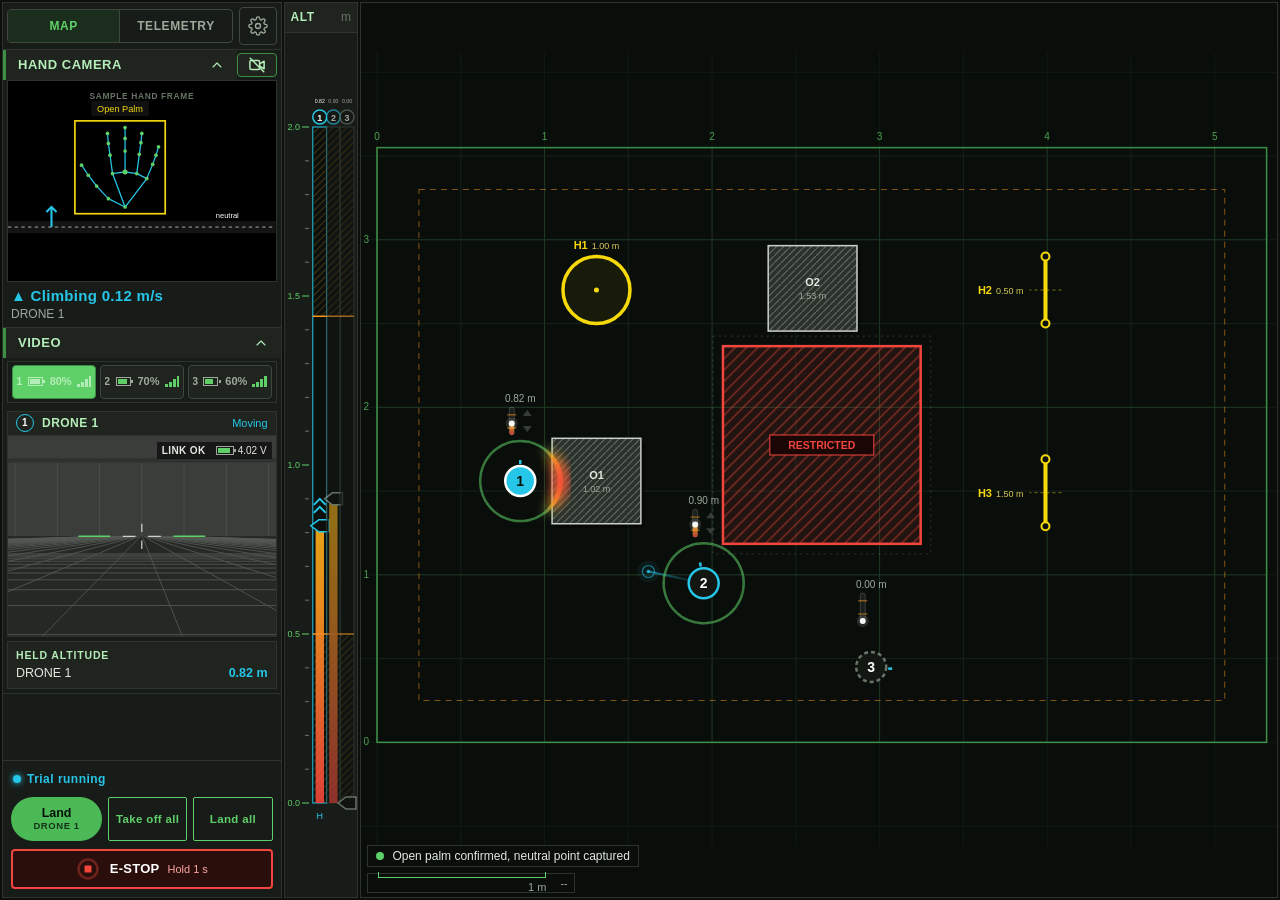
==== static/index.html @ b0f4b6fd "Add static tablet UI mockup (same page as Shujimaki/touch-vision-drone-control PR #7)" ====
<!DOCTYPE html>
<html lang="en">
<head>
<meta charset="utf-8">
<meta name="viewport" content="width=device-width, initial-scale=1, maximum-scale=1, user-scalable=no, viewport-fit=cover">
<meta name="theme-color" content="#181C18">
<link rel="icon" type="image/png" sizes="64x64" href="./icons/favicon-64.png">
<title>Tablet UI mockup</title>
  <script type="module" crossorigin src="./assets/index-DpdESSTY.js"></script>
  <link rel="stylesheet" crossorigin href="./assets/index-DXI3jChz.css">
</head>
<body>
<!-- Static mockup: one captured state of the tablet interface. Only UI controls respond: tabs, settings,
     collapsible panels, video source and the light theme. Nothing is simulated and no messages are sent. -->
<div class="stage" id="stage">
<div class="app nofeeds" id="app" data-mode="landscape" style="grid-template: &quot;side alt main&quot; minmax(0px, 1fr) / clamp(200px, 22vw, 310px) clamp(56px, 6vw, 90px) minmax(0px, 1fr);">



<!-- =============================== SIDE PANEL =============================== -->
<aside class="side" id="side">
  <section class="card" aria-label="Controls, hand camera and video">
    <div class="shead">
      <div class="vtabs" role="tablist" aria-label="Main view">
    <button role="tab" id="tabMap" aria-selected="true" aria-controls="mapbody">Map</button>
    <button role="tab" id="tabTel" aria-selected="false" aria-controls="telPane">Telemetry</button>
  </div>
      <button class="gear" id="setBtn" aria-expanded="false" aria-controls="settings" aria-label="Settings"><svg class="ico" viewBox="0 0 24 24"><circle cx="12" cy="12" r="3"></circle><path d="M19.4 15a1.7 1.7 0 0 0 .3 1.8l.1.1a2 2 0 1 1-2.8 2.8l-.1-.1a1.7 1.7 0 0 0-1.8-.3 1.7 1.7 0 0 0-1 1.5V21a2 2 0 1 1-4 0v-.1a1.7 1.7 0 0 0-1.1-1.5 1.7 1.7 0 0 0-1.8.3l-.1.1a2 2 0 1 1-2.8-2.8l.1-.1a1.7 1.7 0 0 0 .3-1.8 1.7 1.7 0 0 0-1.5-1H3a2 2 0 1 1 0-4h.1a1.7 1.7 0 0 0 1.5-1.1 1.7 1.7 0 0 0-.3-1.8l-.1-.1a2 2 0 1 1 2.8-2.8l.1.1a1.7 1.7 0 0 0 1.8.3H9a1.7 1.7 0 0 0 1-1.5V3a2 2 0 1 1 4 0v.1a1.7 1.7 0 0 0 1 1.5 1.7 1.7 0 0 0 1.8-.3l.1-.1a2 2 0 1 1 2.8 2.8l-.1.1a1.7 1.7 0 0 0-.3 1.8V9a1.7 1.7 0 0 0 1.5 1H21a2 2 0 1 1 0 4h-.1a1.7 1.7 0 0 0-1.5 1Z"></path></svg></button>
    </div>
    <div class="scroll">
      <div class="sec" id="secCam">
        <div class="camhead"><button aria-expanded="true">Hand camera<svg class="ico" viewBox="0 0 24 24" style="width:16px;height:16px"><path d="m6 15 6-6 6 6"></path></svg></button>
          <button class="camico" id="camBtn" aria-label="Turn the hand camera on" aria-pressed="false" title="Camera on/off"><svg viewBox="0 0 24 24" width="18" height="18" fill="none" stroke="currentColor" stroke-width="2" stroke-linecap="round" stroke-linejoin="round"><rect x="2.5" y="6" width="13" height="12" rx="2"></rect><path d="m15.5 10.5 6-3.5v10l-6-3.5"></path><path class="slash" d="M3 3l18 18"></path></svg></button></div>
        <div class="sbody">
          <div class="feed"><video id="camVideo" class="mirror" playsinline="" muted="" autoplay="" hidden=""></video>
            <svg id="camSvg" viewBox="0 0 320 240" preserveAspectRatio="xMidYMid slice"><g class="th-d"><rect width="320" height="240" fill="#000"></rect><text x="160" y="22" fill="#687566" font-size="10" font-weight="700" text-anchor="middle" letter-spacing=".08em">SAMPLE HAND FRAME</text><rect x="0" y="167.8" width="320" height="14.399999999999999" fill="#fff" fill-opacity=".08"></rect><line x1="0" y1="175" x2="320" y2="175" stroke="#FFFFFF" stroke-opacity=".75" stroke-dasharray="4 4"></line><text x="276" y="163.8" fill="#fff" font-size="9" text-anchor="end">neutral</text><line x1="52" y1="175" x2="52" y2="151" stroke="#25C6E8" stroke-width="2.5"></line><path d="M46 157L52 151L58 157" fill="none" stroke="#25C6E8" stroke-width="2.5"></path><g stroke="#25C6E8" stroke-width="1.5" stroke-linecap="round"><line x1="140" y1="151" x2="120" y2="141"></line><line x1="120" y1="141" x2="106" y2="126"></line><line x1="106" y1="126" x2="96" y2="113"></line><line x1="96" y1="113" x2="88" y2="101"></line><line x1="140" y1="151" x2="125" y2="111"></line><line x1="125" y1="111" x2="122" y2="89"></line><line x1="122" y1="89" x2="120" y2="75"></line><line x1="120" y1="75" x2="119" y2="63"></line><line x1="125" y1="111" x2="140" y2="109"></line><line x1="140" y1="109" x2="140" y2="84"></line><line x1="140" y1="84" x2="140" y2="69"></line><line x1="140" y1="69" x2="140" y2="56"></line><line x1="140" y1="109" x2="154" y2="111"></line><line x1="154" y1="111" x2="157" y2="88"></line><line x1="157" y1="88" x2="159" y2="74"></line><line x1="159" y1="74" x2="160" y2="63"></line><line x1="154" y1="111" x2="166" y2="117"></line><line x1="140" y1="151" x2="166" y2="117"></line><line x1="166" y1="117" x2="173" y2="100"></line><line x1="173" y1="100" x2="177" y2="89"></line><line x1="177" y1="89" x2="180" y2="79"></line></g><circle cx="140" cy="151" r="2.2" fill="#5FD068"></circle><circle cx="120" cy="141" r="2.2" fill="#5FD068"></circle><circle cx="106" cy="126" r="2.2" fill="#5FD068"></circle><circle cx="96" cy="113" r="2.2" fill="#5FD068"></circle><circle cx="88" cy="101" r="2.2" fill="#5FD068"></circle><circle cx="125" cy="111" r="2.2" fill="#5FD068"></circle><circle cx="122" cy="89" r="2.2" fill="#5FD068"></circle><circle cx="120" cy="75" r="2.2" fill="#5FD068"></circle><circle cx="119" cy="63" r="2.2" fill="#5FD068"></circle><circle cx="140" cy="109" r="3" fill="#5FD068"></circle><circle cx="140" cy="84" r="2.2" fill="#5FD068"></circle><circle cx="140" cy="69" r="2.2" fill="#5FD068"></circle><circle cx="140" cy="56" r="2.2" fill="#5FD068"></circle><circle cx="154" cy="111" r="2.2" fill="#5FD068"></circle><circle cx="157" cy="88" r="2.2" fill="#5FD068"></circle><circle cx="159" cy="74" r="2.2" fill="#5FD068"></circle><circle cx="160" cy="63" r="2.2" fill="#5FD068"></circle><circle cx="166" cy="117" r="2.2" fill="#5FD068"></circle><circle cx="173" cy="100" r="2.2" fill="#5FD068"></circle><circle cx="177" cy="89" r="2.2" fill="#5FD068"></circle><circle cx="180" cy="79" r="2.2" fill="#5FD068"></circle><rect x="80" y="48" width="108" height="111" fill="none" stroke="#F5D90A" stroke-width="2"></rect><rect x="99.65" y="24" width="68.69999999999999" height="18" fill="#111"></rect><text x="134" y="37" fill="#F5D90A" font-size="11" text-anchor="middle" font-family="Helvetica Neue,Helvetica,Arial,sans-serif">Open Palm</text></g><g class="th-l"><rect width="320" height="240" fill="#000"></rect><text x="160" y="22" fill="#687566" font-size="10" font-weight="700" text-anchor="middle" letter-spacing=".08em">SAMPLE HAND FRAME</text><rect x="0" y="167.8" width="320" height="14.399999999999999" fill="#fff" fill-opacity=".08"></rect><line x1="0" y1="175" x2="320" y2="175" stroke="#FFFFFF" stroke-opacity=".75" stroke-dasharray="4 4"></line><text x="276" y="163.8" fill="#fff" font-size="9" text-anchor="end">neutral</text><line x1="52" y1="175" x2="52" y2="151" stroke="#00A6C8" stroke-width="2.5"></line><path d="M46 157L52 151L58 157" fill="none" stroke="#00A6C8" stroke-width="2.5"></path><g stroke="#00A6C8" stroke-width="1.5" stroke-linecap="round"><line x1="140" y1="151" x2="120" y2="141"></line><line x1="120" y1="141" x2="106" y2="126"></line><line x1="106" y1="126" x2="96" y2="113"></line><line x1="96" y1="113" x2="88" y2="101"></line><line x1="140" y1="151" x2="125" y2="111"></line><line x1="125" y1="111" x2="122" y2="89"></line><line x1="122" y1="89" x2="120" y2="75"></line><line x1="120" y1="75" x2="119" y2="63"></line><line x1="125" y1="111" x2="140" y2="109"></line><line x1="140" y1="109" x2="140" y2="84"></line><line x1="140" y1="84" x2="140" y2="69"></line><line x1="140" y1="69" x2="140" y2="56"></line><line x1="140" y1="109" x2="154" y2="111"></line><line x1="154" y1="111" x2="157" y2="88"></line><line x1="157" y1="88" x2="159" y2="74"></line><line x1="159" y1="74" x2="160" y2="63"></line><line x1="154" y1="111" x2="166" y2="117"></line><line x1="140" y1="151" x2="166" y2="117"></line><line x1="166" y1="117" x2="173" y2="100"></line><line x1="173" y1="100" x2="177" y2="89"></line><line x1="177" y1="89" x2="180" y2="79"></line></g><circle cx="140" cy="151" r="2.2" fill="#0066FF"></circle><circle cx="120" cy="141" r="2.2" fill="#0066FF"></circle><circle cx="106" cy="126" r="2.2" fill="#0066FF"></circle><circle cx="96" cy="113" r="2.2" fill="#0066FF"></circle><circle cx="88" cy="101" r="2.2" fill="#0066FF"></circle><circle cx="125" cy="111" r="2.2" fill="#0066FF"></circle><circle cx="122" cy="89" r="2.2" fill="#0066FF"></circle><circle cx="120" cy="75" r="2.2" fill="#0066FF"></circle><circle cx="119" cy="63" r="2.2" fill="#0066FF"></circle><circle cx="140" cy="109" r="3" fill="#0066FF"></circle><circle cx="140" cy="84" r="2.2" fill="#0066FF"></circle><circle cx="140" cy="69" r="2.2" fill="#0066FF"></circle><circle cx="140" cy="56" r="2.2" fill="#0066FF"></circle><circle cx="154" cy="111" r="2.2" fill="#0066FF"></circle><circle cx="157" cy="88" r="2.2" fill="#0066FF"></circle><circle cx="159" cy="74" r="2.2" fill="#0066FF"></circle><circle cx="160" cy="63" r="2.2" fill="#0066FF"></circle><circle cx="166" cy="117" r="2.2" fill="#0066FF"></circle><circle cx="173" cy="100" r="2.2" fill="#0066FF"></circle><circle cx="177" cy="89" r="2.2" fill="#0066FF"></circle><circle cx="180" cy="79" r="2.2" fill="#0066FF"></circle><rect x="80" y="48" width="108" height="111" fill="none" stroke="#E0147C" stroke-width="2"></rect><rect x="99.65" y="24" width="68.69999999999999" height="18" fill="#111"></rect><text x="134" y="37" fill="#E0147C" font-size="11" text-anchor="middle" font-family="Helvetica Neue,Helvetica,Arial,sans-serif">Open Palm</text></g></svg>
            <span class="camnote" id="camNote" hidden></span></div>
          <div class="gstat" id="gstat" data-k="ok"><b id="gMain">▲ Climbing 0.12 m/s</b><span id="gSub">DRONE 1</span></div>
        </div>
      </div>
      <div class="sec" id="secVid">
        <button aria-expanded="true">Video<svg class="ico" viewBox="0 0 24 24" style="width:16px;height:16px"><path d="m6 15 6-6 6 6"></path></svg></button>
        <div class="sbody">
          <div id="fheadSlot"><div class="fhead" id="fhead" role="radiogroup" aria-label="Video feed source"><button class="cbs" data-fs="cf1" role="radio" aria-label="Show DRONE 1 video, battery and signal" aria-checked="true" title="DRONE 1 online"><span class="ds" id="ds-cf1" title="DRONE 1: pm.vbat 4.02 V, pm.batteryLevel 80%, link quality 98%. Health: Passed"><b>1</b><span class="bt "><i style="width: 10.6667px;"></i></span><span class="m v ">80%</span><span class="sg "><i class="on"></i><i class="on"></i><i class="on"></i><i class="on"></i></span></span></button><button class="cbs" data-fs="cf2" role="radio" aria-label="Show DRONE 2 video, battery and signal" aria-checked="false" title="DRONE 2 online"><span class="ds" id="ds-cf2" title="DRONE 2: pm.vbat 3.98 V, pm.batteryLevel 70%, link quality 97%. Health: Passed"><b>2</b><span class="bt "><i style="width: 9.33333px;"></i></span><span class="m v ">70%</span><span class="sg "><i class="on"></i><i class="on"></i><i class="on"></i><i class="on"></i></span></span></button><button class="cbs" data-fs="cf3" role="radio" aria-label="Show DRONE 3 video, battery and signal" aria-checked="false" title="DRONE 3 online"><span class="ds" id="ds-cf3" title="DRONE 3: pm.vbat 3.94 V, pm.batteryLevel 60%, link quality 96%. Health: Passed"><b>3</b><span class="bt "><i style="width: 8px;"></i></span><span class="m v ">60%</span><span class="sg "><i class="on"></i><i class="on"></i><i class="on"></i><i class="on"></i></span></span></button></div></div>
          <div id="sideFeed"><div class="dfeed" data-f="cf1" role="img" aria-label="DRONE 1 video">
    <span class="fh"><span class="num">1</span>DRONE 1<span class="st" id="fst-cf1" style="color: rgb(37, 198, 232);">Moving</span></span>
    <svg id="fv-cf1" viewBox="-6.671789065027497 0 253.343578130055 190" preserveAspectRatio="xMidYMid meet" style="overflow:hidden"><g class="th-d"><g transform="rotate(0 120 95)"><rect x="-900" y="-900" width="2040" height="995" fill="#3A3D3A"></rect><rect x="-900" y="95" width="2040" height="1200" fill="#262826"></rect><line x1="-880" y1="25" x2="-880" y2="95" stroke="#4A4E4A" stroke-width="1"></line><line x1="-840" y1="25" x2="-840" y2="95" stroke="#4A4E4A" stroke-width="1"></line><line x1="-800" y1="25" x2="-800" y2="95" stroke="#4A4E4A" stroke-width="1"></line><line x1="-760" y1="25" x2="-760" y2="95" stroke="#4A4E4A" stroke-width="1"></line><line x1="-720" y1="25" x2="-720" y2="95" stroke="#4A4E4A" stroke-width="1"></line><line x1="-680" y1="25" x2="-680" y2="95" stroke="#4A4E4A" stroke-width="1"></line><line x1="-640" y1="25" x2="-640" y2="95" stroke="#4A4E4A" stroke-width="1"></line><line x1="-600" y1="25" x2="-600" y2="95" stroke="#4A4E4A" stroke-width="1"></line><line x1="-560" y1="25" x2="-560" y2="95" stroke="#4A4E4A" stroke-width="1"></line><line x1="-520" y1="25" x2="-520" y2="95" stroke="#4A4E4A" stroke-width="1"></line><line x1="-480" y1="25" x2="-480" y2="95" stroke="#4A4E4A" stroke-width="1"></line><line x1="-440" y1="25" x2="-440" y2="95" stroke="#4A4E4A" stroke-width="1"></line><line x1="-400" y1="25" x2="-400" y2="95" stroke="#4A4E4A" stroke-width="1"></line><line x1="-360" y1="25" x2="-360" y2="95" stroke="#4A4E4A" stroke-width="1"></line><line x1="-320" y1="25" x2="-320" y2="95" stroke="#4A4E4A" stroke-width="1"></line><line x1="-280" y1="25" x2="-280" y2="95" stroke="#4A4E4A" stroke-width="1"></line><line x1="-240" y1="25" x2="-240" y2="95" stroke="#4A4E4A" stroke-width="1"></line><line x1="-200" y1="25" x2="-200" y2="95" stroke="#4A4E4A" stroke-width="1"></line><line x1="-160" y1="25" x2="-160" y2="95" stroke="#4A4E4A" stroke-width="1"></line><line x1="-120" y1="25" x2="-120" y2="95" stroke="#4A4E4A" stroke-width="1"></line><line x1="-80" y1="25" x2="-80" y2="95" stroke="#4A4E4A" stroke-width="1"></line><line x1="-40" y1="25" x2="-40" y2="95" stroke="#4A4E4A" stroke-width="1"></line><line x1="0" y1="25" x2="0" y2="95" stroke="#4A4E4A" stroke-width="1"></line><line x1="40" y1="25" x2="40" y2="95" stroke="#4A4E4A" stroke-width="1"></line><line x1="80" y1="25" x2="80" y2="95" stroke="#4A4E4A" stroke-width="1"></line><line x1="120" y1="25" x2="120" y2="95" stroke="#4A4E4A" stroke-width="1"></line><line x1="160" y1="25" x2="160" y2="95" stroke="#4A4E4A" stroke-width="1"></line><line x1="200" y1="25" x2="200" y2="95" stroke="#4A4E4A" stroke-width="1"></line><line x1="240" y1="25" x2="240" y2="95" stroke="#4A4E4A" stroke-width="1"></line><line x1="280" y1="25" x2="280" y2="95" stroke="#4A4E4A" stroke-width="1"></line><line x1="320" y1="25" x2="320" y2="95" stroke="#4A4E4A" stroke-width="1"></line><line x1="360" y1="25" x2="360" y2="95" stroke="#4A4E4A" stroke-width="1"></line><line x1="400" y1="25" x2="400" y2="95" stroke="#4A4E4A" stroke-width="1"></line><line x1="440" y1="25" x2="440" y2="95" stroke="#4A4E4A" stroke-width="1"></line><line x1="480" y1="25" x2="480" y2="95" stroke="#4A4E4A" stroke-width="1"></line><line x1="520" y1="25" x2="520" y2="95" stroke="#4A4E4A" stroke-width="1"></line><line x1="560" y1="25" x2="560" y2="95" stroke="#4A4E4A" stroke-width="1"></line><line x1="600" y1="25" x2="600" y2="95" stroke="#4A4E4A" stroke-width="1"></line><line x1="640" y1="25" x2="640" y2="95" stroke="#4A4E4A" stroke-width="1"></line><line x1="680" y1="25" x2="680" y2="95" stroke="#4A4E4A" stroke-width="1"></line><line x1="720" y1="25" x2="720" y2="95" stroke="#4A4E4A" stroke-width="1"></line><line x1="760" y1="25" x2="760" y2="95" stroke="#4A4E4A" stroke-width="1"></line><line x1="800" y1="25" x2="800" y2="95" stroke="#4A4E4A" stroke-width="1"></line><line x1="840" y1="25" x2="840" y2="95" stroke="#4A4E4A" stroke-width="1"></line><line x1="880" y1="25" x2="880" y2="95" stroke="#4A4E4A" stroke-width="1"></line><line x1="920" y1="25" x2="920" y2="95" stroke="#4A4E4A" stroke-width="1"></line><line x1="960" y1="25" x2="960" y2="95" stroke="#4A4E4A" stroke-width="1"></line><line x1="1000" y1="25" x2="1000" y2="95" stroke="#4A4E4A" stroke-width="1"></line><line x1="1040" y1="25" x2="1040" y2="95" stroke="#4A4E4A" stroke-width="1"></line><line x1="1080" y1="25" x2="1080" y2="95" stroke="#4A4E4A" stroke-width="1"></line><line x1="1120" y1="25" x2="1120" y2="95" stroke="#4A4E4A" stroke-width="1"></line><line x1="1160" y1="25" x2="1160" y2="95" stroke="#4A4E4A" stroke-width="1"></line><line x1="1200" y1="25" x2="1200" y2="95" stroke="#4A4E4A" stroke-width="1"></line><line x1="1240" y1="25" x2="1240" y2="95" stroke="#4A4E4A" stroke-width="1"></line><line x1="1280" y1="25" x2="1280" y2="95" stroke="#4A4E4A" stroke-width="1"></line><line x1="1320" y1="25" x2="1320" y2="95" stroke="#4A4E4A" stroke-width="1"></line><rect x="-900" y="21" width="2040" height="4" fill="#2E312E"></rect><line x1="83.8390243902439" y1="95" x2="-5304.1463414634145" y2="252.5" stroke="#555A55" stroke-width=".8"></line><line x1="85.30243902439024" y1="95" x2="-5084.634146341464" y2="252.5" stroke="#555A55" stroke-width=".8"></line><line x1="86.76585365853657" y1="95" x2="-4865.121951219513" y2="252.5" stroke="#555A55" stroke-width=".8"></line><line x1="88.22926829268292" y1="95" x2="-4645.609756097561" y2="252.5" stroke="#555A55" stroke-width=".8"></line><line x1="89.69268292682926" y1="95" x2="-4426.09756097561" y2="252.5" stroke="#555A55" stroke-width=".8"></line><line x1="91.15609756097561" y1="95" x2="-4206.585365853659" y2="252.5" stroke="#555A55" stroke-width=".8"></line><line x1="92.61951219512194" y1="95" x2="-3987.073170731708" y2="252.5" stroke="#555A55" stroke-width=".8"></line><line x1="94.08292682926829" y1="95" x2="-3767.5609756097565" y2="252.5" stroke="#555A55" stroke-width=".8"></line><line x1="95.54634146341463" y1="95" x2="-3548.048780487805" y2="252.5" stroke="#555A55" stroke-width=".8"></line><line x1="97.00975609756097" y1="95" x2="-3328.536585365854" y2="252.5" stroke="#555A55" stroke-width=".8"></line><line x1="98.47317073170731" y1="95" x2="-3109.024390243903" y2="252.5" stroke="#555A55" stroke-width=".8"></line><line x1="99.93658536585366" y1="95" x2="-2889.5121951219517" y2="252.5" stroke="#555A55" stroke-width=".8"></line><line x1="101.39999999999999" y1="95" x2="-2670.000000000001" y2="252.5" stroke="#555A55" stroke-width=".8"></line><line x1="102.86341463414634" y1="95" x2="-2450.4878048780492" y2="252.5" stroke="#555A55" stroke-width=".8"></line><line x1="104.32682926829268" y1="95" x2="-2230.975609756098" y2="252.5" stroke="#555A55" stroke-width=".8"></line><line x1="105.79024390243902" y1="95" x2="-2011.4634146341468" y2="252.5" stroke="#555A55" stroke-width=".8"></line><line x1="107.25365853658536" y1="95" x2="-1791.9512195121956" y2="252.5" stroke="#555A55" stroke-width=".8"></line><line x1="108.71707317073171" y1="95" x2="-1572.4390243902442" y2="252.5" stroke="#555A55" stroke-width=".8"></line><line x1="110.18048780487806" y1="95" x2="-1352.9268292682927" y2="252.5" stroke="#555A55" stroke-width=".8"></line><line x1="111.64390243902439" y1="95" x2="-1133.4146341463415" y2="252.5" stroke="#555A55" stroke-width=".8"></line><line x1="113.10731707317073" y1="95" x2="-913.9024390243903" y2="252.5" stroke="#555A55" stroke-width=".8"></line><line x1="114.57073170731707" y1="95" x2="-694.3902439024391" y2="252.5" stroke="#555A55" stroke-width=".8"></line><line x1="116.03414634146341" y1="95" x2="-474.8780487804879" y2="252.5" stroke="#555A55" stroke-width=".8"></line><line x1="117.49756097560976" y1="95" x2="-255.3658536585366" y2="252.5" stroke="#555A55" stroke-width=".8"></line><line x1="118.9609756097561" y1="95" x2="-35.853658536585385" y2="252.5" stroke="#555A55" stroke-width=".8"></line><line x1="120.42439024390244" y1="95" x2="183.65853658536585" y2="252.5" stroke="#555A55" stroke-width=".8"></line><line x1="121.88780487804878" y1="95" x2="403.17073170731715" y2="252.5" stroke="#555A55" stroke-width=".8"></line><line x1="123.35121951219513" y1="95" x2="622.6829268292685" y2="252.5" stroke="#555A55" stroke-width=".8"></line><line x1="124.81463414634146" y1="95" x2="842.1951219512196" y2="252.5" stroke="#555A55" stroke-width=".8"></line><line x1="126.27804878048781" y1="95" x2="1061.7073170731708" y2="252.5" stroke="#555A55" stroke-width=".8"></line><line x1="127.74146341463415" y1="95" x2="1281.2195121951222" y2="252.5" stroke="#555A55" stroke-width=".8"></line><line x1="129.2048780487805" y1="95" x2="1500.7317073170732" y2="252.5" stroke="#555A55" stroke-width=".8"></line><line x1="130.66829268292682" y1="95" x2="1720.2439024390242" y2="252.5" stroke="#555A55" stroke-width=".8"></line><line x1="132.13170731707316" y1="95" x2="1939.7560975609754" y2="252.5" stroke="#555A55" stroke-width=".8"></line><line x1="133.5951219512195" y1="95" x2="2159.2682926829266" y2="252.5" stroke="#555A55" stroke-width=".8"></line><line x1="135.05853658536586" y1="95" x2="2378.7804878048782" y2="252.5" stroke="#555A55" stroke-width=".8"></line><line x1="136.5219512195122" y1="95" x2="2598.292682926829" y2="252.5" stroke="#555A55" stroke-width=".8"></line><line x1="137.98536585365855" y1="95" x2="2817.8048780487807" y2="252.5" stroke="#555A55" stroke-width=".8"></line><line x1="139.44878048780487" y1="95" x2="3037.317073170732" y2="252.5" stroke="#555A55" stroke-width=".8"></line><line x1="140.9121951219512" y1="95" x2="3256.829268292683" y2="252.5" stroke="#555A55" stroke-width=".8"></line><line x1="142.37560975609756" y1="95" x2="3476.341463414634" y2="252.5" stroke="#555A55" stroke-width=".8"></line><line x1="143.8390243902439" y1="95" x2="3695.8536585365855" y2="252.5" stroke="#555A55" stroke-width=".8"></line><line x1="145.30243902439025" y1="95" x2="3915.365853658537" y2="252.5" stroke="#555A55" stroke-width=".8"></line><line x1="146.7658536585366" y1="95" x2="4134.878048780489" y2="252.5" stroke="#555A55" stroke-width=".8"></line><line x1="148.22926829268295" y1="95" x2="4354.39024390244" y2="252.5" stroke="#555A55" stroke-width=".8"></line><line x1="149.69268292682926" y1="95" x2="4573.902439024391" y2="252.5" stroke="#555A55" stroke-width=".8"></line><line x1="151.1560975609756" y1="95" x2="4793.414634146342" y2="252.5" stroke="#555A55" stroke-width=".8"></line><line x1="152.61951219512196" y1="95" x2="5012.926829268293" y2="252.5" stroke="#555A55" stroke-width=".8"></line><line x1="154.0829268292683" y1="95" x2="5232.439024390245" y2="252.5" stroke="#555A55" stroke-width=".8"></line><line x1="-900" y1="188.0252100840336" x2="1140" y2="188.0252100840336" stroke="#555A55" stroke-width=".8"></line><line x1="-900" y1="160.50295857988164" x2="1140" y2="160.50295857988164" stroke="#555A55" stroke-width=".8"></line><line x1="-900" y1="145.54794520547944" x2="1140" y2="145.54794520547944" stroke="#555A55" stroke-width=".8"></line><line x1="-900" y1="136.15241635687732" x2="1140" y2="136.15241635687732" stroke="#555A55" stroke-width=".8"></line><line x1="-900" y1="129.70219435736675" x2="1140" y2="129.70219435736675" stroke="#555A55" stroke-width=".8"></line><line x1="-900" y1="125" x2="1140" y2="125" stroke="#555A55" stroke-width=".8"></line><line x1="-900" y1="121.4200477326969" x2="1140" y2="121.4200477326969" stroke="#555A55" stroke-width=".8"></line><line x1="-900" y1="118.60341151385927" x2="1140" y2="118.60341151385927" stroke="#555A55" stroke-width=".8"></line><line x1="-900" y1="116.32947976878613" x2="1140" y2="116.32947976878613" stroke="#555A55" stroke-width=".8"></line><line x1="-900" y1="114.45518453427064" x2="1140" y2="114.45518453427064" stroke="#555A55" stroke-width=".8"></line><line x1="-900" y1="112.88368336025849" x2="1140" y2="112.88368336025849" stroke="#555A55" stroke-width=".8"></line><line x1="-900" y1="111.54708520179372" x2="1140" y2="111.54708520179372" stroke="#555A55" stroke-width=".8"></line></g><g stroke="#E1E8DF" stroke-width="1.2" fill="none" opacity=".85"><path d="M102 95H114M126 95H138M120 83V91M120 99V107"></path></g><g stroke="#5FD068" stroke-width="1.4" fill="none" transform="rotate(0 120 95)"><path d="M60 95H90M150 95H180"></path></g></g><g class="th-l"><g transform="rotate(0 120 95)"><rect x="-900" y="-900" width="2040" height="995" fill="#3A3D3A"></rect><rect x="-900" y="95" width="2040" height="1200" fill="#262826"></rect><line x1="-880" y1="25" x2="-880" y2="95" stroke="#4A4E4A" stroke-width="1"></line><line x1="-840" y1="25" x2="-840" y2="95" stroke="#4A4E4A" stroke-width="1"></line><line x1="-800" y1="25" x2="-800" y2="95" stroke="#4A4E4A" stroke-width="1"></line><line x1="-760" y1="25" x2="-760" y2="95" stroke="#4A4E4A" stroke-width="1"></line><line x1="-720" y1="25" x2="-720" y2="95" stroke="#4A4E4A" stroke-width="1"></line><line x1="-680" y1="25" x2="-680" y2="95" stroke="#4A4E4A" stroke-width="1"></line><line x1="-640" y1="25" x2="-640" y2="95" stroke="#4A4E4A" stroke-width="1"></line><line x1="-600" y1="25" x2="-600" y2="95" stroke="#4A4E4A" stroke-width="1"></line><line x1="-560" y1="25" x2="-560" y2="95" stroke="#4A4E4A" stroke-width="1"></line><line x1="-520" y1="25" x2="-520" y2="95" stroke="#4A4E4A" stroke-width="1"></line><line x1="-480" y1="25" x2="-480" y2="95" stroke="#4A4E4A" stroke-width="1"></line><line x1="-440" y1="25" x2="-440" y2="95" stroke="#4A4E4A" stroke-width="1"></line><line x1="-400" y1="25" x2="-400" y2="95" stroke="#4A4E4A" stroke-width="1"></line><line x1="-360" y1="25" x2="-360" y2="95" stroke="#4A4E4A" stroke-width="1"></line><line x1="-320" y1="25" x2="-320" y2="95" stroke="#4A4E4A" stroke-width="1"></line><line x1="-280" y1="25" x2="-280" y2="95" stroke="#4A4E4A" stroke-width="1"></line><line x1="-240" y1="25" x2="-240" y2="95" stroke="#4A4E4A" stroke-width="1"></line><line x1="-200" y1="25" x2="-200" y2="95" stroke="#4A4E4A" stroke-width="1"></line><line x1="-160" y1="25" x2="-160" y2="95" stroke="#4A4E4A" stroke-width="1"></line><line x1="-120" y1="25" x2="-120" y2="95" stroke="#4A4E4A" stroke-width="1"></line><line x1="-80" y1="25" x2="-80" y2="95" stroke="#4A4E4A" stroke-width="1"></line><line x1="-40" y1="25" x2="-40" y2="95" stroke="#4A4E4A" stroke-width="1"></line><line x1="0" y1="25" x2="0" y2="95" stroke="#4A4E4A" stroke-width="1"></line><line x1="40" y1="25" x2="40" y2="95" stroke="#4A4E4A" stroke-width="1"></line><line x1="80" y1="25" x2="80" y2="95" stroke="#4A4E4A" stroke-width="1"></line><line x1="120" y1="25" x2="120" y2="95" stroke="#4A4E4A" stroke-width="1"></line><line x1="160" y1="25" x2="160" y2="95" stroke="#4A4E4A" stroke-width="1"></line><line x1="200" y1="25" x2="200" y2="95" stroke="#4A4E4A" stroke-width="1"></line><line x1="240" y1="25" x2="240" y2="95" stroke="#4A4E4A" stroke-width="1"></line><line x1="280" y1="25" x2="280" y2="95" stroke="#4A4E4A" stroke-width="1"></line><line x1="320" y1="25" x2="320" y2="95" stroke="#4A4E4A" stroke-width="1"></line><line x1="360" y1="25" x2="360" y2="95" stroke="#4A4E4A" stroke-width="1"></line><line x1="400" y1="25" x2="400" y2="95" stroke="#4A4E4A" stroke-width="1"></line><line x1="440" y1="25" x2="440" y2="95" stroke="#4A4E4A" stroke-width="1"></line><line x1="480" y1="25" x2="480" y2="95" stroke="#4A4E4A" stroke-width="1"></line><line x1="520" y1="25" x2="520" y2="95" stroke="#4A4E4A" stroke-width="1"></line><line x1="560" y1="25" x2="560" y2="95" stroke="#4A4E4A" stroke-width="1"></line><line x1="600" y1="25" x2="600" y2="95" stroke="#4A4E4A" stroke-width="1"></line><line x1="640" y1="25" x2="640" y2="95" stroke="#4A4E4A" stroke-width="1"></line><line x1="680" y1="25" x2="680" y2="95" stroke="#4A4E4A" stroke-width="1"></line><line x1="720" y1="25" x2="720" y2="95" stroke="#4A4E4A" stroke-width="1"></line><line x1="760" y1="25" x2="760" y2="95" stroke="#4A4E4A" stroke-width="1"></line><line x1="800" y1="25" x2="800" y2="95" stroke="#4A4E4A" stroke-width="1"></line><line x1="840" y1="25" x2="840" y2="95" stroke="#4A4E4A" stroke-width="1"></line><line x1="880" y1="25" x2="880" y2="95" stroke="#4A4E4A" stroke-width="1"></line><line x1="920" y1="25" x2="920" y2="95" stroke="#4A4E4A" stroke-width="1"></line><line x1="960" y1="25" x2="960" y2="95" stroke="#4A4E4A" stroke-width="1"></line><line x1="1000" y1="25" x2="1000" y2="95" stroke="#4A4E4A" stroke-width="1"></line><line x1="1040" y1="25" x2="1040" y2="95" stroke="#4A4E4A" stroke-width="1"></line><line x1="1080" y1="25" x2="1080" y2="95" stroke="#4A4E4A" stroke-width="1"></line><line x1="1120" y1="25" x2="1120" y2="95" stroke="#4A4E4A" stroke-width="1"></line><line x1="1160" y1="25" x2="1160" y2="95" stroke="#4A4E4A" stroke-width="1"></line><line x1="1200" y1="25" x2="1200" y2="95" stroke="#4A4E4A" stroke-width="1"></line><line x1="1240" y1="25" x2="1240" y2="95" stroke="#4A4E4A" stroke-width="1"></line><line x1="1280" y1="25" x2="1280" y2="95" stroke="#4A4E4A" stroke-width="1"></line><line x1="1320" y1="25" x2="1320" y2="95" stroke="#4A4E4A" stroke-width="1"></line><rect x="-900" y="21" width="2040" height="4" fill="#2E312E"></rect><line x1="83.8390243902439" y1="95" x2="-5304.1463414634145" y2="252.5" stroke="#555A55" stroke-width=".8"></line><line x1="85.30243902439024" y1="95" x2="-5084.634146341464" y2="252.5" stroke="#555A55" stroke-width=".8"></line><line x1="86.76585365853657" y1="95" x2="-4865.121951219513" y2="252.5" stroke="#555A55" stroke-width=".8"></line><line x1="88.22926829268292" y1="95" x2="-4645.609756097561" y2="252.5" stroke="#555A55" stroke-width=".8"></line><line x1="89.69268292682926" y1="95" x2="-4426.09756097561" y2="252.5" stroke="#555A55" stroke-width=".8"></line><line x1="91.15609756097561" y1="95" x2="-4206.585365853659" y2="252.5" stroke="#555A55" stroke-width=".8"></line><line x1="92.61951219512194" y1="95" x2="-3987.073170731708" y2="252.5" stroke="#555A55" stroke-width=".8"></line><line x1="94.08292682926829" y1="95" x2="-3767.5609756097565" y2="252.5" stroke="#555A55" stroke-width=".8"></line><line x1="95.54634146341463" y1="95" x2="-3548.048780487805" y2="252.5" stroke="#555A55" stroke-width=".8"></line><line x1="97.00975609756097" y1="95" x2="-3328.536585365854" y2="252.5" stroke="#555A55" stroke-width=".8"></line><line x1="98.47317073170731" y1="95" x2="-3109.024390243903" y2="252.5" stroke="#555A55" stroke-width=".8"></line><line x1="99.93658536585366" y1="95" x2="-2889.5121951219517" y2="252.5" stroke="#555A55" stroke-width=".8"></line><line x1="101.39999999999999" y1="95" x2="-2670.000000000001" y2="252.5" stroke="#555A55" stroke-width=".8"></line><line x1="102.86341463414634" y1="95" x2="-2450.4878048780492" y2="252.5" stroke="#555A55" stroke-width=".8"></line><line x1="104.32682926829268" y1="95" x2="-2230.975609756098" y2="252.5" stroke="#555A55" stroke-width=".8"></line><line x1="105.79024390243902" y1="95" x2="-2011.4634146341468" y2="252.5" stroke="#555A55" stroke-width=".8"></line><line x1="107.25365853658536" y1="95" x2="-1791.9512195121956" y2="252.5" stroke="#555A55" stroke-width=".8"></line><line x1="108.71707317073171" y1="95" x2="-1572.4390243902442" y2="252.5" stroke="#555A55" stroke-width=".8"></line><line x1="110.18048780487806" y1="95" x2="-1352.9268292682927" y2="252.5" stroke="#555A55" stroke-width=".8"></line><line x1="111.64390243902439" y1="95" x2="-1133.4146341463415" y2="252.5" stroke="#555A55" stroke-width=".8"></line><line x1="113.10731707317073" y1="95" x2="-913.9024390243903" y2="252.5" stroke="#555A55" stroke-width=".8"></line><line x1="114.57073170731707" y1="95" x2="-694.3902439024391" y2="252.5" stroke="#555A55" stroke-width=".8"></line><line x1="116.03414634146341" y1="95" x2="-474.8780487804879" y2="252.5" stroke="#555A55" stroke-width=".8"></line><line x1="117.49756097560976" y1="95" x2="-255.3658536585366" y2="252.5" stroke="#555A55" stroke-width=".8"></line><line x1="118.9609756097561" y1="95" x2="-35.853658536585385" y2="252.5" stroke="#555A55" stroke-width=".8"></line><line x1="120.42439024390244" y1="95" x2="183.65853658536585" y2="252.5" stroke="#555A55" stroke-width=".8"></line><line x1="121.88780487804878" y1="95" x2="403.17073170731715" y2="252.5" stroke="#555A55" stroke-width=".8"></line><line x1="123.35121951219513" y1="95" x2="622.6829268292685" y2="252.5" stroke="#555A55" stroke-width=".8"></line><line x1="124.81463414634146" y1="95" x2="842.1951219512196" y2="252.5" stroke="#555A55" stroke-width=".8"></line><line x1="126.27804878048781" y1="95" x2="1061.7073170731708" y2="252.5" stroke="#555A55" stroke-width=".8"></line><line x1="127.74146341463415" y1="95" x2="1281.2195121951222" y2="252.5" stroke="#555A55" stroke-width=".8"></line><line x1="129.2048780487805" y1="95" x2="1500.7317073170732" y2="252.5" stroke="#555A55" stroke-width=".8"></line><line x1="130.66829268292682" y1="95" x2="1720.2439024390242" y2="252.5" stroke="#555A55" stroke-width=".8"></line><line x1="132.13170731707316" y1="95" x2="1939.7560975609754" y2="252.5" stroke="#555A55" stroke-width=".8"></line><line x1="133.5951219512195" y1="95" x2="2159.2682926829266" y2="252.5" stroke="#555A55" stroke-width=".8"></line><line x1="135.05853658536586" y1="95" x2="2378.7804878048782" y2="252.5" stroke="#555A55" stroke-width=".8"></line><line x1="136.5219512195122" y1="95" x2="2598.292682926829" y2="252.5" stroke="#555A55" stroke-width=".8"></line><line x1="137.98536585365855" y1="95" x2="2817.8048780487807" y2="252.5" stroke="#555A55" stroke-width=".8"></line><line x1="139.44878048780487" y1="95" x2="3037.317073170732" y2="252.5" stroke="#555A55" stroke-width=".8"></line><line x1="140.9121951219512" y1="95" x2="3256.829268292683" y2="252.5" stroke="#555A55" stroke-width=".8"></line><line x1="142.37560975609756" y1="95" x2="3476.341463414634" y2="252.5" stroke="#555A55" stroke-width=".8"></line><line x1="143.8390243902439" y1="95" x2="3695.8536585365855" y2="252.5" stroke="#555A55" stroke-width=".8"></line><line x1="145.30243902439025" y1="95" x2="3915.365853658537" y2="252.5" stroke="#555A55" stroke-width=".8"></line><line x1="146.7658536585366" y1="95" x2="4134.878048780489" y2="252.5" stroke="#555A55" stroke-width=".8"></line><line x1="148.22926829268295" y1="95" x2="4354.39024390244" y2="252.5" stroke="#555A55" stroke-width=".8"></line><line x1="149.69268292682926" y1="95" x2="4573.902439024391" y2="252.5" stroke="#555A55" stroke-width=".8"></line><line x1="151.1560975609756" y1="95" x2="4793.414634146342" y2="252.5" stroke="#555A55" stroke-width=".8"></line><line x1="152.61951219512196" y1="95" x2="5012.926829268293" y2="252.5" stroke="#555A55" stroke-width=".8"></line><line x1="154.0829268292683" y1="95" x2="5232.439024390245" y2="252.5" stroke="#555A55" stroke-width=".8"></line><line x1="-900" y1="188.0252100840336" x2="1140" y2="188.0252100840336" stroke="#555A55" stroke-width=".8"></line><line x1="-900" y1="160.50295857988164" x2="1140" y2="160.50295857988164" stroke="#555A55" stroke-width=".8"></line><line x1="-900" y1="145.54794520547944" x2="1140" y2="145.54794520547944" stroke="#555A55" stroke-width=".8"></line><line x1="-900" y1="136.15241635687732" x2="1140" y2="136.15241635687732" stroke="#555A55" stroke-width=".8"></line><line x1="-900" y1="129.70219435736675" x2="1140" y2="129.70219435736675" stroke="#555A55" stroke-width=".8"></line><line x1="-900" y1="125" x2="1140" y2="125" stroke="#555A55" stroke-width=".8"></line><line x1="-900" y1="121.4200477326969" x2="1140" y2="121.4200477326969" stroke="#555A55" stroke-width=".8"></line><line x1="-900" y1="118.60341151385927" x2="1140" y2="118.60341151385927" stroke="#555A55" stroke-width=".8"></line><line x1="-900" y1="116.32947976878613" x2="1140" y2="116.32947976878613" stroke="#555A55" stroke-width=".8"></line><line x1="-900" y1="114.45518453427064" x2="1140" y2="114.45518453427064" stroke="#555A55" stroke-width=".8"></line><line x1="-900" y1="112.88368336025849" x2="1140" y2="112.88368336025849" stroke="#555A55" stroke-width=".8"></line><line x1="-900" y1="111.54708520179372" x2="1140" y2="111.54708520179372" stroke="#555A55" stroke-width=".8"></line></g><g stroke="#E1E8DF" stroke-width="1.2" fill="none" opacity=".85"><path d="M102 95H114M126 95H138M120 83V91M120 99V107"></path></g><g stroke="#0066FF" stroke-width="1.4" fill="none" transform="rotate(0 120 95)"><path d="M60 95H90M150 95H180"></path></g></g></svg>
    <span class="fstat"><span class="lnk " id="flk-cf1">LINK OK</span>
      <span class="bat " id="fbat-cf1" title="Battery"><i style="width: 12.4444px;"></i></span><span class="m " id="fbatv-cf1">4.02 V</span></span></div></div>
          <div class="heldalt" id="heldAlt"><span class="t">HELD ALTITUDE</span><div><span>DRONE 1</span><b class="m">0.82 m</b></div></div>
        </div>
      </div>
    </div>
    <div class="foot">
      <div class="trl" id="trl" aria-live="polite">
        <button class="trbtn" id="trGo" hidden=""><svg viewBox="0 0 24 24" width="12" height="12" aria-hidden="true"><path d="M7 4v16l13-8z" fill="currentColor"></path></svg><span>Start trial</span><small id="trNext">S1-T1</small></button>
        <div class="trrun" id="trRun"><span class="trdot"></span><span class="trlab">Trial running</span></div>
      </div>
      <!-- one row: the selected drone's next action (rounded, names the drone), then all drones (square) -->
      <div class="crow">
        <button class="pair to" id="btnTakeoffSel" hidden="" disabled=""><span>Take off</span><small>DRONE 1</small></button>
        <button class="pair ld" id="btnLandSel"><span>Land</span><small>DRONE 1</small></button>
        <button class="gbtn" id="btnTakeoff">Take off all</button>
        <button class="gbtn" id="btnLand">Land all</button>
      </div>
      <button class="estop" id="estop" aria-label="Emergency stop. Press and hold for one second.">
      <svg width="38" height="38" viewBox="0 0 38 38" aria-hidden="true"><circle class="rbg" cx="19" cy="19" r="15" fill="none" stroke-width="4"></circle><circle class="rfg" id="estopRing" cx="19" cy="19" r="15" fill="none" stroke-width="4" stroke-dasharray="94.25" stroke-dashoffset="94.25" transform="rotate(-90 19 19)"></circle><rect x="13.5" y="13.5" width="11" height="11" rx="1" fill="#F2453D"></rect></svg>
      <span><strong id="estopTitle">E-STOP</strong><small id="estopSub">Hold 1 s</small></span>
        </button>
    </div>
  </section>
</aside>

<!-- altitude readout, beside the cameras in the left panel (§1.7.3.5) -->
<aside class="altcol" aria-label="Altitude">
  <div class="alt"><div class="h">ALT<span class="m dim" style="font-weight:400">m</span></div><svg id="tapeSvg" viewBox="0 0 72.796875 764" preserveAspectRatio="xMidYMid meet"><g class="th-d"><defs><linearGradient id="heatT" gradientUnits="userSpaceOnUse" x1="0" y1="720" x2="0" y2="44"><stop offset="0" stop-color="#F2453D"></stop><stop offset=".3" stop-color="#FF9A1F"></stop><stop offset=".6" stop-color="#F5D90A"></stop><stop offset="1" stop-color="#5FD068"></stop></linearGradient></defs><defs><pattern id="hx" width="5" height="5" patternUnits="userSpaceOnUse" patternTransform="rotate(45)"><line x1="0" y1="0" x2="0" y2="5" stroke="#FF9A1F" stroke-opacity=".35" stroke-width="1.4"></line></pattern></defs><line x1="17" y1="720" x2="24" y2="720" stroke="#5FD068"></line><text x="15" y="723" fill="#5FD068" font-size="9" text-anchor="end">0.0</text><line x1="20" y1="686.2" x2="24" y2="686.2" stroke="#687566"></line><line x1="20" y1="652.4" x2="24" y2="652.4" stroke="#687566"></line><line x1="20" y1="618.6" x2="24" y2="618.6" stroke="#687566"></line><line x1="20" y1="584.8" x2="24" y2="584.8" stroke="#687566"></line><line x1="17" y1="551" x2="24" y2="551" stroke="#5FD068"></line><text x="15" y="554" fill="#5FD068" font-size="9" text-anchor="end">0.5</text><line x1="20" y1="517.2" x2="24" y2="517.2" stroke="#687566"></line><line x1="20" y1="483.4" x2="24" y2="483.4" stroke="#687566"></line><line x1="20" y1="449.59999999999997" x2="24" y2="449.59999999999997" stroke="#687566"></line><line x1="20" y1="415.8" x2="24" y2="415.8" stroke="#687566"></line><line x1="17" y1="382" x2="24" y2="382" stroke="#5FD068"></line><text x="15" y="385" fill="#5FD068" font-size="9" text-anchor="end">1.0</text><line x1="20" y1="348.2" x2="24" y2="348.2" stroke="#687566"></line><line x1="20" y1="314.40000000000003" x2="24" y2="314.40000000000003" stroke="#687566"></line><line x1="20" y1="280.59999999999997" x2="24" y2="280.59999999999997" stroke="#687566"></line><line x1="20" y1="246.8" x2="24" y2="246.8" stroke="#687566"></line><line x1="17" y1="213" x2="24" y2="213" stroke="#5FD068"></line><text x="15" y="216" fill="#5FD068" font-size="9" text-anchor="end">1.5</text><line x1="20" y1="179.19999999999993" x2="24" y2="179.19999999999993" stroke="#687566"></line><line x1="20" y1="145.39999999999998" x2="24" y2="145.39999999999998" stroke="#687566"></line><line x1="20" y1="111.60000000000002" x2="24" y2="111.60000000000002" stroke="#687566"></line><line x1="20" y1="77.80000000000007" x2="24" y2="77.80000000000007" stroke="#687566"></line><line x1="17" y1="44" x2="24" y2="44" stroke="#5FD068"></line><text x="15" y="47" fill="#5FD068" font-size="9" text-anchor="end">2.0</text><g opacity="1"><rect x="27.799479166666668" y="44" width="14" height="676" fill="#0B100C" stroke="#25C6E8"></rect><rect x="28.799479166666668" y="45" width="12" height="188.28000000000003" fill="url(#hx)"></rect><rect x="28.799479166666668" y="551" width="12" height="168" fill="url(#hx)"></rect><line x1="27.799479166666668" y1="233.28000000000003" x2="41.79947916666667" y2="233.28000000000003" stroke="#FF9A1F" stroke-width="1.5"></line><line x1="27.799479166666668" y1="551" x2="41.79947916666667" y2="551" stroke="#FF9A1F" stroke-width="1.5"></line><rect x="30.59947916666667" y="442.84000000000003" width="8.4" height="277.15999999999997" fill="url(#heatT)" opacity=".9"></rect><path d="M25.799479166666668 442.84000000000003L33.79947916666667 436.84000000000003H43.79947916666667V448.84000000000003H33.79947916666667Z" fill="#0B100C" stroke="#25C6E8" stroke-width="1.5"></path><path d="M28.79947916666667 429.84000000000003L34.79947916666667 423.84000000000003L40.79947916666667 429.84000000000003" fill="none" stroke="#25C6E8" stroke-width="2"></path><path d="M28.79947916666667 421.84000000000003L34.79947916666667 415.84000000000003L40.79947916666667 421.84000000000003" fill="none" stroke="#25C6E8" stroke-width="2"></path><text x="34.79947916666667" y="20" fill="#FFFFFF" font-size="5.2" text-anchor="middle">0.82</text><circle cx="34.79947916666667" cy="34" r="7" fill="#121712" stroke="#25C6E8" stroke-width="1.5"></circle><text x="34.79947916666667" y="37.5" fill="#FFFFFF" font-size="9" font-weight="700" text-anchor="middle" font-family="Helvetica Neue,Helvetica,Arial,sans-serif">1</text><text x="34.79947916666667" y="736" fill="#25C6E8" font-size="9" text-anchor="middle" font-family="Helvetica Neue,Helvetica,Arial,sans-serif">H</text></g><g opacity="0.6"><rect x="41.3984375" y="44" width="14" height="676" fill="#0B100C" stroke="#3E483D"></rect><rect x="42.3984375" y="45" width="12" height="188.28000000000003" fill="url(#hx)"></rect><rect x="42.3984375" y="551" width="12" height="168" fill="url(#hx)"></rect><line x1="41.3984375" y1="233.28000000000003" x2="55.3984375" y2="233.28000000000003" stroke="#FF9A1F" stroke-width="1.5"></line><line x1="41.3984375" y1="551" x2="55.3984375" y2="551" stroke="#FF9A1F" stroke-width="1.5"></line><rect x="44.1984375" y="415.8" width="8.4" height="304.2" fill="url(#heatT)" opacity=".9"></rect><path d="M39.3984375 415.8L47.3984375 409.8H57.3984375V421.8H47.3984375Z" fill="#0B100C" stroke="#9DAA9B" stroke-width="1.5"></path><text x="48.3984375" y="20" fill="#FFFFFF" font-size="5.2" text-anchor="middle">0.90</text><circle cx="48.3984375" cy="34" r="7" fill="#121712" stroke="#25C6E8" stroke-width="1.5"></circle><text x="48.3984375" y="37.5" fill="#FFFFFF" font-size="9" font-weight="700" text-anchor="middle" font-family="Helvetica Neue,Helvetica,Arial,sans-serif">2</text><text x="48.3984375" y="736" fill="#687566" font-size="9" text-anchor="middle" font-family="Helvetica Neue,Helvetica,Arial,sans-serif"></text></g><g opacity="0.6"><rect x="54.997395833333336" y="44" width="14" height="676" fill="#0B100C" stroke="#3E483D"></rect><rect x="55.997395833333336" y="45" width="12" height="188.28000000000003" fill="url(#hx)"></rect><rect x="55.997395833333336" y="551" width="12" height="168" fill="url(#hx)"></rect><line x1="54.997395833333336" y1="233.28000000000003" x2="68.99739583333334" y2="233.28000000000003" stroke="#FF9A1F" stroke-width="1.5"></line><line x1="54.997395833333336" y1="551" x2="68.99739583333334" y2="551" stroke="#FF9A1F" stroke-width="1.5"></line><rect x="57.79739583333333" y="720" width="8.4" height="0" fill="url(#heatT)" opacity=".9"></rect><path d="M52.997395833333336 720L60.997395833333336 714H70.99739583333334V726H60.997395833333336Z" fill="#0B100C" stroke="#9DAA9B" stroke-width="1.5"></path><text x="61.997395833333336" y="20" fill="#FFFFFF" font-size="5.2" text-anchor="middle">0.00</text><circle cx="61.997395833333336" cy="34" r="7" fill="#121712" stroke="#687566" stroke-width="1.5"></circle><text x="61.997395833333336" y="37.5" fill="#FFFFFF" font-size="9" font-weight="700" text-anchor="middle" font-family="Helvetica Neue,Helvetica,Arial,sans-serif">3</text><text x="61.997395833333336" y="736" fill="#687566" font-size="9" text-anchor="middle" font-family="Helvetica Neue,Helvetica,Arial,sans-serif"></text></g></g><g class="th-l"><defs><linearGradient id="heatT-l" gradientUnits="userSpaceOnUse" x1="0" y1="720" x2="0" y2="44"><stop offset="0" stop-color="#F2453D"></stop><stop offset=".3" stop-color="#FF9A1F"></stop><stop offset=".6" stop-color="#F5D90A"></stop><stop offset="1" stop-color="#5FD068"></stop></linearGradient></defs><defs><pattern id="hx-l" width="5" height="5" patternUnits="userSpaceOnUse" patternTransform="rotate(45)"><line x1="0" y1="0" x2="0" y2="5" stroke="#EA7300" stroke-opacity=".35" stroke-width="1.4"></line></pattern></defs><line x1="17" y1="720" x2="24" y2="720" stroke="#0066FF"></line><text x="15" y="723" fill="#0066FF" font-size="9" text-anchor="end">0.0</text><line x1="20" y1="686.2" x2="24" y2="686.2" stroke="#7486A3"></line><line x1="20" y1="652.4" x2="24" y2="652.4" stroke="#7486A3"></line><line x1="20" y1="618.6" x2="24" y2="618.6" stroke="#7486A3"></line><line x1="20" y1="584.8" x2="24" y2="584.8" stroke="#7486A3"></line><line x1="17" y1="551" x2="24" y2="551" stroke="#0066FF"></line><text x="15" y="554" fill="#0066FF" font-size="9" text-anchor="end">0.5</text><line x1="20" y1="517.2" x2="24" y2="517.2" stroke="#7486A3"></line><line x1="20" y1="483.4" x2="24" y2="483.4" stroke="#7486A3"></line><line x1="20" y1="449.59999999999997" x2="24" y2="449.59999999999997" stroke="#7486A3"></line><line x1="20" y1="415.8" x2="24" y2="415.8" stroke="#7486A3"></line><line x1="17" y1="382" x2="24" y2="382" stroke="#0066FF"></line><text x="15" y="385" fill="#0066FF" font-size="9" text-anchor="end">1.0</text><line x1="20" y1="348.2" x2="24" y2="348.2" stroke="#7486A3"></line><line x1="20" y1="314.40000000000003" x2="24" y2="314.40000000000003" stroke="#7486A3"></line><line x1="20" y1="280.59999999999997" x2="24" y2="280.59999999999997" stroke="#7486A3"></line><line x1="20" y1="246.8" x2="24" y2="246.8" stroke="#7486A3"></line><line x1="17" y1="213" x2="24" y2="213" stroke="#0066FF"></line><text x="15" y="216" fill="#0066FF" font-size="9" text-anchor="end">1.5</text><line x1="20" y1="179.19999999999993" x2="24" y2="179.19999999999993" stroke="#7486A3"></line><line x1="20" y1="145.39999999999998" x2="24" y2="145.39999999999998" stroke="#7486A3"></line><line x1="20" y1="111.60000000000002" x2="24" y2="111.60000000000002" stroke="#7486A3"></line><line x1="20" y1="77.80000000000007" x2="24" y2="77.80000000000007" stroke="#7486A3"></line><line x1="17" y1="44" x2="24" y2="44" stroke="#0066FF"></line><text x="15" y="47" fill="#0066FF" font-size="9" text-anchor="end">2.0</text><g opacity="1"><rect x="27.799479166666668" y="44" width="14" height="676" fill="#FFFFFF" stroke="#00A6C8"></rect><rect x="28.799479166666668" y="45" width="12" height="188.28000000000003" fill="url(#hx-l)"></rect><rect x="28.799479166666668" y="551" width="12" height="168" fill="url(#hx-l)"></rect><line x1="27.799479166666668" y1="233.28000000000003" x2="41.79947916666667" y2="233.28000000000003" stroke="#EA7300" stroke-width="1.5"></line><line x1="27.799479166666668" y1="551" x2="41.79947916666667" y2="551" stroke="#EA7300" stroke-width="1.5"></line><rect x="30.59947916666667" y="442.84000000000003" width="8.4" height="277.15999999999997" fill="url(#heatT-l)" opacity=".9"></rect><path d="M25.799479166666668 442.84000000000003L33.79947916666667 436.84000000000003H43.79947916666667V448.84000000000003H33.79947916666667Z" fill="#FFFFFF" stroke="#00A6C8" stroke-width="1.5"></path><path d="M28.79947916666667 429.84000000000003L34.79947916666667 423.84000000000003L40.79947916666667 429.84000000000003" fill="none" stroke="#00A6C8" stroke-width="2"></path><path d="M28.79947916666667 421.84000000000003L34.79947916666667 415.84000000000003L40.79947916666667 421.84000000000003" fill="none" stroke="#00A6C8" stroke-width="2"></path><text x="34.79947916666667" y="20" fill="#07132A" font-size="5.2" text-anchor="middle">0.82</text><circle cx="34.79947916666667" cy="34" r="7" fill="#FFFFFF" stroke="#00A6C8" stroke-width="1.5"></circle><text x="34.79947916666667" y="37.5" fill="#07132A" font-size="9" font-weight="700" text-anchor="middle" font-family="Helvetica Neue,Helvetica,Arial,sans-serif">1</text><text x="34.79947916666667" y="736" fill="#00A6C8" font-size="9" text-anchor="middle" font-family="Helvetica Neue,Helvetica,Arial,sans-serif">H</text></g><g opacity="0.6"><rect x="41.3984375" y="44" width="14" height="676" fill="#FFFFFF" stroke="#A9BCD9"></rect><rect x="42.3984375" y="45" width="12" height="188.28000000000003" fill="url(#hx-l)"></rect><rect x="42.3984375" y="551" width="12" height="168" fill="url(#hx-l)"></rect><line x1="41.3984375" y1="233.28000000000003" x2="55.3984375" y2="233.28000000000003" stroke="#EA7300" stroke-width="1.5"></line><line x1="41.3984375" y1="551" x2="55.3984375" y2="551" stroke="#EA7300" stroke-width="1.5"></line><rect x="44.1984375" y="415.8" width="8.4" height="304.2" fill="url(#heatT-l)" opacity=".9"></rect><path d="M39.3984375 415.8L47.3984375 409.8H57.3984375V421.8H47.3984375Z" fill="#FFFFFF" stroke="#3C4E6B" stroke-width="1.5"></path><text x="48.3984375" y="20" fill="#07132A" font-size="5.2" text-anchor="middle">0.90</text><circle cx="48.3984375" cy="34" r="7" fill="#FFFFFF" stroke="#00A6C8" stroke-width="1.5"></circle><text x="48.3984375" y="37.5" fill="#07132A" font-size="9" font-weight="700" text-anchor="middle" font-family="Helvetica Neue,Helvetica,Arial,sans-serif">2</text><text x="48.3984375" y="736" fill="#7486A3" font-size="9" text-anchor="middle" font-family="Helvetica Neue,Helvetica,Arial,sans-serif"></text></g><g opacity="0.6"><rect x="54.997395833333336" y="44" width="14" height="676" fill="#FFFFFF" stroke="#A9BCD9"></rect><rect x="55.997395833333336" y="45" width="12" height="188.28000000000003" fill="url(#hx-l)"></rect><rect x="55.997395833333336" y="551" width="12" height="168" fill="url(#hx-l)"></rect><line x1="54.997395833333336" y1="233.28000000000003" x2="68.99739583333334" y2="233.28000000000003" stroke="#EA7300" stroke-width="1.5"></line><line x1="54.997395833333336" y1="551" x2="68.99739583333334" y2="551" stroke="#EA7300" stroke-width="1.5"></line><rect x="57.79739583333333" y="720" width="8.4" height="0" fill="url(#heatT-l)" opacity=".9"></rect><path d="M52.997395833333336 720L60.997395833333336 714H70.99739583333334V726H60.997395833333336Z" fill="#FFFFFF" stroke="#3C4E6B" stroke-width="1.5"></path><text x="61.997395833333336" y="20" fill="#07132A" font-size="5.2" text-anchor="middle">0.00</text><circle cx="61.997395833333336" cy="34" r="7" fill="#FFFFFF" stroke="#7486A3" stroke-width="1.5"></circle><text x="61.997395833333336" y="37.5" fill="#07132A" font-size="9" font-weight="700" text-anchor="middle" font-family="Helvetica Neue,Helvetica,Arial,sans-serif">3</text><text x="61.997395833333336" y="736" fill="#7486A3" font-size="9" text-anchor="middle" font-family="Helvetica Neue,Helvetica,Arial,sans-serif"></text></g></g></svg></div>
</aside>



<!-- =============================== MAP =============================== -->
<main class="main">
  <section class="mapcard" aria-label="Arena map and telemetry">
    <div class="mapbody" id="mapbody" role="tabpanel" aria-labelledby="tabMap">
      <button class="ticker" id="logToggle" aria-label="Latest event. Open the event log."><span class="dot" id="lastDot" data-k="ok"></span><span class="ln" id="logLatest">Open palm confirmed, neutral point captured</span></button>
      <div class="alertbar" id="alertBar" role="alert" hidden=""><span id="alertTxt"></span><button id="alertOk">Dismiss</button></div>
      <div class="mapchip"><span class="scale"><i id="scaleBar" style="width: 168px;"></i><span class="m">1 m</span></span><span class="m" id="cursor">--</span></div>
      <svg id="mapSvg" viewBox="0 0 915.609375 794" preserveAspectRatio="xMidYMid meet" role="application" aria-label="Tap a unit to select, hold and drag to set target"><g class="th-d"><g id="mapStatic"><rect x="0" y="0" width="915.609375" height="794" fill="#0A0E0B"></rect><line x1="-67.76736111111111" y1="0" x2="-67.76736111111111" y2="794" stroke="#101A12"></line><line x1="16" y1="0" x2="16" y2="794" stroke="#101A12"></line><line x1="99.76736111111111" y1="0" x2="99.76736111111111" y2="794" stroke="#101A12"></line><line x1="183.53472222222223" y1="0" x2="183.53472222222223" y2="794" stroke="#101A12"></line><line x1="267.30208333333337" y1="0" x2="267.30208333333337" y2="794" stroke="#101A12"></line><line x1="351.06944444444446" y1="0" x2="351.06944444444446" y2="794" stroke="#101A12"></line><line x1="434.83680555555554" y1="0" x2="434.83680555555554" y2="794" stroke="#101A12"></line><line x1="518.6041666666667" y1="0" x2="518.6041666666667" y2="794" stroke="#101A12"></line><line x1="602.3715277777778" y1="0" x2="602.3715277777778" y2="794" stroke="#101A12"></line><line x1="686.1388888888889" y1="0" x2="686.1388888888889" y2="794" stroke="#101A12"></line><line x1="769.90625" y1="0" x2="769.90625" y2="794" stroke="#101A12"></line><line x1="853.6736111111111" y1="0" x2="853.6736111111111" y2="794" stroke="#101A12"></line><line x1="937.4409722222223" y1="0" x2="937.4409722222223" y2="794" stroke="#101A12"></line><line x1="0" y1="856.9088541666667" x2="915.609375" y2="856.9088541666667" stroke="#101A12"></line><line x1="0" y1="773.1414930555555" x2="915.609375" y2="773.1414930555555" stroke="#101A12"></line><line x1="0" y1="689.3741319444445" x2="915.609375" y2="689.3741319444445" stroke="#101A12"></line><line x1="0" y1="605.6067708333334" x2="915.609375" y2="605.6067708333334" stroke="#101A12"></line><line x1="0" y1="521.8394097222222" x2="915.609375" y2="521.8394097222222" stroke="#101A12"></line><line x1="0" y1="438.0720486111111" x2="915.609375" y2="438.0720486111111" stroke="#101A12"></line><line x1="0" y1="354.3046875" x2="915.609375" y2="354.3046875" stroke="#101A12"></line><line x1="0" y1="270.5373263888889" x2="915.609375" y2="270.5373263888889" stroke="#101A12"></line><line x1="0" y1="186.76996527777777" x2="915.609375" y2="186.76996527777777" stroke="#101A12"></line><line x1="0" y1="103.00260416666663" x2="915.609375" y2="103.00260416666663" stroke="#101A12"></line><line x1="0" y1="19.235243055555543" x2="915.609375" y2="19.235243055555543" stroke="#101A12"></line><line x1="0" y1="-64.53211805555554" x2="915.609375" y2="-64.53211805555554" stroke="#101A12"></line><rect x="16" y="94.62586805555554" width="889.609375" height="594.7482638888889" fill="#0A0E0B"></rect><line x1="16" y1="94.62586805555554" x2="16" y2="689.3741319444445" stroke="#1F3A24"></line><text x="16" y="86.62586805555554" fill="#5FD068" fill-opacity=".75" font-size="10" text-anchor="middle">0</text><line x1="99.76736111111111" y1="94.62586805555554" x2="99.76736111111111" y2="689.3741319444445" stroke="#14231A"></line><line x1="183.53472222222223" y1="94.62586805555554" x2="183.53472222222223" y2="689.3741319444445" stroke="#1F3A24"></line><text x="183.53472222222223" y="86.62586805555554" fill="#5FD068" fill-opacity=".75" font-size="10" text-anchor="middle">1</text><line x1="267.30208333333337" y1="94.62586805555554" x2="267.30208333333337" y2="689.3741319444445" stroke="#14231A"></line><line x1="351.06944444444446" y1="94.62586805555554" x2="351.06944444444446" y2="689.3741319444445" stroke="#1F3A24"></line><text x="351.06944444444446" y="86.62586805555554" fill="#5FD068" fill-opacity=".75" font-size="10" text-anchor="middle">2</text><line x1="434.83680555555554" y1="94.62586805555554" x2="434.83680555555554" y2="689.3741319444445" stroke="#14231A"></line><line x1="518.6041666666667" y1="94.62586805555554" x2="518.6041666666667" y2="689.3741319444445" stroke="#1F3A24"></line><text x="518.6041666666667" y="86.62586805555554" fill="#5FD068" fill-opacity=".75" font-size="10" text-anchor="middle">3</text><line x1="602.3715277777778" y1="94.62586805555554" x2="602.3715277777778" y2="689.3741319444445" stroke="#14231A"></line><line x1="686.1388888888889" y1="94.62586805555554" x2="686.1388888888889" y2="689.3741319444445" stroke="#1F3A24"></line><text x="686.1388888888889" y="86.62586805555554" fill="#5FD068" fill-opacity=".75" font-size="10" text-anchor="middle">4</text><line x1="769.90625" y1="94.62586805555554" x2="769.90625" y2="689.3741319444445" stroke="#14231A"></line><line x1="853.6736111111111" y1="94.62586805555554" x2="853.6736111111111" y2="689.3741319444445" stroke="#1F3A24"></line><text x="853.6736111111111" y="86.62586805555554" fill="#5FD068" fill-opacity=".75" font-size="10" text-anchor="middle">5</text><line x1="16" y1="689.3741319444445" x2="905.609375" y2="689.3741319444445" stroke="#1F3A24"></line><text x="8" y="692.3741319444445" fill="#5FD068" fill-opacity=".75" font-size="10" text-anchor="end">0</text><line x1="16" y1="605.6067708333334" x2="905.609375" y2="605.6067708333334" stroke="#14231A"></line><line x1="16" y1="521.8394097222222" x2="905.609375" y2="521.8394097222222" stroke="#1F3A24"></line><text x="8" y="524.8394097222222" fill="#5FD068" fill-opacity=".75" font-size="10" text-anchor="end">1</text><line x1="16" y1="438.0720486111111" x2="905.609375" y2="438.0720486111111" stroke="#14231A"></line><line x1="16" y1="354.3046875" x2="905.609375" y2="354.3046875" stroke="#1F3A24"></line><text x="8" y="357.3046875" fill="#5FD068" fill-opacity=".75" font-size="10" text-anchor="end">2</text><line x1="16" y1="270.5373263888889" x2="905.609375" y2="270.5373263888889" stroke="#14231A"></line><line x1="16" y1="186.76996527777777" x2="905.609375" y2="186.76996527777777" stroke="#1F3A24"></line><text x="8" y="189.76996527777777" fill="#5FD068" fill-opacity=".75" font-size="10" text-anchor="end">3</text><line x1="16" y1="103.00260416666663" x2="905.609375" y2="103.00260416666663" stroke="#14231A"></line><rect x="16" y="94.62586805555554" width="889.609375" height="594.7482638888889" fill="none" stroke="#3E8F46" stroke-width="1.5"></rect><rect x="57.88368055555556" y="136.5095486111111" width="805.8420138888888" height="510.98090277777777" fill="none" stroke="#FF9A1F" stroke-opacity=".5" stroke-dasharray="6 5"></rect><defs><linearGradient id="altGlass" x1="0" y1="0" x2="0" y2="1"><stop offset="0%" stop-color="#5FD068" stop-opacity=".9"></stop><stop offset="40%" stop-color="#F5D90A" stop-opacity=".82"></stop><stop offset="70%" stop-color="#FF9A1F" stop-opacity=".78"></stop><stop offset="100%" stop-color="#F2453D" stop-opacity=".75"></stop></linearGradient></defs><defs><linearGradient id="altGrad" x1="0" y1="0" x2="0" y2="1">
    <stop offset="0%" stop-color="#FF9A1F"></stop><stop offset="28.000000000000004%" stop-color="#FF9A1F"></stop>
    <stop offset="28.010000000000005%" stop-color="#C8F7CF"></stop><stop offset="51.5%" stop-color="#5FD068"></stop>
    <stop offset="75%" stop-color="#2F6B37"></stop><stop offset="75.01%" stop-color="#FF9A1F"></stop><stop offset="100%" stop-color="#FF9A1F"></stop></linearGradient>
    <filter id="proxGlow" x="-60%" y="-60%" width="220%" height="220%"><feGaussianBlur stdDeviation="4"></feGaussianBlur></filter>
    <filter id="proxSoft" x="-30%" y="-30%" width="160%" height="160%"><feGaussianBlur stdDeviation="1"></feGaussianBlur></filter>
    <pattern id="nfzHatch" width="8" height="8" patternUnits="userSpaceOnUse" patternTransform="rotate(45)"><line x1="0" y1="0" x2="0" y2="8" stroke="#F2453D" stroke-opacity=".45" stroke-width="3"></line></pattern></defs><defs><pattern id="boxHatch" width="7" height="7" patternUnits="userSpaceOnUse"><path d="M0 7L7 0" stroke="#C9D1C7" stroke-opacity=".35" stroke-width="1.2"></path></pattern></defs><rect x="195.07378472222223" y="389.29861111111114" width="88.79340277777779" height="85.44270833333334" fill="#000" opacity=".35"></rect><rect x="191.07378472222223" y="385.29861111111114" width="88.79340277777779" height="85.44270833333334" fill="#2B312B" stroke="#C9D1C7" stroke-width="1.5"></rect><rect x="191.07378472222223" y="385.29861111111114" width="88.79340277777779" height="85.44270833333334" fill="url(#boxHatch)"></rect><text x="235.47048611111111" y="426.01996527777777" fill="#E1E8DF" font-size="11" font-weight="700" text-anchor="middle" font-family="Helvetica Neue,Helvetica,Arial,sans-serif">O1</text><text x="235.47048611111111" y="439.01996527777777" fill="#9DAA9B" font-size="9" text-anchor="middle">1.02 m</text><rect x="411.1935763888889" y="196.6336805555556" width="88.79340277777779" height="85.44270833333334" fill="#000" opacity=".35"></rect><rect x="407.1935763888889" y="192.6336805555556" width="88.79340277777779" height="85.44270833333334" fill="#2B312B" stroke="#C9D1C7" stroke-width="1.5"></rect><rect x="407.1935763888889" y="192.6336805555556" width="88.79340277777779" height="85.44270833333334" fill="url(#boxHatch)"></rect><text x="451.5902777777778" y="233.35503472222223" fill="#E1E8DF" font-size="11" font-weight="700" text-anchor="middle" font-family="Helvetica Neue,Helvetica,Arial,sans-serif">O2</text><text x="451.5902777777778" y="246.35503472222223" fill="#9DAA9B" font-size="9" text-anchor="middle">1.53 m</text><circle cx="235.47048611111111" cy="237.0303819444444" r="33.50694444444445" fill="#F5D90A" fill-opacity=".06" stroke="#F5D90A" stroke-width="3.5"></circle><circle cx="235.47048611111111" cy="237.0303819444444" r="2.5" fill="#F5D90A"></circle><text x="235.47048611111111" y="195.52343749999994" fill="#F5D90A" font-size="11" font-weight="700" text-anchor="middle" font-family="Helvetica Neue,Helvetica,Arial,sans-serif">H1<tspan fill="#D9C95A" font-weight="400" font-size="9" dx="4">1.00 m</tspan></text><line x1="700.4635416666667" y1="237.0303819444444" x2="668.4635416666667" y2="237.0303819444444" stroke="#F5D90A" stroke-opacity=".5" stroke-dasharray="3 3"></line><line x1="684.4635416666667" y1="270.5373263888889" x2="684.4635416666667" y2="203.52343749999994" stroke="#F5D90A" stroke-width="4" stroke-linecap="round"></line><circle cx="684.4635416666667" cy="270.5373263888889" r="4" fill="#0B100C" stroke="#F5D90A" stroke-width="2"></circle><circle cx="684.4635416666667" cy="203.52343749999994" r="4" fill="#0B100C" stroke="#F5D90A" stroke-width="2"></circle><text x="662.4635416666667" y="241.0303819444444" fill="#F5D90A" font-size="11" font-weight="700" text-anchor="end" font-family="Helvetica Neue,Helvetica,Arial,sans-serif">H2<tspan fill="#D9C95A" font-weight="400" font-size="9" dx="4">0.50 m</tspan></text><line x1="700.4635416666667" y1="439.74739583333337" x2="668.4635416666667" y2="439.74739583333337" stroke="#F5D90A" stroke-opacity=".5" stroke-dasharray="3 3"></line><line x1="684.4635416666667" y1="473.25434027777777" x2="684.4635416666667" y2="406.2404513888889" stroke="#F5D90A" stroke-width="4" stroke-linecap="round"></line><circle cx="684.4635416666667" cy="473.25434027777777" r="4" fill="#0B100C" stroke="#F5D90A" stroke-width="2"></circle><circle cx="684.4635416666667" cy="406.2404513888889" r="4" fill="#0B100C" stroke="#F5D90A" stroke-width="2"></circle><text x="662.4635416666667" y="443.74739583333337" fill="#F5D90A" font-size="11" font-weight="700" text-anchor="end" font-family="Helvetica Neue,Helvetica,Arial,sans-serif">H3<tspan fill="#D9C95A" font-weight="400" font-size="9" dx="4">1.50 m</tspan></text><rect x="351.90711805555554" y="283.1024305555556" width="217.79513888888886" height="217.79513888888886" fill="none" stroke="#E1E8DF" stroke-opacity=".18" stroke-width="1" stroke-dasharray="2 4"></rect><rect x="361.9592013888889" y="293.1545138888889" width="197.69097222222223" height="197.69097222222223" fill="#F2453D" fill-opacity=".10"></rect><rect x="361.9592013888889" y="293.1545138888889" width="197.69097222222223" height="197.69097222222223" fill="url(#nfzHatch)" stroke="#F2453D" stroke-width="2.5"></rect><rect x="408.8046875" y="382" width="104" height="20" fill="#1A0605" stroke="#F2453D"></rect><text x="460.8046875" y="396" fill="#F2453D" font-size="10.5" font-weight="700" text-anchor="middle" font-family="Helvetica Neue,Helvetica,Arial,sans-serif">RESTRICTED</text></g><g id="mapDyn"><g data-drone="cf1" style="cursor:pointer"><circle cx="159.2421875" cy="428.01996527777777" r="30" fill="transparent"></circle><g fill="none" filter="url(#proxGlow)"><path d="M199.2 428.0A40 40 0 0 1 199.1 431.7" stroke="rgb(244,85,56)" stroke-opacity="0.80" stroke-width="18.7"></path><path d="M199.1 431.5A40 40 0 0 1 198.6 435.1" stroke="rgb(245,88,54)" stroke-opacity="0.78" stroke-width="18.5"></path><path d="M198.6 435.0A40 40 0 0 1 197.8 438.5" stroke="rgb(246,94,52)" stroke-opacity="0.76" stroke-width="17.9"></path><path d="M197.9 438.4A40 40 0 0 1 196.8 441.9" stroke="rgb(247,103,49)" stroke-opacity="0.73" stroke-width="17.2"></path><path d="M196.8 441.7A40 40 0 0 1 195.4 445.1" stroke="rgb(249,115,45)" stroke-opacity="0.69" stroke-width="16.2"></path><path d="M195.5 444.9A40 40 0 0 1 193.8 448.2" stroke="rgb(251,130,40)" stroke-opacity="0.64" stroke-width="15.0"></path><path d="M193.9 448.0A40 40 0 0 1 191.9 451.1" stroke="rgb(254,147,34)" stroke-opacity="0.58" stroke-width="13.6"></path><path d="M192.0 451.0A40 40 0 0 1 189.8 453.9" stroke="rgb(234,161,41)" stroke-opacity="0.51" stroke-width="12.1"></path><path d="M189.9 453.7A40 40 0 0 1 187.4 456.4" stroke="rgb(196,174,58)" stroke-opacity="0.44" stroke-width="10.4"></path><path d="M187.5 456.3A40 40 0 0 1 184.8 458.8" stroke="rgb(156,187,76)" stroke-opacity="0.36" stroke-width="8.7"></path><path d="M185.0 458.7A40 40 0 0 1 182.1 460.9" stroke="rgb(115,201,95)" stroke-opacity="0.29" stroke-width="6.9"></path><path d="M182.2 395.3A40 40 0 0 1 185.1 397.5" stroke="rgb(117,201,94)" stroke-opacity="0.29" stroke-width="7.0"></path><path d="M185.0 397.4A40 40 0 0 1 187.6 399.8" stroke="rgb(158,187,75)" stroke-opacity="0.37" stroke-width="8.8"></path><path d="M187.5 399.7A40 40 0 0 1 190.0 402.4" stroke="rgb(198,173,57)" stroke-opacity="0.44" stroke-width="10.5"></path><path d="M189.9 402.3A40 40 0 0 1 192.1 405.2" stroke="rgb(236,161,40)" stroke-opacity="0.51" stroke-width="12.1"></path><path d="M192.0 405.1A40 40 0 0 1 194.0 408.2" stroke="rgb(254,146,34)" stroke-opacity="0.58" stroke-width="13.7"></path><path d="M193.9 408.0A40 40 0 0 1 195.6 411.3" stroke="rgb(251,129,40)" stroke-opacity="0.64" stroke-width="15.0"></path><path d="M195.5 411.1A40 40 0 0 1 196.9 414.5" stroke="rgb(249,115,45)" stroke-opacity="0.69" stroke-width="16.2"></path><path d="M196.8 414.3A40 40 0 0 1 197.9 417.8" stroke="rgb(247,103,49)" stroke-opacity="0.73" stroke-width="17.2"></path><path d="M197.9 417.7A40 40 0 0 1 198.7 421.2" stroke="rgb(246,94,52)" stroke-opacity="0.76" stroke-width="18.0"></path><path d="M198.6 421.1A40 40 0 0 1 199.1 424.7" stroke="rgb(245,88,54)" stroke-opacity="0.78" stroke-width="18.5"></path><path d="M199.1 424.5A40 40 0 0 1 199.2 428.2" stroke="rgb(244,84,56)" stroke-opacity="0.80" stroke-width="18.7"></path></g><g fill="none"><path d="M199.2 428.0A40 40 0 0 1 199.1 431.7" stroke="rgb(244,85,56)" stroke-opacity="0.96" stroke-width="5.2"></path><path d="M199.1 431.5A40 40 0 0 1 198.6 435.1" stroke="rgb(245,88,54)" stroke-opacity="0.95" stroke-width="5.2"></path><path d="M198.6 435.0A40 40 0 0 1 197.8 438.5" stroke="rgb(246,94,52)" stroke-opacity="0.93" stroke-width="5.1"></path><path d="M197.9 438.4A40 40 0 0 1 196.8 441.9" stroke="rgb(247,103,49)" stroke-opacity="0.91" stroke-width="4.9"></path><path d="M196.8 441.7A40 40 0 0 1 195.4 445.1" stroke="rgb(249,115,45)" stroke-opacity="0.88" stroke-width="4.7"></path><path d="M195.5 444.9A40 40 0 0 1 193.8 448.2" stroke="rgb(251,130,40)" stroke-opacity="0.84" stroke-width="4.4"></path><path d="M193.9 448.0A40 40 0 0 1 191.9 451.1" stroke="rgb(254,147,34)" stroke-opacity="0.79" stroke-width="4.1"></path><path d="M192.0 451.0A40 40 0 0 1 189.8 453.9" stroke="rgb(234,161,41)" stroke-opacity="0.75" stroke-width="3.8"></path><path d="M189.9 453.7A40 40 0 0 1 187.4 456.4" stroke="rgb(196,174,58)" stroke-opacity="0.69" stroke-width="3.4"></path><path d="M187.5 456.3A40 40 0 0 1 184.8 458.8" stroke="rgb(156,187,76)" stroke-opacity="0.64" stroke-width="3.1"></path><path d="M185.0 458.7A40 40 0 0 1 182.1 460.9" stroke="rgb(115,201,95)" stroke-opacity="0.58" stroke-width="2.7"></path><path d="M182.2 460.8A40 40 0 0 1 179.1 462.7" stroke="rgb(95,208,104)" stroke-opacity="0.55" stroke-width="2.5"></path><path d="M179.2 462.7A40 40 0 0 1 176.0 464.3" stroke="rgb(95,208,104)" stroke-opacity="0.55" stroke-width="2.5"></path><path d="M176.1 464.3A40 40 0 0 1 172.8 465.7" stroke="rgb(95,208,104)" stroke-opacity="0.55" stroke-width="2.5"></path><path d="M172.9 465.6A40 40 0 0 1 169.4 466.7" stroke="rgb(95,208,104)" stroke-opacity="0.55" stroke-width="2.5"></path><path d="M169.6 466.7A40 40 0 0 1 166.0 467.4" stroke="rgb(95,208,104)" stroke-opacity="0.55" stroke-width="2.5"></path><path d="M166.2 467.4A40 40 0 0 1 162.6 467.9" stroke="rgb(95,208,104)" stroke-opacity="0.55" stroke-width="2.5"></path><path d="M162.7 467.9A40 40 0 0 1 159.1 468.0" stroke="rgb(95,208,104)" stroke-opacity="0.55" stroke-width="2.5"></path><path d="M159.2 468.0A40 40 0 0 1 155.6 467.9" stroke="rgb(95,208,104)" stroke-opacity="0.55" stroke-width="2.5"></path><path d="M155.8 467.9A40 40 0 0 1 152.1 467.4" stroke="rgb(95,208,104)" stroke-opacity="0.55" stroke-width="2.5"></path><path d="M152.3 467.4A40 40 0 0 1 148.7 466.6" stroke="rgb(95,208,104)" stroke-opacity="0.55" stroke-width="2.5"></path><path d="M148.9 466.7A40 40 0 0 1 145.4 465.6" stroke="rgb(95,208,104)" stroke-opacity="0.55" stroke-width="2.5"></path><path d="M145.6 465.6A40 40 0 0 1 142.2 464.2" stroke="rgb(95,208,104)" stroke-opacity="0.55" stroke-width="2.5"></path><path d="M142.3 464.3A40 40 0 0 1 139.1 462.6" stroke="rgb(95,208,104)" stroke-opacity="0.55" stroke-width="2.5"></path><path d="M139.2 462.7A40 40 0 0 1 136.2 460.7" stroke="rgb(95,208,104)" stroke-opacity="0.55" stroke-width="2.5"></path><path d="M136.3 460.8A40 40 0 0 1 133.4 458.6" stroke="rgb(95,208,104)" stroke-opacity="0.55" stroke-width="2.5"></path><path d="M133.5 458.7A40 40 0 0 1 130.8 456.2" stroke="rgb(95,208,104)" stroke-opacity="0.55" stroke-width="2.5"></path><path d="M131.0 456.3A40 40 0 0 1 128.5 453.6" stroke="rgb(95,208,104)" stroke-opacity="0.55" stroke-width="2.5"></path><path d="M128.6 453.7A40 40 0 0 1 126.4 450.8" stroke="rgb(95,208,104)" stroke-opacity="0.55" stroke-width="2.5"></path><path d="M126.5 451.0A40 40 0 0 1 124.5 447.9" stroke="rgb(95,208,104)" stroke-opacity="0.55" stroke-width="2.5"></path><path d="M124.6 448.0A40 40 0 0 1 122.9 444.8" stroke="rgb(95,208,104)" stroke-opacity="0.55" stroke-width="2.5"></path><path d="M123.0 444.9A40 40 0 0 1 121.6 441.6" stroke="rgb(95,208,104)" stroke-opacity="0.55" stroke-width="2.5"></path><path d="M121.7 441.7A40 40 0 0 1 120.6 438.2" stroke="rgb(95,208,104)" stroke-opacity="0.55" stroke-width="2.5"></path><path d="M120.6 438.4A40 40 0 0 1 119.8 434.8" stroke="rgb(95,208,104)" stroke-opacity="0.55" stroke-width="2.5"></path><path d="M119.8 435.0A40 40 0 0 1 119.4 431.3" stroke="rgb(95,208,104)" stroke-opacity="0.55" stroke-width="2.5"></path><path d="M119.4 431.5A40 40 0 0 1 119.2 427.9" stroke="rgb(95,208,104)" stroke-opacity="0.55" stroke-width="2.5"></path><path d="M119.2 428.0A40 40 0 0 1 119.4 424.4" stroke="rgb(95,208,104)" stroke-opacity="0.55" stroke-width="2.5"></path><path d="M119.4 424.5A40 40 0 0 1 119.9 420.9" stroke="rgb(95,208,104)" stroke-opacity="0.55" stroke-width="2.5"></path><path d="M119.8 421.1A40 40 0 0 1 120.6 417.5" stroke="rgb(95,208,104)" stroke-opacity="0.55" stroke-width="2.5"></path><path d="M120.6 417.7A40 40 0 0 1 121.7 414.2" stroke="rgb(95,208,104)" stroke-opacity="0.55" stroke-width="2.5"></path><path d="M121.7 414.3A40 40 0 0 1 123.1 411.0" stroke="rgb(95,208,104)" stroke-opacity="0.55" stroke-width="2.5"></path><path d="M123.0 411.1A40 40 0 0 1 124.7 407.9" stroke="rgb(95,208,104)" stroke-opacity="0.55" stroke-width="2.5"></path><path d="M124.6 408.0A40 40 0 0 1 126.6 404.9" stroke="rgb(95,208,104)" stroke-opacity="0.55" stroke-width="2.5"></path><path d="M126.5 405.1A40 40 0 0 1 128.7 402.2" stroke="rgb(95,208,104)" stroke-opacity="0.55" stroke-width="2.5"></path><path d="M128.6 402.3A40 40 0 0 1 131.1 399.6" stroke="rgb(95,208,104)" stroke-opacity="0.55" stroke-width="2.5"></path><path d="M131.0 399.7A40 40 0 0 1 133.7 397.3" stroke="rgb(95,208,104)" stroke-opacity="0.55" stroke-width="2.5"></path><path d="M133.5 397.4A40 40 0 0 1 136.4 395.2" stroke="rgb(95,208,104)" stroke-opacity="0.55" stroke-width="2.5"></path><path d="M136.3 395.3A40 40 0 0 1 139.4 393.3" stroke="rgb(95,208,104)" stroke-opacity="0.55" stroke-width="2.5"></path><path d="M139.2 393.4A40 40 0 0 1 142.5 391.7" stroke="rgb(95,208,104)" stroke-opacity="0.55" stroke-width="2.5"></path><path d="M142.3 391.8A40 40 0 0 1 145.7 390.4" stroke="rgb(95,208,104)" stroke-opacity="0.55" stroke-width="2.5"></path><path d="M145.6 390.4A40 40 0 0 1 149.0 389.3" stroke="rgb(95,208,104)" stroke-opacity="0.55" stroke-width="2.5"></path><path d="M148.9 389.4A40 40 0 0 1 152.5 388.6" stroke="rgb(95,208,104)" stroke-opacity="0.55" stroke-width="2.5"></path><path d="M152.3 388.6A40 40 0 0 1 155.9 388.2" stroke="rgb(95,208,104)" stroke-opacity="0.55" stroke-width="2.5"></path><path d="M155.8 388.2A40 40 0 0 1 159.4 388.0" stroke="rgb(95,208,104)" stroke-opacity="0.55" stroke-width="2.5"></path><path d="M159.2 388.0A40 40 0 0 1 162.9 388.2" stroke="rgb(95,208,104)" stroke-opacity="0.55" stroke-width="2.5"></path><path d="M162.7 388.2A40 40 0 0 1 166.3 388.7" stroke="rgb(95,208,104)" stroke-opacity="0.55" stroke-width="2.5"></path><path d="M166.2 388.6A40 40 0 0 1 169.7 389.4" stroke="rgb(95,208,104)" stroke-opacity="0.55" stroke-width="2.5"></path><path d="M169.6 389.4A40 40 0 0 1 173.1 390.5" stroke="rgb(95,208,104)" stroke-opacity="0.55" stroke-width="2.5"></path><path d="M172.9 390.4A40 40 0 0 1 176.3 391.8" stroke="rgb(95,208,104)" stroke-opacity="0.55" stroke-width="2.5"></path><path d="M176.1 391.8A40 40 0 0 1 179.4 393.5" stroke="rgb(95,208,104)" stroke-opacity="0.55" stroke-width="2.5"></path><path d="M179.2 393.4A40 40 0 0 1 182.3 395.3" stroke="rgb(95,208,104)" stroke-opacity="0.55" stroke-width="2.5"></path><path d="M182.2 395.3A40 40 0 0 1 185.1 397.5" stroke="rgb(117,201,94)" stroke-opacity="0.58" stroke-width="2.7"></path><path d="M185.0 397.4A40 40 0 0 1 187.6 399.8" stroke="rgb(158,187,75)" stroke-opacity="0.64" stroke-width="3.1"></path><path d="M187.5 399.7A40 40 0 0 1 190.0 402.4" stroke="rgb(198,173,57)" stroke-opacity="0.69" stroke-width="3.5"></path><path d="M189.9 402.3A40 40 0 0 1 192.1 405.2" stroke="rgb(236,161,40)" stroke-opacity="0.75" stroke-width="3.8"></path><path d="M192.0 405.1A40 40 0 0 1 194.0 408.2" stroke="rgb(254,146,34)" stroke-opacity="0.80" stroke-width="4.1"></path><path d="M193.9 408.0A40 40 0 0 1 195.6 411.3" stroke="rgb(251,129,40)" stroke-opacity="0.84" stroke-width="4.4"></path><path d="M195.5 411.1A40 40 0 0 1 196.9 414.5" stroke="rgb(249,115,45)" stroke-opacity="0.88" stroke-width="4.7"></path><path d="M196.8 414.3A40 40 0 0 1 197.9 417.8" stroke="rgb(247,103,49)" stroke-opacity="0.91" stroke-width="4.9"></path><path d="M197.9 417.7A40 40 0 0 1 198.7 421.2" stroke="rgb(246,94,52)" stroke-opacity="0.93" stroke-width="5.1"></path><path d="M198.6 421.1A40 40 0 0 1 199.1 424.7" stroke="rgb(245,88,54)" stroke-opacity="0.95" stroke-width="5.2"></path><path d="M199.1 424.5A40 40 0 0 1 199.2 428.2" stroke="rgb(244,84,56)" stroke-opacity="0.96" stroke-width="5.2"></path></g><path d="M161.7421875 363.01996527777777L166.2421875 357.01996527777777L170.7421875 363.01996527777777Z" fill="#3E483D" fill-opacity="0.8"></path><path d="M161.7421875 373.01996527777777L166.2421875 379.01996527777777L170.7421875 373.01996527777777Z" fill="#3E483D" fill-opacity="0.8"></path><line x1="159.2421875" y1="411.01996527777777" x2="159.2421875" y2="407.01996527777777" stroke="#25C6E8" stroke-width="2.5"></line><circle cx="159.2421875" cy="428.01996527777777" r="15" fill="#25C6E8" stroke="#FFFFFF" stroke-width="2.5"></circle><text x="159.2421875" y="433.01996527777777" fill="#07120A" font-size="14" font-weight="700" text-anchor="middle" font-family="Helvetica Neue,Helvetica,Arial,sans-serif">1</text><clipPath id="ac-cf1"><rect x="148.2421875" y="370.53996527777775" width="5" height="11.480000000000018"></rect></clipPath><rect x="148.2421875" y="354.01996527777777" width="5" height="28" rx="2.5" fill="#FFFFFF" fill-opacity=".07" stroke="#FFFFFF" stroke-opacity=".22" stroke-width=".8"></rect><rect x="148.2421875" y="354.01996527777777" width="5" height="28" rx="2.5" fill="url(#altGlass)" clip-path="url(#ac-cf1)"></rect><path d="M146.2421875 361.85996527777775H155.2421875M146.2421875 375.01996527777777H155.2421875" stroke="#FF9A1F" stroke-opacity=".7" stroke-width="1"></path><circle cx="150.7421875" cy="370.53996527777775" r="6" fill="#FFFFFF" fill-opacity=".12"></circle><circle cx="150.7421875" cy="370.53996527777775" r="3" fill="#FFFFFF" fill-opacity=".95"></circle><text x="159.2421875" y="349.01996527777777" fill="#9DAA9B" font-size="10" text-anchor="middle">0.82 m</text></g><linearGradient id="wisp-cf2" gradientUnits="userSpaceOnUse" x1="342.6927083333333" y1="530.2161458333334" x2="287.40625" y2="518.4887152777778"><stop offset="0" stop-color="#25C6E8" stop-opacity="0"></stop><stop offset=".45" stop-color="#25C6E8" stop-opacity=".22"></stop><stop offset="1" stop-color="#25C6E8" stop-opacity=".6"></stop></linearGradient><path d="M342.7 530.2L287.4 518.5" fill="none" stroke="url(#wisp-cf2)" stroke-width="2.2" stroke-linecap="round"></path><circle cx="287.40625" cy="518.4887152777778" r="11" fill="#25C6E8" fill-opacity=".07"></circle><circle cx="287.40625" cy="518.4887152777778" r="6" fill="none" stroke="#25C6E8" stroke-opacity=".55" stroke-width="1.2"></circle><circle cx="287.40625" cy="518.4887152777778" r="1.8" fill="#25C6E8" fill-opacity=".8"></circle><g data-drone="cf2" style="cursor:pointer"><circle cx="342.6927083333333" cy="530.2161458333334" r="30" fill="transparent"></circle><g fill="none"><path d="M382.7 530.2A40 40 0 0 1 382.5 533.9" stroke="rgb(95,208,104)" stroke-opacity="0.55" stroke-width="2.5"></path><path d="M382.5 533.7A40 40 0 0 1 382.1 537.3" stroke="rgb(95,208,104)" stroke-opacity="0.55" stroke-width="2.5"></path><path d="M382.1 537.2A40 40 0 0 1 381.3 540.7" stroke="rgb(95,208,104)" stroke-opacity="0.55" stroke-width="2.5"></path><path d="M381.3 540.6A40 40 0 0 1 380.2 544.0" stroke="rgb(95,208,104)" stroke-opacity="0.55" stroke-width="2.5"></path><path d="M380.3 543.9A40 40 0 0 1 378.9 547.3" stroke="rgb(95,208,104)" stroke-opacity="0.55" stroke-width="2.5"></path><path d="M378.9 547.1A40 40 0 0 1 377.3 550.4" stroke="rgb(95,208,104)" stroke-opacity="0.55" stroke-width="2.5"></path><path d="M377.3 550.2A40 40 0 0 1 375.4 553.3" stroke="rgb(95,208,104)" stroke-opacity="0.55" stroke-width="2.5"></path><path d="M375.5 553.2A40 40 0 0 1 373.2 556.1" stroke="rgb(95,208,104)" stroke-opacity="0.55" stroke-width="2.5"></path><path d="M373.3 555.9A40 40 0 0 1 370.9 558.6" stroke="rgb(95,208,104)" stroke-opacity="0.55" stroke-width="2.5"></path><path d="M371.0 558.5A40 40 0 0 1 368.3 561.0" stroke="rgb(95,208,104)" stroke-opacity="0.55" stroke-width="2.5"></path><path d="M368.4 560.9A40 40 0 0 1 365.5 563.1" stroke="rgb(95,208,104)" stroke-opacity="0.55" stroke-width="2.5"></path><path d="M365.6 563.0A40 40 0 0 1 362.6 564.9" stroke="rgb(95,208,104)" stroke-opacity="0.55" stroke-width="2.5"></path><path d="M362.7 564.9A40 40 0 0 1 359.5 566.5" stroke="rgb(95,208,104)" stroke-opacity="0.55" stroke-width="2.5"></path><path d="M359.6 566.5A40 40 0 0 1 356.2 567.9" stroke="rgb(95,208,104)" stroke-opacity="0.55" stroke-width="2.5"></path><path d="M356.4 567.8A40 40 0 0 1 352.9 568.9" stroke="rgb(95,208,104)" stroke-opacity="0.55" stroke-width="2.5"></path><path d="M353.0 568.9A40 40 0 0 1 349.5 569.6" stroke="rgb(95,208,104)" stroke-opacity="0.55" stroke-width="2.5"></path><path d="M349.6 569.6A40 40 0 0 1 346.0 570.1" stroke="rgb(95,208,104)" stroke-opacity="0.55" stroke-width="2.5"></path><path d="M346.2 570.1A40 40 0 0 1 342.5 570.2" stroke="rgb(95,208,104)" stroke-opacity="0.55" stroke-width="2.5"></path><path d="M342.7 570.2A40 40 0 0 1 339.0 570.0" stroke="rgb(95,208,104)" stroke-opacity="0.55" stroke-width="2.5"></path><path d="M339.2 570.1A40 40 0 0 1 335.6 569.6" stroke="rgb(95,208,104)" stroke-opacity="0.55" stroke-width="2.5"></path><path d="M335.7 569.6A40 40 0 0 1 332.2 568.8" stroke="rgb(95,208,104)" stroke-opacity="0.55" stroke-width="2.5"></path><path d="M332.3 568.9A40 40 0 0 1 328.9 567.7" stroke="rgb(95,208,104)" stroke-opacity="0.55" stroke-width="2.5"></path><path d="M329.0 567.8A40 40 0 0 1 325.6 566.4" stroke="rgb(95,208,104)" stroke-opacity="0.55" stroke-width="2.5"></path><path d="M325.8 566.5A40 40 0 0 1 322.6 564.8" stroke="rgb(95,208,104)" stroke-opacity="0.55" stroke-width="2.5"></path><path d="M322.7 564.9A40 40 0 0 1 319.6 562.9" stroke="rgb(95,208,104)" stroke-opacity="0.55" stroke-width="2.5"></path><path d="M319.7 563.0A40 40 0 0 1 316.9 560.8" stroke="rgb(95,208,104)" stroke-opacity="0.55" stroke-width="2.5"></path><path d="M317.0 560.9A40 40 0 0 1 314.3 558.4" stroke="rgb(95,208,104)" stroke-opacity="0.55" stroke-width="2.5"></path><path d="M314.4 558.5A40 40 0 0 1 311.9 555.8" stroke="rgb(95,208,104)" stroke-opacity="0.55" stroke-width="2.5"></path><path d="M312.1 555.9A40 40 0 0 1 309.8 553.0" stroke="rgb(95,208,104)" stroke-opacity="0.55" stroke-width="2.5"></path><path d="M309.9 553.2A40 40 0 0 1 308.0 550.1" stroke="rgb(95,208,104)" stroke-opacity="0.55" stroke-width="2.5"></path><path d="M308.1 550.2A40 40 0 0 1 306.4 547.0" stroke="rgb(95,208,104)" stroke-opacity="0.55" stroke-width="2.5"></path><path d="M306.4 547.1A40 40 0 0 1 305.1 543.7" stroke="rgb(95,208,104)" stroke-opacity="0.55" stroke-width="2.5"></path><path d="M305.1 543.9A40 40 0 0 1 304.0 540.4" stroke="rgb(95,208,104)" stroke-opacity="0.55" stroke-width="2.5"></path><path d="M304.1 540.6A40 40 0 0 1 303.3 537.0" stroke="rgb(95,208,104)" stroke-opacity="0.55" stroke-width="2.5"></path><path d="M303.3 537.2A40 40 0 0 1 302.8 533.5" stroke="rgb(95,208,104)" stroke-opacity="0.55" stroke-width="2.5"></path><path d="M302.8 533.7A40 40 0 0 1 302.7 530.1" stroke="rgb(95,208,104)" stroke-opacity="0.55" stroke-width="2.5"></path><path d="M302.7 530.2A40 40 0 0 1 302.9 526.6" stroke="rgb(95,208,104)" stroke-opacity="0.55" stroke-width="2.5"></path><path d="M302.8 526.7A40 40 0 0 1 303.3 523.1" stroke="rgb(95,208,104)" stroke-opacity="0.55" stroke-width="2.5"></path><path d="M303.3 523.3A40 40 0 0 1 304.1 519.7" stroke="rgb(95,208,104)" stroke-opacity="0.55" stroke-width="2.5"></path><path d="M304.1 519.9A40 40 0 0 1 305.2 516.4" stroke="rgb(95,208,104)" stroke-opacity="0.55" stroke-width="2.5"></path><path d="M305.1 516.5A40 40 0 0 1 306.5 513.2" stroke="rgb(95,208,104)" stroke-opacity="0.55" stroke-width="2.5"></path><path d="M306.4 513.3A40 40 0 0 1 308.1 510.1" stroke="rgb(95,208,104)" stroke-opacity="0.55" stroke-width="2.5"></path><path d="M308.1 510.2A40 40 0 0 1 310.0 507.1" stroke="rgb(95,208,104)" stroke-opacity="0.55" stroke-width="2.5"></path><path d="M309.9 507.3A40 40 0 0 1 312.2 504.4" stroke="rgb(95,208,104)" stroke-opacity="0.55" stroke-width="2.5"></path><path d="M312.1 504.5A40 40 0 0 1 314.5 501.8" stroke="rgb(95,208,104)" stroke-opacity="0.55" stroke-width="2.5"></path><path d="M314.4 501.9A40 40 0 0 1 317.1 499.5" stroke="rgb(95,208,104)" stroke-opacity="0.55" stroke-width="2.5"></path><path d="M317.0 499.6A40 40 0 0 1 319.9 497.4" stroke="rgb(95,208,104)" stroke-opacity="0.55" stroke-width="2.5"></path><path d="M319.7 497.5A40 40 0 0 1 322.8 495.5" stroke="rgb(95,208,104)" stroke-opacity="0.55" stroke-width="2.5"></path><path d="M322.7 495.6A40 40 0 0 1 325.9 493.9" stroke="rgb(95,208,104)" stroke-opacity="0.55" stroke-width="2.5"></path><path d="M325.8 494.0A40 40 0 0 1 329.2 492.6" stroke="rgb(95,208,104)" stroke-opacity="0.55" stroke-width="2.5"></path><path d="M329.0 492.6A40 40 0 0 1 332.5 491.5" stroke="rgb(95,208,104)" stroke-opacity="0.55" stroke-width="2.5"></path><path d="M332.3 491.6A40 40 0 0 1 335.9 490.8" stroke="rgb(95,208,104)" stroke-opacity="0.55" stroke-width="2.5"></path><path d="M335.7 490.8A40 40 0 0 1 339.4 490.4" stroke="rgb(95,208,104)" stroke-opacity="0.55" stroke-width="2.5"></path><path d="M339.2 490.4A40 40 0 0 1 342.9 490.2" stroke="rgb(95,208,104)" stroke-opacity="0.55" stroke-width="2.5"></path><path d="M342.7 490.2A40 40 0 0 1 346.3 490.4" stroke="rgb(95,208,104)" stroke-opacity="0.55" stroke-width="2.5"></path><path d="M346.2 490.4A40 40 0 0 1 349.8 490.9" stroke="rgb(95,208,104)" stroke-opacity="0.55" stroke-width="2.5"></path><path d="M349.6 490.8A40 40 0 0 1 353.2 491.6" stroke="rgb(95,208,104)" stroke-opacity="0.55" stroke-width="2.5"></path><path d="M353.0 491.6A40 40 0 0 1 356.5 492.7" stroke="rgb(95,208,104)" stroke-opacity="0.55" stroke-width="2.5"></path><path d="M356.4 492.6A40 40 0 0 1 359.7 494.0" stroke="rgb(95,208,104)" stroke-opacity="0.55" stroke-width="2.5"></path><path d="M359.6 494.0A40 40 0 0 1 362.8 495.7" stroke="rgb(95,208,104)" stroke-opacity="0.55" stroke-width="2.5"></path><path d="M362.7 495.6A40 40 0 0 1 365.8 497.5" stroke="rgb(95,208,104)" stroke-opacity="0.55" stroke-width="2.5"></path><path d="M365.6 497.5A40 40 0 0 1 368.5 499.7" stroke="rgb(95,208,104)" stroke-opacity="0.55" stroke-width="2.5"></path><path d="M368.4 499.6A40 40 0 0 1 371.1 502.0" stroke="rgb(95,208,104)" stroke-opacity="0.55" stroke-width="2.5"></path><path d="M371.0 501.9A40 40 0 0 1 373.4 504.6" stroke="rgb(95,208,104)" stroke-opacity="0.55" stroke-width="2.5"></path><path d="M373.3 504.5A40 40 0 0 1 375.6 507.4" stroke="rgb(95,208,104)" stroke-opacity="0.55" stroke-width="2.5"></path><path d="M375.5 507.3A40 40 0 0 1 377.4 510.4" stroke="rgb(95,208,104)" stroke-opacity="0.55" stroke-width="2.5"></path><path d="M377.3 510.2A40 40 0 0 1 379.0 513.5" stroke="rgb(95,208,104)" stroke-opacity="0.55" stroke-width="2.5"></path><path d="M378.9 513.3A40 40 0 0 1 380.3 516.7" stroke="rgb(95,208,104)" stroke-opacity="0.55" stroke-width="2.5"></path><path d="M380.3 516.5A40 40 0 0 1 381.4 520.0" stroke="rgb(95,208,104)" stroke-opacity="0.55" stroke-width="2.5"></path><path d="M381.3 519.9A40 40 0 0 1 382.1 523.4" stroke="rgb(95,208,104)" stroke-opacity="0.55" stroke-width="2.5"></path><path d="M382.1 523.3A40 40 0 0 1 382.6 526.9" stroke="rgb(95,208,104)" stroke-opacity="0.55" stroke-width="2.5"></path><path d="M382.5 526.7A40 40 0 0 1 382.7 530.4" stroke="rgb(95,208,104)" stroke-opacity="0.55" stroke-width="2.5"></path></g><path d="M345.1927083333333 465.21614583333337L349.6927083333333 459.21614583333337L354.1927083333333 465.21614583333337Z" fill="#3E483D" fill-opacity="0.8"></path><path d="M345.1927083333333 475.21614583333337L349.6927083333333 481.21614583333337L354.1927083333333 475.21614583333337Z" fill="#3E483D" fill-opacity="0.8"></path><line x1="339.74068931299547" y1="513.4744140321259" x2="339.0460966023278" y2="509.535183020077" stroke="#25C6E8" stroke-width="2.5"></line><circle cx="342.6927083333333" cy="530.2161458333334" r="15" fill="#121712" stroke="#25C6E8" stroke-width="2.5"></circle><text x="342.6927083333333" y="535.2161458333334" fill="#FFFFFF" font-size="14" font-weight="700" text-anchor="middle" font-family="Helvetica Neue,Helvetica,Arial,sans-serif">2</text><clipPath id="ac-cf2"><rect x="331.6927083333333" y="471.61614583333335" width="5" height="12.600000000000023"></rect></clipPath><rect x="331.6927083333333" y="456.21614583333337" width="5" height="28" rx="2.5" fill="#FFFFFF" fill-opacity=".07" stroke="#FFFFFF" stroke-opacity=".22" stroke-width=".8"></rect><rect x="331.6927083333333" y="456.21614583333337" width="5" height="28" rx="2.5" fill="url(#altGlass)" clip-path="url(#ac-cf2)"></rect><path d="M329.6927083333333 464.05614583333335H338.6927083333333M329.6927083333333 477.21614583333337H338.6927083333333" stroke="#FF9A1F" stroke-opacity=".7" stroke-width="1"></path><circle cx="334.1927083333333" cy="471.61614583333335" r="6" fill="#FFFFFF" fill-opacity=".12"></circle><circle cx="334.1927083333333" cy="471.61614583333335" r="3" fill="#FFFFFF" fill-opacity=".95"></circle><text x="342.6927083333333" y="451.21614583333337" fill="#9DAA9B" font-size="10" text-anchor="middle">0.90 m</text></g><g data-drone="cf3" style="cursor:pointer"><circle cx="510.2274305555556" cy="613.9835069444445" r="30" fill="transparent"></circle><line x1="527.1627404231152" y1="615.4651545711547" x2="531.1475192154822" y2="615.8137775421453" stroke="#25C6E8" stroke-width="2.5"></line><circle cx="510.2274305555556" cy="613.9835069444445" r="15" fill="#121712" stroke="#687566" stroke-width="2.5" stroke-dasharray="4 3"></circle><text x="510.2274305555556" y="618.9835069444445" fill="#FFFFFF" font-size="14" font-weight="700" text-anchor="middle" font-family="Helvetica Neue,Helvetica,Arial,sans-serif">3</text><clipPath id="ac-cf3"><rect x="499.2274305555556" y="567.9835069444445" width="5" height="0"></rect></clipPath><rect x="499.2274305555556" y="539.9835069444445" width="5" height="28" rx="2.5" fill="#FFFFFF" fill-opacity=".07" stroke="#FFFFFF" stroke-opacity=".22" stroke-width=".8"></rect><rect x="499.2274305555556" y="539.9835069444445" width="5" height="28" rx="2.5" fill="url(#altGlass)" clip-path="url(#ac-cf3)"></rect><path d="M497.2274305555556 547.8235069444445H506.2274305555556M497.2274305555556 560.9835069444445H506.2274305555556" stroke="#FF9A1F" stroke-opacity=".7" stroke-width="1"></path><circle cx="501.7274305555556" cy="567.9835069444445" r="6" fill="#FFFFFF" fill-opacity=".12"></circle><circle cx="501.7274305555556" cy="567.9835069444445" r="3" fill="#FFFFFF" fill-opacity=".95"></circle><text x="510.2274305555556" y="534.9835069444445" fill="#9DAA9B" font-size="10" text-anchor="middle">0.00 m</text></g></g></g><g class="th-l"><g id="mapStatic-l"><rect x="0" y="0" width="915.609375" height="794" fill="#F3F7FD"></rect><line x1="-67.76736111111111" y1="0" x2="-67.76736111111111" y2="794" stroke="#EDF3FC"></line><line x1="16" y1="0" x2="16" y2="794" stroke="#EDF3FC"></line><line x1="99.76736111111111" y1="0" x2="99.76736111111111" y2="794" stroke="#EDF3FC"></line><line x1="183.53472222222223" y1="0" x2="183.53472222222223" y2="794" stroke="#EDF3FC"></line><line x1="267.30208333333337" y1="0" x2="267.30208333333337" y2="794" stroke="#EDF3FC"></line><line x1="351.06944444444446" y1="0" x2="351.06944444444446" y2="794" stroke="#EDF3FC"></line><line x1="434.83680555555554" y1="0" x2="434.83680555555554" y2="794" stroke="#EDF3FC"></line><line x1="518.6041666666667" y1="0" x2="518.6041666666667" y2="794" stroke="#EDF3FC"></line><line x1="602.3715277777778" y1="0" x2="602.3715277777778" y2="794" stroke="#EDF3FC"></line><line x1="686.1388888888889" y1="0" x2="686.1388888888889" y2="794" stroke="#EDF3FC"></line><line x1="769.90625" y1="0" x2="769.90625" y2="794" stroke="#EDF3FC"></line><line x1="853.6736111111111" y1="0" x2="853.6736111111111" y2="794" stroke="#EDF3FC"></line><line x1="937.4409722222223" y1="0" x2="937.4409722222223" y2="794" stroke="#EDF3FC"></line><line x1="0" y1="856.9088541666667" x2="915.609375" y2="856.9088541666667" stroke="#EDF3FC"></line><line x1="0" y1="773.1414930555555" x2="915.609375" y2="773.1414930555555" stroke="#EDF3FC"></line><line x1="0" y1="689.3741319444445" x2="915.609375" y2="689.3741319444445" stroke="#EDF3FC"></line><line x1="0" y1="605.6067708333334" x2="915.609375" y2="605.6067708333334" stroke="#EDF3FC"></line><line x1="0" y1="521.8394097222222" x2="915.609375" y2="521.8394097222222" stroke="#EDF3FC"></line><line x1="0" y1="438.0720486111111" x2="915.609375" y2="438.0720486111111" stroke="#EDF3FC"></line><line x1="0" y1="354.3046875" x2="915.609375" y2="354.3046875" stroke="#EDF3FC"></line><line x1="0" y1="270.5373263888889" x2="915.609375" y2="270.5373263888889" stroke="#EDF3FC"></line><line x1="0" y1="186.76996527777777" x2="915.609375" y2="186.76996527777777" stroke="#EDF3FC"></line><line x1="0" y1="103.00260416666663" x2="915.609375" y2="103.00260416666663" stroke="#EDF3FC"></line><line x1="0" y1="19.235243055555543" x2="915.609375" y2="19.235243055555543" stroke="#EDF3FC"></line><line x1="0" y1="-64.53211805555554" x2="915.609375" y2="-64.53211805555554" stroke="#EDF3FC"></line><rect x="16" y="94.62586805555554" width="889.609375" height="594.7482638888889" fill="#F3F7FD"></rect><line x1="16" y1="94.62586805555554" x2="16" y2="689.3741319444445" stroke="#A8C2EC"></line><text x="16" y="86.62586805555554" fill="#0066FF" fill-opacity=".75" font-size="10" text-anchor="middle">0</text><line x1="99.76736111111111" y1="94.62586805555554" x2="99.76736111111111" y2="689.3741319444445" stroke="#DCE6F6"></line><line x1="183.53472222222223" y1="94.62586805555554" x2="183.53472222222223" y2="689.3741319444445" stroke="#A8C2EC"></line><text x="183.53472222222223" y="86.62586805555554" fill="#0066FF" fill-opacity=".75" font-size="10" text-anchor="middle">1</text><line x1="267.30208333333337" y1="94.62586805555554" x2="267.30208333333337" y2="689.3741319444445" stroke="#DCE6F6"></line><line x1="351.06944444444446" y1="94.62586805555554" x2="351.06944444444446" y2="689.3741319444445" stroke="#A8C2EC"></line><text x="351.06944444444446" y="86.62586805555554" fill="#0066FF" fill-opacity=".75" font-size="10" text-anchor="middle">2</text><line x1="434.83680555555554" y1="94.62586805555554" x2="434.83680555555554" y2="689.3741319444445" stroke="#DCE6F6"></line><line x1="518.6041666666667" y1="94.62586805555554" x2="518.6041666666667" y2="689.3741319444445" stroke="#A8C2EC"></line><text x="518.6041666666667" y="86.62586805555554" fill="#0066FF" fill-opacity=".75" font-size="10" text-anchor="middle">3</text><line x1="602.3715277777778" y1="94.62586805555554" x2="602.3715277777778" y2="689.3741319444445" stroke="#DCE6F6"></line><line x1="686.1388888888889" y1="94.62586805555554" x2="686.1388888888889" y2="689.3741319444445" stroke="#A8C2EC"></line><text x="686.1388888888889" y="86.62586805555554" fill="#0066FF" fill-opacity=".75" font-size="10" text-anchor="middle">4</text><line x1="769.90625" y1="94.62586805555554" x2="769.90625" y2="689.3741319444445" stroke="#DCE6F6"></line><line x1="853.6736111111111" y1="94.62586805555554" x2="853.6736111111111" y2="689.3741319444445" stroke="#A8C2EC"></line><text x="853.6736111111111" y="86.62586805555554" fill="#0066FF" fill-opacity=".75" font-size="10" text-anchor="middle">5</text><line x1="16" y1="689.3741319444445" x2="905.609375" y2="689.3741319444445" stroke="#A8C2EC"></line><text x="8" y="692.3741319444445" fill="#0066FF" fill-opacity=".75" font-size="10" text-anchor="end">0</text><line x1="16" y1="605.6067708333334" x2="905.609375" y2="605.6067708333334" stroke="#DCE6F6"></line><line x1="16" y1="521.8394097222222" x2="905.609375" y2="521.8394097222222" stroke="#A8C2EC"></line><text x="8" y="524.8394097222222" fill="#0066FF" fill-opacity=".75" font-size="10" text-anchor="end">1</text><line x1="16" y1="438.0720486111111" x2="905.609375" y2="438.0720486111111" stroke="#DCE6F6"></line><line x1="16" y1="354.3046875" x2="905.609375" y2="354.3046875" stroke="#A8C2EC"></line><text x="8" y="357.3046875" fill="#0066FF" fill-opacity=".75" font-size="10" text-anchor="end">2</text><line x1="16" y1="270.5373263888889" x2="905.609375" y2="270.5373263888889" stroke="#DCE6F6"></line><line x1="16" y1="186.76996527777777" x2="905.609375" y2="186.76996527777777" stroke="#A8C2EC"></line><text x="8" y="189.76996527777777" fill="#0066FF" fill-opacity=".75" font-size="10" text-anchor="end">3</text><line x1="16" y1="103.00260416666663" x2="905.609375" y2="103.00260416666663" stroke="#DCE6F6"></line><rect x="16" y="94.62586805555554" width="889.609375" height="594.7482638888889" fill="none" stroke="#0066FF" stroke-width="1.5"></rect><rect x="57.88368055555556" y="136.5095486111111" width="805.8420138888888" height="510.98090277777777" fill="none" stroke="#EA7300" stroke-opacity=".5" stroke-dasharray="6 5"></rect><defs><linearGradient id="altGlass-l" x1="0" y1="0" x2="0" y2="1"><stop offset="0%" stop-color="#5FD068" stop-opacity=".9"></stop><stop offset="40%" stop-color="#F5D90A" stop-opacity=".82"></stop><stop offset="70%" stop-color="#FF9A1F" stop-opacity=".78"></stop><stop offset="100%" stop-color="#F2453D" stop-opacity=".75"></stop></linearGradient></defs><defs><linearGradient id="altGrad-l" x1="0" y1="0" x2="0" y2="1">
    <stop offset="0%" stop-color="#EA7300"></stop><stop offset="28.000000000000004%" stop-color="#EA7300"></stop>
    <stop offset="28.010000000000005%" stop-color="#C8F7CF"></stop><stop offset="51.5%" stop-color="#0066FF"></stop>
    <stop offset="75%" stop-color="#2F6B37"></stop><stop offset="75.01%" stop-color="#EA7300"></stop><stop offset="100%" stop-color="#EA7300"></stop></linearGradient>
    <filter id="proxGlow-l" x="-60%" y="-60%" width="220%" height="220%"><feGaussianBlur stdDeviation="4"></feGaussianBlur></filter>
    <filter id="proxSoft-l" x="-30%" y="-30%" width="160%" height="160%"><feGaussianBlur stdDeviation="1"></feGaussianBlur></filter>
    <pattern id="nfzHatch-l" width="8" height="8" patternUnits="userSpaceOnUse" patternTransform="rotate(45)"><line x1="0" y1="0" x2="0" y2="8" stroke="#E5173F" stroke-opacity=".45" stroke-width="3"></line></pattern></defs><defs><pattern id="boxHatch-l" width="7" height="7" patternUnits="userSpaceOnUse"><path d="M0 7L7 0" stroke="#1D2E4D" stroke-opacity=".35" stroke-width="1.2"></path></pattern></defs><rect x="195.07378472222223" y="389.29861111111114" width="88.79340277777779" height="85.44270833333334" fill="#000" opacity=".35"></rect><rect x="191.07378472222223" y="385.29861111111114" width="88.79340277777779" height="85.44270833333334" fill="#DDE6F5" stroke="#1D2E4D" stroke-width="1.5"></rect><rect x="191.07378472222223" y="385.29861111111114" width="88.79340277777779" height="85.44270833333334" fill="url(#boxHatch-l)"></rect><text x="235.47048611111111" y="426.01996527777777" fill="#07132A" font-size="11" font-weight="700" text-anchor="middle" font-family="Helvetica Neue,Helvetica,Arial,sans-serif">O1</text><text x="235.47048611111111" y="439.01996527777777" fill="#3C4E6B" font-size="9" text-anchor="middle">1.02 m</text><rect x="411.1935763888889" y="196.6336805555556" width="88.79340277777779" height="85.44270833333334" fill="#000" opacity=".35"></rect><rect x="407.1935763888889" y="192.6336805555556" width="88.79340277777779" height="85.44270833333334" fill="#DDE6F5" stroke="#1D2E4D" stroke-width="1.5"></rect><rect x="407.1935763888889" y="192.6336805555556" width="88.79340277777779" height="85.44270833333334" fill="url(#boxHatch-l)"></rect><text x="451.5902777777778" y="233.35503472222223" fill="#07132A" font-size="11" font-weight="700" text-anchor="middle" font-family="Helvetica Neue,Helvetica,Arial,sans-serif">O2</text><text x="451.5902777777778" y="246.35503472222223" fill="#3C4E6B" font-size="9" text-anchor="middle">1.53 m</text><circle cx="235.47048611111111" cy="237.0303819444444" r="33.50694444444445" fill="#E0147C" fill-opacity=".06" stroke="#E0147C" stroke-width="3.5"></circle><circle cx="235.47048611111111" cy="237.0303819444444" r="2.5" fill="#E0147C"></circle><text x="235.47048611111111" y="195.52343749999994" fill="#E0147C" font-size="11" font-weight="700" text-anchor="middle" font-family="Helvetica Neue,Helvetica,Arial,sans-serif">H1<tspan fill="#B0106A" font-weight="400" font-size="9" dx="4">1.00 m</tspan></text><line x1="700.4635416666667" y1="237.0303819444444" x2="668.4635416666667" y2="237.0303819444444" stroke="#E0147C" stroke-opacity=".5" stroke-dasharray="3 3"></line><line x1="684.4635416666667" y1="270.5373263888889" x2="684.4635416666667" y2="203.52343749999994" stroke="#E0147C" stroke-width="4" stroke-linecap="round"></line><circle cx="684.4635416666667" cy="270.5373263888889" r="4" fill="#FFFFFF" stroke="#E0147C" stroke-width="2"></circle><circle cx="684.4635416666667" cy="203.52343749999994" r="4" fill="#FFFFFF" stroke="#E0147C" stroke-width="2"></circle><text x="662.4635416666667" y="241.0303819444444" fill="#E0147C" font-size="11" font-weight="700" text-anchor="end" font-family="Helvetica Neue,Helvetica,Arial,sans-serif">H2<tspan fill="#B0106A" font-weight="400" font-size="9" dx="4">0.50 m</tspan></text><line x1="700.4635416666667" y1="439.74739583333337" x2="668.4635416666667" y2="439.74739583333337" stroke="#E0147C" stroke-opacity=".5" stroke-dasharray="3 3"></line><line x1="684.4635416666667" y1="473.25434027777777" x2="684.4635416666667" y2="406.2404513888889" stroke="#E0147C" stroke-width="4" stroke-linecap="round"></line><circle cx="684.4635416666667" cy="473.25434027777777" r="4" fill="#FFFFFF" stroke="#E0147C" stroke-width="2"></circle><circle cx="684.4635416666667" cy="406.2404513888889" r="4" fill="#FFFFFF" stroke="#E0147C" stroke-width="2"></circle><text x="662.4635416666667" y="443.74739583333337" fill="#E0147C" font-size="11" font-weight="700" text-anchor="end" font-family="Helvetica Neue,Helvetica,Arial,sans-serif">H3<tspan fill="#B0106A" font-weight="400" font-size="9" dx="4">1.50 m</tspan></text><rect x="351.90711805555554" y="283.1024305555556" width="217.79513888888886" height="217.79513888888886" fill="none" stroke="#07132A" stroke-opacity=".18" stroke-width="1" stroke-dasharray="2 4"></rect><rect x="361.9592013888889" y="293.1545138888889" width="197.69097222222223" height="197.69097222222223" fill="#E5173F" fill-opacity=".10"></rect><rect x="361.9592013888889" y="293.1545138888889" width="197.69097222222223" height="197.69097222222223" fill="url(#nfzHatch-l)" stroke="#E5173F" stroke-width="2.5"></rect><rect x="408.8046875" y="382" width="104" height="20" fill="#FFECEF" stroke="#E5173F"></rect><text x="460.8046875" y="396" fill="#E5173F" font-size="10.5" font-weight="700" text-anchor="middle" font-family="Helvetica Neue,Helvetica,Arial,sans-serif">RESTRICTED</text></g><g id="mapDyn-l"><g data-drone="cf1" style="cursor:pointer"><circle cx="159.2421875" cy="428.01996527777777" r="30" fill="transparent"></circle><g fill="none" filter="url(#proxGlow-l)"><path d="M199.2 428.0A40 40 0 0 1 199.1 431.7" stroke="rgb(244,85,56)" stroke-opacity="0.80" stroke-width="18.7"></path><path d="M199.1 431.5A40 40 0 0 1 198.6 435.1" stroke="rgb(245,88,54)" stroke-opacity="0.78" stroke-width="18.5"></path><path d="M198.6 435.0A40 40 0 0 1 197.8 438.5" stroke="rgb(246,94,52)" stroke-opacity="0.76" stroke-width="17.9"></path><path d="M197.9 438.4A40 40 0 0 1 196.8 441.9" stroke="rgb(247,103,49)" stroke-opacity="0.73" stroke-width="17.2"></path><path d="M196.8 441.7A40 40 0 0 1 195.4 445.1" stroke="rgb(249,115,45)" stroke-opacity="0.69" stroke-width="16.2"></path><path d="M195.5 444.9A40 40 0 0 1 193.8 448.2" stroke="rgb(251,130,40)" stroke-opacity="0.64" stroke-width="15.0"></path><path d="M193.9 448.0A40 40 0 0 1 191.9 451.1" stroke="rgb(254,147,34)" stroke-opacity="0.58" stroke-width="13.6"></path><path d="M192.0 451.0A40 40 0 0 1 189.8 453.9" stroke="rgb(221,147,61)" stroke-opacity="0.51" stroke-width="12.1"></path><path d="M189.9 453.7A40 40 0 0 1 187.4 456.4" stroke="rgb(161,135,114)" stroke-opacity="0.44" stroke-width="10.4"></path><path d="M187.5 456.3A40 40 0 0 1 184.8 458.8" stroke="rgb(97,122,170)" stroke-opacity="0.36" stroke-width="8.7"></path><path d="M185.0 458.7A40 40 0 0 1 182.1 460.9" stroke="rgb(32,108,227)" stroke-opacity="0.29" stroke-width="6.9"></path><path d="M182.2 395.3A40 40 0 0 1 185.1 397.5" stroke="rgb(35,109,225)" stroke-opacity="0.29" stroke-width="7.0"></path><path d="M185.0 397.4A40 40 0 0 1 187.6 399.8" stroke="rgb(100,122,167)" stroke-opacity="0.37" stroke-width="8.8"></path><path d="M187.5 399.7A40 40 0 0 1 190.0 402.4" stroke="rgb(164,135,111)" stroke-opacity="0.44" stroke-width="10.5"></path><path d="M189.9 402.3A40 40 0 0 1 192.1 405.2" stroke="rgb(224,148,58)" stroke-opacity="0.51" stroke-width="12.1"></path><path d="M192.0 405.1A40 40 0 0 1 194.0 408.2" stroke="rgb(254,146,34)" stroke-opacity="0.58" stroke-width="13.7"></path><path d="M193.9 408.0A40 40 0 0 1 195.6 411.3" stroke="rgb(251,129,40)" stroke-opacity="0.64" stroke-width="15.0"></path><path d="M195.5 411.1A40 40 0 0 1 196.9 414.5" stroke="rgb(249,115,45)" stroke-opacity="0.69" stroke-width="16.2"></path><path d="M196.8 414.3A40 40 0 0 1 197.9 417.8" stroke="rgb(247,103,49)" stroke-opacity="0.73" stroke-width="17.2"></path><path d="M197.9 417.7A40 40 0 0 1 198.7 421.2" stroke="rgb(246,94,52)" stroke-opacity="0.76" stroke-width="18.0"></path><path d="M198.6 421.1A40 40 0 0 1 199.1 424.7" stroke="rgb(245,88,54)" stroke-opacity="0.78" stroke-width="18.5"></path><path d="M199.1 424.5A40 40 0 0 1 199.2 428.2" stroke="rgb(244,84,56)" stroke-opacity="0.80" stroke-width="18.7"></path></g><g fill="none"><path d="M199.2 428.0A40 40 0 0 1 199.1 431.7" stroke="rgb(244,85,56)" stroke-opacity="0.96" stroke-width="5.2"></path><path d="M199.1 431.5A40 40 0 0 1 198.6 435.1" stroke="rgb(245,88,54)" stroke-opacity="0.95" stroke-width="5.2"></path><path d="M198.6 435.0A40 40 0 0 1 197.8 438.5" stroke="rgb(246,94,52)" stroke-opacity="0.93" stroke-width="5.1"></path><path d="M197.9 438.4A40 40 0 0 1 196.8 441.9" stroke="rgb(247,103,49)" stroke-opacity="0.91" stroke-width="4.9"></path><path d="M196.8 441.7A40 40 0 0 1 195.4 445.1" stroke="rgb(249,115,45)" stroke-opacity="0.88" stroke-width="4.7"></path><path d="M195.5 444.9A40 40 0 0 1 193.8 448.2" stroke="rgb(251,130,40)" stroke-opacity="0.84" stroke-width="4.4"></path><path d="M193.9 448.0A40 40 0 0 1 191.9 451.1" stroke="rgb(254,147,34)" stroke-opacity="0.79" stroke-width="4.1"></path><path d="M192.0 451.0A40 40 0 0 1 189.8 453.9" stroke="rgb(221,147,61)" stroke-opacity="0.75" stroke-width="3.8"></path><path d="M189.9 453.7A40 40 0 0 1 187.4 456.4" stroke="rgb(161,135,114)" stroke-opacity="0.69" stroke-width="3.4"></path><path d="M187.5 456.3A40 40 0 0 1 184.8 458.8" stroke="rgb(97,122,170)" stroke-opacity="0.64" stroke-width="3.1"></path><path d="M185.0 458.7A40 40 0 0 1 182.1 460.9" stroke="rgb(32,108,227)" stroke-opacity="0.58" stroke-width="2.7"></path><path d="M182.2 460.8A40 40 0 0 1 179.1 462.7" stroke="rgb(0,102,255)" stroke-opacity="0.55" stroke-width="2.5"></path><path d="M179.2 462.7A40 40 0 0 1 176.0 464.3" stroke="rgb(0,102,255)" stroke-opacity="0.55" stroke-width="2.5"></path><path d="M176.1 464.3A40 40 0 0 1 172.8 465.7" stroke="rgb(0,102,255)" stroke-opacity="0.55" stroke-width="2.5"></path><path d="M172.9 465.6A40 40 0 0 1 169.4 466.7" stroke="rgb(0,102,255)" stroke-opacity="0.55" stroke-width="2.5"></path><path d="M169.6 466.7A40 40 0 0 1 166.0 467.4" stroke="rgb(0,102,255)" stroke-opacity="0.55" stroke-width="2.5"></path><path d="M166.2 467.4A40 40 0 0 1 162.6 467.9" stroke="rgb(0,102,255)" stroke-opacity="0.55" stroke-width="2.5"></path><path d="M162.7 467.9A40 40 0 0 1 159.1 468.0" stroke="rgb(0,102,255)" stroke-opacity="0.55" stroke-width="2.5"></path><path d="M159.2 468.0A40 40 0 0 1 155.6 467.9" stroke="rgb(0,102,255)" stroke-opacity="0.55" stroke-width="2.5"></path><path d="M155.8 467.9A40 40 0 0 1 152.1 467.4" stroke="rgb(0,102,255)" stroke-opacity="0.55" stroke-width="2.5"></path><path d="M152.3 467.4A40 40 0 0 1 148.7 466.6" stroke="rgb(0,102,255)" stroke-opacity="0.55" stroke-width="2.5"></path><path d="M148.9 466.7A40 40 0 0 1 145.4 465.6" stroke="rgb(0,102,255)" stroke-opacity="0.55" stroke-width="2.5"></path><path d="M145.6 465.6A40 40 0 0 1 142.2 464.2" stroke="rgb(0,102,255)" stroke-opacity="0.55" stroke-width="2.5"></path><path d="M142.3 464.3A40 40 0 0 1 139.1 462.6" stroke="rgb(0,102,255)" stroke-opacity="0.55" stroke-width="2.5"></path><path d="M139.2 462.7A40 40 0 0 1 136.2 460.7" stroke="rgb(0,102,255)" stroke-opacity="0.55" stroke-width="2.5"></path><path d="M136.3 460.8A40 40 0 0 1 133.4 458.6" stroke="rgb(0,102,255)" stroke-opacity="0.55" stroke-width="2.5"></path><path d="M133.5 458.7A40 40 0 0 1 130.8 456.2" stroke="rgb(0,102,255)" stroke-opacity="0.55" stroke-width="2.5"></path><path d="M131.0 456.3A40 40 0 0 1 128.5 453.6" stroke="rgb(0,102,255)" stroke-opacity="0.55" stroke-width="2.5"></path><path d="M128.6 453.7A40 40 0 0 1 126.4 450.8" stroke="rgb(0,102,255)" stroke-opacity="0.55" stroke-width="2.5"></path><path d="M126.5 451.0A40 40 0 0 1 124.5 447.9" stroke="rgb(0,102,255)" stroke-opacity="0.55" stroke-width="2.5"></path><path d="M124.6 448.0A40 40 0 0 1 122.9 444.8" stroke="rgb(0,102,255)" stroke-opacity="0.55" stroke-width="2.5"></path><path d="M123.0 444.9A40 40 0 0 1 121.6 441.6" stroke="rgb(0,102,255)" stroke-opacity="0.55" stroke-width="2.5"></path><path d="M121.7 441.7A40 40 0 0 1 120.6 438.2" stroke="rgb(0,102,255)" stroke-opacity="0.55" stroke-width="2.5"></path><path d="M120.6 438.4A40 40 0 0 1 119.8 434.8" stroke="rgb(0,102,255)" stroke-opacity="0.55" stroke-width="2.5"></path><path d="M119.8 435.0A40 40 0 0 1 119.4 431.3" stroke="rgb(0,102,255)" stroke-opacity="0.55" stroke-width="2.5"></path><path d="M119.4 431.5A40 40 0 0 1 119.2 427.9" stroke="rgb(0,102,255)" stroke-opacity="0.55" stroke-width="2.5"></path><path d="M119.2 428.0A40 40 0 0 1 119.4 424.4" stroke="rgb(0,102,255)" stroke-opacity="0.55" stroke-width="2.5"></path><path d="M119.4 424.5A40 40 0 0 1 119.9 420.9" stroke="rgb(0,102,255)" stroke-opacity="0.55" stroke-width="2.5"></path><path d="M119.8 421.1A40 40 0 0 1 120.6 417.5" stroke="rgb(0,102,255)" stroke-opacity="0.55" stroke-width="2.5"></path><path d="M120.6 417.7A40 40 0 0 1 121.7 414.2" stroke="rgb(0,102,255)" stroke-opacity="0.55" stroke-width="2.5"></path><path d="M121.7 414.3A40 40 0 0 1 123.1 411.0" stroke="rgb(0,102,255)" stroke-opacity="0.55" stroke-width="2.5"></path><path d="M123.0 411.1A40 40 0 0 1 124.7 407.9" stroke="rgb(0,102,255)" stroke-opacity="0.55" stroke-width="2.5"></path><path d="M124.6 408.0A40 40 0 0 1 126.6 404.9" stroke="rgb(0,102,255)" stroke-opacity="0.55" stroke-width="2.5"></path><path d="M126.5 405.1A40 40 0 0 1 128.7 402.2" stroke="rgb(0,102,255)" stroke-opacity="0.55" stroke-width="2.5"></path><path d="M128.6 402.3A40 40 0 0 1 131.1 399.6" stroke="rgb(0,102,255)" stroke-opacity="0.55" stroke-width="2.5"></path><path d="M131.0 399.7A40 40 0 0 1 133.7 397.3" stroke="rgb(0,102,255)" stroke-opacity="0.55" stroke-width="2.5"></path><path d="M133.5 397.4A40 40 0 0 1 136.4 395.2" stroke="rgb(0,102,255)" stroke-opacity="0.55" stroke-width="2.5"></path><path d="M136.3 395.3A40 40 0 0 1 139.4 393.3" stroke="rgb(0,102,255)" stroke-opacity="0.55" stroke-width="2.5"></path><path d="M139.2 393.4A40 40 0 0 1 142.5 391.7" stroke="rgb(0,102,255)" stroke-opacity="0.55" stroke-width="2.5"></path><path d="M142.3 391.8A40 40 0 0 1 145.7 390.4" stroke="rgb(0,102,255)" stroke-opacity="0.55" stroke-width="2.5"></path><path d="M145.6 390.4A40 40 0 0 1 149.0 389.3" stroke="rgb(0,102,255)" stroke-opacity="0.55" stroke-width="2.5"></path><path d="M148.9 389.4A40 40 0 0 1 152.5 388.6" stroke="rgb(0,102,255)" stroke-opacity="0.55" stroke-width="2.5"></path><path d="M152.3 388.6A40 40 0 0 1 155.9 388.2" stroke="rgb(0,102,255)" stroke-opacity="0.55" stroke-width="2.5"></path><path d="M155.8 388.2A40 40 0 0 1 159.4 388.0" stroke="rgb(0,102,255)" stroke-opacity="0.55" stroke-width="2.5"></path><path d="M159.2 388.0A40 40 0 0 1 162.9 388.2" stroke="rgb(0,102,255)" stroke-opacity="0.55" stroke-width="2.5"></path><path d="M162.7 388.2A40 40 0 0 1 166.3 388.7" stroke="rgb(0,102,255)" stroke-opacity="0.55" stroke-width="2.5"></path><path d="M166.2 388.6A40 40 0 0 1 169.7 389.4" stroke="rgb(0,102,255)" stroke-opacity="0.55" stroke-width="2.5"></path><path d="M169.6 389.4A40 40 0 0 1 173.1 390.5" stroke="rgb(0,102,255)" stroke-opacity="0.55" stroke-width="2.5"></path><path d="M172.9 390.4A40 40 0 0 1 176.3 391.8" stroke="rgb(0,102,255)" stroke-opacity="0.55" stroke-width="2.5"></path><path d="M176.1 391.8A40 40 0 0 1 179.4 393.5" stroke="rgb(0,102,255)" stroke-opacity="0.55" stroke-width="2.5"></path><path d="M179.2 393.4A40 40 0 0 1 182.3 395.3" stroke="rgb(0,102,255)" stroke-opacity="0.55" stroke-width="2.5"></path><path d="M182.2 395.3A40 40 0 0 1 185.1 397.5" stroke="rgb(35,109,225)" stroke-opacity="0.58" stroke-width="2.7"></path><path d="M185.0 397.4A40 40 0 0 1 187.6 399.8" stroke="rgb(100,122,167)" stroke-opacity="0.64" stroke-width="3.1"></path><path d="M187.5 399.7A40 40 0 0 1 190.0 402.4" stroke="rgb(164,135,111)" stroke-opacity="0.69" stroke-width="3.5"></path><path d="M189.9 402.3A40 40 0 0 1 192.1 405.2" stroke="rgb(224,148,58)" stroke-opacity="0.75" stroke-width="3.8"></path><path d="M192.0 405.1A40 40 0 0 1 194.0 408.2" stroke="rgb(254,146,34)" stroke-opacity="0.80" stroke-width="4.1"></path><path d="M193.9 408.0A40 40 0 0 1 195.6 411.3" stroke="rgb(251,129,40)" stroke-opacity="0.84" stroke-width="4.4"></path><path d="M195.5 411.1A40 40 0 0 1 196.9 414.5" stroke="rgb(249,115,45)" stroke-opacity="0.88" stroke-width="4.7"></path><path d="M196.8 414.3A40 40 0 0 1 197.9 417.8" stroke="rgb(247,103,49)" stroke-opacity="0.91" stroke-width="4.9"></path><path d="M197.9 417.7A40 40 0 0 1 198.7 421.2" stroke="rgb(246,94,52)" stroke-opacity="0.93" stroke-width="5.1"></path><path d="M198.6 421.1A40 40 0 0 1 199.1 424.7" stroke="rgb(245,88,54)" stroke-opacity="0.95" stroke-width="5.2"></path><path d="M199.1 424.5A40 40 0 0 1 199.2 428.2" stroke="rgb(244,84,56)" stroke-opacity="0.96" stroke-width="5.2"></path></g><path d="M161.7421875 363.01996527777777L166.2421875 357.01996527777777L170.7421875 363.01996527777777Z" fill="#A9BCD9" fill-opacity="0.8"></path><path d="M161.7421875 373.01996527777777L166.2421875 379.01996527777777L170.7421875 373.01996527777777Z" fill="#A9BCD9" fill-opacity="0.8"></path><line x1="159.2421875" y1="411.01996527777777" x2="159.2421875" y2="407.01996527777777" stroke="#00A6C8" stroke-width="2.5"></line><circle cx="159.2421875" cy="428.01996527777777" r="15" fill="#00A6C8" stroke="#07132A" stroke-width="2.5"></circle><text x="159.2421875" y="433.01996527777777" fill="#FFFFFF" font-size="14" font-weight="700" text-anchor="middle" font-family="Helvetica Neue,Helvetica,Arial,sans-serif">1</text><clipPath id="ac-cf1-l"><rect x="148.2421875" y="370.53996527777775" width="5" height="11.480000000000018"></rect></clipPath><rect x="148.2421875" y="354.01996527777777" width="5" height="28" rx="2.5" fill="#07132A" fill-opacity=".07" stroke="#07132A" stroke-opacity=".22" stroke-width=".8"></rect><rect x="148.2421875" y="354.01996527777777" width="5" height="28" rx="2.5" fill="url(#altGlass-l)" clip-path="url(#ac-cf1-l)"></rect><path d="M146.2421875 361.85996527777775H155.2421875M146.2421875 375.01996527777777H155.2421875" stroke="#EA7300" stroke-opacity=".7" stroke-width="1"></path><circle cx="150.7421875" cy="370.53996527777775" r="6" fill="#07132A" fill-opacity=".12"></circle><circle cx="150.7421875" cy="370.53996527777775" r="3" fill="#07132A" fill-opacity=".95"></circle><text x="159.2421875" y="349.01996527777777" fill="#3C4E6B" font-size="10" text-anchor="middle">0.82 m</text></g><linearGradient id="wisp-cf2-l" gradientUnits="userSpaceOnUse" x1="342.6927083333333" y1="530.2161458333334" x2="287.40625" y2="518.4887152777778"><stop offset="0" stop-color="#00A6C8" stop-opacity="0"></stop><stop offset=".45" stop-color="#00A6C8" stop-opacity=".22"></stop><stop offset="1" stop-color="#00A6C8" stop-opacity=".6"></stop></linearGradient><path d="M342.7 530.2L287.4 518.5" fill="none" stroke="url(#wisp-cf2-l)" stroke-width="2.2" stroke-linecap="round"></path><circle cx="287.40625" cy="518.4887152777778" r="11" fill="#00A6C8" fill-opacity=".07"></circle><circle cx="287.40625" cy="518.4887152777778" r="6" fill="none" stroke="#00A6C8" stroke-opacity=".55" stroke-width="1.2"></circle><circle cx="287.40625" cy="518.4887152777778" r="1.8" fill="#00A6C8" fill-opacity=".8"></circle><g data-drone="cf2" style="cursor:pointer"><circle cx="342.6927083333333" cy="530.2161458333334" r="30" fill="transparent"></circle><g fill="none"><path d="M382.7 530.2A40 40 0 0 1 382.5 533.9" stroke="rgb(0,102,255)" stroke-opacity="0.55" stroke-width="2.5"></path><path d="M382.5 533.7A40 40 0 0 1 382.1 537.3" stroke="rgb(0,102,255)" stroke-opacity="0.55" stroke-width="2.5"></path><path d="M382.1 537.2A40 40 0 0 1 381.3 540.7" stroke="rgb(0,102,255)" stroke-opacity="0.55" stroke-width="2.5"></path><path d="M381.3 540.6A40 40 0 0 1 380.2 544.0" stroke="rgb(0,102,255)" stroke-opacity="0.55" stroke-width="2.5"></path><path d="M380.3 543.9A40 40 0 0 1 378.9 547.3" stroke="rgb(0,102,255)" stroke-opacity="0.55" stroke-width="2.5"></path><path d="M378.9 547.1A40 40 0 0 1 377.3 550.4" stroke="rgb(0,102,255)" stroke-opacity="0.55" stroke-width="2.5"></path><path d="M377.3 550.2A40 40 0 0 1 375.4 553.3" stroke="rgb(0,102,255)" stroke-opacity="0.55" stroke-width="2.5"></path><path d="M375.5 553.2A40 40 0 0 1 373.2 556.1" stroke="rgb(0,102,255)" stroke-opacity="0.55" stroke-width="2.5"></path><path d="M373.3 555.9A40 40 0 0 1 370.9 558.6" stroke="rgb(0,102,255)" stroke-opacity="0.55" stroke-width="2.5"></path><path d="M371.0 558.5A40 40 0 0 1 368.3 561.0" stroke="rgb(0,102,255)" stroke-opacity="0.55" stroke-width="2.5"></path><path d="M368.4 560.9A40 40 0 0 1 365.5 563.1" stroke="rgb(0,102,255)" stroke-opacity="0.55" stroke-width="2.5"></path><path d="M365.6 563.0A40 40 0 0 1 362.6 564.9" stroke="rgb(0,102,255)" stroke-opacity="0.55" stroke-width="2.5"></path><path d="M362.7 564.9A40 40 0 0 1 359.5 566.5" stroke="rgb(0,102,255)" stroke-opacity="0.55" stroke-width="2.5"></path><path d="M359.6 566.5A40 40 0 0 1 356.2 567.9" stroke="rgb(0,102,255)" stroke-opacity="0.55" stroke-width="2.5"></path><path d="M356.4 567.8A40 40 0 0 1 352.9 568.9" stroke="rgb(0,102,255)" stroke-opacity="0.55" stroke-width="2.5"></path><path d="M353.0 568.9A40 40 0 0 1 349.5 569.6" stroke="rgb(0,102,255)" stroke-opacity="0.55" stroke-width="2.5"></path><path d="M349.6 569.6A40 40 0 0 1 346.0 570.1" stroke="rgb(0,102,255)" stroke-opacity="0.55" stroke-width="2.5"></path><path d="M346.2 570.1A40 40 0 0 1 342.5 570.2" stroke="rgb(0,102,255)" stroke-opacity="0.55" stroke-width="2.5"></path><path d="M342.7 570.2A40 40 0 0 1 339.0 570.0" stroke="rgb(0,102,255)" stroke-opacity="0.55" stroke-width="2.5"></path><path d="M339.2 570.1A40 40 0 0 1 335.6 569.6" stroke="rgb(0,102,255)" stroke-opacity="0.55" stroke-width="2.5"></path><path d="M335.7 569.6A40 40 0 0 1 332.2 568.8" stroke="rgb(0,102,255)" stroke-opacity="0.55" stroke-width="2.5"></path><path d="M332.3 568.9A40 40 0 0 1 328.9 567.7" stroke="rgb(0,102,255)" stroke-opacity="0.55" stroke-width="2.5"></path><path d="M329.0 567.8A40 40 0 0 1 325.6 566.4" stroke="rgb(0,102,255)" stroke-opacity="0.55" stroke-width="2.5"></path><path d="M325.8 566.5A40 40 0 0 1 322.6 564.8" stroke="rgb(0,102,255)" stroke-opacity="0.55" stroke-width="2.5"></path><path d="M322.7 564.9A40 40 0 0 1 319.6 562.9" stroke="rgb(0,102,255)" stroke-opacity="0.55" stroke-width="2.5"></path><path d="M319.7 563.0A40 40 0 0 1 316.9 560.8" stroke="rgb(0,102,255)" stroke-opacity="0.55" stroke-width="2.5"></path><path d="M317.0 560.9A40 40 0 0 1 314.3 558.4" stroke="rgb(0,102,255)" stroke-opacity="0.55" stroke-width="2.5"></path><path d="M314.4 558.5A40 40 0 0 1 311.9 555.8" stroke="rgb(0,102,255)" stroke-opacity="0.55" stroke-width="2.5"></path><path d="M312.1 555.9A40 40 0 0 1 309.8 553.0" stroke="rgb(0,102,255)" stroke-opacity="0.55" stroke-width="2.5"></path><path d="M309.9 553.2A40 40 0 0 1 308.0 550.1" stroke="rgb(0,102,255)" stroke-opacity="0.55" stroke-width="2.5"></path><path d="M308.1 550.2A40 40 0 0 1 306.4 547.0" stroke="rgb(0,102,255)" stroke-opacity="0.55" stroke-width="2.5"></path><path d="M306.4 547.1A40 40 0 0 1 305.1 543.7" stroke="rgb(0,102,255)" stroke-opacity="0.55" stroke-width="2.5"></path><path d="M305.1 543.9A40 40 0 0 1 304.0 540.4" stroke="rgb(0,102,255)" stroke-opacity="0.55" stroke-width="2.5"></path><path d="M304.1 540.6A40 40 0 0 1 303.3 537.0" stroke="rgb(0,102,255)" stroke-opacity="0.55" stroke-width="2.5"></path><path d="M303.3 537.2A40 40 0 0 1 302.8 533.5" stroke="rgb(0,102,255)" stroke-opacity="0.55" stroke-width="2.5"></path><path d="M302.8 533.7A40 40 0 0 1 302.7 530.1" stroke="rgb(0,102,255)" stroke-opacity="0.55" stroke-width="2.5"></path><path d="M302.7 530.2A40 40 0 0 1 302.9 526.6" stroke="rgb(0,102,255)" stroke-opacity="0.55" stroke-width="2.5"></path><path d="M302.8 526.7A40 40 0 0 1 303.3 523.1" stroke="rgb(0,102,255)" stroke-opacity="0.55" stroke-width="2.5"></path><path d="M303.3 523.3A40 40 0 0 1 304.1 519.7" stroke="rgb(0,102,255)" stroke-opacity="0.55" stroke-width="2.5"></path><path d="M304.1 519.9A40 40 0 0 1 305.2 516.4" stroke="rgb(0,102,255)" stroke-opacity="0.55" stroke-width="2.5"></path><path d="M305.1 516.5A40 40 0 0 1 306.5 513.2" stroke="rgb(0,102,255)" stroke-opacity="0.55" stroke-width="2.5"></path><path d="M306.4 513.3A40 40 0 0 1 308.1 510.1" stroke="rgb(0,102,255)" stroke-opacity="0.55" stroke-width="2.5"></path><path d="M308.1 510.2A40 40 0 0 1 310.0 507.1" stroke="rgb(0,102,255)" stroke-opacity="0.55" stroke-width="2.5"></path><path d="M309.9 507.3A40 40 0 0 1 312.2 504.4" stroke="rgb(0,102,255)" stroke-opacity="0.55" stroke-width="2.5"></path><path d="M312.1 504.5A40 40 0 0 1 314.5 501.8" stroke="rgb(0,102,255)" stroke-opacity="0.55" stroke-width="2.5"></path><path d="M314.4 501.9A40 40 0 0 1 317.1 499.5" stroke="rgb(0,102,255)" stroke-opacity="0.55" stroke-width="2.5"></path><path d="M317.0 499.6A40 40 0 0 1 319.9 497.4" stroke="rgb(0,102,255)" stroke-opacity="0.55" stroke-width="2.5"></path><path d="M319.7 497.5A40 40 0 0 1 322.8 495.5" stroke="rgb(0,102,255)" stroke-opacity="0.55" stroke-width="2.5"></path><path d="M322.7 495.6A40 40 0 0 1 325.9 493.9" stroke="rgb(0,102,255)" stroke-opacity="0.55" stroke-width="2.5"></path><path d="M325.8 494.0A40 40 0 0 1 329.2 492.6" stroke="rgb(0,102,255)" stroke-opacity="0.55" stroke-width="2.5"></path><path d="M329.0 492.6A40 40 0 0 1 332.5 491.5" stroke="rgb(0,102,255)" stroke-opacity="0.55" stroke-width="2.5"></path><path d="M332.3 491.6A40 40 0 0 1 335.9 490.8" stroke="rgb(0,102,255)" stroke-opacity="0.55" stroke-width="2.5"></path><path d="M335.7 490.8A40 40 0 0 1 339.4 490.4" stroke="rgb(0,102,255)" stroke-opacity="0.55" stroke-width="2.5"></path><path d="M339.2 490.4A40 40 0 0 1 342.9 490.2" stroke="rgb(0,102,255)" stroke-opacity="0.55" stroke-width="2.5"></path><path d="M342.7 490.2A40 40 0 0 1 346.3 490.4" stroke="rgb(0,102,255)" stroke-opacity="0.55" stroke-width="2.5"></path><path d="M346.2 490.4A40 40 0 0 1 349.8 490.9" stroke="rgb(0,102,255)" stroke-opacity="0.55" stroke-width="2.5"></path><path d="M349.6 490.8A40 40 0 0 1 353.2 491.6" stroke="rgb(0,102,255)" stroke-opacity="0.55" stroke-width="2.5"></path><path d="M353.0 491.6A40 40 0 0 1 356.5 492.7" stroke="rgb(0,102,255)" stroke-opacity="0.55" stroke-width="2.5"></path><path d="M356.4 492.6A40 40 0 0 1 359.7 494.0" stroke="rgb(0,102,255)" stroke-opacity="0.55" stroke-width="2.5"></path><path d="M359.6 494.0A40 40 0 0 1 362.8 495.7" stroke="rgb(0,102,255)" stroke-opacity="0.55" stroke-width="2.5"></path><path d="M362.7 495.6A40 40 0 0 1 365.8 497.5" stroke="rgb(0,102,255)" stroke-opacity="0.55" stroke-width="2.5"></path><path d="M365.6 497.5A40 40 0 0 1 368.5 499.7" stroke="rgb(0,102,255)" stroke-opacity="0.55" stroke-width="2.5"></path><path d="M368.4 499.6A40 40 0 0 1 371.1 502.0" stroke="rgb(0,102,255)" stroke-opacity="0.55" stroke-width="2.5"></path><path d="M371.0 501.9A40 40 0 0 1 373.4 504.6" stroke="rgb(0,102,255)" stroke-opacity="0.55" stroke-width="2.5"></path><path d="M373.3 504.5A40 40 0 0 1 375.6 507.4" stroke="rgb(0,102,255)" stroke-opacity="0.55" stroke-width="2.5"></path><path d="M375.5 507.3A40 40 0 0 1 377.4 510.4" stroke="rgb(0,102,255)" stroke-opacity="0.55" stroke-width="2.5"></path><path d="M377.3 510.2A40 40 0 0 1 379.0 513.5" stroke="rgb(0,102,255)" stroke-opacity="0.55" stroke-width="2.5"></path><path d="M378.9 513.3A40 40 0 0 1 380.3 516.7" stroke="rgb(0,102,255)" stroke-opacity="0.55" stroke-width="2.5"></path><path d="M380.3 516.5A40 40 0 0 1 381.4 520.0" stroke="rgb(0,102,255)" stroke-opacity="0.55" stroke-width="2.5"></path><path d="M381.3 519.9A40 40 0 0 1 382.1 523.4" stroke="rgb(0,102,255)" stroke-opacity="0.55" stroke-width="2.5"></path><path d="M382.1 523.3A40 40 0 0 1 382.6 526.9" stroke="rgb(0,102,255)" stroke-opacity="0.55" stroke-width="2.5"></path><path d="M382.5 526.7A40 40 0 0 1 382.7 530.4" stroke="rgb(0,102,255)" stroke-opacity="0.55" stroke-width="2.5"></path></g><path d="M345.1927083333333 465.21614583333337L349.6927083333333 459.21614583333337L354.1927083333333 465.21614583333337Z" fill="#A9BCD9" fill-opacity="0.8"></path><path d="M345.1927083333333 475.21614583333337L349.6927083333333 481.21614583333337L354.1927083333333 475.21614583333337Z" fill="#A9BCD9" fill-opacity="0.8"></path><line x1="339.74068931299547" y1="513.4744140321259" x2="339.0460966023278" y2="509.535183020077" stroke="#00A6C8" stroke-width="2.5"></line><circle cx="342.6927083333333" cy="530.2161458333334" r="15" fill="#FFFFFF" stroke="#00A6C8" stroke-width="2.5"></circle><text x="342.6927083333333" y="535.2161458333334" fill="#07132A" font-size="14" font-weight="700" text-anchor="middle" font-family="Helvetica Neue,Helvetica,Arial,sans-serif">2</text><clipPath id="ac-cf2-l"><rect x="331.6927083333333" y="471.61614583333335" width="5" height="12.600000000000023"></rect></clipPath><rect x="331.6927083333333" y="456.21614583333337" width="5" height="28" rx="2.5" fill="#07132A" fill-opacity=".07" stroke="#07132A" stroke-opacity=".22" stroke-width=".8"></rect><rect x="331.6927083333333" y="456.21614583333337" width="5" height="28" rx="2.5" fill="url(#altGlass-l)" clip-path="url(#ac-cf2-l)"></rect><path d="M329.6927083333333 464.05614583333335H338.6927083333333M329.6927083333333 477.21614583333337H338.6927083333333" stroke="#EA7300" stroke-opacity=".7" stroke-width="1"></path><circle cx="334.1927083333333" cy="471.61614583333335" r="6" fill="#07132A" fill-opacity=".12"></circle><circle cx="334.1927083333333" cy="471.61614583333335" r="3" fill="#07132A" fill-opacity=".95"></circle><text x="342.6927083333333" y="451.21614583333337" fill="#3C4E6B" font-size="10" text-anchor="middle">0.90 m</text></g><g data-drone="cf3" style="cursor:pointer"><circle cx="510.2274305555556" cy="613.9835069444445" r="30" fill="transparent"></circle><line x1="527.1627404231152" y1="615.4651545711547" x2="531.1475192154822" y2="615.8137775421453" stroke="#00A6C8" stroke-width="2.5"></line><circle cx="510.2274305555556" cy="613.9835069444445" r="15" fill="#FFFFFF" stroke="#7486A3" stroke-width="2.5" stroke-dasharray="4 3"></circle><text x="510.2274305555556" y="618.9835069444445" fill="#07132A" font-size="14" font-weight="700" text-anchor="middle" font-family="Helvetica Neue,Helvetica,Arial,sans-serif">3</text><clipPath id="ac-cf3-l"><rect x="499.2274305555556" y="567.9835069444445" width="5" height="0"></rect></clipPath><rect x="499.2274305555556" y="539.9835069444445" width="5" height="28" rx="2.5" fill="#07132A" fill-opacity=".07" stroke="#07132A" stroke-opacity=".22" stroke-width=".8"></rect><rect x="499.2274305555556" y="539.9835069444445" width="5" height="28" rx="2.5" fill="url(#altGlass-l)" clip-path="url(#ac-cf3-l)"></rect><path d="M497.2274305555556 547.8235069444445H506.2274305555556M497.2274305555556 560.9835069444445H506.2274305555556" stroke="#EA7300" stroke-opacity=".7" stroke-width="1"></path><circle cx="501.7274305555556" cy="567.9835069444445" r="6" fill="#07132A" fill-opacity=".12"></circle><circle cx="501.7274305555556" cy="567.9835069444445" r="3" fill="#07132A" fill-opacity=".95"></circle><text x="510.2274305555556" y="534.9835069444445" fill="#3C4E6B" font-size="10" text-anchor="middle">0.00 m</text></g></g></g></svg>
    </div>
    <div class="telpane" id="telPane" role="tabpanel" aria-labelledby="tabTel" hidden="">
      <section class="tcard"><h3>Drones</h3><div class="tscroll"><table class="ttab" id="telTable"><thead><tr><th rowspan="2">Drone</th><th rowspan="2">state</th><th rowspan="2">defensive_hover</th><th colspan="2" class="grp">Radio</th><th colspan="2" class="grp">Battery</th><th colspan="4" class="grp">Pose, motion capture (m, °)</th><th colspan="3" class="grp">cmd (m)</th><th colspan="5" class="grp">ranges, Multi-ranger (m)</th><th rowspan="2">Below (m)<br><span style="font-weight:400">computed</span></th><th rowspan="2">held</th></tr>
    <tr><th>link</th><th>quality</th><th>pm.vbat</th><th>level</th><th>x</th><th>y</th><th>z</th><th>yaw</th><th>x</th><th>y</th><th>z</th><th>front</th><th>back</th><th>left</th><th>right</th><th>up</th></tr></thead><tbody><tr><td><b>DRONE 1</b></td><td class="ok">flying</td><td class="dim">null</td>
      <td class="ok">ok</td><td class="">98%</td>
      <td class="">4.02 V</td><td>80%</td>
      <td>0.85</td><td>1.56</td><td>0.82</td><td>0</td>
      <td>0.85</td><td>1.56</td><td>0.82</td><td class="">1.99</td><td class="warn">0.19</td><td class="">1.56</td><td class="">0.85</td><td class="">1.73</td><td class="">0.82 <span class="dim">floor</span></td><td class="own">true</td></tr><tr><td><b>DRONE 2</b></td><td class="ok">flying</td><td class="dim">null</td>
      <td class="ok">ok</td><td class="">97%</td>
      <td class="">3.98 V</td><td>70%</td>
      <td>1.95</td><td>0.95</td><td>0.90</td><td>-10</td>
      <td>1.62</td><td>1.02</td><td>0.90</td><td class="">0.94</td><td class="">2.12</td><td class="">0.96</td><td class="">1.98</td><td class="">1.65</td><td class="">0.90 <span class="dim">floor</span></td><td class="dim">false</td></tr><tr><td><b>DRONE 3</b></td><td class="dim">grounded</td><td class="dim">null</td>
      <td class="ok">ok</td><td class="">96%</td>
      <td class="">3.94 V</td><td>60%</td>
      <td>2.95</td><td>0.45</td><td>0.00</td><td>95</td>
      <td>2.95</td><td>0.45</td><td>0.00</td><td class="dim">--</td><td class="dim">--</td><td class="dim">--</td><td class="dim">--</td><td class="dim">--</td><td class="dim">--</td><td class="dim">false</td></tr></tbody></table></div></section>
      <div class="tel-row">
        <section class="tcard"><h3>Altitude channel</h3><dl class="kvs" id="telAlt"><dt>Gesture state</dt><dd>Active</dd><dt>Source</dt><dd>Hand camera</dd>
    <dt>Requested rate</dt><dd>+0.15 m/s</dd><dt>Applied rate</dt><dd>+0.12 m/s</dd>
    <dt>Paused by</dt><dd class="">--</dd>
    <dt>Limits</dt><dd>0.50–1.44 m, max 0.20 m/s</dd></dl></section>
        <section class="tcard"><h3>Trial</h3><dl class="kvs" id="telTrial"><dt>Trial</dt><dd>S1-T1</dd><dt>Restricted zone</dt><dd>Blocking drags</dd>
    <dt>Status</dt><dd class="ok">Running</dd>
    <dt>Elapsed</dt><dd>00:30 / 05:00</dd>
    
    <dt>Defensive hovers</dt><dd>0</dd><dt>Drag restrictions</dt><dd>0</dd><dt>Layout</dt><dd>Figure 5</dd></dl></section>
      </div>
      <section class="tcard"><h3>Health<button class="gbtn" id="hcBtn" style="height:24px;padding:0 10px;font-size:11px">Run health check</button></h3><div class="tscroll"><table class="ttab" id="telHealth"><thead><tr><th>Drone</th><th>Status</th><th>pm.state</th><th>sys.canfly</th><th>sys.isTumbled</th><th>health.motorPass</th><th>health.batterySag</th><th>Last check</th></tr></thead><tbody><tr><td><b>DRONE 1</b></td><td class="ok">Passed</td><td class="">battery</td><td>true</td><td class="">false</td>
      <td><span class="ok">M1</span> <span class="ok">M2</span> <span class="ok">M3</span> <span class="ok">M4</span></td>
      <td class="">0.32 V pass</td><td>T+00:13:11</td></tr><tr><td><b>DRONE 2</b></td><td class="ok">Passed</td><td class="">battery</td><td>true</td><td class="">false</td>
      <td><span class="ok">M1</span> <span class="ok">M2</span> <span class="ok">M3</span> <span class="ok">M4</span></td>
      <td class="">0.36 V pass</td><td>T+00:13:11</td></tr><tr><td><b>DRONE 3</b></td><td class="ok">Passed</td><td class="">battery</td><td>true</td><td class="">false</td>
      <td><span class="ok">M1</span> <span class="ok">M2</span> <span class="ok">M3</span> <span class="ok">M4</span></td>
      <td class="">0.39 V pass</td><td>T+00:13:11</td></tr></tbody></table></div></section>
      <section class="tcard tlog"><h3>Event log<span class="logtools"><span id="logCount">15 events</span><label class="logsel">Session <select id="logSes" aria-label="Filter the event log by participant session"><option value="all">All</option><option value="S1">S1</option></select></label><label class="logsel">Trial <select id="logView" aria-label="Filter the chosen session by trial" disabled="" data-key="S1|S1-T1|all"><option value="all">All</option></select></label></span></h3>
        <dl class="kvs trsum" id="logSum" hidden=""></dl><ol id="telLog"><li class="lh"><span>Time</span><span>ID</span><span></span><span>Event</span></li><li class="ldiv" role="separator"><span>S1-T1 · running</span></li><li><span class="t">T+00:14:11</span><span class="m">S1-T1</span><span class="dot" data-k="ok"></span><span>Open palm confirmed, neutral point captured</span></li><li><span class="t">T+00:14:10</span><span class="m">S1-T1</span><span class="dot" data-k="info"></span><span>Open palm seen, confirming</span></li><li><span class="t">T+00:14:08</span><span class="m">S1-T1</span><span class="dot" data-k="info"></span><span>Video: DRONE 1</span></li><li><span class="t">T+00:14:08</span><span class="m">S1-T1</span><span class="dot" data-k="info"></span><span>DRONE 1 held</span></li><li><span class="t">T+00:14:03</span><span class="m">S1-T1</span><span class="dot" data-k="info"></span><span>DRONE 2 released, target +1.62, +1.02 m</span></li><li><span class="t">T+00:14:00</span><span class="m">S1-T1</span><span class="dot" data-k="info"></span><span>DRONE 2 held</span></li><li><span class="t">T+00:13:45</span><span class="m">S1-T1</span><span class="dot" data-k="info"></span><span>Take off all, target 0.60 m</span></li><li><span class="t">T+00:13:41</span><span class="m">S1-T1</span><span class="dot" data-k="ok"></span><span>Trial S1-T1 started: telemetry and video feed up</span></li><li class="ldiv" role="separator"><span>S1 · between trials</span></li><li><span class="t">T+00:13:11</span><span class="m">S1</span><span class="dot" data-k="ok"></span><span>DRONE 3 health: Passed</span></li><li><span class="t">T+00:13:11</span><span class="m">S1</span><span class="dot" data-k="ok"></span><span>DRONE 2 health: Passed</span></li><li><span class="t">T+00:13:11</span><span class="m">S1</span><span class="dot" data-k="ok"></span><span>DRONE 1 health: Passed</span></li><li><span class="t">T+00:13:11</span><span class="m">S1</span><span class="dot" data-k="info"></span><span>Health check: propeller and battery tests on all drones</span></li><li><span class="t">T+00:12:22</span><span class="m">S1</span><span class="dot" data-k="ok"></span><span>Drones on start pads D1–D3, 30 cm spacing</span></li><li><span class="t">T+00:10:03</span><span class="m">S1</span><span class="dot" data-k="ok"></span><span>MoCap lock, 3 of 3 rigid bodies</span></li><li><span class="t">T+00:10:00</span><span class="m">S1</span><span class="dot" data-k="info"></span><span>Session S1 started</span></li></ol></section>
    </div>
  </section>
</main>

<!-- hidden store for the video tiles that are not shown -->
<aside class="feeds" aria-label="Drone camera feeds" id="feeds"><div class="dfeed off" data-f="cf2" role="img" aria-label="DRONE 2 video">
    <span class="fh"><span class="num">2</span>DRONE 2<span class="st" id="fst-cf2" style="color: rgb(37, 198, 232);">Moving</span></span>
    <svg id="fv-cf2" viewBox="-6.666666666666657 0 253.33333333333331 190" preserveAspectRatio="xMidYMid meet" style="overflow:hidden"><g class="th-d"><g transform="rotate(0 120 95)"><rect x="-900" y="-900" width="2040" height="995" fill="#3A3D3A"></rect><rect x="-900" y="95" width="2040" height="1200" fill="#262826"></rect><line x1="-906.6666666666666" y1="25" x2="-906.6666666666666" y2="95" stroke="#4A4E4A" stroke-width="1"></line><line x1="-866.6666666666666" y1="25" x2="-866.6666666666666" y2="95" stroke="#4A4E4A" stroke-width="1"></line><line x1="-826.6666666666666" y1="25" x2="-826.6666666666666" y2="95" stroke="#4A4E4A" stroke-width="1"></line><line x1="-786.6666666666666" y1="25" x2="-786.6666666666666" y2="95" stroke="#4A4E4A" stroke-width="1"></line><line x1="-746.6666666666666" y1="25" x2="-746.6666666666666" y2="95" stroke="#4A4E4A" stroke-width="1"></line><line x1="-706.6666666666666" y1="25" x2="-706.6666666666666" y2="95" stroke="#4A4E4A" stroke-width="1"></line><line x1="-666.6666666666666" y1="25" x2="-666.6666666666666" y2="95" stroke="#4A4E4A" stroke-width="1"></line><line x1="-626.6666666666666" y1="25" x2="-626.6666666666666" y2="95" stroke="#4A4E4A" stroke-width="1"></line><line x1="-586.6666666666666" y1="25" x2="-586.6666666666666" y2="95" stroke="#4A4E4A" stroke-width="1"></line><line x1="-546.6666666666666" y1="25" x2="-546.6666666666666" y2="95" stroke="#4A4E4A" stroke-width="1"></line><line x1="-506.6666666666667" y1="25" x2="-506.6666666666667" y2="95" stroke="#4A4E4A" stroke-width="1"></line><line x1="-466.6666666666667" y1="25" x2="-466.6666666666667" y2="95" stroke="#4A4E4A" stroke-width="1"></line><line x1="-426.6666666666667" y1="25" x2="-426.6666666666667" y2="95" stroke="#4A4E4A" stroke-width="1"></line><line x1="-386.6666666666667" y1="25" x2="-386.6666666666667" y2="95" stroke="#4A4E4A" stroke-width="1"></line><line x1="-346.6666666666667" y1="25" x2="-346.6666666666667" y2="95" stroke="#4A4E4A" stroke-width="1"></line><line x1="-306.6666666666667" y1="25" x2="-306.6666666666667" y2="95" stroke="#4A4E4A" stroke-width="1"></line><line x1="-266.6666666666667" y1="25" x2="-266.6666666666667" y2="95" stroke="#4A4E4A" stroke-width="1"></line><line x1="-226.66666666666666" y1="25" x2="-226.66666666666666" y2="95" stroke="#4A4E4A" stroke-width="1"></line><line x1="-186.66666666666666" y1="25" x2="-186.66666666666666" y2="95" stroke="#4A4E4A" stroke-width="1"></line><line x1="-146.66666666666666" y1="25" x2="-146.66666666666666" y2="95" stroke="#4A4E4A" stroke-width="1"></line><line x1="-106.66666666666667" y1="25" x2="-106.66666666666667" y2="95" stroke="#4A4E4A" stroke-width="1"></line><line x1="-66.66666666666667" y1="25" x2="-66.66666666666667" y2="95" stroke="#4A4E4A" stroke-width="1"></line><line x1="-26.666666666666668" y1="25" x2="-26.666666666666668" y2="95" stroke="#4A4E4A" stroke-width="1"></line><line x1="13.333333333333332" y1="25" x2="13.333333333333332" y2="95" stroke="#4A4E4A" stroke-width="1"></line><line x1="53.33333333333333" y1="25" x2="53.33333333333333" y2="95" stroke="#4A4E4A" stroke-width="1"></line><line x1="93.33333333333333" y1="25" x2="93.33333333333333" y2="95" stroke="#4A4E4A" stroke-width="1"></line><line x1="133.33333333333334" y1="25" x2="133.33333333333334" y2="95" stroke="#4A4E4A" stroke-width="1"></line><line x1="173.33333333333334" y1="25" x2="173.33333333333334" y2="95" stroke="#4A4E4A" stroke-width="1"></line><line x1="213.33333333333334" y1="25" x2="213.33333333333334" y2="95" stroke="#4A4E4A" stroke-width="1"></line><line x1="253.33333333333334" y1="25" x2="253.33333333333334" y2="95" stroke="#4A4E4A" stroke-width="1"></line><line x1="293.3333333333333" y1="25" x2="293.3333333333333" y2="95" stroke="#4A4E4A" stroke-width="1"></line><line x1="333.3333333333333" y1="25" x2="333.3333333333333" y2="95" stroke="#4A4E4A" stroke-width="1"></line><line x1="373.3333333333333" y1="25" x2="373.3333333333333" y2="95" stroke="#4A4E4A" stroke-width="1"></line><line x1="413.3333333333333" y1="25" x2="413.3333333333333" y2="95" stroke="#4A4E4A" stroke-width="1"></line><line x1="453.3333333333333" y1="25" x2="453.3333333333333" y2="95" stroke="#4A4E4A" stroke-width="1"></line><line x1="493.3333333333333" y1="25" x2="493.3333333333333" y2="95" stroke="#4A4E4A" stroke-width="1"></line><line x1="533.3333333333334" y1="25" x2="533.3333333333334" y2="95" stroke="#4A4E4A" stroke-width="1"></line><line x1="573.3333333333334" y1="25" x2="573.3333333333334" y2="95" stroke="#4A4E4A" stroke-width="1"></line><line x1="613.3333333333334" y1="25" x2="613.3333333333334" y2="95" stroke="#4A4E4A" stroke-width="1"></line><line x1="653.3333333333334" y1="25" x2="653.3333333333334" y2="95" stroke="#4A4E4A" stroke-width="1"></line><line x1="693.3333333333334" y1="25" x2="693.3333333333334" y2="95" stroke="#4A4E4A" stroke-width="1"></line><line x1="733.3333333333334" y1="25" x2="733.3333333333334" y2="95" stroke="#4A4E4A" stroke-width="1"></line><line x1="773.3333333333334" y1="25" x2="773.3333333333334" y2="95" stroke="#4A4E4A" stroke-width="1"></line><line x1="813.3333333333334" y1="25" x2="813.3333333333334" y2="95" stroke="#4A4E4A" stroke-width="1"></line><line x1="853.3333333333334" y1="25" x2="853.3333333333334" y2="95" stroke="#4A4E4A" stroke-width="1"></line><line x1="893.3333333333334" y1="25" x2="893.3333333333334" y2="95" stroke="#4A4E4A" stroke-width="1"></line><line x1="933.3333333333334" y1="25" x2="933.3333333333334" y2="95" stroke="#4A4E4A" stroke-width="1"></line><line x1="973.3333333333334" y1="25" x2="973.3333333333334" y2="95" stroke="#4A4E4A" stroke-width="1"></line><line x1="1013.3333333333334" y1="25" x2="1013.3333333333334" y2="95" stroke="#4A4E4A" stroke-width="1"></line><line x1="1053.3333333333333" y1="25" x2="1053.3333333333333" y2="95" stroke="#4A4E4A" stroke-width="1"></line><line x1="1093.3333333333333" y1="25" x2="1093.3333333333333" y2="95" stroke="#4A4E4A" stroke-width="1"></line><line x1="1133.3333333333333" y1="25" x2="1133.3333333333333" y2="95" stroke="#4A4E4A" stroke-width="1"></line><line x1="1173.3333333333333" y1="25" x2="1173.3333333333333" y2="95" stroke="#4A4E4A" stroke-width="1"></line><line x1="1213.3333333333333" y1="25" x2="1213.3333333333333" y2="95" stroke="#4A4E4A" stroke-width="1"></line><line x1="1253.3333333333333" y1="25" x2="1253.3333333333333" y2="95" stroke="#4A4E4A" stroke-width="1"></line><line x1="1293.3333333333333" y1="25" x2="1293.3333333333333" y2="95" stroke="#4A4E4A" stroke-width="1"></line><rect x="-900" y="21" width="2040" height="4" fill="#2E312E"></rect><line x1="87.77242430091363" y1="95" x2="-4714.136354862956" y2="252.5" stroke="#555A55" stroke-width=".8"></line><line x1="89.10575763424696" y1="95" x2="-4514.136354862956" y2="252.5" stroke="#555A55" stroke-width=".8"></line><line x1="90.43909096758028" y1="95" x2="-4314.136354862956" y2="252.5" stroke="#555A55" stroke-width=".8"></line><line x1="91.77242430091363" y1="95" x2="-4114.136354862956" y2="252.5" stroke="#555A55" stroke-width=".8"></line><line x1="93.10575763424696" y1="95" x2="-3914.136354862956" y2="252.5" stroke="#555A55" stroke-width=".8"></line><line x1="94.43909096758028" y1="95" x2="-3714.136354862956" y2="252.5" stroke="#555A55" stroke-width=".8"></line><line x1="95.77242430091363" y1="95" x2="-3514.136354862956" y2="252.5" stroke="#555A55" stroke-width=".8"></line><line x1="97.10575763424696" y1="95" x2="-3314.1363548629565" y2="252.5" stroke="#555A55" stroke-width=".8"></line><line x1="98.43909096758028" y1="95" x2="-3114.136354862956" y2="252.5" stroke="#555A55" stroke-width=".8"></line><line x1="99.77242430091363" y1="95" x2="-2914.136354862956" y2="252.5" stroke="#555A55" stroke-width=".8"></line><line x1="101.10575763424696" y1="95" x2="-2714.1363548629565" y2="252.5" stroke="#555A55" stroke-width=".8"></line><line x1="102.43909096758028" y1="95" x2="-2514.136354862956" y2="252.5" stroke="#555A55" stroke-width=".8"></line><line x1="103.77242430091363" y1="95" x2="-2314.136354862956" y2="252.5" stroke="#555A55" stroke-width=".8"></line><line x1="105.10575763424696" y1="95" x2="-2114.136354862956" y2="252.5" stroke="#555A55" stroke-width=".8"></line><line x1="106.4390909675803" y1="95" x2="-1914.1363548629556" y2="252.5" stroke="#555A55" stroke-width=".8"></line><line x1="107.77242430091363" y1="95" x2="-1714.1363548629556" y2="252.5" stroke="#555A55" stroke-width=".8"></line><line x1="109.10575763424696" y1="95" x2="-1514.1363548629558" y2="252.5" stroke="#555A55" stroke-width=".8"></line><line x1="110.43909096758028" y1="95" x2="-1314.1363548629563" y2="252.5" stroke="#555A55" stroke-width=".8"></line><line x1="111.77242430091363" y1="95" x2="-1114.136354862956" y2="252.5" stroke="#555A55" stroke-width=".8"></line><line x1="113.10575763424696" y1="95" x2="-914.1363548629561" y2="252.5" stroke="#555A55" stroke-width=".8"></line><line x1="114.4390909675803" y1="95" x2="-714.1363548629561" y2="252.5" stroke="#555A55" stroke-width=".8"></line><line x1="115.77242430091363" y1="95" x2="-514.1363548629561" y2="252.5" stroke="#555A55" stroke-width=".8"></line><line x1="117.10575763424696" y1="95" x2="-314.13635486295607" y2="252.5" stroke="#555A55" stroke-width=".8"></line><line x1="118.4390909675803" y1="95" x2="-114.13635486295607" y2="252.5" stroke="#555A55" stroke-width=".8"></line><line x1="119.77242430091363" y1="95" x2="85.86364513704393" y2="252.5" stroke="#555A55" stroke-width=".8"></line><line x1="121.10575763424696" y1="95" x2="285.86364513704393" y2="252.5" stroke="#555A55" stroke-width=".8"></line><line x1="122.4390909675803" y1="95" x2="485.8636451370439" y2="252.5" stroke="#555A55" stroke-width=".8"></line><line x1="123.77242430091363" y1="95" x2="685.8636451370439" y2="252.5" stroke="#555A55" stroke-width=".8"></line><line x1="125.10575763424696" y1="95" x2="885.8636451370438" y2="252.5" stroke="#555A55" stroke-width=".8"></line><line x1="126.4390909675803" y1="95" x2="1085.863645137044" y2="252.5" stroke="#555A55" stroke-width=".8"></line><line x1="127.77242430091363" y1="95" x2="1285.863645137044" y2="252.5" stroke="#555A55" stroke-width=".8"></line><line x1="129.10575763424697" y1="95" x2="1485.8636451370442" y2="252.5" stroke="#555A55" stroke-width=".8"></line><line x1="130.43909096758028" y1="95" x2="1685.863645137044" y2="252.5" stroke="#555A55" stroke-width=".8"></line><line x1="131.77242430091363" y1="95" x2="1885.8636451370444" y2="252.5" stroke="#555A55" stroke-width=".8"></line><line x1="133.10575763424697" y1="95" x2="2085.8636451370444" y2="252.5" stroke="#555A55" stroke-width=".8"></line><line x1="134.43909096758028" y1="95" x2="2285.8636451370444" y2="252.5" stroke="#555A55" stroke-width=".8"></line><line x1="135.77242430091363" y1="95" x2="2485.8636451370444" y2="252.5" stroke="#555A55" stroke-width=".8"></line><line x1="137.10575763424697" y1="95" x2="2685.8636451370444" y2="252.5" stroke="#555A55" stroke-width=".8"></line><line x1="138.43909096758028" y1="95" x2="2885.8636451370444" y2="252.5" stroke="#555A55" stroke-width=".8"></line><line x1="139.77242430091363" y1="95" x2="3085.863645137044" y2="252.5" stroke="#555A55" stroke-width=".8"></line><line x1="141.10575763424697" y1="95" x2="3285.863645137044" y2="252.5" stroke="#555A55" stroke-width=".8"></line><line x1="142.43909096758028" y1="95" x2="3485.8636451370444" y2="252.5" stroke="#555A55" stroke-width=".8"></line><line x1="143.77242430091363" y1="95" x2="3685.863645137044" y2="252.5" stroke="#555A55" stroke-width=".8"></line><line x1="145.10575763424697" y1="95" x2="3885.863645137044" y2="252.5" stroke="#555A55" stroke-width=".8"></line><line x1="146.43909096758028" y1="95" x2="4085.863645137044" y2="252.5" stroke="#555A55" stroke-width=".8"></line><line x1="147.77242430091363" y1="95" x2="4285.863645137044" y2="252.5" stroke="#555A55" stroke-width=".8"></line><line x1="149.10575763424697" y1="95" x2="4485.863645137044" y2="252.5" stroke="#555A55" stroke-width=".8"></line><line x1="150.43909096758028" y1="95" x2="4685.863645137044" y2="252.5" stroke="#555A55" stroke-width=".8"></line><line x1="151.77242430091363" y1="95" x2="4885.863645137044" y2="252.5" stroke="#555A55" stroke-width=".8"></line><line x1="-900" y1="200.3730196097172" x2="1140" y2="200.3730196097172" stroke="#555A55" stroke-width=".8"></line><line x1="-900" y1="168.5006510947585" x2="1140" y2="168.5006510947585" stroke="#555A55" stroke-width=".8"></line><line x1="-900" y1="151.43166342390535" x2="1140" y2="151.43166342390535" stroke="#555A55" stroke-width=".8"></line><line x1="-900" y1="140.79640661647616" x2="1140" y2="140.79640661647616" stroke="#555A55" stroke-width=".8"></line><line x1="-900" y1="133.5341595423051" x2="1140" y2="133.5341595423051" stroke="#555A55" stroke-width=".8"></line><line x1="-900" y1="128.25990985961715" x2="1140" y2="128.25990985961715" stroke="#555A55" stroke-width=".8"></line><line x1="-900" y1="124.2556314088206" x2="1140" y2="124.2556314088206" stroke="#555A55" stroke-width=".8"></line><line x1="-900" y1="121.11192428070777" x2="1140" y2="121.11192428070777" stroke="#555A55" stroke-width=".8"></line><line x1="-900" y1="118.57828482395072" x2="1140" y2="118.57828482395072" stroke="#555A55" stroke-width=".8"></line><line x1="-900" y1="116.49283545733601" x2="1140" y2="116.49283545733601" stroke="#555A55" stroke-width=".8"></line><line x1="-900" y1="114.74631565010806" x2="1140" y2="114.74631565010806" stroke="#555A55" stroke-width=".8"></line><line x1="-900" y1="113.26231013403093" x2="1140" y2="113.26231013403093" stroke="#555A55" stroke-width=".8"></line></g><g stroke="#E1E8DF" stroke-width="1.2" fill="none" opacity=".85"><path d="M102 95H114M126 95H138M120 83V91M120 99V107"></path></g><g stroke="#5FD068" stroke-width="1.4" fill="none" transform="rotate(0 120 95)"><path d="M60 95H90M150 95H180"></path></g></g><g class="th-l"><g transform="rotate(0 120 95)"><rect x="-900" y="-900" width="2040" height="995" fill="#3A3D3A"></rect><rect x="-900" y="95" width="2040" height="1200" fill="#262826"></rect><line x1="-906.6666666666666" y1="25" x2="-906.6666666666666" y2="95" stroke="#4A4E4A" stroke-width="1"></line><line x1="-866.6666666666666" y1="25" x2="-866.6666666666666" y2="95" stroke="#4A4E4A" stroke-width="1"></line><line x1="-826.6666666666666" y1="25" x2="-826.6666666666666" y2="95" stroke="#4A4E4A" stroke-width="1"></line><line x1="-786.6666666666666" y1="25" x2="-786.6666666666666" y2="95" stroke="#4A4E4A" stroke-width="1"></line><line x1="-746.6666666666666" y1="25" x2="-746.6666666666666" y2="95" stroke="#4A4E4A" stroke-width="1"></line><line x1="-706.6666666666666" y1="25" x2="-706.6666666666666" y2="95" stroke="#4A4E4A" stroke-width="1"></line><line x1="-666.6666666666666" y1="25" x2="-666.6666666666666" y2="95" stroke="#4A4E4A" stroke-width="1"></line><line x1="-626.6666666666666" y1="25" x2="-626.6666666666666" y2="95" stroke="#4A4E4A" stroke-width="1"></line><line x1="-586.6666666666666" y1="25" x2="-586.6666666666666" y2="95" stroke="#4A4E4A" stroke-width="1"></line><line x1="-546.6666666666666" y1="25" x2="-546.6666666666666" y2="95" stroke="#4A4E4A" stroke-width="1"></line><line x1="-506.6666666666667" y1="25" x2="-506.6666666666667" y2="95" stroke="#4A4E4A" stroke-width="1"></line><line x1="-466.6666666666667" y1="25" x2="-466.6666666666667" y2="95" stroke="#4A4E4A" stroke-width="1"></line><line x1="-426.6666666666667" y1="25" x2="-426.6666666666667" y2="95" stroke="#4A4E4A" stroke-width="1"></line><line x1="-386.6666666666667" y1="25" x2="-386.6666666666667" y2="95" stroke="#4A4E4A" stroke-width="1"></line><line x1="-346.6666666666667" y1="25" x2="-346.6666666666667" y2="95" stroke="#4A4E4A" stroke-width="1"></line><line x1="-306.6666666666667" y1="25" x2="-306.6666666666667" y2="95" stroke="#4A4E4A" stroke-width="1"></line><line x1="-266.6666666666667" y1="25" x2="-266.6666666666667" y2="95" stroke="#4A4E4A" stroke-width="1"></line><line x1="-226.66666666666666" y1="25" x2="-226.66666666666666" y2="95" stroke="#4A4E4A" stroke-width="1"></line><line x1="-186.66666666666666" y1="25" x2="-186.66666666666666" y2="95" stroke="#4A4E4A" stroke-width="1"></line><line x1="-146.66666666666666" y1="25" x2="-146.66666666666666" y2="95" stroke="#4A4E4A" stroke-width="1"></line><line x1="-106.66666666666667" y1="25" x2="-106.66666666666667" y2="95" stroke="#4A4E4A" stroke-width="1"></line><line x1="-66.66666666666667" y1="25" x2="-66.66666666666667" y2="95" stroke="#4A4E4A" stroke-width="1"></line><line x1="-26.666666666666668" y1="25" x2="-26.666666666666668" y2="95" stroke="#4A4E4A" stroke-width="1"></line><line x1="13.333333333333332" y1="25" x2="13.333333333333332" y2="95" stroke="#4A4E4A" stroke-width="1"></line><line x1="53.33333333333333" y1="25" x2="53.33333333333333" y2="95" stroke="#4A4E4A" stroke-width="1"></line><line x1="93.33333333333333" y1="25" x2="93.33333333333333" y2="95" stroke="#4A4E4A" stroke-width="1"></line><line x1="133.33333333333334" y1="25" x2="133.33333333333334" y2="95" stroke="#4A4E4A" stroke-width="1"></line><line x1="173.33333333333334" y1="25" x2="173.33333333333334" y2="95" stroke="#4A4E4A" stroke-width="1"></line><line x1="213.33333333333334" y1="25" x2="213.33333333333334" y2="95" stroke="#4A4E4A" stroke-width="1"></line><line x1="253.33333333333334" y1="25" x2="253.33333333333334" y2="95" stroke="#4A4E4A" stroke-width="1"></line><line x1="293.3333333333333" y1="25" x2="293.3333333333333" y2="95" stroke="#4A4E4A" stroke-width="1"></line><line x1="333.3333333333333" y1="25" x2="333.3333333333333" y2="95" stroke="#4A4E4A" stroke-width="1"></line><line x1="373.3333333333333" y1="25" x2="373.3333333333333" y2="95" stroke="#4A4E4A" stroke-width="1"></line><line x1="413.3333333333333" y1="25" x2="413.3333333333333" y2="95" stroke="#4A4E4A" stroke-width="1"></line><line x1="453.3333333333333" y1="25" x2="453.3333333333333" y2="95" stroke="#4A4E4A" stroke-width="1"></line><line x1="493.3333333333333" y1="25" x2="493.3333333333333" y2="95" stroke="#4A4E4A" stroke-width="1"></line><line x1="533.3333333333334" y1="25" x2="533.3333333333334" y2="95" stroke="#4A4E4A" stroke-width="1"></line><line x1="573.3333333333334" y1="25" x2="573.3333333333334" y2="95" stroke="#4A4E4A" stroke-width="1"></line><line x1="613.3333333333334" y1="25" x2="613.3333333333334" y2="95" stroke="#4A4E4A" stroke-width="1"></line><line x1="653.3333333333334" y1="25" x2="653.3333333333334" y2="95" stroke="#4A4E4A" stroke-width="1"></line><line x1="693.3333333333334" y1="25" x2="693.3333333333334" y2="95" stroke="#4A4E4A" stroke-width="1"></line><line x1="733.3333333333334" y1="25" x2="733.3333333333334" y2="95" stroke="#4A4E4A" stroke-width="1"></line><line x1="773.3333333333334" y1="25" x2="773.3333333333334" y2="95" stroke="#4A4E4A" stroke-width="1"></line><line x1="813.3333333333334" y1="25" x2="813.3333333333334" y2="95" stroke="#4A4E4A" stroke-width="1"></line><line x1="853.3333333333334" y1="25" x2="853.3333333333334" y2="95" stroke="#4A4E4A" stroke-width="1"></line><line x1="893.3333333333334" y1="25" x2="893.3333333333334" y2="95" stroke="#4A4E4A" stroke-width="1"></line><line x1="933.3333333333334" y1="25" x2="933.3333333333334" y2="95" stroke="#4A4E4A" stroke-width="1"></line><line x1="973.3333333333334" y1="25" x2="973.3333333333334" y2="95" stroke="#4A4E4A" stroke-width="1"></line><line x1="1013.3333333333334" y1="25" x2="1013.3333333333334" y2="95" stroke="#4A4E4A" stroke-width="1"></line><line x1="1053.3333333333333" y1="25" x2="1053.3333333333333" y2="95" stroke="#4A4E4A" stroke-width="1"></line><line x1="1093.3333333333333" y1="25" x2="1093.3333333333333" y2="95" stroke="#4A4E4A" stroke-width="1"></line><line x1="1133.3333333333333" y1="25" x2="1133.3333333333333" y2="95" stroke="#4A4E4A" stroke-width="1"></line><line x1="1173.3333333333333" y1="25" x2="1173.3333333333333" y2="95" stroke="#4A4E4A" stroke-width="1"></line><line x1="1213.3333333333333" y1="25" x2="1213.3333333333333" y2="95" stroke="#4A4E4A" stroke-width="1"></line><line x1="1253.3333333333333" y1="25" x2="1253.3333333333333" y2="95" stroke="#4A4E4A" stroke-width="1"></line><line x1="1293.3333333333333" y1="25" x2="1293.3333333333333" y2="95" stroke="#4A4E4A" stroke-width="1"></line><rect x="-900" y="21" width="2040" height="4" fill="#2E312E"></rect><line x1="87.77242430091363" y1="95" x2="-4714.136354862956" y2="252.5" stroke="#555A55" stroke-width=".8"></line><line x1="89.10575763424696" y1="95" x2="-4514.136354862956" y2="252.5" stroke="#555A55" stroke-width=".8"></line><line x1="90.43909096758028" y1="95" x2="-4314.136354862956" y2="252.5" stroke="#555A55" stroke-width=".8"></line><line x1="91.77242430091363" y1="95" x2="-4114.136354862956" y2="252.5" stroke="#555A55" stroke-width=".8"></line><line x1="93.10575763424696" y1="95" x2="-3914.136354862956" y2="252.5" stroke="#555A55" stroke-width=".8"></line><line x1="94.43909096758028" y1="95" x2="-3714.136354862956" y2="252.5" stroke="#555A55" stroke-width=".8"></line><line x1="95.77242430091363" y1="95" x2="-3514.136354862956" y2="252.5" stroke="#555A55" stroke-width=".8"></line><line x1="97.10575763424696" y1="95" x2="-3314.1363548629565" y2="252.5" stroke="#555A55" stroke-width=".8"></line><line x1="98.43909096758028" y1="95" x2="-3114.136354862956" y2="252.5" stroke="#555A55" stroke-width=".8"></line><line x1="99.77242430091363" y1="95" x2="-2914.136354862956" y2="252.5" stroke="#555A55" stroke-width=".8"></line><line x1="101.10575763424696" y1="95" x2="-2714.1363548629565" y2="252.5" stroke="#555A55" stroke-width=".8"></line><line x1="102.43909096758028" y1="95" x2="-2514.136354862956" y2="252.5" stroke="#555A55" stroke-width=".8"></line><line x1="103.77242430091363" y1="95" x2="-2314.136354862956" y2="252.5" stroke="#555A55" stroke-width=".8"></line><line x1="105.10575763424696" y1="95" x2="-2114.136354862956" y2="252.5" stroke="#555A55" stroke-width=".8"></line><line x1="106.4390909675803" y1="95" x2="-1914.1363548629556" y2="252.5" stroke="#555A55" stroke-width=".8"></line><line x1="107.77242430091363" y1="95" x2="-1714.1363548629556" y2="252.5" stroke="#555A55" stroke-width=".8"></line><line x1="109.10575763424696" y1="95" x2="-1514.1363548629558" y2="252.5" stroke="#555A55" stroke-width=".8"></line><line x1="110.43909096758028" y1="95" x2="-1314.1363548629563" y2="252.5" stroke="#555A55" stroke-width=".8"></line><line x1="111.77242430091363" y1="95" x2="-1114.136354862956" y2="252.5" stroke="#555A55" stroke-width=".8"></line><line x1="113.10575763424696" y1="95" x2="-914.1363548629561" y2="252.5" stroke="#555A55" stroke-width=".8"></line><line x1="114.4390909675803" y1="95" x2="-714.1363548629561" y2="252.5" stroke="#555A55" stroke-width=".8"></line><line x1="115.77242430091363" y1="95" x2="-514.1363548629561" y2="252.5" stroke="#555A55" stroke-width=".8"></line><line x1="117.10575763424696" y1="95" x2="-314.13635486295607" y2="252.5" stroke="#555A55" stroke-width=".8"></line><line x1="118.4390909675803" y1="95" x2="-114.13635486295607" y2="252.5" stroke="#555A55" stroke-width=".8"></line><line x1="119.77242430091363" y1="95" x2="85.86364513704393" y2="252.5" stroke="#555A55" stroke-width=".8"></line><line x1="121.10575763424696" y1="95" x2="285.86364513704393" y2="252.5" stroke="#555A55" stroke-width=".8"></line><line x1="122.4390909675803" y1="95" x2="485.8636451370439" y2="252.5" stroke="#555A55" stroke-width=".8"></line><line x1="123.77242430091363" y1="95" x2="685.8636451370439" y2="252.5" stroke="#555A55" stroke-width=".8"></line><line x1="125.10575763424696" y1="95" x2="885.8636451370438" y2="252.5" stroke="#555A55" stroke-width=".8"></line><line x1="126.4390909675803" y1="95" x2="1085.863645137044" y2="252.5" stroke="#555A55" stroke-width=".8"></line><line x1="127.77242430091363" y1="95" x2="1285.863645137044" y2="252.5" stroke="#555A55" stroke-width=".8"></line><line x1="129.10575763424697" y1="95" x2="1485.8636451370442" y2="252.5" stroke="#555A55" stroke-width=".8"></line><line x1="130.43909096758028" y1="95" x2="1685.863645137044" y2="252.5" stroke="#555A55" stroke-width=".8"></line><line x1="131.77242430091363" y1="95" x2="1885.8636451370444" y2="252.5" stroke="#555A55" stroke-width=".8"></line><line x1="133.10575763424697" y1="95" x2="2085.8636451370444" y2="252.5" stroke="#555A55" stroke-width=".8"></line><line x1="134.43909096758028" y1="95" x2="2285.8636451370444" y2="252.5" stroke="#555A55" stroke-width=".8"></line><line x1="135.77242430091363" y1="95" x2="2485.8636451370444" y2="252.5" stroke="#555A55" stroke-width=".8"></line><line x1="137.10575763424697" y1="95" x2="2685.8636451370444" y2="252.5" stroke="#555A55" stroke-width=".8"></line><line x1="138.43909096758028" y1="95" x2="2885.8636451370444" y2="252.5" stroke="#555A55" stroke-width=".8"></line><line x1="139.77242430091363" y1="95" x2="3085.863645137044" y2="252.5" stroke="#555A55" stroke-width=".8"></line><line x1="141.10575763424697" y1="95" x2="3285.863645137044" y2="252.5" stroke="#555A55" stroke-width=".8"></line><line x1="142.43909096758028" y1="95" x2="3485.8636451370444" y2="252.5" stroke="#555A55" stroke-width=".8"></line><line x1="143.77242430091363" y1="95" x2="3685.863645137044" y2="252.5" stroke="#555A55" stroke-width=".8"></line><line x1="145.10575763424697" y1="95" x2="3885.863645137044" y2="252.5" stroke="#555A55" stroke-width=".8"></line><line x1="146.43909096758028" y1="95" x2="4085.863645137044" y2="252.5" stroke="#555A55" stroke-width=".8"></line><line x1="147.77242430091363" y1="95" x2="4285.863645137044" y2="252.5" stroke="#555A55" stroke-width=".8"></line><line x1="149.10575763424697" y1="95" x2="4485.863645137044" y2="252.5" stroke="#555A55" stroke-width=".8"></line><line x1="150.43909096758028" y1="95" x2="4685.863645137044" y2="252.5" stroke="#555A55" stroke-width=".8"></line><line x1="151.77242430091363" y1="95" x2="4885.863645137044" y2="252.5" stroke="#555A55" stroke-width=".8"></line><line x1="-900" y1="200.3730196097172" x2="1140" y2="200.3730196097172" stroke="#555A55" stroke-width=".8"></line><line x1="-900" y1="168.5006510947585" x2="1140" y2="168.5006510947585" stroke="#555A55" stroke-width=".8"></line><line x1="-900" y1="151.43166342390535" x2="1140" y2="151.43166342390535" stroke="#555A55" stroke-width=".8"></line><line x1="-900" y1="140.79640661647616" x2="1140" y2="140.79640661647616" stroke="#555A55" stroke-width=".8"></line><line x1="-900" y1="133.5341595423051" x2="1140" y2="133.5341595423051" stroke="#555A55" stroke-width=".8"></line><line x1="-900" y1="128.25990985961715" x2="1140" y2="128.25990985961715" stroke="#555A55" stroke-width=".8"></line><line x1="-900" y1="124.2556314088206" x2="1140" y2="124.2556314088206" stroke="#555A55" stroke-width=".8"></line><line x1="-900" y1="121.11192428070777" x2="1140" y2="121.11192428070777" stroke="#555A55" stroke-width=".8"></line><line x1="-900" y1="118.57828482395072" x2="1140" y2="118.57828482395072" stroke="#555A55" stroke-width=".8"></line><line x1="-900" y1="116.49283545733601" x2="1140" y2="116.49283545733601" stroke="#555A55" stroke-width=".8"></line><line x1="-900" y1="114.74631565010806" x2="1140" y2="114.74631565010806" stroke="#555A55" stroke-width=".8"></line><line x1="-900" y1="113.26231013403093" x2="1140" y2="113.26231013403093" stroke="#555A55" stroke-width=".8"></line></g><g stroke="#E1E8DF" stroke-width="1.2" fill="none" opacity=".85"><path d="M102 95H114M126 95H138M120 83V91M120 99V107"></path></g><g stroke="#0066FF" stroke-width="1.4" fill="none" transform="rotate(0 120 95)"><path d="M60 95H90M150 95H180"></path></g></g></svg>
    <span class="fstat"><span class="lnk " id="flk-cf2">LINK OK</span>
      <span class="bat " id="fbat-cf2" title="Battery"><i style="width: 10.8889px;"></i></span><span class="m " id="fbatv-cf2">3.98 V</span></span></div><div class="dfeed off" data-f="cf3" role="img" aria-label="DRONE 3 video">
    <span class="fh"><span class="num">3</span>DRONE 3<span class="st" id="fst-cf3" style="color: rgb(157, 170, 155);">Grounded</span></span>
    <svg id="fv-cf3" viewBox="-6.666666666666657 0 253.33333333333331 190" preserveAspectRatio="xMidYMid meet" style="overflow:hidden"><g class="th-d"><g transform="rotate(0 120 95)"><rect x="-900" y="-900" width="2040" height="995" fill="#3A3D3A"></rect><rect x="-900" y="95" width="2040" height="1200" fill="#262826"></rect><line x1="-886.6666666666666" y1="25" x2="-886.6666666666666" y2="95" stroke="#4A4E4A" stroke-width="1"></line><line x1="-846.6666666666666" y1="25" x2="-846.6666666666666" y2="95" stroke="#4A4E4A" stroke-width="1"></line><line x1="-806.6666666666666" y1="25" x2="-806.6666666666666" y2="95" stroke="#4A4E4A" stroke-width="1"></line><line x1="-766.6666666666666" y1="25" x2="-766.6666666666666" y2="95" stroke="#4A4E4A" stroke-width="1"></line><line x1="-726.6666666666666" y1="25" x2="-726.6666666666666" y2="95" stroke="#4A4E4A" stroke-width="1"></line><line x1="-686.6666666666666" y1="25" x2="-686.6666666666666" y2="95" stroke="#4A4E4A" stroke-width="1"></line><line x1="-646.6666666666666" y1="25" x2="-646.6666666666666" y2="95" stroke="#4A4E4A" stroke-width="1"></line><line x1="-606.6666666666666" y1="25" x2="-606.6666666666666" y2="95" stroke="#4A4E4A" stroke-width="1"></line><line x1="-566.6666666666666" y1="25" x2="-566.6666666666666" y2="95" stroke="#4A4E4A" stroke-width="1"></line><line x1="-526.6666666666666" y1="25" x2="-526.6666666666666" y2="95" stroke="#4A4E4A" stroke-width="1"></line><line x1="-486.6666666666667" y1="25" x2="-486.6666666666667" y2="95" stroke="#4A4E4A" stroke-width="1"></line><line x1="-446.6666666666667" y1="25" x2="-446.6666666666667" y2="95" stroke="#4A4E4A" stroke-width="1"></line><line x1="-406.6666666666667" y1="25" x2="-406.6666666666667" y2="95" stroke="#4A4E4A" stroke-width="1"></line><line x1="-366.6666666666667" y1="25" x2="-366.6666666666667" y2="95" stroke="#4A4E4A" stroke-width="1"></line><line x1="-326.6666666666667" y1="25" x2="-326.6666666666667" y2="95" stroke="#4A4E4A" stroke-width="1"></line><line x1="-286.6666666666667" y1="25" x2="-286.6666666666667" y2="95" stroke="#4A4E4A" stroke-width="1"></line><line x1="-246.66666666666666" y1="25" x2="-246.66666666666666" y2="95" stroke="#4A4E4A" stroke-width="1"></line><line x1="-206.66666666666666" y1="25" x2="-206.66666666666666" y2="95" stroke="#4A4E4A" stroke-width="1"></line><line x1="-166.66666666666666" y1="25" x2="-166.66666666666666" y2="95" stroke="#4A4E4A" stroke-width="1"></line><line x1="-126.66666666666667" y1="25" x2="-126.66666666666667" y2="95" stroke="#4A4E4A" stroke-width="1"></line><line x1="-86.66666666666667" y1="25" x2="-86.66666666666667" y2="95" stroke="#4A4E4A" stroke-width="1"></line><line x1="-46.666666666666664" y1="25" x2="-46.666666666666664" y2="95" stroke="#4A4E4A" stroke-width="1"></line><line x1="-6.666666666666667" y1="25" x2="-6.666666666666667" y2="95" stroke="#4A4E4A" stroke-width="1"></line><line x1="33.333333333333336" y1="25" x2="33.333333333333336" y2="95" stroke="#4A4E4A" stroke-width="1"></line><line x1="73.33333333333333" y1="25" x2="73.33333333333333" y2="95" stroke="#4A4E4A" stroke-width="1"></line><line x1="113.33333333333333" y1="25" x2="113.33333333333333" y2="95" stroke="#4A4E4A" stroke-width="1"></line><line x1="153.33333333333334" y1="25" x2="153.33333333333334" y2="95" stroke="#4A4E4A" stroke-width="1"></line><line x1="193.33333333333334" y1="25" x2="193.33333333333334" y2="95" stroke="#4A4E4A" stroke-width="1"></line><line x1="233.33333333333334" y1="25" x2="233.33333333333334" y2="95" stroke="#4A4E4A" stroke-width="1"></line><line x1="273.3333333333333" y1="25" x2="273.3333333333333" y2="95" stroke="#4A4E4A" stroke-width="1"></line><line x1="313.3333333333333" y1="25" x2="313.3333333333333" y2="95" stroke="#4A4E4A" stroke-width="1"></line><line x1="353.3333333333333" y1="25" x2="353.3333333333333" y2="95" stroke="#4A4E4A" stroke-width="1"></line><line x1="393.3333333333333" y1="25" x2="393.3333333333333" y2="95" stroke="#4A4E4A" stroke-width="1"></line><line x1="433.3333333333333" y1="25" x2="433.3333333333333" y2="95" stroke="#4A4E4A" stroke-width="1"></line><line x1="473.3333333333333" y1="25" x2="473.3333333333333" y2="95" stroke="#4A4E4A" stroke-width="1"></line><line x1="513.3333333333334" y1="25" x2="513.3333333333334" y2="95" stroke="#4A4E4A" stroke-width="1"></line><line x1="553.3333333333334" y1="25" x2="553.3333333333334" y2="95" stroke="#4A4E4A" stroke-width="1"></line><line x1="593.3333333333334" y1="25" x2="593.3333333333334" y2="95" stroke="#4A4E4A" stroke-width="1"></line><line x1="633.3333333333334" y1="25" x2="633.3333333333334" y2="95" stroke="#4A4E4A" stroke-width="1"></line><line x1="673.3333333333334" y1="25" x2="673.3333333333334" y2="95" stroke="#4A4E4A" stroke-width="1"></line><line x1="713.3333333333334" y1="25" x2="713.3333333333334" y2="95" stroke="#4A4E4A" stroke-width="1"></line><line x1="753.3333333333334" y1="25" x2="753.3333333333334" y2="95" stroke="#4A4E4A" stroke-width="1"></line><line x1="793.3333333333334" y1="25" x2="793.3333333333334" y2="95" stroke="#4A4E4A" stroke-width="1"></line><line x1="833.3333333333334" y1="25" x2="833.3333333333334" y2="95" stroke="#4A4E4A" stroke-width="1"></line><line x1="873.3333333333334" y1="25" x2="873.3333333333334" y2="95" stroke="#4A4E4A" stroke-width="1"></line><line x1="913.3333333333334" y1="25" x2="913.3333333333334" y2="95" stroke="#4A4E4A" stroke-width="1"></line><line x1="953.3333333333334" y1="25" x2="953.3333333333334" y2="95" stroke="#4A4E4A" stroke-width="1"></line><line x1="993.3333333333334" y1="25" x2="993.3333333333334" y2="95" stroke="#4A4E4A" stroke-width="1"></line><line x1="1033.3333333333333" y1="25" x2="1033.3333333333333" y2="95" stroke="#4A4E4A" stroke-width="1"></line><line x1="1073.3333333333333" y1="25" x2="1073.3333333333333" y2="95" stroke="#4A4E4A" stroke-width="1"></line><line x1="1113.3333333333333" y1="25" x2="1113.3333333333333" y2="95" stroke="#4A4E4A" stroke-width="1"></line><line x1="1153.3333333333333" y1="25" x2="1153.3333333333333" y2="95" stroke="#4A4E4A" stroke-width="1"></line><line x1="1193.3333333333333" y1="25" x2="1193.3333333333333" y2="95" stroke="#4A4E4A" stroke-width="1"></line><line x1="1233.3333333333333" y1="25" x2="1233.3333333333333" y2="95" stroke="#4A4E4A" stroke-width="1"></line><line x1="1273.3333333333333" y1="25" x2="1273.3333333333333" y2="95" stroke="#4A4E4A" stroke-width="1"></line><line x1="1313.3333333333333" y1="25" x2="1313.3333333333333" y2="95" stroke="#4A4E4A" stroke-width="1"></line><rect x="-900" y="21" width="2040" height="4" fill="#2E312E"></rect><line x1="-371.78411779012504" y1="95" x2="-73647.61766851875" y2="252.5" stroke="#555A55" stroke-width=".8"></line><line x1="-351.78411779012504" y1="95" x2="-70647.61766851875" y2="252.5" stroke="#555A55" stroke-width=".8"></line><line x1="-331.78411779012504" y1="95" x2="-67647.61766851875" y2="252.5" stroke="#555A55" stroke-width=".8"></line><line x1="-311.78411779012504" y1="95" x2="-64647.61766851875" y2="252.5" stroke="#555A55" stroke-width=".8"></line><line x1="-291.78411779012504" y1="95" x2="-61647.61766851875" y2="252.5" stroke="#555A55" stroke-width=".8"></line><line x1="-271.784117790125" y1="95" x2="-58647.61766851874" y2="252.5" stroke="#555A55" stroke-width=".8"></line><line x1="-251.78411779012498" y1="95" x2="-55647.61766851874" y2="252.5" stroke="#555A55" stroke-width=".8"></line><line x1="-231.78411779012498" y1="95" x2="-52647.61766851874" y2="252.5" stroke="#555A55" stroke-width=".8"></line><line x1="-211.78411779012498" y1="95" x2="-49647.61766851874" y2="252.5" stroke="#555A55" stroke-width=".8"></line><line x1="-191.78411779012498" y1="95" x2="-46647.617668518746" y2="252.5" stroke="#555A55" stroke-width=".8"></line><line x1="-171.78411779012498" y1="95" x2="-43647.617668518746" y2="252.5" stroke="#555A55" stroke-width=".8"></line><line x1="-151.78411779012492" y1="95" x2="-40647.61766851874" y2="252.5" stroke="#555A55" stroke-width=".8"></line><line x1="-131.78411779012495" y1="95" x2="-37647.61766851874" y2="252.5" stroke="#555A55" stroke-width=".8"></line><line x1="-111.78411779012495" y1="95" x2="-34647.61766851874" y2="252.5" stroke="#555A55" stroke-width=".8"></line><line x1="-91.78411779012495" y1="95" x2="-31647.617668518742" y2="252.5" stroke="#555A55" stroke-width=".8"></line><line x1="-71.78411779012495" y1="95" x2="-28647.617668518742" y2="252.5" stroke="#555A55" stroke-width=".8"></line><line x1="-51.78411779012495" y1="95" x2="-25647.617668518742" y2="252.5" stroke="#555A55" stroke-width=".8"></line><line x1="-31.784117790124952" y1="95" x2="-22647.617668518742" y2="252.5" stroke="#555A55" stroke-width=".8"></line><line x1="-11.784117790124924" y1="95" x2="-19647.61766851874" y2="252.5" stroke="#555A55" stroke-width=".8"></line><line x1="8.21588220987509" y1="95" x2="-16647.61766851874" y2="252.5" stroke="#555A55" stroke-width=".8"></line><line x1="28.21588220987509" y1="95" x2="-13647.617668518737" y2="252.5" stroke="#555A55" stroke-width=".8"></line><line x1="48.21588220987509" y1="95" x2="-10647.617668518737" y2="252.5" stroke="#555A55" stroke-width=".8"></line><line x1="68.21588220987509" y1="95" x2="-7647.6176685187365" y2="252.5" stroke="#555A55" stroke-width=".8"></line><line x1="88.21588220987509" y1="95" x2="-4647.6176685187365" y2="252.5" stroke="#555A55" stroke-width=".8"></line><line x1="108.21588220987509" y1="95" x2="-1647.617668518736" y2="252.5" stroke="#555A55" stroke-width=".8"></line><line x1="128.2158822098751" y1="95" x2="1352.3823314812641" y2="252.5" stroke="#555A55" stroke-width=".8"></line><line x1="148.2158822098751" y1="95" x2="4352.382331481265" y2="252.5" stroke="#555A55" stroke-width=".8"></line><line x1="168.21588220987508" y1="95" x2="7352.3823314812635" y2="252.5" stroke="#555A55" stroke-width=".8"></line><line x1="188.2158822098751" y1="95" x2="10352.382331481265" y2="252.5" stroke="#555A55" stroke-width=".8"></line><line x1="208.2158822098751" y1="95" x2="13352.382331481265" y2="252.5" stroke="#555A55" stroke-width=".8"></line><line x1="228.2158822098751" y1="95" x2="16352.382331481265" y2="252.5" stroke="#555A55" stroke-width=".8"></line><line x1="248.2158822098751" y1="95" x2="19352.382331481265" y2="252.5" stroke="#555A55" stroke-width=".8"></line><line x1="268.2158822098751" y1="95" x2="22352.382331481265" y2="252.5" stroke="#555A55" stroke-width=".8"></line><line x1="288.2158822098751" y1="95" x2="25352.38233148126" y2="252.5" stroke="#555A55" stroke-width=".8"></line><line x1="308.2158822098751" y1="95" x2="28352.38233148126" y2="252.5" stroke="#555A55" stroke-width=".8"></line><line x1="328.21588220987513" y1="95" x2="31352.38233148127" y2="252.5" stroke="#555A55" stroke-width=".8"></line><line x1="348.21588220987513" y1="95" x2="34352.38233148127" y2="252.5" stroke="#555A55" stroke-width=".8"></line><line x1="368.21588220987513" y1="95" x2="37352.38233148127" y2="252.5" stroke="#555A55" stroke-width=".8"></line><line x1="388.21588220987513" y1="95" x2="40352.38233148127" y2="252.5" stroke="#555A55" stroke-width=".8"></line><line x1="408.2158822098751" y1="95" x2="43352.38233148126" y2="252.5" stroke="#555A55" stroke-width=".8"></line><line x1="428.2158822098751" y1="95" x2="46352.38233148126" y2="252.5" stroke="#555A55" stroke-width=".8"></line><line x1="448.2158822098751" y1="95" x2="49352.38233148126" y2="252.5" stroke="#555A55" stroke-width=".8"></line><line x1="468.2158822098751" y1="95" x2="52352.38233148126" y2="252.5" stroke="#555A55" stroke-width=".8"></line><line x1="488.2158822098751" y1="95" x2="55352.38233148126" y2="252.5" stroke="#555A55" stroke-width=".8"></line><line x1="508.2158822098751" y1="95" x2="58352.38233148126" y2="252.5" stroke="#555A55" stroke-width=".8"></line><line x1="528.2158822098752" y1="95" x2="61352.38233148127" y2="252.5" stroke="#555A55" stroke-width=".8"></line><line x1="548.2158822098752" y1="95" x2="64352.38233148127" y2="252.5" stroke="#555A55" stroke-width=".8"></line><line x1="568.2158822098752" y1="95" x2="67352.38233148126" y2="252.5" stroke="#555A55" stroke-width=".8"></line><line x1="588.2158822098752" y1="95" x2="70352.38233148126" y2="252.5" stroke="#555A55" stroke-width=".8"></line><line x1="-900" y1="118.11342220853716" x2="1140" y2="118.11342220853716" stroke="#555A55" stroke-width=".8"></line><line x1="-900" y1="104.52441732983985" x2="1140" y2="104.52441732983985" stroke="#555A55" stroke-width=".8"></line><line x1="-900" y1="100.99801965444036" x2="1140" y2="100.99801965444036" stroke="#555A55" stroke-width=".8"></line><line x1="-900" y1="99.37732373943983" x2="1140" y2="99.37732373943983" stroke="#555A55" stroke-width=".8"></line><line x1="-900" y1="98.44615487790618" x2="1140" y2="98.44615487790618" stroke="#555A55" stroke-width=".8"></line><line x1="-900" y1="97.84166084249205" x2="1140" y2="97.84166084249205" stroke="#555A55" stroke-width=".8"></line><line x1="-900" y1="97.41758878225805" x2="1140" y2="97.41758878225805" stroke="#555A55" stroke-width=".8"></line><line x1="-900" y1="97.10365255837552" x2="1140" y2="97.10365255837552" stroke="#555A55" stroke-width=".8"></line><line x1="-900" y1="96.86187818726319" x2="1140" y2="96.86187818726319" stroke="#555A55" stroke-width=".8"></line><line x1="-900" y1="96.66994962101634" x2="1140" y2="96.66994962101634" stroke="#555A55" stroke-width=".8"></line><line x1="-900" y1="96.5138925645682" x2="1140" y2="96.5138925645682" stroke="#555A55" stroke-width=".8"></line><line x1="-900" y1="96.38450989564318" x2="1140" y2="96.38450989564318" stroke="#555A55" stroke-width=".8"></line><line x1="-900" y1="96.27550102007544" x2="1140" y2="96.27550102007544" stroke="#555A55" stroke-width=".8"></line></g><g stroke="#E1E8DF" stroke-width="1.2" fill="none" opacity=".85"><path d="M102 95H114M126 95H138M120 83V91M120 99V107"></path></g><g stroke="#5FD068" stroke-width="1.4" fill="none" transform="rotate(0 120 95)"><path d="M60 95H90M150 95H180"></path></g></g><g class="th-l"><g transform="rotate(0 120 95)"><rect x="-900" y="-900" width="2040" height="995" fill="#3A3D3A"></rect><rect x="-900" y="95" width="2040" height="1200" fill="#262826"></rect><line x1="-886.6666666666666" y1="25" x2="-886.6666666666666" y2="95" stroke="#4A4E4A" stroke-width="1"></line><line x1="-846.6666666666666" y1="25" x2="-846.6666666666666" y2="95" stroke="#4A4E4A" stroke-width="1"></line><line x1="-806.6666666666666" y1="25" x2="-806.6666666666666" y2="95" stroke="#4A4E4A" stroke-width="1"></line><line x1="-766.6666666666666" y1="25" x2="-766.6666666666666" y2="95" stroke="#4A4E4A" stroke-width="1"></line><line x1="-726.6666666666666" y1="25" x2="-726.6666666666666" y2="95" stroke="#4A4E4A" stroke-width="1"></line><line x1="-686.6666666666666" y1="25" x2="-686.6666666666666" y2="95" stroke="#4A4E4A" stroke-width="1"></line><line x1="-646.6666666666666" y1="25" x2="-646.6666666666666" y2="95" stroke="#4A4E4A" stroke-width="1"></line><line x1="-606.6666666666666" y1="25" x2="-606.6666666666666" y2="95" stroke="#4A4E4A" stroke-width="1"></line><line x1="-566.6666666666666" y1="25" x2="-566.6666666666666" y2="95" stroke="#4A4E4A" stroke-width="1"></line><line x1="-526.6666666666666" y1="25" x2="-526.6666666666666" y2="95" stroke="#4A4E4A" stroke-width="1"></line><line x1="-486.6666666666667" y1="25" x2="-486.6666666666667" y2="95" stroke="#4A4E4A" stroke-width="1"></line><line x1="-446.6666666666667" y1="25" x2="-446.6666666666667" y2="95" stroke="#4A4E4A" stroke-width="1"></line><line x1="-406.6666666666667" y1="25" x2="-406.6666666666667" y2="95" stroke="#4A4E4A" stroke-width="1"></line><line x1="-366.6666666666667" y1="25" x2="-366.6666666666667" y2="95" stroke="#4A4E4A" stroke-width="1"></line><line x1="-326.6666666666667" y1="25" x2="-326.6666666666667" y2="95" stroke="#4A4E4A" stroke-width="1"></line><line x1="-286.6666666666667" y1="25" x2="-286.6666666666667" y2="95" stroke="#4A4E4A" stroke-width="1"></line><line x1="-246.66666666666666" y1="25" x2="-246.66666666666666" y2="95" stroke="#4A4E4A" stroke-width="1"></line><line x1="-206.66666666666666" y1="25" x2="-206.66666666666666" y2="95" stroke="#4A4E4A" stroke-width="1"></line><line x1="-166.66666666666666" y1="25" x2="-166.66666666666666" y2="95" stroke="#4A4E4A" stroke-width="1"></line><line x1="-126.66666666666667" y1="25" x2="-126.66666666666667" y2="95" stroke="#4A4E4A" stroke-width="1"></line><line x1="-86.66666666666667" y1="25" x2="-86.66666666666667" y2="95" stroke="#4A4E4A" stroke-width="1"></line><line x1="-46.666666666666664" y1="25" x2="-46.666666666666664" y2="95" stroke="#4A4E4A" stroke-width="1"></line><line x1="-6.666666666666667" y1="25" x2="-6.666666666666667" y2="95" stroke="#4A4E4A" stroke-width="1"></line><line x1="33.333333333333336" y1="25" x2="33.333333333333336" y2="95" stroke="#4A4E4A" stroke-width="1"></line><line x1="73.33333333333333" y1="25" x2="73.33333333333333" y2="95" stroke="#4A4E4A" stroke-width="1"></line><line x1="113.33333333333333" y1="25" x2="113.33333333333333" y2="95" stroke="#4A4E4A" stroke-width="1"></line><line x1="153.33333333333334" y1="25" x2="153.33333333333334" y2="95" stroke="#4A4E4A" stroke-width="1"></line><line x1="193.33333333333334" y1="25" x2="193.33333333333334" y2="95" stroke="#4A4E4A" stroke-width="1"></line><line x1="233.33333333333334" y1="25" x2="233.33333333333334" y2="95" stroke="#4A4E4A" stroke-width="1"></line><line x1="273.3333333333333" y1="25" x2="273.3333333333333" y2="95" stroke="#4A4E4A" stroke-width="1"></line><line x1="313.3333333333333" y1="25" x2="313.3333333333333" y2="95" stroke="#4A4E4A" stroke-width="1"></line><line x1="353.3333333333333" y1="25" x2="353.3333333333333" y2="95" stroke="#4A4E4A" stroke-width="1"></line><line x1="393.3333333333333" y1="25" x2="393.3333333333333" y2="95" stroke="#4A4E4A" stroke-width="1"></line><line x1="433.3333333333333" y1="25" x2="433.3333333333333" y2="95" stroke="#4A4E4A" stroke-width="1"></line><line x1="473.3333333333333" y1="25" x2="473.3333333333333" y2="95" stroke="#4A4E4A" stroke-width="1"></line><line x1="513.3333333333334" y1="25" x2="513.3333333333334" y2="95" stroke="#4A4E4A" stroke-width="1"></line><line x1="553.3333333333334" y1="25" x2="553.3333333333334" y2="95" stroke="#4A4E4A" stroke-width="1"></line><line x1="593.3333333333334" y1="25" x2="593.3333333333334" y2="95" stroke="#4A4E4A" stroke-width="1"></line><line x1="633.3333333333334" y1="25" x2="633.3333333333334" y2="95" stroke="#4A4E4A" stroke-width="1"></line><line x1="673.3333333333334" y1="25" x2="673.3333333333334" y2="95" stroke="#4A4E4A" stroke-width="1"></line><line x1="713.3333333333334" y1="25" x2="713.3333333333334" y2="95" stroke="#4A4E4A" stroke-width="1"></line><line x1="753.3333333333334" y1="25" x2="753.3333333333334" y2="95" stroke="#4A4E4A" stroke-width="1"></line><line x1="793.3333333333334" y1="25" x2="793.3333333333334" y2="95" stroke="#4A4E4A" stroke-width="1"></line><line x1="833.3333333333334" y1="25" x2="833.3333333333334" y2="95" stroke="#4A4E4A" stroke-width="1"></line><line x1="873.3333333333334" y1="25" x2="873.3333333333334" y2="95" stroke="#4A4E4A" stroke-width="1"></line><line x1="913.3333333333334" y1="25" x2="913.3333333333334" y2="95" stroke="#4A4E4A" stroke-width="1"></line><line x1="953.3333333333334" y1="25" x2="953.3333333333334" y2="95" stroke="#4A4E4A" stroke-width="1"></line><line x1="993.3333333333334" y1="25" x2="993.3333333333334" y2="95" stroke="#4A4E4A" stroke-width="1"></line><line x1="1033.3333333333333" y1="25" x2="1033.3333333333333" y2="95" stroke="#4A4E4A" stroke-width="1"></line><line x1="1073.3333333333333" y1="25" x2="1073.3333333333333" y2="95" stroke="#4A4E4A" stroke-width="1"></line><line x1="1113.3333333333333" y1="25" x2="1113.3333333333333" y2="95" stroke="#4A4E4A" stroke-width="1"></line><line x1="1153.3333333333333" y1="25" x2="1153.3333333333333" y2="95" stroke="#4A4E4A" stroke-width="1"></line><line x1="1193.3333333333333" y1="25" x2="1193.3333333333333" y2="95" stroke="#4A4E4A" stroke-width="1"></line><line x1="1233.3333333333333" y1="25" x2="1233.3333333333333" y2="95" stroke="#4A4E4A" stroke-width="1"></line><line x1="1273.3333333333333" y1="25" x2="1273.3333333333333" y2="95" stroke="#4A4E4A" stroke-width="1"></line><line x1="1313.3333333333333" y1="25" x2="1313.3333333333333" y2="95" stroke="#4A4E4A" stroke-width="1"></line><rect x="-900" y="21" width="2040" height="4" fill="#2E312E"></rect><line x1="-371.78411779012504" y1="95" x2="-73647.61766851875" y2="252.5" stroke="#555A55" stroke-width=".8"></line><line x1="-351.78411779012504" y1="95" x2="-70647.61766851875" y2="252.5" stroke="#555A55" stroke-width=".8"></line><line x1="-331.78411779012504" y1="95" x2="-67647.61766851875" y2="252.5" stroke="#555A55" stroke-width=".8"></line><line x1="-311.78411779012504" y1="95" x2="-64647.61766851875" y2="252.5" stroke="#555A55" stroke-width=".8"></line><line x1="-291.78411779012504" y1="95" x2="-61647.61766851875" y2="252.5" stroke="#555A55" stroke-width=".8"></line><line x1="-271.784117790125" y1="95" x2="-58647.61766851874" y2="252.5" stroke="#555A55" stroke-width=".8"></line><line x1="-251.78411779012498" y1="95" x2="-55647.61766851874" y2="252.5" stroke="#555A55" stroke-width=".8"></line><line x1="-231.78411779012498" y1="95" x2="-52647.61766851874" y2="252.5" stroke="#555A55" stroke-width=".8"></line><line x1="-211.78411779012498" y1="95" x2="-49647.61766851874" y2="252.5" stroke="#555A55" stroke-width=".8"></line><line x1="-191.78411779012498" y1="95" x2="-46647.617668518746" y2="252.5" stroke="#555A55" stroke-width=".8"></line><line x1="-171.78411779012498" y1="95" x2="-43647.617668518746" y2="252.5" stroke="#555A55" stroke-width=".8"></line><line x1="-151.78411779012492" y1="95" x2="-40647.61766851874" y2="252.5" stroke="#555A55" stroke-width=".8"></line><line x1="-131.78411779012495" y1="95" x2="-37647.61766851874" y2="252.5" stroke="#555A55" stroke-width=".8"></line><line x1="-111.78411779012495" y1="95" x2="-34647.61766851874" y2="252.5" stroke="#555A55" stroke-width=".8"></line><line x1="-91.78411779012495" y1="95" x2="-31647.617668518742" y2="252.5" stroke="#555A55" stroke-width=".8"></line><line x1="-71.78411779012495" y1="95" x2="-28647.617668518742" y2="252.5" stroke="#555A55" stroke-width=".8"></line><line x1="-51.78411779012495" y1="95" x2="-25647.617668518742" y2="252.5" stroke="#555A55" stroke-width=".8"></line><line x1="-31.784117790124952" y1="95" x2="-22647.617668518742" y2="252.5" stroke="#555A55" stroke-width=".8"></line><line x1="-11.784117790124924" y1="95" x2="-19647.61766851874" y2="252.5" stroke="#555A55" stroke-width=".8"></line><line x1="8.21588220987509" y1="95" x2="-16647.61766851874" y2="252.5" stroke="#555A55" stroke-width=".8"></line><line x1="28.21588220987509" y1="95" x2="-13647.617668518737" y2="252.5" stroke="#555A55" stroke-width=".8"></line><line x1="48.21588220987509" y1="95" x2="-10647.617668518737" y2="252.5" stroke="#555A55" stroke-width=".8"></line><line x1="68.21588220987509" y1="95" x2="-7647.6176685187365" y2="252.5" stroke="#555A55" stroke-width=".8"></line><line x1="88.21588220987509" y1="95" x2="-4647.6176685187365" y2="252.5" stroke="#555A55" stroke-width=".8"></line><line x1="108.21588220987509" y1="95" x2="-1647.617668518736" y2="252.5" stroke="#555A55" stroke-width=".8"></line><line x1="128.2158822098751" y1="95" x2="1352.3823314812641" y2="252.5" stroke="#555A55" stroke-width=".8"></line><line x1="148.2158822098751" y1="95" x2="4352.382331481265" y2="252.5" stroke="#555A55" stroke-width=".8"></line><line x1="168.21588220987508" y1="95" x2="7352.3823314812635" y2="252.5" stroke="#555A55" stroke-width=".8"></line><line x1="188.2158822098751" y1="95" x2="10352.382331481265" y2="252.5" stroke="#555A55" stroke-width=".8"></line><line x1="208.2158822098751" y1="95" x2="13352.382331481265" y2="252.5" stroke="#555A55" stroke-width=".8"></line><line x1="228.2158822098751" y1="95" x2="16352.382331481265" y2="252.5" stroke="#555A55" stroke-width=".8"></line><line x1="248.2158822098751" y1="95" x2="19352.382331481265" y2="252.5" stroke="#555A55" stroke-width=".8"></line><line x1="268.2158822098751" y1="95" x2="22352.382331481265" y2="252.5" stroke="#555A55" stroke-width=".8"></line><line x1="288.2158822098751" y1="95" x2="25352.38233148126" y2="252.5" stroke="#555A55" stroke-width=".8"></line><line x1="308.2158822098751" y1="95" x2="28352.38233148126" y2="252.5" stroke="#555A55" stroke-width=".8"></line><line x1="328.21588220987513" y1="95" x2="31352.38233148127" y2="252.5" stroke="#555A55" stroke-width=".8"></line><line x1="348.21588220987513" y1="95" x2="34352.38233148127" y2="252.5" stroke="#555A55" stroke-width=".8"></line><line x1="368.21588220987513" y1="95" x2="37352.38233148127" y2="252.5" stroke="#555A55" stroke-width=".8"></line><line x1="388.21588220987513" y1="95" x2="40352.38233148127" y2="252.5" stroke="#555A55" stroke-width=".8"></line><line x1="408.2158822098751" y1="95" x2="43352.38233148126" y2="252.5" stroke="#555A55" stroke-width=".8"></line><line x1="428.2158822098751" y1="95" x2="46352.38233148126" y2="252.5" stroke="#555A55" stroke-width=".8"></line><line x1="448.2158822098751" y1="95" x2="49352.38233148126" y2="252.5" stroke="#555A55" stroke-width=".8"></line><line x1="468.2158822098751" y1="95" x2="52352.38233148126" y2="252.5" stroke="#555A55" stroke-width=".8"></line><line x1="488.2158822098751" y1="95" x2="55352.38233148126" y2="252.5" stroke="#555A55" stroke-width=".8"></line><line x1="508.2158822098751" y1="95" x2="58352.38233148126" y2="252.5" stroke="#555A55" stroke-width=".8"></line><line x1="528.2158822098752" y1="95" x2="61352.38233148127" y2="252.5" stroke="#555A55" stroke-width=".8"></line><line x1="548.2158822098752" y1="95" x2="64352.38233148127" y2="252.5" stroke="#555A55" stroke-width=".8"></line><line x1="568.2158822098752" y1="95" x2="67352.38233148126" y2="252.5" stroke="#555A55" stroke-width=".8"></line><line x1="588.2158822098752" y1="95" x2="70352.38233148126" y2="252.5" stroke="#555A55" stroke-width=".8"></line><line x1="-900" y1="118.11342220853716" x2="1140" y2="118.11342220853716" stroke="#555A55" stroke-width=".8"></line><line x1="-900" y1="104.52441732983985" x2="1140" y2="104.52441732983985" stroke="#555A55" stroke-width=".8"></line><line x1="-900" y1="100.99801965444036" x2="1140" y2="100.99801965444036" stroke="#555A55" stroke-width=".8"></line><line x1="-900" y1="99.37732373943983" x2="1140" y2="99.37732373943983" stroke="#555A55" stroke-width=".8"></line><line x1="-900" y1="98.44615487790618" x2="1140" y2="98.44615487790618" stroke="#555A55" stroke-width=".8"></line><line x1="-900" y1="97.84166084249205" x2="1140" y2="97.84166084249205" stroke="#555A55" stroke-width=".8"></line><line x1="-900" y1="97.41758878225805" x2="1140" y2="97.41758878225805" stroke="#555A55" stroke-width=".8"></line><line x1="-900" y1="97.10365255837552" x2="1140" y2="97.10365255837552" stroke="#555A55" stroke-width=".8"></line><line x1="-900" y1="96.86187818726319" x2="1140" y2="96.86187818726319" stroke="#555A55" stroke-width=".8"></line><line x1="-900" y1="96.66994962101634" x2="1140" y2="96.66994962101634" stroke="#555A55" stroke-width=".8"></line><line x1="-900" y1="96.5138925645682" x2="1140" y2="96.5138925645682" stroke="#555A55" stroke-width=".8"></line><line x1="-900" y1="96.38450989564318" x2="1140" y2="96.38450989564318" stroke="#555A55" stroke-width=".8"></line><line x1="-900" y1="96.27550102007544" x2="1140" y2="96.27550102007544" stroke="#555A55" stroke-width=".8"></line></g><g stroke="#E1E8DF" stroke-width="1.2" fill="none" opacity=".85"><path d="M102 95H114M126 95H138M120 83V91M120 99V107"></path></g><g stroke="#0066FF" stroke-width="1.4" fill="none" transform="rotate(0 120 95)"><path d="M60 95H90M150 95H180"></path></g></g></svg>
    <span class="fstat"><span class="lnk " id="flk-cf3">LINK OK</span>
      <span class="bat " id="fbat-cf3" title="Battery"><i style="width: 9.33333px;"></i></span><span class="m " id="fbatv-cf3">3.94 V</span></span></div></aside>

<!-- =============================== SETTINGS DRAWER =============================== -->
<section class="settings" id="settings" aria-label="Settings" hidden="">
  <div class="set-h"><span>Settings</span><button id="setClose" aria-label="Close settings"><svg class="ico" viewBox="0 0 24 24"><path d="M6 6l12 12M18 6 6 18"></path></svg></button></div>
  <div class="set-b">
    <div class="set-g">Trial</div>
    <button class="sw-row reset" id="trCol">Record a collision</button>
    <button class="sw-row reset" id="trVoid">Void trial (hardware fault)</button>
    <button class="sw-row reset" id="trSession">Next participant (S2)</button>
    <button class="sw-row reset" id="trExport">Export log</button>
    <div class="set-g">Course</div>
    <button class="sw-row reset" id="syncBtn">Sync layout with Motive</button>
    <p class="note" id="syncNote">Figure 5 layout</p>
    <div class="set-g">Flight</div>
    <div class="stp" data-k="zmin"><span>Minimum altitude</span><button data-d="-1" aria-label="Decrease">−</button><b class="m">0.50 m</b><button data-d="1" aria-label="Increase">+</button></div>
    <div class="stp" data-k="zmax"><span>Maximum altitude</span><button data-d="-1" aria-label="Decrease">−</button><b class="m">1.44 m</b><button data-d="1" aria-label="Increase">+</button></div>
    <div class="stp" data-k="rate"><span>Maximum climb rate</span><button data-d="-1" aria-label="Decrease">−</button><b class="m">0.20 m/s</b><button data-d="1" aria-label="Increase">+</button></div>
    <div class="stp" data-k="dhtrig"><span>Defensive hover distance</span><button data-d="-1" aria-label="Decrease">−</button><b class="m">0.15 m</b><button data-d="1" aria-label="Increase">+</button></div>
    <div class="stp" data-k="tlim"><span>Trial time limit</span><button data-d="-1" aria-label="Decrease">−</button><b class="m">05:00</b><button data-d="1" aria-label="Increase">+</button></div>
    <div class="set-g">Display</div>
    <button class="sw-row" data-o="light" aria-pressed="false">Light mode</button>
    <button class="sw-row" data-o="lefty" aria-pressed="false">Left-handed layout</button>
    <button class="sw-row reset" id="fsBtn">Fullscreen</button>
    </div>
</section>

</div>
</div>
</body>
</html>
---- static/assets/index-DXI3jChz.css ----
:root{--bg:#0c0f0c;--panel:#181c18;--panel-2:#1f241f;--panel-3:#283028;--line:#2c342c;--line-2:#3e483d;--tx:#e1e8df;--tx-2:#9daa9b;--tx-3:#687566;--grn:#5fd068;--grn-2:#3e8f46;--grn-dim:#1b2e1d;--grn-tx:#b4edb8;--friend:#5fd068;--friend-bg:#16301a;--own:#25c6e8;--sel:#f5d90a;--task:#4cb957;--caut:#ff9a1f;--crit:#f2453d;--f:"Helvetica Neue",Helvetica,Arial,sans-serif;--fm:"Helvetica Neue",Helvetica,Arial,sans-serif;--r:4px;--touch:48px;--ovl:#0a0e0be0;--mapbg:#0a0e0b}*{box-sizing:border-box;margin:0;padding:0}html,body{overscroll-behavior:none;background:var(--bg);height:100%;color:var(--tx);font-family:var(--f);-webkit-font-smoothing:antialiased;font-size:14px;line-height:1.35;overflow:hidden}button{font:inherit;color:inherit;cursor:pointer;touch-action:manipulation;background:0 0;border:0}:focus-visible{outline:2px solid var(--grn);outline-offset:1px}.m{font-family:var(--fm);font-variant-numeric:tabular-nums;font-feature-settings:"tnum" 1}.mut{color:var(--tx-2)}.dim{color:var(--tx-3)}.ico{stroke:currentColor;fill:none;stroke-width:1.6px;stroke-linecap:round;stroke-linejoin:round;width:20px;height:20px}svg text{font-variant-numeric:tabular-nums;font-family:Helvetica Neue,Helvetica,Arial,sans-serif}html,body{background:#000}:root.light{--bg:#e6ecf5;--panel:#ffffffd1;--panel-2:#f1f5fc;--panel-3:#e2eaf7;--line:#ccd8ea;--line-2:#a9bcd9;--tx:#07132a;--tx-2:#3c4e6b;--tx-3:#7486a3;--grn:#06f;--grn-2:#4d8dff;--grn-dim:#e1ecff;--grn-tx:#0047c2;--friend:#06f;--friend-bg:#e1ecff;--own:#00a6c8;--sel:#e0147c;--task:#06f;--caut:#ea7300;--crit:#e5173f;--ovl:#ffffffdb;--mapbg:#f3f7fd;--neon:0 0 0 1px #0066ff8c,0 0 16px #0066ff59;--glass:0 10px 30px -12px #12347847,inset 0 1px 0 #ffffffe6}:root.light,:root.light body,:root.light .stage{background:radial-gradient(1200px 600px at 85% -10%,#0066ff24,#0000 60%),radial-gradient(900px 500px at -10% 110%,#e0147c1a,#0000 60%),linear-gradient(#eef3fa,#dfe7f3)}:root.light .card,:root.light .mapcard,:root.light .alt{background:var(--panel);-webkit-backdrop-filter:blur(14px)saturate(1.4);backdrop-filter:blur(14px)saturate(1.4);box-shadow:var(--glass);border:1px solid #06f3;border-radius:10px}:root.light .card,:root.light .alt{border-top:2px solid var(--grn)}:root.light .mapcard{border-top:2px solid var(--grn);overflow:hidden}:root.light .gbtn{border:1.5px solid var(--grn);color:var(--grn-tx);box-shadow:var(--neon);background:linear-gradient(#fff,#e6efff);border-radius:6px}:root.light .gbtn:active{background:var(--grn);color:#fff}:root.light .gbtn[disabled]{box-shadow:none;border-color:var(--line-2);color:var(--tx-3);background:#f2f5fa}:root.light .pair{border-radius:999px}:root.light .pair.ld{color:#fff;background:linear-gradient(135deg,#06f,#6a3dff);border:0;box-shadow:0 6px 18px -6px #0066ffb3}:root.light .pair.to{color:var(--grn-tx);background:linear-gradient(135deg,#0066ff1a,#6a3dff1a);border:1px solid #0066ff73}:root.light .cbs[aria-checked=true],:root.light .cb[aria-checked=true],:root.light .apply{color:#fff}:root.light .vtabs button[aria-selected=true]{color:#fff;background:linear-gradient(135deg,#06f,#3d7bff);box-shadow:0 0 14px #0066ff73}:root.light .cbs[aria-checked=true]{box-shadow:0 0 0 1px var(--grn),0 0 12px #06f6}:root.light .estop{color:#7a0a22;border-color:var(--crit);background:linear-gradient(#fff1f3,#ffd9e0);box-shadow:0 0 0 1px #e5173f59,0 0 18px #e5173f4d}:root.light .estop small{color:#c3102f}:root.light .estop.fired{background:var(--crit);color:#fff}:root.light .estop.fired small{color:#fff}:root.light .alertbar{color:#7a0a22;background:#ffecef;box-shadow:0 0 0 1px #e5173f66,0 0 18px #e5173f40}:root.light .sec>button,:root.light .camhead>button:first-child{border-left-color:var(--grn);color:var(--grn-tx);letter-spacing:.08em}:root.light .camico{box-shadow:var(--neon);background:#fff;border-color:#0066ff73}:root.light .camico.on{color:#fff;background:linear-gradient(135deg,#06f,#6a3dff);border-color:#0000}:root.light .dfeed .fh .num{color:var(--tx)}:root.light .telpane{background:0 0}:root.light .tcard{background:var(--panel);box-shadow:var(--glass);border:1px solid #0066ff2e;border-radius:10px;overflow:hidden}:root.light .tcard h3{color:var(--grn-tx);background:linear-gradient(90deg,#0066ff1f,#e0147c0d 70%,#0000);border-bottom-color:#06f3}:root.light .tlog li.lh{background:#f6f9fe}:root.light .ds{border-radius:6px}:root.light .mapbody{background:radial-gradient(900px 520px at 70% 0%,#0066ff12,transparent 65%),radial-gradient(700px 420px at 0% 100%,#e0147c0d,transparent 60%),var(--mapbg)}:root.light .settings{-webkit-backdrop-filter:blur(16px);backdrop-filter:blur(16px);background:#fafcfff0}.stage{background:var(--bg);position:fixed;inset:0;overflow:hidden}.rotate{z-index:100;background:var(--bg);color:var(--tx);text-align:center;place-items:center;padding:24px;font-size:18px;font-weight:700;display:grid;position:fixed;inset:0}.rotate[hidden]{display:none}.app{grid-template:"side alt main"minmax(0,1fr)/clamp(200px,22vw,310px) clamp(56px,6vw,90px) minmax(0,1fr);height:100%;display:grid;position:relative}.top{border-bottom:2px solid var(--grn-2);background:var(--panel);grid-area:top;align-items:center;gap:8px;padding:0 6px;display:flex}.top .ttl{letter-spacing:.06em;color:var(--grn);font-size:16px;font-weight:700}.top .right{align-items:center;gap:6px;margin-left:auto;display:flex}.online{font-family:var(--fm);font-size:13px}.online b{color:var(--friend);margin-right:8px;font-weight:500}.lk{font-family:var(--fm);color:var(--tx-2);align-items:center;gap:6px;font-size:12px;display:flex}.lk i{background:var(--grn);border-radius:0;width:7px;height:7px}.lk[data-s=warn]{color:var(--caut)}.lk[data-s=warn] i{background:var(--caut)}.tbtn{border:1px solid var(--line-2);border-radius:var(--r);height:30px;color:var(--tx-2);padding:0 10px;font-size:12px}.tbtn[aria-expanded=true]{color:var(--grn);border-color:var(--grn)}.rail{border-right:1px solid var(--line);flex-direction:column;grid-area:rail;align-items:center;gap:6px;padding-top:8px;display:flex}.rail button{width:40px;height:40px;color:var(--tx-2);border-radius:var(--r);place-items:center;display:grid}.rail button[aria-expanded=true]{color:var(--grn);background:var(--grn-dim);box-shadow:inset 3px 0 0 var(--grn)}.side{grid-area:side;min-height:0;padding:4px 0 4px 4px;display:flex}.card{background:var(--panel);border:1px solid var(--line);flex-direction:column;flex:1;min-height:0;display:flex}.hdr{border-bottom:1px solid var(--line);background:var(--panel-2);align-items:center;height:40px;display:flex}.hdr>*{align-items:center;height:100%;display:flex}.hdr .ib{width:40px;color:var(--tx-2);border-right:1px solid var(--line);justify-content:center}.hdr .ib:last-child{border-right:0;border-left:1px solid var(--line);margin-left:auto}.hdr .nm{gap:8px;padding:0 12px;font-size:15px}.unitTabs{border-bottom:1px solid var(--line);display:flex}.unitTabs button{height:36px;font-family:var(--fm);color:var(--tx-2);border-right:1px solid var(--line);flex:1;justify-content:center;align-items:center;gap:6px;font-size:13px;display:flex}.unitTabs button:last-child{border-right:0}.unitTabs button[aria-pressed=true]{color:var(--grn);background:var(--grn-dim);box-shadow:inset 0 -3px 0 var(--grn)}.unitTabs i{border:1.5px solid var(--own);border-radius:50%;width:8px;height:8px}.unitTabs .h i{background:var(--own)}.scroll{scrollbar-width:thin;scrollbar-color:#3a3a3e transparent;flex:1;min-height:0;overflow:auto}.ent{border-bottom:1px solid var(--line);padding:10px 12px}.ent-row{justify-content:space-between;align-items:flex-start;gap:10px;display:flex}.crumb{font-size:15px;font-weight:500;line-height:1.3}.chip{border:1px solid var(--friend);background:var(--friend-bg);min-width:104px;color:var(--friend);text-align:center;padding:5px 10px;font-size:13px;line-height:1.2}.chip.held{border-color:var(--own);color:var(--own);background:#0c2a30}.ent h1{letter-spacing:-.005em;margin:8px 0 6px;font-size:20px;font-weight:600}.meta{color:var(--tx-2);font-size:13px;line-height:1.5}.meta b{color:var(--tx);font-weight:600}.sec{border-bottom:1px solid var(--line)}.sec>button,.camhead>button:first-child{background:var(--panel-2);width:100%;height:34px;color:var(--grn-tx);border-left:3px solid var(--grn-2);letter-spacing:.04em;text-transform:uppercase;justify-content:space-between;align-items:center;padding:0 12px;font-size:13px;font-weight:600;display:flex}.sec>button svg,.camhead>button:first-child svg{transition:transform .15s}.sec.closed>button svg,.sec.closed .camhead>button:first-child svg{transform:rotate(180deg)}.sec.closed .sbody{display:none}.sbody{padding:0 12px 12px}.srcRow{letter-spacing:.02em;align-items:center;gap:8px;height:34px;font-size:13px;font-weight:600;display:flex}.srcRow .m{color:var(--tx-2);font-size:12px;font-weight:400}.feed{aspect-ratio:1;border:1px solid var(--line);background:#000;position:relative;overflow:hidden}.feed svg{width:100%;height:100%;display:block}.feedbar{height:32px;font-family:var(--fm);color:var(--tx-2);justify-content:space-between;align-items:center;font-size:12px;display:flex}.feedbar b{color:var(--friend);font-weight:500}.kv{grid-template-columns:1fr 1fr;gap:10px 16px;display:grid}.kv>div{flex-direction:column;gap:2px;min-width:0;display:flex}.kv .k{color:var(--tx-2);font-size:13px}.kv .v{color:var(--grn-tx);font-size:15px;font-weight:500}.kv .v small{color:var(--tx-3);margin-left:3px;font-size:12px;font-weight:400}.gsum{grid-template-columns:1fr 1fr;gap:10px 16px;display:grid}.gsum>div{flex-direction:column;gap:2px;min-width:0;display:flex}.act{border-top:1px solid var(--line);gap:8px;padding:10px 12px;display:flex}.more{width:40px;height:var(--touch);background:var(--panel-3);border-radius:var(--r);color:var(--tx-2);place-items:center;display:grid}.primary{height:var(--touch);background:var(--task);color:#07120a;border-radius:var(--r);flex:1;justify-content:center;align-items:center;gap:8px;font-size:16px;font-weight:600;display:flex}.primary:hover{background:#5ccb67}.primary:active{background:#3e9a48}.primary[disabled]{background:var(--panel-3);color:var(--tx-3);cursor:not-allowed}.main{grid-area:main;min-width:0;min-height:0;padding:2px;display:flex}.mapcard{border:1px solid var(--line);background:var(--panel);flex-direction:column;flex:1;min-width:0;min-height:0;display:flex}.mtool{border-bottom:1px solid var(--line);background:var(--panel-2);align-items:center;height:34px;display:flex}.mtool>*{border-right:1px solid var(--line);white-space:nowrap;align-items:center;height:100%;padding:0 10px;display:flex}.mtool .tab{letter-spacing:.05em;text-transform:uppercase;color:var(--tx-2);font-size:12.5px;font-weight:600}.mtool .tab[aria-selected=true]{color:var(--grn);box-shadow:inset 0 -3px 0 var(--grn)}.mtool .coord{min-width:170px;color:var(--tx-2);font-family:var(--fm);gap:8px;font-size:13px}.mtool .sp{border-right:0;flex:1}.mtool .dd{border-left:1px solid var(--line);color:var(--tx-2);border-right:0;gap:8px;font-size:13px}.mapbody{background:var(--mapbg);flex:1;min-height:0;position:relative}#mapSvg{touch-action:none;-webkit-user-select:none;user-select:none;width:100%;height:100%;position:absolute;inset:0}.ov{border:1px solid var(--line);background:#181c18f2;position:absolute}.altcol{grid-area:alt;min-height:0;padding:4px 0 4px 4px;display:flex}.alt{background:var(--panel);border:1px solid var(--line);flex-direction:column;flex:1;min-height:0;display:flex}.feeds{flex-direction:column;grid-area:feeds;gap:4px;min-height:0;padding:4px 0 4px 4px;display:flex}.dfeed{background:var(--panel);border:1px solid var(--line);text-align:left;flex-direction:column;flex:1 1 0;min-height:0;padding:0;display:flex}.dfeed.on{border-color:var(--grn);box-shadow:inset 0 0 0 1px var(--grn)}.dfeed .fh{background:var(--panel-2);border-bottom:1px solid var(--line);letter-spacing:.04em;height:26px;color:var(--grn-tx);flex:none;align-items:center;gap:8px;padding:0 8px;font-size:12px;font-weight:700;display:flex}.dfeed .fh .num{border:1.5px solid var(--own);color:#fff;border-radius:50%;place-items:center;width:18px;height:18px;font-size:10px;display:grid}.dfeed .fh .simtag{color:var(--tx-3);border:1px solid var(--line-2);letter-spacing:.06em;padding:0 3px;font-size:9px;font-weight:600}.dfeed.held svg{box-shadow:inset 0 0 0 2px var(--own)}.dfeed{position:relative}.dfeed.held:after{content:"";border:2px solid var(--own);pointer-events:none;position:absolute;inset:26px 0 0}.dfeed .fh .st{color:var(--tx-2);letter-spacing:0;margin-left:auto;font-size:11px;font-weight:500}.dfeed svg{background:#262826;flex:1;width:100%;min-height:0;display:block;overflow:hidden}.alt .h{color:var(--grn-tx);background:var(--panel-2);letter-spacing:.04em;border-bottom:1px solid var(--line);justify-content:space-between;align-items:center;height:30px;padding:0 10px;font-size:12px;font-weight:600;display:flex}#tapeSvg{flex:1;width:100%;min-height:0}.dimchip{height:30px;font-family:var(--fm);align-items:center;padding:0 10px;font-size:13px;display:flex;position:absolute;top:10px;left:10px}.hud{align-items:stretch;gap:8px;display:flex;position:absolute;bottom:10px;right:10px}.hud>div{border:1px solid var(--line);font-family:var(--fm);background:#121213f0;align-items:center;gap:6px;padding:6px 10px;font-size:12px;display:flex}.scale{flex-direction:column;background:0 0!important;border:0!important;align-items:flex-end!important;gap:2px!important;padding:0 4px!important}.scale i{border:1px solid var(--tx-2);border-top:0;width:60px;height:6px;display:block}.hint{color:var(--tx-3);font-size:12px;position:absolute;bottom:10px;left:10px}.blink{animation:1s steps(2,end) infinite blink}@keyframes blink{50%{opacity:.2}}.top .gear2{display:none}.app[data-mode=portrait] .feeds{padding:0 4px 4px}.app[data-mode=compact] .dfeed svg{aspect-ratio:4/3;flex:none;height:auto}.app[data-mode=portrait] .side{padding:0 0 4px 4px}.app[data-mode=portrait] .altcol{padding:4px 4px 4px 0}.app[data-mode=portrait] .main{padding:4px}.app[data-mode=compact]{height:auto;min-height:100dvh}html:has(.app[data-mode=compact]){height:auto;overflow:auto}html:has(.app[data-mode=compact]) body{height:auto;overflow:auto}.app[data-mode=compact] .rail{display:none}.app[data-mode=compact] .top .gear2{width:40px;height:40px;color:var(--tx-2);place-items:center;margin-left:4px;display:grid}.app[data-mode=compact] .side,.app[data-mode=compact] .feeds,.app[data-mode=compact] .altcol,.app[data-mode=compact] .main{padding:4px}.app[data-mode=compact] .scroll{flex:none;overflow:visible}.app[data-mode=compact] .feeds{flex-direction:row;align-items:flex-start;height:auto}.app[data-mode=compact] .dfeed{flex:1 1 0;min-width:0;overflow:hidden}.app[data-mode=compact] .dfeed .fh .simtag,.app[data-mode=compact] .dfeed .fstat .m{display:none}.dfeed .fh{white-space:nowrap;overflow:hidden}.app[data-mode=compact] .plan{grid-template-rows:auto auto;grid-template-columns:1fr;gap:4px;height:auto;padding:4px 0;position:sticky;bottom:0}.app[data-mode=compact] .plan-l,.app[data-mode=compact] .plan-r{border:0}.app[data-mode=compact] .plan .tl{display:none}.app[data-mode=compact] .settings{width:auto;position:fixed;inset:40px 0 0}@media (max-width:1100px){.lk span{font-size:11px}}@media (max-width:900px){.lk{display:none}}#secCam .sbody{padding:0 4px 4px}#secCam .feedbar{padding:0 6px}.fstat{color:var(--tx);pointer-events:none;background:#0000009e;align-items:center;gap:4px;padding:2px 5px;font-size:10px;display:flex;position:absolute;top:30px;right:4px}.fstat .sig{align-items:flex-end;gap:1px;height:10px;display:flex}.fstat .sig i{background:#4a524a;width:2.5px}.fstat .sig i:first-child{height:3px}.fstat .sig i:nth-child(2){height:5px}.fstat .sig i:nth-child(3){height:7.5px}.fstat .sig i:nth-child(4){height:10px}.fstat .sig i.on{background:var(--grn)}.fstat .sig.warn i.on{background:var(--caut)}.fstat .sig.crit i.on{background:var(--crit)}.fstat .bat{border:1.2px solid var(--tx-2);width:18px;height:9px;margin-left:4px;position:relative}.fstat .bat:after{content:"";background:var(--tx-2);width:2px;height:3px;position:absolute;top:2px;right:-3.5px}.fstat .bat i{background:var(--grn);position:absolute;top:1px;bottom:1px;left:1px}.fstat .bat.warn i{background:var(--caut)}.fstat .bat.crit i{background:var(--crit)}.fstat .m.warn{color:var(--caut)}.fstat .m.crit{color:var(--crit)}.mapchip{z-index:2;background:var(--ovl);border:1px solid var(--line);height:20px;color:var(--tx-2);pointer-events:none;align-items:center;gap:10px;padding:0 6px;font-size:11px;display:flex;position:absolute;bottom:4px;left:6px}.mapchip .scale{align-items:center;gap:5px;display:flex}.mapchip .scale i{border:1px solid var(--grn);border-top:0;height:6px;display:block}.side.wide .scroll{grid-template-columns:minmax(0,1.7fr) minmax(0,1fr);grid-template-areas:"ent ent""cam alt""cam trk";align-content:start;display:grid}.side.wide .ent{grid-area:ent}.side.wide #secCam{border-right:1px solid var(--line);grid-area:cam}.side.wide #secAlt{grid-area:alt}.side.wide #secTrk{grid-area:trk}.side.wide #secAlt .gsum{grid-template-columns:1fr}.side.wide #secTrk .kv{grid-template-columns:1fr 1fr}.side.wide #secCam{align-self:start}.conn{gap:6px;margin-left:6px;display:flex}.cn{border:1px solid var(--line-2);background:var(--bg);letter-spacing:.03em;white-space:nowrap;align-items:center;gap:6px;height:26px;padding:0 9px;font-size:12px;font-weight:700;display:flex}.cn i{background:var(--grn);width:8px;height:8px;box-shadow:0 0 6px var(--grn);border-radius:50%}.cn small{color:var(--tx-2);font-size:11px;font-weight:500}.cn.weak{border-color:var(--caut)}.cn.weak i{background:var(--caut);box-shadow:0 0 6px var(--caut)}.cn.weak small{color:var(--caut)}.cn.lost{border-color:var(--crit);background:#2a0b09}.cn.lost i{background:var(--crit);box-shadow:none;animation:1s steps(2,end) infinite blink}.cn.lost small{color:var(--crit)}@media (max-width:1100px){.cn small{display:none}}.gstat{flex-direction:column;gap:2px;padding:8px 6px 4px;display:flex}.gstat b{letter-spacing:.02em;font-size:17px;font-weight:700}.gstat span{color:var(--tx-2);font-size:13px}.gstat[data-k=ok] b{color:var(--own)}.gstat[data-k=warn] b{color:var(--caut)}.gstat[data-k=lock] b{color:var(--tx)}.gstat[data-k=idle] b{color:var(--tx-2)}.fpick{border:1px solid var(--line);background:var(--panel-2);border-radius:var(--r);flex-direction:column;gap:6px;padding:8px 10px;font-size:13px;display:flex}.fp-row{grid-template-columns:repeat(3,1fr);gap:6px;display:grid}.fp-row:last-child{grid-template-columns:1fr 1fr}.cb{border:1px solid var(--line-2);background:var(--panel);border-radius:var(--r);height:44px;color:var(--tx-2);justify-content:center;align-items:center;gap:8px;font-size:13px;font-weight:700;display:flex}.cb:before{content:"";border:1.5px solid var(--tx-3);box-sizing:border-box;border-radius:2px;width:16px;height:16px}.cb[aria-checked=true]{color:var(--grn-tx);border-color:var(--grn-2)}.cb[aria-checked=true]:before{background:var(--grn) url("data:image/svg+xml,%3Csvg xmlns='http://www.w3.org/2000/svg' viewBox='0 0 16 16'%3E%3Cpath d='M3.5 8.5l3 3 6-7' fill='none' stroke='%230C0F0C' stroke-width='2.2'/%3E%3C/svg%3E") center/100% no-repeat;border-color:var(--grn)}.fp-all{border:1px solid var(--line-2);background:var(--panel);border-radius:var(--r);height:36px;color:var(--tx-2);font-size:12px}.fp-all:active{border-color:var(--grn)}.dfeed.off{display:none}.feeds.few .dfeed{flex:none}.feeds.few .dfeed svg{aspect-ratio:4/3;flex:none;height:auto}.dispinfo{color:var(--tx-2);border:1px solid var(--line);background:var(--panel-2);border-radius:var(--r);padding:6px 10px;font-size:12px;line-height:1.5}.app.lefty .plan{direction:rtl}.app.lefty .plan>*{direction:ltr}.app.lefty .plan-l .estop{margin-left:0;margin-right:6px}.app.lefty .settings{border-right:0;border-left:1px solid var(--grn-2);left:auto;right:0}.app.lefty .rail{border-right:0;border-left:1px solid var(--line)}.app.lefty .rail button[aria-expanded=true]{box-shadow:inset -3px 0 0 var(--grn)}.app.lefty .side,.app.lefty .altcol{padding:4px 4px 4px 0}.app.lefty .feeds{padding:4px 0 4px 4px}.gbar .estop strong{font-size:13px}.gbar .estop small{font-size:10.5px}.gbar .estop svg{flex:none;width:34px;height:34px}.cbs:before,.cb:before{display:none}.cbs{min-width:52px}.cbs[aria-checked=true],.cb[aria-checked=true]{background:var(--grn);color:#07120a;border-color:var(--grn)}.cbs[aria-checked=true]:before,.cb[aria-checked=true]:before{display:none}.sd{background:var(--grn);border-radius:50%;flex:none;width:9px;height:9px;box-shadow:0 0 0 2px #00000059}.sd.weak{background:var(--caut)}.sd.lost{background:var(--crit);animation:1s steps(2,end) infinite blink}.cbs,.cb{gap:7px}.settings{z-index:20;background:var(--panel);border-right:1px solid var(--grn-2);flex-direction:column;width:min(320px,92vw);display:flex;position:absolute;top:0;bottom:0;left:0;box-shadow:8px 0 24px #00000073}.settings[hidden]{display:none}.set-h{background:var(--panel-2);border-bottom:1px solid var(--line);height:40px;color:var(--grn);flex:none;justify-content:space-between;align-items:center;padding:0 4px 0 14px;font-weight:700;display:flex}.set-h button{width:40px;height:40px;color:var(--tx-2);place-items:center;display:grid}.set-b{flex-direction:column;flex:1;gap:6px;padding:4px 12px 12px;display:flex;overflow:auto}.set-b>*{flex:none}.set-g{letter-spacing:.08em;text-transform:uppercase;color:var(--grn-tx);margin-top:10px;font-size:11px;font-weight:700}.stp{grid-template-columns:1fr 44px 64px 44px;align-items:center;gap:4px;font-size:13px;display:grid}.stp button{border:1px solid var(--line-2);background:var(--panel-2);border-radius:var(--r);height:44px;font-size:18px}.stp button:active{border-color:var(--grn)}.stp b{text-align:center;color:var(--grn-tx);font-size:14px;font-weight:500}.sw-row{border:1px solid var(--line);background:var(--panel-2);border-radius:var(--r);text-align:left;justify-content:space-between;align-items:center;height:44px;padding:0 10px;font-size:13px;display:flex}.sw-row:after{content:"";background:var(--panel-3);width:34px;height:18px;box-shadow:inset 0 0 0 1px var(--line-2),inset 18px 0 0 -2px var(--tx-3);border-radius:9px}.sw-row[aria-pressed=true]:after{background:var(--grn-2);box-shadow:inset -16px 0 0 -2px var(--grn-tx)}.sw-row.reset{color:var(--tx-2);justify-content:center}.sw-row.reset:after{display:none}.settings .seg{grid-template-columns:1fr 1fr;gap:4px;display:grid}.settings .seg button{border:1px solid var(--line);background:var(--panel-2);border-radius:var(--r);height:40px;color:var(--tx-2);font-size:12px}.settings .seg button[aria-pressed=true]{color:var(--grn);border-color:var(--grn)}.app.nofeeds .feeds{display:none}#fheadSlot .fhead{margin:4px 0 6px}#sideFeed .dfeed{border-color:var(--line);flex:none}#camVideo{object-fit:cover;width:100%;height:100%;position:absolute;inset:0}#camVideo.mirror{transform:scaleX(-1)}.camsw{z-index:2;border:1px solid var(--line-2);border-radius:var(--r);height:32px;color:var(--tx-2);white-space:nowrap;background:#0b100cd9;align-items:center;gap:6px;padding:0 10px;font-size:12px;font-weight:700;display:flex;position:absolute;bottom:6px;left:6px}.camhead{align-items:stretch;display:flex}.camhead>button:first-child{white-space:nowrap;text-overflow:ellipsis;flex:1;min-width:0;overflow:hidden}.camico{border:1px solid var(--grn-2);border-radius:var(--r);width:40px;color:var(--grn-tx);background:var(--panel-2);flex:none;place-items:center;margin:3px 4px 3px 0;display:grid}.camico .slash{display:inline}.camico.on{background:var(--grn);border-color:var(--grn);color:var(--bg)}.camico.on .slash{display:none}#camSvg{width:100%;height:100%;position:absolute;inset:0}.cambtn{white-space:nowrap;z-index:2;border:1px solid var(--grn-2);border-radius:var(--r);height:32px;color:var(--grn-tx);background:#0b100cd9;align-items:center;gap:6px;padding:0 10px;font-size:12px;font-weight:700;display:flex;position:absolute;bottom:6px;right:6px}.cambtn.on{border-color:var(--line-2);color:var(--tx-2)}.camnote{z-index:2;color:var(--caut);background:#000000b8;padding:4px 6px;font-size:10.5px;line-height:1.35;position:absolute;top:6px;left:6px;right:6px}#sideFeed .dfeed{flex:none}#sideFeed .dfeed svg{aspect-ratio:1;flex:none;height:auto}.side .gstat{gap:0;padding:4px 4px 2px}.side #secCam .camhead>button:first-child{height:30px}.side #secCam .sbody{padding:0 4px 2px}.side .gstat b{font-size:15px}.side .gstat span{font-size:12px}#fheadSlot .fhead{height:34px;margin:3px 0 4px}#fheadSlot .cbs{flex:1;min-width:0;height:34px;padding:0 4px}#fheadSlot .fhead{height:42px;padding:0 4px}.cbs .ds{background:0 0;border:0;justify-content:center;align-items:center;gap:4px;min-width:0;height:auto;padding:0;display:flex;overflow:hidden}.cbs .ds>*{flex:none}.cbs .ds .bt{margin-left:2px;margin-right:4px}.cbs[aria-checked=true] .ds .bt{border-color:currentColor}.cbs[aria-checked=true] .ds .bt:after{background:currentColor}.cbs[aria-checked=true] .ds .v{color:inherit}.cbs[aria-checked=true] .ds .sg i:not(.on){background:#00000040}.cbs[aria-checked=true] .ds .sg i.on,.cbs[aria-checked=true] .ds .bt i{background:currentColor}#sideFeed .dfeed .fh{height:24px}.fhead{background:var(--panel);border:1px solid var(--line);flex:none;align-items:center;gap:4px;height:40px;padding:0 4px 0 8px;display:flex}.fhead .fl{letter-spacing:.08em;color:var(--grn-tx);margin-right:auto;font-size:11px;font-weight:700}.cbs{border:1px solid var(--line-2);background:var(--panel-2);border-radius:var(--r);min-width:44px;height:32px;color:var(--tx-2);justify-content:center;align-items:center;gap:6px;padding:0 8px;font-size:13px;font-weight:700;display:flex}.cbs:before{content:"";border:1.5px solid var(--tx-3);box-sizing:border-box;border-radius:2px;width:14px;height:14px}.cbs[aria-checked=true]{color:var(--grn-tx);border-color:var(--grn-2)}.cbs[aria-checked=true]:before{background:var(--grn) url("data:image/svg+xml,%3Csvg xmlns='http://www.w3.org/2000/svg' viewBox='0 0 16 16'%3E%3Cpath d='M3.5 8.5l3 3 6-7' fill='none' stroke='%230C0F0C' stroke-width='2.2'/%3E%3C/svg%3E") center/100% no-repeat;border-color:var(--grn)}.side .feed{aspect-ratio:4/3}.heldalt{border:1px solid var(--line);background:var(--panel-2);flex-wrap:wrap;gap:2px 12px;padding:5px 8px;font-size:12px;display:flex}.heldalt .t{letter-spacing:.08em;width:100%;color:var(--grn-tx);font-size:10.5px;font-weight:700}.heldalt b{color:var(--own);margin-left:4px;font-weight:600}.side .act{padding:6px}.pair{border-radius:var(--r);flex-direction:column;flex:1;justify-content:center;align-items:center;gap:0;height:52px;font-size:14px;font-weight:700;line-height:1.15;display:flex}.pair small{letter-spacing:.04em;opacity:.8;font-size:11px;font-weight:600}.pair.to{border:1px solid var(--grn-2);background:var(--grn-dim);color:var(--grn-tx)}.pair.to:active{border-color:var(--grn)}.pair.ld{background:var(--task);color:#07120a}.pair.ld:active{background:#3e9a48}.pair[disabled]{background:var(--panel-3);border-color:var(--line);color:var(--tx-3);cursor:not-allowed}.telpane{background:#0a0e0b;flex-direction:column;flex:1;gap:8px;min-height:0;padding:8px;display:flex;overflow:auto}.telpane[hidden],.mapbody[hidden]{display:none}.telpane>.tcard:not(.tlog),.telpane>.tel-row{flex:none}.tlog{min-height:320px}.tel-row{grid-template-columns:1fr 1fr;gap:8px;display:grid}.tcard{background:var(--panel);border:1px solid var(--line);flex-direction:column;min-height:0;display:flex}.tcard h3{background:var(--panel-2);border-bottom:1px solid var(--line);letter-spacing:.06em;text-transform:uppercase;height:28px;color:var(--grn-tx);flex:none;justify-content:space-between;align-items:center;padding:0 10px;font-size:12px;font-weight:700;display:flex}.tcard h3 .gbtn{border-width:1px}.tcard h3 span{letter-spacing:0;text-transform:none;color:var(--tx-3);font-weight:500}.tscroll{overflow-x:auto}.ttab{border-collapse:collapse;font-variant-numeric:tabular-nums;width:100%;font-size:12.5px}.ttab th{text-align:right;color:var(--tx-3);border-bottom:1px solid var(--line);white-space:nowrap;padding:6px 8px;font-size:11px;font-weight:600}.ttab td{text-align:right;border-bottom:1px solid var(--line);white-space:nowrap;padding:6px 8px}.ttab tr:last-child td{border-bottom:0}.ttab thead tr:first-child th:nth-child(-n+2),.ttab td:nth-child(-n+2){text-align:left}.ttab .grp{text-align:center;color:var(--grn-tx);border-bottom:1px solid var(--line-2)}.ttab .warn{color:var(--caut)}.ttab .crit{color:var(--crit)}.ttab .ok{color:var(--grn)}.ttab .own{color:var(--own)}.ttab .caut{color:var(--caut)}.ttab .dim{color:var(--tx-3)}.kvs{grid-template-columns:auto 1fr;gap:6px 14px;margin:0;padding:8px 10px;font-size:12.5px;display:grid}.kvs dt{color:var(--tx-2)}.kvs dd{text-align:right;font-variant-numeric:tabular-nums;margin:0}.kvs dd.warn{color:var(--caut)}.kvs dd.crit{color:var(--crit)}.kvs dd.ok{color:var(--grn)}.tlog{flex:1;min-height:180px}.tlog ol{flex:1;min-height:0;margin:0;padding:0 10px;list-style:none;overflow:auto}.tlog li{border-bottom:1px solid var(--line);grid-template-columns:84px 64px 10px 1fr;align-items:center;gap:10px;padding:5px 0;font-size:12.5px;display:grid}.tlog li.lh{background:var(--panel);letter-spacing:.06em;text-transform:uppercase;color:var(--tx-3);font-size:11px;font-weight:700;position:sticky;top:0}.tlog .t{color:var(--tx-2);font-variant-numeric:tabular-nums;font-size:12px}.tlog li.ldiv{letter-spacing:.08em;text-transform:uppercase;color:var(--grn-tx);border-bottom:0;align-items:center;gap:10px;padding:8px 0 4px;font-size:11px;font-weight:800;display:flex}.tlog li.ldiv:before,.tlog li.ldiv:after{content:"";border-top:1px dashed var(--grn-2);flex:1;height:0}.tlog li.ldiv:before{flex:0 0 12px}.logtools{align-items:center;gap:12px;display:flex}.logsel{letter-spacing:.06em;text-transform:uppercase;color:var(--tx-3);align-items:center;gap:6px;font-size:11px;font-weight:700;display:flex}.logsel select{background:var(--panel);height:24px;color:var(--tx);border:1px solid var(--line-2);border-radius:var(--r);font:inherit;text-transform:none;letter-spacing:0;padding:0 6px;font-size:12px}.trsum{border-bottom:1px solid var(--line);background:var(--panel-2);grid-template-columns:repeat(4,auto 1fr)}.trsum dd{white-space:nowrap}.trsum[hidden]{display:none}@media (max-width:900px){.trsum{grid-template-columns:auto 1fr auto 1fr}}.dstat{gap:4px;display:flex}.ds{border:1px solid var(--line-2);background:var(--bg);white-space:nowrap;align-items:center;gap:6px;height:30px;padding:0 8px;font-size:12px;display:flex}.ds b{letter-spacing:.03em;font-weight:700}.ds .v{color:var(--tx-2)}.ds .v.warn{color:var(--caut)}.ds em{color:var(--tx-2);font-style:normal}.ds em.caut{color:var(--caut)}.ds em.crit{color:var(--crit)}.ds em.own{color:var(--own)}.ds em.ok{color:var(--grn)}.trial{border:1px solid var(--line-2);white-space:nowrap;height:30px;color:var(--tx-2);align-items:center;gap:8px;padding:0 8px;font-size:12px;display:flex}.trial b{color:var(--tx);letter-spacing:.03em;font-weight:700}.trial.run{border-color:var(--grn-2)}.trial.run b{color:var(--grn)}.trial.fail{border-color:var(--crit)}.trial.fail b{color:var(--crit)}.fstat .lnk{letter-spacing:.04em;margin-right:2px;font-weight:700}.fstat .lnk.warn{color:var(--caut)}.fstat .lnk.crit{color:var(--crit)}.alertbar{z-index:3;border:1px solid var(--crit);color:#fff;background:#2a0b09;align-items:center;gap:12px;max-width:92%;padding:8px 8px 8px 12px;font-size:13px;display:flex;position:absolute;top:10px;left:50%;transform:translate(-50%);box-shadow:0 4px 16px #00000080}.alertbar[hidden]{display:none}.alertbar button{border:1px solid var(--line-2);border-radius:var(--r);height:30px;color:var(--tx);flex:none;padding:0 10px}.vtabs{border:1px solid var(--line-2);border-radius:var(--r);flex:none;height:34px;display:flex;overflow:hidden}.vtabs button{letter-spacing:.05em;text-transform:uppercase;color:var(--tx-2);padding:0 12px;font-size:12px;font-weight:700}.vtabs button+button{border-left:1px solid var(--line-2)}.vtabs button[aria-selected=true]{background:var(--grn-dim);color:var(--grn)}.tbtn2{border:1px solid var(--grn-2);background:var(--grn-dim);height:38px;color:var(--grn-tx);border-radius:var(--r);white-space:nowrap;padding:0 12px;font-size:13px;font-weight:700}.tbtn2:active{border-color:var(--grn)}.gear{width:38px;height:38px;color:var(--tx-2);border:1px solid var(--line-2);border-radius:var(--r);place-items:center;display:grid}.gear[aria-expanded=true]{color:var(--grn);border-color:var(--grn)}.side .card{overflow:hidden}.side .scroll{flex:1;min-height:0;overflow:hidden auto}.side .act{border-top:1px solid var(--line);padding:4px}.side .pair{height:42px;font-size:13px}.altcol{padding:2px 0 2px 2px}.app.lefty .altcol{padding:2px 2px 2px 0}.alt .h{height:30px;padding:0 6px}.ticker{z-index:2;background:var(--ovl);border:1px solid var(--line);text-align:left;max-width:44%;height:22px;color:var(--tx);align-items:center;gap:8px;padding:0 8px;font-size:12px;display:flex;position:absolute;bottom:30px;left:6px}.ticker .ln{white-space:nowrap;text-overflow:ellipsis;min-width:0;overflow:hidden}.sync{z-index:30;background:#0009;place-items:center;display:grid;position:absolute;inset:0}.sync[hidden]{display:none}.sync .dlg{background:var(--panel);border:1px solid var(--grn-2);flex-direction:column;width:min(640px,94vw);max-height:92%;display:flex;box-shadow:0 12px 40px #0009}.sync .dh{background:var(--panel-2);border-bottom:1px solid var(--line);height:40px;color:var(--grn);flex:none;align-items:center;padding:0 14px;font-weight:700;display:flex}.sync .db{flex-direction:column;gap:10px;padding:10px 14px;font-size:13px;display:flex;overflow:auto}.sync .db p{color:var(--tx-2);line-height:1.45}.sync .df{border-top:1px solid var(--line);justify-content:flex-end;gap:8px;padding:10px 14px;display:flex}.sync .apply{background:var(--task);color:#07120a;border-radius:var(--r);height:38px;padding:0 16px;font-weight:700}.sync .apply[disabled]{background:var(--panel-3);color:var(--tx-3)}.vid{grid-area:vid;min-height:0;padding:2px 2px 2px 0;display:flex}.app.lefty .vid{padding:2px 0 2px 2px}.vid .card{overflow:hidden}.vid .vhead{background:var(--panel-2);height:30px;color:var(--grn-tx);border-left:3px solid var(--grn-2);border-bottom:1px solid var(--line);letter-spacing:.04em;text-transform:uppercase;flex:none;align-items:center;padding:0 10px;font-size:13px;font-weight:600;display:flex}.vid .vbody{flex-direction:column;flex:1;gap:4px;min-height:0;padding:4px;display:flex;overflow:auto}.vid #sideFeed .dfeed svg{aspect-ratio:4/3!important}.vid .act{border-top:1px solid var(--line);padding:4px}.vid .pair{height:42px;font-size:13px}.heldalt{border:1px solid var(--line);background:var(--panel-2);flex-direction:column;gap:3px;padding:6px 8px;font-size:12.5px;display:flex}.heldalt .t{letter-spacing:.08em;color:var(--grn-tx);font-size:10.5px;font-weight:700}.heldalt div{justify-content:space-between;display:flex}.heldalt b{color:var(--own);font-weight:600}.heldalt .none{color:var(--tx-3)}.ds .bt{border:1.2px solid var(--tx-2);width:18px;height:9px;margin-right:3px;position:relative}.ds .bt:after{content:"";background:var(--tx-2);width:2px;height:3px;position:absolute;top:2px;right:-3.5px}.ds .bt i{background:var(--grn);position:absolute;top:1px;bottom:1px;left:1px}.ds .bt.warn i{background:var(--caut)}.ds .bt.crit i{background:var(--crit)}.ds .sg{align-items:flex-end;gap:1px;height:11px;margin-left:4px;display:flex}.ds .sg i{background:#3a423a;width:3px}.ds .sg i:first-child{height:3px}.ds .sg i:nth-child(2){height:5.5px}.ds .sg i:nth-child(3){height:8px}.ds .sg i:nth-child(4){height:11px}.ds .sg i.on{background:var(--grn)}.ds .sg.warn i.on{background:var(--caut)}.ds .sg.crit i.on{background:var(--crit)}.ds .v{text-align:right;min-width:30px}.side{padding:2px 0 2px 2px}.app.lefty .side{padding:2px 2px 2px 0}.shead{border-bottom:1px solid var(--line);flex:none;align-items:center;gap:6px;padding:4px;display:flex}.shead .vtabs,.shead .vtabs button{flex:1}.side .dstat{border-bottom:1px solid var(--line);flex:none;gap:4px;padding:4px;display:flex}.side .ds{flex:1;justify-content:center;gap:3px;min-width:0;height:28px;padding:0 3px;font-size:11px}.side .ds .v{min-width:24px}.side .ds .bt{width:15px;margin-right:2px}.side .ds .sg{margin-left:2px}.side .card{container-type:inline-size}.side .ds{flex:1;justify-content:center;gap:3px;min-width:0;padding:0 4px;overflow:hidden}@container (width<=250px){.side .ds .v{display:none}}@container (width<=220px){.vtabs button{letter-spacing:.02em;padding:0 4px;font-size:11px}}#secVid .sbody{flex-direction:column;gap:4px;padding:0 4px 4px;display:flex}.side #secVid>button{height:30px}#sideFeed .dfeed svg{aspect-ratio:4/3!important}.side .act{margin-top:auto}.pair{border-radius:999px;flex-direction:column;flex:1;justify-content:center;align-items:center;height:46px;line-height:1.1;display:flex}.pair span{font-size:13px;font-weight:700}.pair small{letter-spacing:.06em;font-size:10.5px;font-weight:700}.foot{border-top:1px solid var(--line);flex-direction:column;flex:none;gap:6px;padding:6px 8px 8px;display:flex}.trl{display:flex}.trbtn{height:24px;color:var(--own);letter-spacing:.04em;align-items:center;gap:6px;padding:0 2px;font-size:12px;font-weight:700;display:flex}.trbtn small{color:var(--tx-3);font-size:11px;font-weight:500}.trbtn.wait{color:var(--tx-3)}.trbtn[hidden],.trrun[hidden]{display:none}.trrun{align-items:center;gap:6px;height:24px;padding:0 2px;display:flex}.trlab{letter-spacing:.04em;color:var(--own);font-size:12px;font-weight:700}.trdot{background:var(--own);width:8px;height:8px;box-shadow:0 0 6px var(--own);border-radius:50%;animation:1.6s ease-in-out infinite trp}@keyframes trp{50%{opacity:.35}}@media (prefers-reduced-motion:reduce){.trdot{animation:none}}.crow{grid-template-columns:1.15fr 1fr 1fr;align-items:stretch;gap:6px;display:grid}.crow .pair{height:44px}.crow .pair[hidden]{display:none}.crow .pair span{font-size:12.5px}.crow .pair small{font-size:9.5px}.crow .gbtn{letter-spacing:.03em;text-transform:none;white-space:normal;border-width:1.5px;border-radius:2px;height:44px;padding:0 4px;font-size:11.5px;line-height:1.1}.foot .estop{flex-direction:row;justify-content:center;gap:10px;width:100%;height:40px;margin-top:2px;padding:0 8px}.foot .estop svg{width:24px;height:24px}.foot .estop span{align-items:baseline;gap:8px;display:flex}.foot .estop strong{font-size:13px}.foot .estop small{font-size:11px}@media (max-height:520px){.foot{gap:4px;padding:4px 6px 6px}.crow .pair,.crow .gbtn{height:36px}.foot .estop{height:34px}}.gbtn{border:2px solid var(--grn);height:46px;color:var(--grn);letter-spacing:.07em;text-transform:uppercase;white-space:nowrap;background:0 0;border-radius:3px;padding:0 16px;font-size:13px;font-weight:800}.gbtn:active{background:var(--grn-dim)}.gbtn[disabled]{border-color:var(--line-2);color:var(--tx-3)}.settings .note{color:var(--tx-3);font-size:11.5px;line-height:1.4}.sim{z-index:9;background:var(--panel);border:1px solid var(--line-2);flex-direction:column;gap:6px;width:230px;padding:8px;display:none;position:absolute;top:6px;right:158px}.sim.open{display:flex}.sim .lbl{color:var(--tx-3);letter-spacing:.06em;text-transform:uppercase;font-size:11px}.sim .seg{grid-template-columns:1fr 1fr;gap:4px;display:grid}.sim button{background:var(--panel-2);border:1px solid var(--line);border-radius:var(--r);min-height:30px;color:var(--tx-2);text-align:left;padding:4px 8px;font-size:12px}.sim button[aria-pressed=true]{color:var(--grn);border-color:var(--grn)}.plan{border-top:2px solid var(--grn-2);background:var(--bg);z-index:5;grid-area:plan;grid-template-rows:1fr;grid-template-columns:auto minmax(0,1fr);display:grid;position:relative}.plan-h{border-bottom:1px solid var(--line);grid-column:1/4;justify-content:space-between;align-items:center;padding:0 10px;font-size:14px;font-weight:600;display:flex}.plan-l{border-right:1px solid var(--line);align-items:center;gap:8px;padding:0 10px;display:flex}.sbtn{border:1px solid var(--grn-2);background:var(--grn-dim);height:48px;color:var(--grn-tx);border-radius:var(--r);flex-direction:column;flex:1;justify-content:center;align-items:center;gap:1px;font-size:14px;font-weight:600;display:flex}.sbtn small{font-family:var(--fm);color:var(--tx-3);font-size:11px;font-weight:400}.sbtn:hover{background:#22402a}.sbtn:active{border-color:var(--grn);background:#2a4f32}.tl{min-width:0;position:relative}#tlSvg{width:100%;height:100%;position:absolute;inset:0}.tl-evt{text-align:left;background:0 0;align-items:center;gap:10px;height:24px;font-size:13px;display:flex;position:absolute;bottom:2px;left:10px;right:10px}.tl-evt .ln{white-space:nowrap;text-overflow:ellipsis;flex:1;min-width:0;overflow:hidden}.tl-evt .t{font-family:var(--fm);color:var(--grn);margin-right:8px;font-size:12px}.plan-r{border-left:1px solid var(--line);align-items:center;padding:0 10px;display:flex}.plan-l .sbtn{flex:none;width:150px}.estop{border-radius:var(--r);border:2px solid var(--crit);color:#fff;-webkit-user-select:none;user-select:none;touch-action:none;text-align:left;background:#2a0e0c;align-items:center;gap:10px;width:100%;height:52px;padding:0 10px;display:flex}.estop:hover{background:#3a1310}.estop:active{background:var(--crit)}.estop strong{letter-spacing:.02em;font-size:15px;font-weight:700;display:block}.estop small{white-space:nowrap;font-family:var(--fm);color:#fca5a0;font-size:11px}.estop.fired{background:var(--crit)}.estop.fired small{color:#fff}.rbg{stroke:#f2453d59}.rfg{stroke:var(--crit);transition:stroke-dashoffset 60ms linear}.estop:active .rfg,.estop.fired .rfg{stroke:#fff}.logpop{background:var(--panel);border-top:1px solid var(--line-2);z-index:8;height:0;transition:height .18s;position:absolute;bottom:calc(100% + 2px);left:0;right:0;overflow:hidden}.log-open .logpop{height:220px}.logpop ol{height:100%;padding:4px 12px;list-style:none;overflow:auto}.logpop li{border-bottom:1px solid var(--line);grid-template-columns:110px 12px 1fr;align-items:center;gap:10px;padding:5px 0;font-size:13px;display:grid}.logpop .t{font-family:var(--fm);color:var(--tx-2);font-size:12px}.dot{background:var(--tx-3);border-radius:50%;width:8px;height:8px}.dot[data-k=ok]{background:var(--friend)}.dot[data-k=warn]{background:var(--caut)}.dot[data-k=crit]{background:var(--crit)}@media (prefers-reduced-motion:reduce){*{transition:none!important;animation:none!important}}.th-l,:root.light .th-d{display:none}:root.light .th-l{display:inline}@media (orientation:portrait){#app.app{grid-template:"main main"minmax(0,.8fr)"alt side"minmax(0,1.2fr)/clamp(56px,6vw,90px) minmax(0,1fr)!important}}
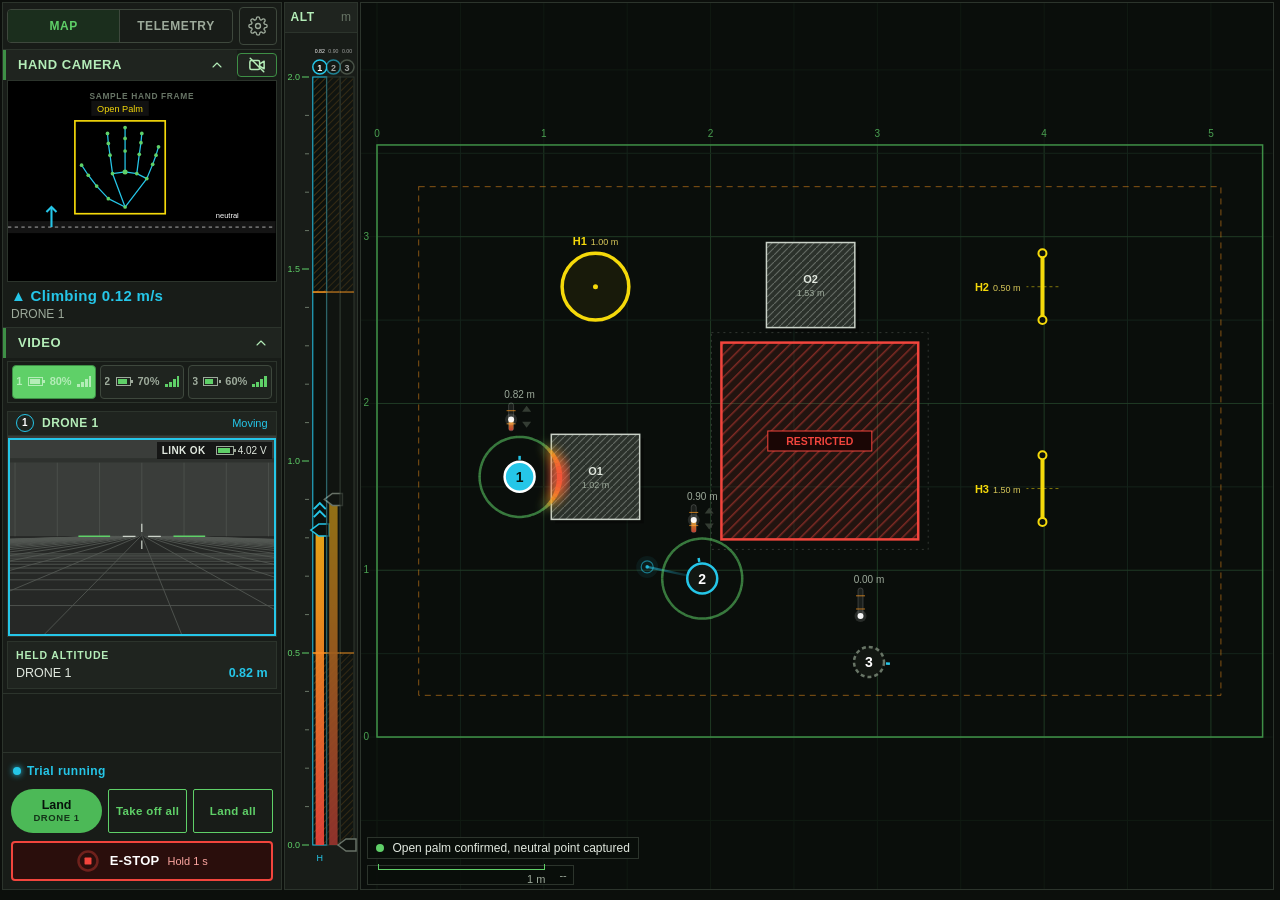
==== commit 4354af1b: "Update tablet UI mockup to match Shujimaki/touch-vision-drone-control PR #7" ====
--- a/static/index.html
+++ b/static/index.html
@@ -6,14 +6,15 @@
 <meta name="theme-color" content="#181C18">
 <link rel="icon" type="image/png" sizes="64x64" href="./icons/favicon-64.png">
 <title>Tablet UI mockup</title>
-  <script type="module" crossorigin src="./assets/index-DpdESSTY.js"></script>
-  <link rel="stylesheet" crossorigin href="./assets/index-DXI3jChz.css">
+  <script type="module" crossorigin src="./assets/index-C8AW-mY8.js"></script>
+  <link rel="stylesheet" crossorigin href="./assets/index-kuD5VpSZ.css">
 </head>
 <body>
-<!-- Static mockup: one captured state of the tablet interface. Only UI controls respond: tabs, settings,
-     collapsible panels, video source and the light theme. Nothing is simulated and no messages are sent. -->
+<!-- Mockup of the tablet interface. The components in src/components draw fixed sample data (src/sample.ts) into
+     this page. The UI responds to touch, but nothing is simulated and no messages are sent. -->
+<div class="rotate" id="rotate" hidden aria-hidden="true">Turn the tablet to landscape.<br><span style="font-weight:400;font-size:14px">The interface runs in a fixed landscape layout (§1.7.3.5).</span></div>
 <div class="stage" id="stage">
-<div class="app nofeeds" id="app" data-mode="landscape" style="grid-template: &quot;side alt main&quot; minmax(0px, 1fr) / clamp(200px, 22vw, 310px) clamp(56px, 6vw, 90px) minmax(0px, 1fr);">
+<div class="app" id="app">
 
 
 
@@ -25,46 +26,42 @@
     <button role="tab" id="tabMap" aria-selected="true" aria-controls="mapbody">Map</button>
     <button role="tab" id="tabTel" aria-selected="false" aria-controls="telPane">Telemetry</button>
   </div>
-      <button class="gear" id="setBtn" aria-expanded="false" aria-controls="settings" aria-label="Settings"><svg class="ico" viewBox="0 0 24 24"><circle cx="12" cy="12" r="3"></circle><path d="M19.4 15a1.7 1.7 0 0 0 .3 1.8l.1.1a2 2 0 1 1-2.8 2.8l-.1-.1a1.7 1.7 0 0 0-1.8-.3 1.7 1.7 0 0 0-1 1.5V21a2 2 0 1 1-4 0v-.1a1.7 1.7 0 0 0-1.1-1.5 1.7 1.7 0 0 0-1.8.3l-.1.1a2 2 0 1 1-2.8-2.8l.1-.1a1.7 1.7 0 0 0 .3-1.8 1.7 1.7 0 0 0-1.5-1H3a2 2 0 1 1 0-4h.1a1.7 1.7 0 0 0 1.5-1.1 1.7 1.7 0 0 0-.3-1.8l-.1-.1a2 2 0 1 1 2.8-2.8l.1.1a1.7 1.7 0 0 0 1.8.3H9a1.7 1.7 0 0 0 1-1.5V3a2 2 0 1 1 4 0v.1a1.7 1.7 0 0 0 1 1.5 1.7 1.7 0 0 0 1.8-.3l.1-.1a2 2 0 1 1 2.8 2.8l-.1.1a1.7 1.7 0 0 0-.3 1.8V9a1.7 1.7 0 0 0 1.5 1H21a2 2 0 1 1 0 4h-.1a1.7 1.7 0 0 0-1.5 1Z"></path></svg></button>
+      <button class="gear" id="setBtn" aria-expanded="false" aria-controls="settings" aria-label="Settings"><svg class="ico" viewBox="0 0 24 24"><circle cx="12" cy="12" r="3"/><path d="M19.4 15a1.7 1.7 0 0 0 .3 1.8l.1.1a2 2 0 1 1-2.8 2.8l-.1-.1a1.7 1.7 0 0 0-1.8-.3 1.7 1.7 0 0 0-1 1.5V21a2 2 0 1 1-4 0v-.1a1.7 1.7 0 0 0-1.1-1.5 1.7 1.7 0 0 0-1.8.3l-.1.1a2 2 0 1 1-2.8-2.8l.1-.1a1.7 1.7 0 0 0 .3-1.8 1.7 1.7 0 0 0-1.5-1H3a2 2 0 1 1 0-4h.1a1.7 1.7 0 0 0 1.5-1.1 1.7 1.7 0 0 0-.3-1.8l-.1-.1a2 2 0 1 1 2.8-2.8l.1.1a1.7 1.7 0 0 0 1.8.3H9a1.7 1.7 0 0 0 1-1.5V3a2 2 0 1 1 4 0v.1a1.7 1.7 0 0 0 1 1.5 1.7 1.7 0 0 0 1.8-.3l.1-.1a2 2 0 1 1 2.8 2.8l-.1.1a1.7 1.7 0 0 0-.3 1.8V9a1.7 1.7 0 0 0 1.5 1H21a2 2 0 1 1 0 4h-.1a1.7 1.7 0 0 0-1.5 1Z"/></svg></button>
     </div>
     <div class="scroll">
       <div class="sec" id="secCam">
-        <div class="camhead"><button aria-expanded="true">Hand camera<svg class="ico" viewBox="0 0 24 24" style="width:16px;height:16px"><path d="m6 15 6-6 6 6"></path></svg></button>
-          <button class="camico" id="camBtn" aria-label="Turn the hand camera on" aria-pressed="false" title="Camera on/off"><svg viewBox="0 0 24 24" width="18" height="18" fill="none" stroke="currentColor" stroke-width="2" stroke-linecap="round" stroke-linejoin="round"><rect x="2.5" y="6" width="13" height="12" rx="2"></rect><path d="m15.5 10.5 6-3.5v10l-6-3.5"></path><path class="slash" d="M3 3l18 18"></path></svg></button></div>
+        <div class="camhead"><button aria-expanded="true">Hand camera<svg class="ico" viewBox="0 0 24 24" style="width:16px;height:16px"><path d="m6 15 6-6 6 6"/></svg></button>
+          <button class="camico" id="camBtn" aria-label="Turn the hand camera on" aria-pressed="false" title="Camera on/off"><svg viewBox="0 0 24 24" width="18" height="18" fill="none" stroke="currentColor" stroke-width="2" stroke-linecap="round" stroke-linejoin="round"><rect x="2.5" y="6" width="13" height="12" rx="2"/><path d="m15.5 10.5 6-3.5v10l-6-3.5"/><path class="slash" d="M3 3l18 18"/></svg></button></div>
         <div class="sbody">
-          <div class="feed"><video id="camVideo" class="mirror" playsinline="" muted="" autoplay="" hidden=""></video>
-            <svg id="camSvg" viewBox="0 0 320 240" preserveAspectRatio="xMidYMid slice"><g class="th-d"><rect width="320" height="240" fill="#000"></rect><text x="160" y="22" fill="#687566" font-size="10" font-weight="700" text-anchor="middle" letter-spacing=".08em">SAMPLE HAND FRAME</text><rect x="0" y="167.8" width="320" height="14.399999999999999" fill="#fff" fill-opacity=".08"></rect><line x1="0" y1="175" x2="320" y2="175" stroke="#FFFFFF" stroke-opacity=".75" stroke-dasharray="4 4"></line><text x="276" y="163.8" fill="#fff" font-size="9" text-anchor="end">neutral</text><line x1="52" y1="175" x2="52" y2="151" stroke="#25C6E8" stroke-width="2.5"></line><path d="M46 157L52 151L58 157" fill="none" stroke="#25C6E8" stroke-width="2.5"></path><g stroke="#25C6E8" stroke-width="1.5" stroke-linecap="round"><line x1="140" y1="151" x2="120" y2="141"></line><line x1="120" y1="141" x2="106" y2="126"></line><line x1="106" y1="126" x2="96" y2="113"></line><line x1="96" y1="113" x2="88" y2="101"></line><line x1="140" y1="151" x2="125" y2="111"></line><line x1="125" y1="111" x2="122" y2="89"></line><line x1="122" y1="89" x2="120" y2="75"></line><line x1="120" y1="75" x2="119" y2="63"></line><line x1="125" y1="111" x2="140" y2="109"></line><line x1="140" y1="109" x2="140" y2="84"></line><line x1="140" y1="84" x2="140" y2="69"></line><line x1="140" y1="69" x2="140" y2="56"></line><line x1="140" y1="109" x2="154" y2="111"></line><line x1="154" y1="111" x2="157" y2="88"></line><line x1="157" y1="88" x2="159" y2="74"></line><line x1="159" y1="74" x2="160" y2="63"></line><line x1="154" y1="111" x2="166" y2="117"></line><line x1="140" y1="151" x2="166" y2="117"></line><line x1="166" y1="117" x2="173" y2="100"></line><line x1="173" y1="100" x2="177" y2="89"></line><line x1="177" y1="89" x2="180" y2="79"></line></g><circle cx="140" cy="151" r="2.2" fill="#5FD068"></circle><circle cx="120" cy="141" r="2.2" fill="#5FD068"></circle><circle cx="106" cy="126" r="2.2" fill="#5FD068"></circle><circle cx="96" cy="113" r="2.2" fill="#5FD068"></circle><circle cx="88" cy="101" r="2.2" fill="#5FD068"></circle><circle cx="125" cy="111" r="2.2" fill="#5FD068"></circle><circle cx="122" cy="89" r="2.2" fill="#5FD068"></circle><circle cx="120" cy="75" r="2.2" fill="#5FD068"></circle><circle cx="119" cy="63" r="2.2" fill="#5FD068"></circle><circle cx="140" cy="109" r="3" fill="#5FD068"></circle><circle cx="140" cy="84" r="2.2" fill="#5FD068"></circle><circle cx="140" cy="69" r="2.2" fill="#5FD068"></circle><circle cx="140" cy="56" r="2.2" fill="#5FD068"></circle><circle cx="154" cy="111" r="2.2" fill="#5FD068"></circle><circle cx="157" cy="88" r="2.2" fill="#5FD068"></circle><circle cx="159" cy="74" r="2.2" fill="#5FD068"></circle><circle cx="160" cy="63" r="2.2" fill="#5FD068"></circle><circle cx="166" cy="117" r="2.2" fill="#5FD068"></circle><circle cx="173" cy="100" r="2.2" fill="#5FD068"></circle><circle cx="177" cy="89" r="2.2" fill="#5FD068"></circle><circle cx="180" cy="79" r="2.2" fill="#5FD068"></circle><rect x="80" y="48" width="108" height="111" fill="none" stroke="#F5D90A" stroke-width="2"></rect><rect x="99.65" y="24" width="68.69999999999999" height="18" fill="#111"></rect><text x="134" y="37" fill="#F5D90A" font-size="11" text-anchor="middle" font-family="Helvetica Neue,Helvetica,Arial,sans-serif">Open Palm</text></g><g class="th-l"><rect width="320" height="240" fill="#000"></rect><text x="160" y="22" fill="#687566" font-size="10" font-weight="700" text-anchor="middle" letter-spacing=".08em">SAMPLE HAND FRAME</text><rect x="0" y="167.8" width="320" height="14.399999999999999" fill="#fff" fill-opacity=".08"></rect><line x1="0" y1="175" x2="320" y2="175" stroke="#FFFFFF" stroke-opacity=".75" stroke-dasharray="4 4"></line><text x="276" y="163.8" fill="#fff" font-size="9" text-anchor="end">neutral</text><line x1="52" y1="175" x2="52" y2="151" stroke="#00A6C8" stroke-width="2.5"></line><path d="M46 157L52 151L58 157" fill="none" stroke="#00A6C8" stroke-width="2.5"></path><g stroke="#00A6C8" stroke-width="1.5" stroke-linecap="round"><line x1="140" y1="151" x2="120" y2="141"></line><line x1="120" y1="141" x2="106" y2="126"></line><line x1="106" y1="126" x2="96" y2="113"></line><line x1="96" y1="113" x2="88" y2="101"></line><line x1="140" y1="151" x2="125" y2="111"></line><line x1="125" y1="111" x2="122" y2="89"></line><line x1="122" y1="89" x2="120" y2="75"></line><line x1="120" y1="75" x2="119" y2="63"></line><line x1="125" y1="111" x2="140" y2="109"></line><line x1="140" y1="109" x2="140" y2="84"></line><line x1="140" y1="84" x2="140" y2="69"></line><line x1="140" y1="69" x2="140" y2="56"></line><line x1="140" y1="109" x2="154" y2="111"></line><line x1="154" y1="111" x2="157" y2="88"></line><line x1="157" y1="88" x2="159" y2="74"></line><line x1="159" y1="74" x2="160" y2="63"></line><line x1="154" y1="111" x2="166" y2="117"></line><line x1="140" y1="151" x2="166" y2="117"></line><line x1="166" y1="117" x2="173" y2="100"></line><line x1="173" y1="100" x2="177" y2="89"></line><line x1="177" y1="89" x2="180" y2="79"></line></g><circle cx="140" cy="151" r="2.2" fill="#0066FF"></circle><circle cx="120" cy="141" r="2.2" fill="#0066FF"></circle><circle cx="106" cy="126" r="2.2" fill="#0066FF"></circle><circle cx="96" cy="113" r="2.2" fill="#0066FF"></circle><circle cx="88" cy="101" r="2.2" fill="#0066FF"></circle><circle cx="125" cy="111" r="2.2" fill="#0066FF"></circle><circle cx="122" cy="89" r="2.2" fill="#0066FF"></circle><circle cx="120" cy="75" r="2.2" fill="#0066FF"></circle><circle cx="119" cy="63" r="2.2" fill="#0066FF"></circle><circle cx="140" cy="109" r="3" fill="#0066FF"></circle><circle cx="140" cy="84" r="2.2" fill="#0066FF"></circle><circle cx="140" cy="69" r="2.2" fill="#0066FF"></circle><circle cx="140" cy="56" r="2.2" fill="#0066FF"></circle><circle cx="154" cy="111" r="2.2" fill="#0066FF"></circle><circle cx="157" cy="88" r="2.2" fill="#0066FF"></circle><circle cx="159" cy="74" r="2.2" fill="#0066FF"></circle><circle cx="160" cy="63" r="2.2" fill="#0066FF"></circle><circle cx="166" cy="117" r="2.2" fill="#0066FF"></circle><circle cx="173" cy="100" r="2.2" fill="#0066FF"></circle><circle cx="177" cy="89" r="2.2" fill="#0066FF"></circle><circle cx="180" cy="79" r="2.2" fill="#0066FF"></circle><rect x="80" y="48" width="108" height="111" fill="none" stroke="#E0147C" stroke-width="2"></rect><rect x="99.65" y="24" width="68.69999999999999" height="18" fill="#111"></rect><text x="134" y="37" fill="#E0147C" font-size="11" text-anchor="middle" font-family="Helvetica Neue,Helvetica,Arial,sans-serif">Open Palm</text></g></svg>
+          <div class="feed"><video id="camVideo" class="mirror" playsinline muted autoplay hidden></video>
+            <svg id="camSvg" viewBox="0 0 320 240" preserveAspectRatio="xMidYMid slice"></svg>
             <span class="camnote" id="camNote" hidden></span></div>
-          <div class="gstat" id="gstat" data-k="ok"><b id="gMain">▲ Climbing 0.12 m/s</b><span id="gSub">DRONE 1</span></div>
+          <div class="gstat" id="gstat"><b id="gMain">--</b><span id="gSub"></span></div>
         </div>
       </div>
       <div class="sec" id="secVid">
-        <button aria-expanded="true">Video<svg class="ico" viewBox="0 0 24 24" style="width:16px;height:16px"><path d="m6 15 6-6 6 6"></path></svg></button>
+        <button aria-expanded="true">Video<svg class="ico" viewBox="0 0 24 24" style="width:16px;height:16px"><path d="m6 15 6-6 6 6"/></svg></button>
         <div class="sbody">
-          <div id="fheadSlot"><div class="fhead" id="fhead" role="radiogroup" aria-label="Video feed source"><button class="cbs" data-fs="cf1" role="radio" aria-label="Show DRONE 1 video, battery and signal" aria-checked="true" title="DRONE 1 online"><span class="ds" id="ds-cf1" title="DRONE 1: pm.vbat 4.02 V, pm.batteryLevel 80%, link quality 98%. Health: Passed"><b>1</b><span class="bt "><i style="width: 10.6667px;"></i></span><span class="m v ">80%</span><span class="sg "><i class="on"></i><i class="on"></i><i class="on"></i><i class="on"></i></span></span></button><button class="cbs" data-fs="cf2" role="radio" aria-label="Show DRONE 2 video, battery and signal" aria-checked="false" title="DRONE 2 online"><span class="ds" id="ds-cf2" title="DRONE 2: pm.vbat 3.98 V, pm.batteryLevel 70%, link quality 97%. Health: Passed"><b>2</b><span class="bt "><i style="width: 9.33333px;"></i></span><span class="m v ">70%</span><span class="sg "><i class="on"></i><i class="on"></i><i class="on"></i><i class="on"></i></span></span></button><button class="cbs" data-fs="cf3" role="radio" aria-label="Show DRONE 3 video, battery and signal" aria-checked="false" title="DRONE 3 online"><span class="ds" id="ds-cf3" title="DRONE 3: pm.vbat 3.94 V, pm.batteryLevel 60%, link quality 96%. Health: Passed"><b>3</b><span class="bt "><i style="width: 8px;"></i></span><span class="m v ">60%</span><span class="sg "><i class="on"></i><i class="on"></i><i class="on"></i><i class="on"></i></span></span></button></div></div>
-          <div id="sideFeed"><div class="dfeed" data-f="cf1" role="img" aria-label="DRONE 1 video">
-    <span class="fh"><span class="num">1</span>DRONE 1<span class="st" id="fst-cf1" style="color: rgb(37, 198, 232);">Moving</span></span>
-    <svg id="fv-cf1" viewBox="-6.671789065027497 0 253.343578130055 190" preserveAspectRatio="xMidYMid meet" style="overflow:hidden"><g class="th-d"><g transform="rotate(0 120 95)"><rect x="-900" y="-900" width="2040" height="995" fill="#3A3D3A"></rect><rect x="-900" y="95" width="2040" height="1200" fill="#262826"></rect><line x1="-880" y1="25" x2="-880" y2="95" stroke="#4A4E4A" stroke-width="1"></line><line x1="-840" y1="25" x2="-840" y2="95" stroke="#4A4E4A" stroke-width="1"></line><line x1="-800" y1="25" x2="-800" y2="95" stroke="#4A4E4A" stroke-width="1"></line><line x1="-760" y1="25" x2="-760" y2="95" stroke="#4A4E4A" stroke-width="1"></line><line x1="-720" y1="25" x2="-720" y2="95" stroke="#4A4E4A" stroke-width="1"></line><line x1="-680" y1="25" x2="-680" y2="95" stroke="#4A4E4A" stroke-width="1"></line><line x1="-640" y1="25" x2="-640" y2="95" stroke="#4A4E4A" stroke-width="1"></line><line x1="-600" y1="25" x2="-600" y2="95" stroke="#4A4E4A" stroke-width="1"></line><line x1="-560" y1="25" x2="-560" y2="95" stroke="#4A4E4A" stroke-width="1"></line><line x1="-520" y1="25" x2="-520" y2="95" stroke="#4A4E4A" stroke-width="1"></line><line x1="-480" y1="25" x2="-480" y2="95" stroke="#4A4E4A" stroke-width="1"></line><line x1="-440" y1="25" x2="-440" y2="95" stroke="#4A4E4A" stroke-width="1"></line><line x1="-400" y1="25" x2="-400" y2="95" stroke="#4A4E4A" stroke-width="1"></line><line x1="-360" y1="25" x2="-360" y2="95" stroke="#4A4E4A" stroke-width="1"></line><line x1="-320" y1="25" x2="-320" y2="95" stroke="#4A4E4A" stroke-width="1"></line><line x1="-280" y1="25" x2="-280" y2="95" stroke="#4A4E4A" stroke-width="1"></line><line x1="-240" y1="25" x2="-240" y2="95" stroke="#4A4E4A" stroke-width="1"></line><line x1="-200" y1="25" x2="-200" y2="95" stroke="#4A4E4A" stroke-width="1"></line><line x1="-160" y1="25" x2="-160" y2="95" stroke="#4A4E4A" stroke-width="1"></line><line x1="-120" y1="25" x2="-120" y2="95" stroke="#4A4E4A" stroke-width="1"></line><line x1="-80" y1="25" x2="-80" y2="95" stroke="#4A4E4A" stroke-width="1"></line><line x1="-40" y1="25" x2="-40" y2="95" stroke="#4A4E4A" stroke-width="1"></line><line x1="0" y1="25" x2="0" y2="95" stroke="#4A4E4A" stroke-width="1"></line><line x1="40" y1="25" x2="40" y2="95" stroke="#4A4E4A" stroke-width="1"></line><line x1="80" y1="25" x2="80" y2="95" stroke="#4A4E4A" stroke-width="1"></line><line x1="120" y1="25" x2="120" y2="95" stroke="#4A4E4A" stroke-width="1"></line><line x1="160" y1="25" x2="160" y2="95" stroke="#4A4E4A" stroke-width="1"></line><line x1="200" y1="25" x2="200" y2="95" stroke="#4A4E4A" stroke-width="1"></line><line x1="240" y1="25" x2="240" y2="95" stroke="#4A4E4A" stroke-width="1"></line><line x1="280" y1="25" x2="280" y2="95" stroke="#4A4E4A" stroke-width="1"></line><line x1="320" y1="25" x2="320" y2="95" stroke="#4A4E4A" stroke-width="1"></line><line x1="360" y1="25" x2="360" y2="95" stroke="#4A4E4A" stroke-width="1"></line><line x1="400" y1="25" x2="400" y2="95" stroke="#4A4E4A" stroke-width="1"></line><line x1="440" y1="25" x2="440" y2="95" stroke="#4A4E4A" stroke-width="1"></line><line x1="480" y1="25" x2="480" y2="95" stroke="#4A4E4A" stroke-width="1"></line><line x1="520" y1="25" x2="520" y2="95" stroke="#4A4E4A" stroke-width="1"></line><line x1="560" y1="25" x2="560" y2="95" stroke="#4A4E4A" stroke-width="1"></line><line x1="600" y1="25" x2="600" y2="95" stroke="#4A4E4A" stroke-width="1"></line><line x1="640" y1="25" x2="640" y2="95" stroke="#4A4E4A" stroke-width="1"></line><line x1="680" y1="25" x2="680" y2="95" stroke="#4A4E4A" stroke-width="1"></line><line x1="720" y1="25" x2="720" y2="95" stroke="#4A4E4A" stroke-width="1"></line><line x1="760" y1="25" x2="760" y2="95" stroke="#4A4E4A" stroke-width="1"></line><line x1="800" y1="25" x2="800" y2="95" stroke="#4A4E4A" stroke-width="1"></line><line x1="840" y1="25" x2="840" y2="95" stroke="#4A4E4A" stroke-width="1"></line><line x1="880" y1="25" x2="880" y2="95" stroke="#4A4E4A" stroke-width="1"></line><line x1="920" y1="25" x2="920" y2="95" stroke="#4A4E4A" stroke-width="1"></line><line x1="960" y1="25" x2="960" y2="95" stroke="#4A4E4A" stroke-width="1"></line><line x1="1000" y1="25" x2="1000" y2="95" stroke="#4A4E4A" stroke-width="1"></line><line x1="1040" y1="25" x2="1040" y2="95" stroke="#4A4E4A" stroke-width="1"></line><line x1="1080" y1="25" x2="1080" y2="95" stroke="#4A4E4A" stroke-width="1"></line><line x1="1120" y1="25" x2="1120" y2="95" stroke="#4A4E4A" stroke-width="1"></line><line x1="1160" y1="25" x2="1160" y2="95" stroke="#4A4E4A" stroke-width="1"></line><line x1="1200" y1="25" x2="1200" y2="95" stroke="#4A4E4A" stroke-width="1"></line><line x1="1240" y1="25" x2="1240" y2="95" stroke="#4A4E4A" stroke-width="1"></line><line x1="1280" y1="25" x2="1280" y2="95" stroke="#4A4E4A" stroke-width="1"></line><line x1="1320" y1="25" x2="1320" y2="95" stroke="#4A4E4A" stroke-width="1"></line><rect x="-900" y="21" width="2040" height="4" fill="#2E312E"></rect><line x1="83.8390243902439" y1="95" x2="-5304.1463414634145" y2="252.5" stroke="#555A55" stroke-width=".8"></line><line x1="85.30243902439024" y1="95" x2="-5084.634146341464" y2="252.5" stroke="#555A55" stroke-width=".8"></line><line x1="86.76585365853657" y1="95" x2="-4865.121951219513" y2="252.5" stroke="#555A55" stroke-width=".8"></line><line x1="88.22926829268292" y1="95" x2="-4645.609756097561" y2="252.5" stroke="#555A55" stroke-width=".8"></line><line x1="89.69268292682926" y1="95" x2="-4426.09756097561" y2="252.5" stroke="#555A55" stroke-width=".8"></line><line x1="91.15609756097561" y1="95" x2="-4206.585365853659" y2="252.5" stroke="#555A55" stroke-width=".8"></line><line x1="92.61951219512194" y1="95" x2="-3987.073170731708" y2="252.5" stroke="#555A55" stroke-width=".8"></line><line x1="94.08292682926829" y1="95" x2="-3767.5609756097565" y2="252.5" stroke="#555A55" stroke-width=".8"></line><line x1="95.54634146341463" y1="95" x2="-3548.048780487805" y2="252.5" stroke="#555A55" stroke-width=".8"></line><line x1="97.00975609756097" y1="95" x2="-3328.536585365854" y2="252.5" stroke="#555A55" stroke-width=".8"></line><line x1="98.47317073170731" y1="95" x2="-3109.024390243903" y2="252.5" stroke="#555A55" stroke-width=".8"></line><line x1="99.93658536585366" y1="95" x2="-2889.5121951219517" y2="252.5" stroke="#555A55" stroke-width=".8"></line><line x1="101.39999999999999" y1="95" x2="-2670.000000000001" y2="252.5" stroke="#555A55" stroke-width=".8"></line><line x1="102.86341463414634" y1="95" x2="-2450.4878048780492" y2="252.5" stroke="#555A55" stroke-width=".8"></line><line x1="104.32682926829268" y1="95" x2="-2230.975609756098" y2="252.5" stroke="#555A55" stroke-width=".8"></line><line x1="105.79024390243902" y1="95" x2="-2011.4634146341468" y2="252.5" stroke="#555A55" stroke-width=".8"></line><line x1="107.25365853658536" y1="95" x2="-1791.9512195121956" y2="252.5" stroke="#555A55" stroke-width=".8"></line><line x1="108.71707317073171" y1="95" x2="-1572.4390243902442" y2="252.5" stroke="#555A55" stroke-width=".8"></line><line x1="110.18048780487806" y1="95" x2="-1352.9268292682927" y2="252.5" stroke="#555A55" stroke-width=".8"></line><line x1="111.64390243902439" y1="95" x2="-1133.4146341463415" y2="252.5" stroke="#555A55" stroke-width=".8"></line><line x1="113.10731707317073" y1="95" x2="-913.9024390243903" y2="252.5" stroke="#555A55" stroke-width=".8"></line><line x1="114.57073170731707" y1="95" x2="-694.3902439024391" y2="252.5" stroke="#555A55" stroke-width=".8"></line><line x1="116.03414634146341" y1="95" x2="-474.8780487804879" y2="252.5" stroke="#555A55" stroke-width=".8"></line><line x1="117.49756097560976" y1="95" x2="-255.3658536585366" y2="252.5" stroke="#555A55" stroke-width=".8"></line><line x1="118.9609756097561" y1="95" x2="-35.853658536585385" y2="252.5" stroke="#555A55" stroke-width=".8"></line><line x1="120.42439024390244" y1="95" x2="183.65853658536585" y2="252.5" stroke="#555A55" stroke-width=".8"></line><line x1="121.88780487804878" y1="95" x2="403.17073170731715" y2="252.5" stroke="#555A55" stroke-width=".8"></line><line x1="123.35121951219513" y1="95" x2="622.6829268292685" y2="252.5" stroke="#555A55" stroke-width=".8"></line><line x1="124.81463414634146" y1="95" x2="842.1951219512196" y2="252.5" stroke="#555A55" stroke-width=".8"></line><line x1="126.27804878048781" y1="95" x2="1061.7073170731708" y2="252.5" stroke="#555A55" stroke-width=".8"></line><line x1="127.74146341463415" y1="95" x2="1281.2195121951222" y2="252.5" stroke="#555A55" stroke-width=".8"></line><line x1="129.2048780487805" y1="95" x2="1500.7317073170732" y2="252.5" stroke="#555A55" stroke-width=".8"></line><line x1="130.66829268292682" y1="95" x2="1720.2439024390242" y2="252.5" stroke="#555A55" stroke-width=".8"></line><line x1="132.13170731707316" y1="95" x2="1939.7560975609754" y2="252.5" stroke="#555A55" stroke-width=".8"></line><line x1="133.5951219512195" y1="95" x2="2159.2682926829266" y2="252.5" stroke="#555A55" stroke-width=".8"></line><line x1="135.05853658536586" y1="95" x2="2378.7804878048782" y2="252.5" stroke="#555A55" stroke-width=".8"></line><line x1="136.5219512195122" y1="95" x2="2598.292682926829" y2="252.5" stroke="#555A55" stroke-width=".8"></line><line x1="137.98536585365855" y1="95" x2="2817.8048780487807" y2="252.5" stroke="#555A55" stroke-width=".8"></line><line x1="139.44878048780487" y1="95" x2="3037.317073170732" y2="252.5" stroke="#555A55" stroke-width=".8"></line><line x1="140.9121951219512" y1="95" x2="3256.829268292683" y2="252.5" stroke="#555A55" stroke-width=".8"></line><line x1="142.37560975609756" y1="95" x2="3476.341463414634" y2="252.5" stroke="#555A55" stroke-width=".8"></line><line x1="143.8390243902439" y1="95" x2="3695.8536585365855" y2="252.5" stroke="#555A55" stroke-width=".8"></line><line x1="145.30243902439025" y1="95" x2="3915.365853658537" y2="252.5" stroke="#555A55" stroke-width=".8"></line><line x1="146.7658536585366" y1="95" x2="4134.878048780489" y2="252.5" stroke="#555A55" stroke-width=".8"></line><line x1="148.22926829268295" y1="95" x2="4354.39024390244" y2="252.5" stroke="#555A55" stroke-width=".8"></line><line x1="149.69268292682926" y1="95" x2="4573.902439024391" y2="252.5" stroke="#555A55" stroke-width=".8"></line><line x1="151.1560975609756" y1="95" x2="4793.414634146342" y2="252.5" stroke="#555A55" stroke-width=".8"></line><line x1="152.61951219512196" y1="95" x2="5012.926829268293" y2="252.5" stroke="#555A55" stroke-width=".8"></line><line x1="154.0829268292683" y1="95" x2="5232.439024390245" y2="252.5" stroke="#555A55" stroke-width=".8"></line><line x1="-900" y1="188.0252100840336" x2="1140" y2="188.0252100840336" stroke="#555A55" stroke-width=".8"></line><line x1="-900" y1="160.50295857988164" x2="1140" y2="160.50295857988164" stroke="#555A55" stroke-width=".8"></line><line x1="-900" y1="145.54794520547944" x2="1140" y2="145.54794520547944" stroke="#555A55" stroke-width=".8"></line><line x1="-900" y1="136.15241635687732" x2="1140" y2="136.15241635687732" stroke="#555A55" stroke-width=".8"></line><line x1="-900" y1="129.70219435736675" x2="1140" y2="129.70219435736675" stroke="#555A55" stroke-width=".8"></line><line x1="-900" y1="125" x2="1140" y2="125" stroke="#555A55" stroke-width=".8"></line><line x1="-900" y1="121.4200477326969" x2="1140" y2="121.4200477326969" stroke="#555A55" stroke-width=".8"></line><line x1="-900" y1="118.60341151385927" x2="1140" y2="118.60341151385927" stroke="#555A55" stroke-width=".8"></line><line x1="-900" y1="116.32947976878613" x2="1140" y2="116.32947976878613" stroke="#555A55" stroke-width=".8"></line><line x1="-900" y1="114.45518453427064" x2="1140" y2="114.45518453427064" stroke="#555A55" stroke-width=".8"></line><line x1="-900" y1="112.88368336025849" x2="1140" y2="112.88368336025849" stroke="#555A55" stroke-width=".8"></line><line x1="-900" y1="111.54708520179372" x2="1140" y2="111.54708520179372" stroke="#555A55" stroke-width=".8"></line></g><g stroke="#E1E8DF" stroke-width="1.2" fill="none" opacity=".85"><path d="M102 95H114M126 95H138M120 83V91M120 99V107"></path></g><g stroke="#5FD068" stroke-width="1.4" fill="none" transform="rotate(0 120 95)"><path d="M60 95H90M150 95H180"></path></g></g><g class="th-l"><g transform="rotate(0 120 95)"><rect x="-900" y="-900" width="2040" height="995" fill="#3A3D3A"></rect><rect x="-900" y="95" width="2040" height="1200" fill="#262826"></rect><line x1="-880" y1="25" x2="-880" y2="95" stroke="#4A4E4A" stroke-width="1"></line><line x1="-840" y1="25" x2="-840" y2="95" stroke="#4A4E4A" stroke-width="1"></line><line x1="-800" y1="25" x2="-800" y2="95" stroke="#4A4E4A" stroke-width="1"></line><line x1="-760" y1="25" x2="-760" y2="95" stroke="#4A4E4A" stroke-width="1"></line><line x1="-720" y1="25" x2="-720" y2="95" stroke="#4A4E4A" stroke-width="1"></line><line x1="-680" y1="25" x2="-680" y2="95" stroke="#4A4E4A" stroke-width="1"></line><line x1="-640" y1="25" x2="-640" y2="95" stroke="#4A4E4A" stroke-width="1"></line><line x1="-600" y1="25" x2="-600" y2="95" stroke="#4A4E4A" stroke-width="1"></line><line x1="-560" y1="25" x2="-560" y2="95" stroke="#4A4E4A" stroke-width="1"></line><line x1="-520" y1="25" x2="-520" y2="95" stroke="#4A4E4A" stroke-width="1"></line><line x1="-480" y1="25" x2="-480" y2="95" stroke="#4A4E4A" stroke-width="1"></line><line x1="-440" y1="25" x2="-440" y2="95" stroke="#4A4E4A" stroke-width="1"></line><line x1="-400" y1="25" x2="-400" y2="95" stroke="#4A4E4A" stroke-width="1"></line><line x1="-360" y1="25" x2="-360" y2="95" stroke="#4A4E4A" stroke-width="1"></line><line x1="-320" y1="25" x2="-320" y2="95" stroke="#4A4E4A" stroke-width="1"></line><line x1="-280" y1="25" x2="-280" y2="95" stroke="#4A4E4A" stroke-width="1"></line><line x1="-240" y1="25" x2="-240" y2="95" stroke="#4A4E4A" stroke-width="1"></line><line x1="-200" y1="25" x2="-200" y2="95" stroke="#4A4E4A" stroke-width="1"></line><line x1="-160" y1="25" x2="-160" y2="95" stroke="#4A4E4A" stroke-width="1"></line><line x1="-120" y1="25" x2="-120" y2="95" stroke="#4A4E4A" stroke-width="1"></line><line x1="-80" y1="25" x2="-80" y2="95" stroke="#4A4E4A" stroke-width="1"></line><line x1="-40" y1="25" x2="-40" y2="95" stroke="#4A4E4A" stroke-width="1"></line><line x1="0" y1="25" x2="0" y2="95" stroke="#4A4E4A" stroke-width="1"></line><line x1="40" y1="25" x2="40" y2="95" stroke="#4A4E4A" stroke-width="1"></line><line x1="80" y1="25" x2="80" y2="95" stroke="#4A4E4A" stroke-width="1"></line><line x1="120" y1="25" x2="120" y2="95" stroke="#4A4E4A" stroke-width="1"></line><line x1="160" y1="25" x2="160" y2="95" stroke="#4A4E4A" stroke-width="1"></line><line x1="200" y1="25" x2="200" y2="95" stroke="#4A4E4A" stroke-width="1"></line><line x1="240" y1="25" x2="240" y2="95" stroke="#4A4E4A" stroke-width="1"></line><line x1="280" y1="25" x2="280" y2="95" stroke="#4A4E4A" stroke-width="1"></line><line x1="320" y1="25" x2="320" y2="95" stroke="#4A4E4A" stroke-width="1"></line><line x1="360" y1="25" x2="360" y2="95" stroke="#4A4E4A" stroke-width="1"></line><line x1="400" y1="25" x2="400" y2="95" stroke="#4A4E4A" stroke-width="1"></line><line x1="440" y1="25" x2="440" y2="95" stroke="#4A4E4A" stroke-width="1"></line><line x1="480" y1="25" x2="480" y2="95" stroke="#4A4E4A" stroke-width="1"></line><line x1="520" y1="25" x2="520" y2="95" stroke="#4A4E4A" stroke-width="1"></line><line x1="560" y1="25" x2="560" y2="95" stroke="#4A4E4A" stroke-width="1"></line><line x1="600" y1="25" x2="600" y2="95" stroke="#4A4E4A" stroke-width="1"></line><line x1="640" y1="25" x2="640" y2="95" stroke="#4A4E4A" stroke-width="1"></line><line x1="680" y1="25" x2="680" y2="95" stroke="#4A4E4A" stroke-width="1"></line><line x1="720" y1="25" x2="720" y2="95" stroke="#4A4E4A" stroke-width="1"></line><line x1="760" y1="25" x2="760" y2="95" stroke="#4A4E4A" stroke-width="1"></line><line x1="800" y1="25" x2="800" y2="95" stroke="#4A4E4A" stroke-width="1"></line><line x1="840" y1="25" x2="840" y2="95" stroke="#4A4E4A" stroke-width="1"></line><line x1="880" y1="25" x2="880" y2="95" stroke="#4A4E4A" stroke-width="1"></line><line x1="920" y1="25" x2="920" y2="95" stroke="#4A4E4A" stroke-width="1"></line><line x1="960" y1="25" x2="960" y2="95" stroke="#4A4E4A" stroke-width="1"></line><line x1="1000" y1="25" x2="1000" y2="95" stroke="#4A4E4A" stroke-width="1"></line><line x1="1040" y1="25" x2="1040" y2="95" stroke="#4A4E4A" stroke-width="1"></line><line x1="1080" y1="25" x2="1080" y2="95" stroke="#4A4E4A" stroke-width="1"></line><line x1="1120" y1="25" x2="1120" y2="95" stroke="#4A4E4A" stroke-width="1"></line><line x1="1160" y1="25" x2="1160" y2="95" stroke="#4A4E4A" stroke-width="1"></line><line x1="1200" y1="25" x2="1200" y2="95" stroke="#4A4E4A" stroke-width="1"></line><line x1="1240" y1="25" x2="1240" y2="95" stroke="#4A4E4A" stroke-width="1"></line><line x1="1280" y1="25" x2="1280" y2="95" stroke="#4A4E4A" stroke-width="1"></line><line x1="1320" y1="25" x2="1320" y2="95" stroke="#4A4E4A" stroke-width="1"></line><rect x="-900" y="21" width="2040" height="4" fill="#2E312E"></rect><line x1="83.8390243902439" y1="95" x2="-5304.1463414634145" y2="252.5" stroke="#555A55" stroke-width=".8"></line><line x1="85.30243902439024" y1="95" x2="-5084.634146341464" y2="252.5" stroke="#555A55" stroke-width=".8"></line><line x1="86.76585365853657" y1="95" x2="-4865.121951219513" y2="252.5" stroke="#555A55" stroke-width=".8"></line><line x1="88.22926829268292" y1="95" x2="-4645.609756097561" y2="252.5" stroke="#555A55" stroke-width=".8"></line><line x1="89.69268292682926" y1="95" x2="-4426.09756097561" y2="252.5" stroke="#555A55" stroke-width=".8"></line><line x1="91.15609756097561" y1="95" x2="-4206.585365853659" y2="252.5" stroke="#555A55" stroke-width=".8"></line><line x1="92.61951219512194" y1="95" x2="-3987.073170731708" y2="252.5" stroke="#555A55" stroke-width=".8"></line><line x1="94.08292682926829" y1="95" x2="-3767.5609756097565" y2="252.5" stroke="#555A55" stroke-width=".8"></line><line x1="95.54634146341463" y1="95" x2="-3548.048780487805" y2="252.5" stroke="#555A55" stroke-width=".8"></line><line x1="97.00975609756097" y1="95" x2="-3328.536585365854" y2="252.5" stroke="#555A55" stroke-width=".8"></line><line x1="98.47317073170731" y1="95" x2="-3109.024390243903" y2="252.5" stroke="#555A55" stroke-width=".8"></line><line x1="99.93658536585366" y1="95" x2="-2889.5121951219517" y2="252.5" stroke="#555A55" stroke-width=".8"></line><line x1="101.39999999999999" y1="95" x2="-2670.000000000001" y2="252.5" stroke="#555A55" stroke-width=".8"></line><line x1="102.86341463414634" y1="95" x2="-2450.4878048780492" y2="252.5" stroke="#555A55" stroke-width=".8"></line><line x1="104.32682926829268" y1="95" x2="-2230.975609756098" y2="252.5" stroke="#555A55" stroke-width=".8"></line><line x1="105.79024390243902" y1="95" x2="-2011.4634146341468" y2="252.5" stroke="#555A55" stroke-width=".8"></line><line x1="107.25365853658536" y1="95" x2="-1791.9512195121956" y2="252.5" stroke="#555A55" stroke-width=".8"></line><line x1="108.71707317073171" y1="95" x2="-1572.4390243902442" y2="252.5" stroke="#555A55" stroke-width=".8"></line><line x1="110.18048780487806" y1="95" x2="-1352.9268292682927" y2="252.5" stroke="#555A55" stroke-width=".8"></line><line x1="111.64390243902439" y1="95" x2="-1133.4146341463415" y2="252.5" stroke="#555A55" stroke-width=".8"></line><line x1="113.10731707317073" y1="95" x2="-913.9024390243903" y2="252.5" stroke="#555A55" stroke-width=".8"></line><line x1="114.57073170731707" y1="95" x2="-694.3902439024391" y2="252.5" stroke="#555A55" stroke-width=".8"></line><line x1="116.03414634146341" y1="95" x2="-474.8780487804879" y2="252.5" stroke="#555A55" stroke-width=".8"></line><line x1="117.49756097560976" y1="95" x2="-255.3658536585366" y2="252.5" stroke="#555A55" stroke-width=".8"></line><line x1="118.9609756097561" y1="95" x2="-35.853658536585385" y2="252.5" stroke="#555A55" stroke-width=".8"></line><line x1="120.42439024390244" y1="95" x2="183.65853658536585" y2="252.5" stroke="#555A55" stroke-width=".8"></line><line x1="121.88780487804878" y1="95" x2="403.17073170731715" y2="252.5" stroke="#555A55" stroke-width=".8"></line><line x1="123.35121951219513" y1="95" x2="622.6829268292685" y2="252.5" stroke="#555A55" stroke-width=".8"></line><line x1="124.81463414634146" y1="95" x2="842.1951219512196" y2="252.5" stroke="#555A55" stroke-width=".8"></line><line x1="126.27804878048781" y1="95" x2="1061.7073170731708" y2="252.5" stroke="#555A55" stroke-width=".8"></line><line x1="127.74146341463415" y1="95" x2="1281.2195121951222" y2="252.5" stroke="#555A55" stroke-width=".8"></line><line x1="129.2048780487805" y1="95" x2="1500.7317073170732" y2="252.5" stroke="#555A55" stroke-width=".8"></line><line x1="130.66829268292682" y1="95" x2="1720.2439024390242" y2="252.5" stroke="#555A55" stroke-width=".8"></line><line x1="132.13170731707316" y1="95" x2="1939.7560975609754" y2="252.5" stroke="#555A55" stroke-width=".8"></line><line x1="133.5951219512195" y1="95" x2="2159.2682926829266" y2="252.5" stroke="#555A55" stroke-width=".8"></line><line x1="135.05853658536586" y1="95" x2="2378.7804878048782" y2="252.5" stroke="#555A55" stroke-width=".8"></line><line x1="136.5219512195122" y1="95" x2="2598.292682926829" y2="252.5" stroke="#555A55" stroke-width=".8"></line><line x1="137.98536585365855" y1="95" x2="2817.8048780487807" y2="252.5" stroke="#555A55" stroke-width=".8"></line><line x1="139.44878048780487" y1="95" x2="3037.317073170732" y2="252.5" stroke="#555A55" stroke-width=".8"></line><line x1="140.9121951219512" y1="95" x2="3256.829268292683" y2="252.5" stroke="#555A55" stroke-width=".8"></line><line x1="142.37560975609756" y1="95" x2="3476.341463414634" y2="252.5" stroke="#555A55" stroke-width=".8"></line><line x1="143.8390243902439" y1="95" x2="3695.8536585365855" y2="252.5" stroke="#555A55" stroke-width=".8"></line><line x1="145.30243902439025" y1="95" x2="3915.365853658537" y2="252.5" stroke="#555A55" stroke-width=".8"></line><line x1="146.7658536585366" y1="95" x2="4134.878048780489" y2="252.5" stroke="#555A55" stroke-width=".8"></line><line x1="148.22926829268295" y1="95" x2="4354.39024390244" y2="252.5" stroke="#555A55" stroke-width=".8"></line><line x1="149.69268292682926" y1="95" x2="4573.902439024391" y2="252.5" stroke="#555A55" stroke-width=".8"></line><line x1="151.1560975609756" y1="95" x2="4793.414634146342" y2="252.5" stroke="#555A55" stroke-width=".8"></line><line x1="152.61951219512196" y1="95" x2="5012.926829268293" y2="252.5" stroke="#555A55" stroke-width=".8"></line><line x1="154.0829268292683" y1="95" x2="5232.439024390245" y2="252.5" stroke="#555A55" stroke-width=".8"></line><line x1="-900" y1="188.0252100840336" x2="1140" y2="188.0252100840336" stroke="#555A55" stroke-width=".8"></line><line x1="-900" y1="160.50295857988164" x2="1140" y2="160.50295857988164" stroke="#555A55" stroke-width=".8"></line><line x1="-900" y1="145.54794520547944" x2="1140" y2="145.54794520547944" stroke="#555A55" stroke-width=".8"></line><line x1="-900" y1="136.15241635687732" x2="1140" y2="136.15241635687732" stroke="#555A55" stroke-width=".8"></line><line x1="-900" y1="129.70219435736675" x2="1140" y2="129.70219435736675" stroke="#555A55" stroke-width=".8"></line><line x1="-900" y1="125" x2="1140" y2="125" stroke="#555A55" stroke-width=".8"></line><line x1="-900" y1="121.4200477326969" x2="1140" y2="121.4200477326969" stroke="#555A55" stroke-width=".8"></line><line x1="-900" y1="118.60341151385927" x2="1140" y2="118.60341151385927" stroke="#555A55" stroke-width=".8"></line><line x1="-900" y1="116.32947976878613" x2="1140" y2="116.32947976878613" stroke="#555A55" stroke-width=".8"></line><line x1="-900" y1="114.45518453427064" x2="1140" y2="114.45518453427064" stroke="#555A55" stroke-width=".8"></line><line x1="-900" y1="112.88368336025849" x2="1140" y2="112.88368336025849" stroke="#555A55" stroke-width=".8"></line><line x1="-900" y1="111.54708520179372" x2="1140" y2="111.54708520179372" stroke="#555A55" stroke-width=".8"></line></g><g stroke="#E1E8DF" stroke-width="1.2" fill="none" opacity=".85"><path d="M102 95H114M126 95H138M120 83V91M120 99V107"></path></g><g stroke="#0066FF" stroke-width="1.4" fill="none" transform="rotate(0 120 95)"><path d="M60 95H90M150 95H180"></path></g></g></svg>
-    <span class="fstat"><span class="lnk " id="flk-cf1">LINK OK</span>
-      <span class="bat " id="fbat-cf1" title="Battery"><i style="width: 12.4444px;"></i></span><span class="m " id="fbatv-cf1">4.02 V</span></span></div></div>
-          <div class="heldalt" id="heldAlt"><span class="t">HELD ALTITUDE</span><div><span>DRONE 1</span><b class="m">0.82 m</b></div></div>
+          <div id="fheadSlot"><div class="fhead" id="fhead" role="radiogroup" aria-label="Video feed source"><button class="cbs" data-fs="cf1" role="radio" aria-label="Show DRONE 1 video, battery and signal"><span class="ds" id="ds-cf1"><b>1</b><span class="bt"><i></i></span><span class="m v">--</span><span class="sg"><i></i><i></i><i></i><i></i></span></span></button><button class="cbs" data-fs="cf2" role="radio" aria-label="Show DRONE 2 video, battery and signal"><span class="ds" id="ds-cf2"><b>2</b><span class="bt"><i></i></span><span class="m v">--</span><span class="sg"><i></i><i></i><i></i><i></i></span></span></button><button class="cbs" data-fs="cf3" role="radio" aria-label="Show DRONE 3 video, battery and signal"><span class="ds" id="ds-cf3"><b>3</b><span class="bt"><i></i></span><span class="m v">--</span><span class="sg"><i></i><i></i><i></i><i></i></span></span></button></div></div>
+          <div id="sideFeed"></div>
+          <div class="heldalt" id="heldAlt"></div>
         </div>
       </div>
     </div>
     <div class="foot">
       <div class="trl" id="trl" aria-live="polite">
-        <button class="trbtn" id="trGo" hidden=""><svg viewBox="0 0 24 24" width="12" height="12" aria-hidden="true"><path d="M7 4v16l13-8z" fill="currentColor"></path></svg><span>Start trial</span><small id="trNext">S1-T1</small></button>
-        <div class="trrun" id="trRun"><span class="trdot"></span><span class="trlab">Trial running</span></div>
+        <button class="trbtn" id="trGo"><svg viewBox="0 0 24 24" width="12" height="12" aria-hidden="true"><path d="M7 4v16l13-8z" fill="currentColor"/></svg><span>Start trial</span><small id="trNext">S1-T1</small></button>
+        <div class="trrun" id="trRun" hidden><span class="trdot"></span><span class="trlab">Trial running</span></div>
       </div>
       <!-- one row: the selected drone's next action (rounded, names the drone), then all drones (square) -->
       <div class="crow">
-        <button class="pair to" id="btnTakeoffSel" hidden="" disabled=""><span>Take off</span><small>DRONE 1</small></button>
-        <button class="pair ld" id="btnLandSel"><span>Land</span><small>DRONE 1</small></button>
+        <button class="pair to" id="btnTakeoffSel"><span>Take off</span><small>DRONE 1</small></button>
+        <button class="pair ld" id="btnLandSel" hidden><span>Land</span><small>DRONE 1</small></button>
         <button class="gbtn" id="btnTakeoff">Take off all</button>
         <button class="gbtn" id="btnLand">Land all</button>
       </div>
       <button class="estop" id="estop" aria-label="Emergency stop. Press and hold for one second.">
-      <svg width="38" height="38" viewBox="0 0 38 38" aria-hidden="true"><circle class="rbg" cx="19" cy="19" r="15" fill="none" stroke-width="4"></circle><circle class="rfg" id="estopRing" cx="19" cy="19" r="15" fill="none" stroke-width="4" stroke-dasharray="94.25" stroke-dashoffset="94.25" transform="rotate(-90 19 19)"></circle><rect x="13.5" y="13.5" width="11" height="11" rx="1" fill="#F2453D"></rect></svg>
+      <svg width="38" height="38" viewBox="0 0 38 38" aria-hidden="true"><circle class="rbg" cx="19" cy="19" r="15" fill="none" stroke-width="4"/><circle class="rfg" id="estopRing" cx="19" cy="19" r="15" fill="none" stroke-width="4" stroke-dasharray="94.25" stroke-dashoffset="94.25" transform="rotate(-90 19 19)"/><rect x="13.5" y="13.5" width="11" height="11" rx="1" fill="#F2453D"/></svg>
       <span><strong id="estopTitle">E-STOP</strong><small id="estopSub">Hold 1 s</small></span>
         </button>
     </div>
@@ -73,7 +70,7 @@
 
 <!-- altitude readout, beside the cameras in the left panel (§1.7.3.5) -->
 <aside class="altcol" aria-label="Altitude">
-  <div class="alt"><div class="h">ALT<span class="m dim" style="font-weight:400">m</span></div><svg id="tapeSvg" viewBox="0 0 72.796875 764" preserveAspectRatio="xMidYMid meet"><g class="th-d"><defs><linearGradient id="heatT" gradientUnits="userSpaceOnUse" x1="0" y1="720" x2="0" y2="44"><stop offset="0" stop-color="#F2453D"></stop><stop offset=".3" stop-color="#FF9A1F"></stop><stop offset=".6" stop-color="#F5D90A"></stop><stop offset="1" stop-color="#5FD068"></stop></linearGradient></defs><defs><pattern id="hx" width="5" height="5" patternUnits="userSpaceOnUse" patternTransform="rotate(45)"><line x1="0" y1="0" x2="0" y2="5" stroke="#FF9A1F" stroke-opacity=".35" stroke-width="1.4"></line></pattern></defs><line x1="17" y1="720" x2="24" y2="720" stroke="#5FD068"></line><text x="15" y="723" fill="#5FD068" font-size="9" text-anchor="end">0.0</text><line x1="20" y1="686.2" x2="24" y2="686.2" stroke="#687566"></line><line x1="20" y1="652.4" x2="24" y2="652.4" stroke="#687566"></line><line x1="20" y1="618.6" x2="24" y2="618.6" stroke="#687566"></line><line x1="20" y1="584.8" x2="24" y2="584.8" stroke="#687566"></line><line x1="17" y1="551" x2="24" y2="551" stroke="#5FD068"></line><text x="15" y="554" fill="#5FD068" font-size="9" text-anchor="end">0.5</text><line x1="20" y1="517.2" x2="24" y2="517.2" stroke="#687566"></line><line x1="20" y1="483.4" x2="24" y2="483.4" stroke="#687566"></line><line x1="20" y1="449.59999999999997" x2="24" y2="449.59999999999997" stroke="#687566"></line><line x1="20" y1="415.8" x2="24" y2="415.8" stroke="#687566"></line><line x1="17" y1="382" x2="24" y2="382" stroke="#5FD068"></line><text x="15" y="385" fill="#5FD068" font-size="9" text-anchor="end">1.0</text><line x1="20" y1="348.2" x2="24" y2="348.2" stroke="#687566"></line><line x1="20" y1="314.40000000000003" x2="24" y2="314.40000000000003" stroke="#687566"></line><line x1="20" y1="280.59999999999997" x2="24" y2="280.59999999999997" stroke="#687566"></line><line x1="20" y1="246.8" x2="24" y2="246.8" stroke="#687566"></line><line x1="17" y1="213" x2="24" y2="213" stroke="#5FD068"></line><text x="15" y="216" fill="#5FD068" font-size="9" text-anchor="end">1.5</text><line x1="20" y1="179.19999999999993" x2="24" y2="179.19999999999993" stroke="#687566"></line><line x1="20" y1="145.39999999999998" x2="24" y2="145.39999999999998" stroke="#687566"></line><line x1="20" y1="111.60000000000002" x2="24" y2="111.60000000000002" stroke="#687566"></line><line x1="20" y1="77.80000000000007" x2="24" y2="77.80000000000007" stroke="#687566"></line><line x1="17" y1="44" x2="24" y2="44" stroke="#5FD068"></line><text x="15" y="47" fill="#5FD068" font-size="9" text-anchor="end">2.0</text><g opacity="1"><rect x="27.799479166666668" y="44" width="14" height="676" fill="#0B100C" stroke="#25C6E8"></rect><rect x="28.799479166666668" y="45" width="12" height="188.28000000000003" fill="url(#hx)"></rect><rect x="28.799479166666668" y="551" width="12" height="168" fill="url(#hx)"></rect><line x1="27.799479166666668" y1="233.28000000000003" x2="41.79947916666667" y2="233.28000000000003" stroke="#FF9A1F" stroke-width="1.5"></line><line x1="27.799479166666668" y1="551" x2="41.79947916666667" y2="551" stroke="#FF9A1F" stroke-width="1.5"></line><rect x="30.59947916666667" y="442.84000000000003" width="8.4" height="277.15999999999997" fill="url(#heatT)" opacity=".9"></rect><path d="M25.799479166666668 442.84000000000003L33.79947916666667 436.84000000000003H43.79947916666667V448.84000000000003H33.79947916666667Z" fill="#0B100C" stroke="#25C6E8" stroke-width="1.5"></path><path d="M28.79947916666667 429.84000000000003L34.79947916666667 423.84000000000003L40.79947916666667 429.84000000000003" fill="none" stroke="#25C6E8" stroke-width="2"></path><path d="M28.79947916666667 421.84000000000003L34.79947916666667 415.84000000000003L40.79947916666667 421.84000000000003" fill="none" stroke="#25C6E8" stroke-width="2"></path><text x="34.79947916666667" y="20" fill="#FFFFFF" font-size="5.2" text-anchor="middle">0.82</text><circle cx="34.79947916666667" cy="34" r="7" fill="#121712" stroke="#25C6E8" stroke-width="1.5"></circle><text x="34.79947916666667" y="37.5" fill="#FFFFFF" font-size="9" font-weight="700" text-anchor="middle" font-family="Helvetica Neue,Helvetica,Arial,sans-serif">1</text><text x="34.79947916666667" y="736" fill="#25C6E8" font-size="9" text-anchor="middle" font-family="Helvetica Neue,Helvetica,Arial,sans-serif">H</text></g><g opacity="0.6"><rect x="41.3984375" y="44" width="14" height="676" fill="#0B100C" stroke="#3E483D"></rect><rect x="42.3984375" y="45" width="12" height="188.28000000000003" fill="url(#hx)"></rect><rect x="42.3984375" y="551" width="12" height="168" fill="url(#hx)"></rect><line x1="41.3984375" y1="233.28000000000003" x2="55.3984375" y2="233.28000000000003" stroke="#FF9A1F" stroke-width="1.5"></line><line x1="41.3984375" y1="551" x2="55.3984375" y2="551" stroke="#FF9A1F" stroke-width="1.5"></line><rect x="44.1984375" y="415.8" width="8.4" height="304.2" fill="url(#heatT)" opacity=".9"></rect><path d="M39.3984375 415.8L47.3984375 409.8H57.3984375V421.8H47.3984375Z" fill="#0B100C" stroke="#9DAA9B" stroke-width="1.5"></path><text x="48.3984375" y="20" fill="#FFFFFF" font-size="5.2" text-anchor="middle">0.90</text><circle cx="48.3984375" cy="34" r="7" fill="#121712" stroke="#25C6E8" stroke-width="1.5"></circle><text x="48.3984375" y="37.5" fill="#FFFFFF" font-size="9" font-weight="700" text-anchor="middle" font-family="Helvetica Neue,Helvetica,Arial,sans-serif">2</text><text x="48.3984375" y="736" fill="#687566" font-size="9" text-anchor="middle" font-family="Helvetica Neue,Helvetica,Arial,sans-serif"></text></g><g opacity="0.6"><rect x="54.997395833333336" y="44" width="14" height="676" fill="#0B100C" stroke="#3E483D"></rect><rect x="55.997395833333336" y="45" width="12" height="188.28000000000003" fill="url(#hx)"></rect><rect x="55.997395833333336" y="551" width="12" height="168" fill="url(#hx)"></rect><line x1="54.997395833333336" y1="233.28000000000003" x2="68.99739583333334" y2="233.28000000000003" stroke="#FF9A1F" stroke-width="1.5"></line><line x1="54.997395833333336" y1="551" x2="68.99739583333334" y2="551" stroke="#FF9A1F" stroke-width="1.5"></line><rect x="57.79739583333333" y="720" width="8.4" height="0" fill="url(#heatT)" opacity=".9"></rect><path d="M52.997395833333336 720L60.997395833333336 714H70.99739583333334V726H60.997395833333336Z" fill="#0B100C" stroke="#9DAA9B" stroke-width="1.5"></path><text x="61.997395833333336" y="20" fill="#FFFFFF" font-size="5.2" text-anchor="middle">0.00</text><circle cx="61.997395833333336" cy="34" r="7" fill="#121712" stroke="#687566" stroke-width="1.5"></circle><text x="61.997395833333336" y="37.5" fill="#FFFFFF" font-size="9" font-weight="700" text-anchor="middle" font-family="Helvetica Neue,Helvetica,Arial,sans-serif">3</text><text x="61.997395833333336" y="736" fill="#687566" font-size="9" text-anchor="middle" font-family="Helvetica Neue,Helvetica,Arial,sans-serif"></text></g></g><g class="th-l"><defs><linearGradient id="heatT-l" gradientUnits="userSpaceOnUse" x1="0" y1="720" x2="0" y2="44"><stop offset="0" stop-color="#F2453D"></stop><stop offset=".3" stop-color="#FF9A1F"></stop><stop offset=".6" stop-color="#F5D90A"></stop><stop offset="1" stop-color="#5FD068"></stop></linearGradient></defs><defs><pattern id="hx-l" width="5" height="5" patternUnits="userSpaceOnUse" patternTransform="rotate(45)"><line x1="0" y1="0" x2="0" y2="5" stroke="#EA7300" stroke-opacity=".35" stroke-width="1.4"></line></pattern></defs><line x1="17" y1="720" x2="24" y2="720" stroke="#0066FF"></line><text x="15" y="723" fill="#0066FF" font-size="9" text-anchor="end">0.0</text><line x1="20" y1="686.2" x2="24" y2="686.2" stroke="#7486A3"></line><line x1="20" y1="652.4" x2="24" y2="652.4" stroke="#7486A3"></line><line x1="20" y1="618.6" x2="24" y2="618.6" stroke="#7486A3"></line><line x1="20" y1="584.8" x2="24" y2="584.8" stroke="#7486A3"></line><line x1="17" y1="551" x2="24" y2="551" stroke="#0066FF"></line><text x="15" y="554" fill="#0066FF" font-size="9" text-anchor="end">0.5</text><line x1="20" y1="517.2" x2="24" y2="517.2" stroke="#7486A3"></line><line x1="20" y1="483.4" x2="24" y2="483.4" stroke="#7486A3"></line><line x1="20" y1="449.59999999999997" x2="24" y2="449.59999999999997" stroke="#7486A3"></line><line x1="20" y1="415.8" x2="24" y2="415.8" stroke="#7486A3"></line><line x1="17" y1="382" x2="24" y2="382" stroke="#0066FF"></line><text x="15" y="385" fill="#0066FF" font-size="9" text-anchor="end">1.0</text><line x1="20" y1="348.2" x2="24" y2="348.2" stroke="#7486A3"></line><line x1="20" y1="314.40000000000003" x2="24" y2="314.40000000000003" stroke="#7486A3"></line><line x1="20" y1="280.59999999999997" x2="24" y2="280.59999999999997" stroke="#7486A3"></line><line x1="20" y1="246.8" x2="24" y2="246.8" stroke="#7486A3"></line><line x1="17" y1="213" x2="24" y2="213" stroke="#0066FF"></line><text x="15" y="216" fill="#0066FF" font-size="9" text-anchor="end">1.5</text><line x1="20" y1="179.19999999999993" x2="24" y2="179.19999999999993" stroke="#7486A3"></line><line x1="20" y1="145.39999999999998" x2="24" y2="145.39999999999998" stroke="#7486A3"></line><line x1="20" y1="111.60000000000002" x2="24" y2="111.60000000000002" stroke="#7486A3"></line><line x1="20" y1="77.80000000000007" x2="24" y2="77.80000000000007" stroke="#7486A3"></line><line x1="17" y1="44" x2="24" y2="44" stroke="#0066FF"></line><text x="15" y="47" fill="#0066FF" font-size="9" text-anchor="end">2.0</text><g opacity="1"><rect x="27.799479166666668" y="44" width="14" height="676" fill="#FFFFFF" stroke="#00A6C8"></rect><rect x="28.799479166666668" y="45" width="12" height="188.28000000000003" fill="url(#hx-l)"></rect><rect x="28.799479166666668" y="551" width="12" height="168" fill="url(#hx-l)"></rect><line x1="27.799479166666668" y1="233.28000000000003" x2="41.79947916666667" y2="233.28000000000003" stroke="#EA7300" stroke-width="1.5"></line><line x1="27.799479166666668" y1="551" x2="41.79947916666667" y2="551" stroke="#EA7300" stroke-width="1.5"></line><rect x="30.59947916666667" y="442.84000000000003" width="8.4" height="277.15999999999997" fill="url(#heatT-l)" opacity=".9"></rect><path d="M25.799479166666668 442.84000000000003L33.79947916666667 436.84000000000003H43.79947916666667V448.84000000000003H33.79947916666667Z" fill="#FFFFFF" stroke="#00A6C8" stroke-width="1.5"></path><path d="M28.79947916666667 429.84000000000003L34.79947916666667 423.84000000000003L40.79947916666667 429.84000000000003" fill="none" stroke="#00A6C8" stroke-width="2"></path><path d="M28.79947916666667 421.84000000000003L34.79947916666667 415.84000000000003L40.79947916666667 421.84000000000003" fill="none" stroke="#00A6C8" stroke-width="2"></path><text x="34.79947916666667" y="20" fill="#07132A" font-size="5.2" text-anchor="middle">0.82</text><circle cx="34.79947916666667" cy="34" r="7" fill="#FFFFFF" stroke="#00A6C8" stroke-width="1.5"></circle><text x="34.79947916666667" y="37.5" fill="#07132A" font-size="9" font-weight="700" text-anchor="middle" font-family="Helvetica Neue,Helvetica,Arial,sans-serif">1</text><text x="34.79947916666667" y="736" fill="#00A6C8" font-size="9" text-anchor="middle" font-family="Helvetica Neue,Helvetica,Arial,sans-serif">H</text></g><g opacity="0.6"><rect x="41.3984375" y="44" width="14" height="676" fill="#FFFFFF" stroke="#A9BCD9"></rect><rect x="42.3984375" y="45" width="12" height="188.28000000000003" fill="url(#hx-l)"></rect><rect x="42.3984375" y="551" width="12" height="168" fill="url(#hx-l)"></rect><line x1="41.3984375" y1="233.28000000000003" x2="55.3984375" y2="233.28000000000003" stroke="#EA7300" stroke-width="1.5"></line><line x1="41.3984375" y1="551" x2="55.3984375" y2="551" stroke="#EA7300" stroke-width="1.5"></line><rect x="44.1984375" y="415.8" width="8.4" height="304.2" fill="url(#heatT-l)" opacity=".9"></rect><path d="M39.3984375 415.8L47.3984375 409.8H57.3984375V421.8H47.3984375Z" fill="#FFFFFF" stroke="#3C4E6B" stroke-width="1.5"></path><text x="48.3984375" y="20" fill="#07132A" font-size="5.2" text-anchor="middle">0.90</text><circle cx="48.3984375" cy="34" r="7" fill="#FFFFFF" stroke="#00A6C8" stroke-width="1.5"></circle><text x="48.3984375" y="37.5" fill="#07132A" font-size="9" font-weight="700" text-anchor="middle" font-family="Helvetica Neue,Helvetica,Arial,sans-serif">2</text><text x="48.3984375" y="736" fill="#7486A3" font-size="9" text-anchor="middle" font-family="Helvetica Neue,Helvetica,Arial,sans-serif"></text></g><g opacity="0.6"><rect x="54.997395833333336" y="44" width="14" height="676" fill="#FFFFFF" stroke="#A9BCD9"></rect><rect x="55.997395833333336" y="45" width="12" height="188.28000000000003" fill="url(#hx-l)"></rect><rect x="55.997395833333336" y="551" width="12" height="168" fill="url(#hx-l)"></rect><line x1="54.997395833333336" y1="233.28000000000003" x2="68.99739583333334" y2="233.28000000000003" stroke="#EA7300" stroke-width="1.5"></line><line x1="54.997395833333336" y1="551" x2="68.99739583333334" y2="551" stroke="#EA7300" stroke-width="1.5"></line><rect x="57.79739583333333" y="720" width="8.4" height="0" fill="url(#heatT-l)" opacity=".9"></rect><path d="M52.997395833333336 720L60.997395833333336 714H70.99739583333334V726H60.997395833333336Z" fill="#FFFFFF" stroke="#3C4E6B" stroke-width="1.5"></path><text x="61.997395833333336" y="20" fill="#07132A" font-size="5.2" text-anchor="middle">0.00</text><circle cx="61.997395833333336" cy="34" r="7" fill="#FFFFFF" stroke="#7486A3" stroke-width="1.5"></circle><text x="61.997395833333336" y="37.5" fill="#07132A" font-size="9" font-weight="700" text-anchor="middle" font-family="Helvetica Neue,Helvetica,Arial,sans-serif">3</text><text x="61.997395833333336" y="736" fill="#7486A3" font-size="9" text-anchor="middle" font-family="Helvetica Neue,Helvetica,Arial,sans-serif"></text></g></g></svg></div>
+  <div class="alt"><div class="h">ALT<span class="m dim" style="font-weight:400">m</span></div><svg id="tapeSvg" viewBox="0 0 100 600" preserveAspectRatio="none"></svg></div>
 </aside>
 
 
@@ -82,99 +79,54 @@
 <main class="main">
   <section class="mapcard" aria-label="Arena map and telemetry">
     <div class="mapbody" id="mapbody" role="tabpanel" aria-labelledby="tabMap">
-      <button class="ticker" id="logToggle" aria-label="Latest event. Open the event log."><span class="dot" id="lastDot" data-k="ok"></span><span class="ln" id="logLatest">Open palm confirmed, neutral point captured</span></button>
-      <div class="alertbar" id="alertBar" role="alert" hidden=""><span id="alertTxt"></span><button id="alertOk">Dismiss</button></div>
-      <div class="mapchip"><span class="scale"><i id="scaleBar" style="width: 168px;"></i><span class="m">1 m</span></span><span class="m" id="cursor">--</span></div>
-      <svg id="mapSvg" viewBox="0 0 915.609375 794" preserveAspectRatio="xMidYMid meet" role="application" aria-label="Tap a unit to select, hold and drag to set target"><g class="th-d"><g id="mapStatic"><rect x="0" y="0" width="915.609375" height="794" fill="#0A0E0B"></rect><line x1="-67.76736111111111" y1="0" x2="-67.76736111111111" y2="794" stroke="#101A12"></line><line x1="16" y1="0" x2="16" y2="794" stroke="#101A12"></line><line x1="99.76736111111111" y1="0" x2="99.76736111111111" y2="794" stroke="#101A12"></line><line x1="183.53472222222223" y1="0" x2="183.53472222222223" y2="794" stroke="#101A12"></line><line x1="267.30208333333337" y1="0" x2="267.30208333333337" y2="794" stroke="#101A12"></line><line x1="351.06944444444446" y1="0" x2="351.06944444444446" y2="794" stroke="#101A12"></line><line x1="434.83680555555554" y1="0" x2="434.83680555555554" y2="794" stroke="#101A12"></line><line x1="518.6041666666667" y1="0" x2="518.6041666666667" y2="794" stroke="#101A12"></line><line x1="602.3715277777778" y1="0" x2="602.3715277777778" y2="794" stroke="#101A12"></line><line x1="686.1388888888889" y1="0" x2="686.1388888888889" y2="794" stroke="#101A12"></line><line x1="769.90625" y1="0" x2="769.90625" y2="794" stroke="#101A12"></line><line x1="853.6736111111111" y1="0" x2="853.6736111111111" y2="794" stroke="#101A12"></line><line x1="937.4409722222223" y1="0" x2="937.4409722222223" y2="794" stroke="#101A12"></line><line x1="0" y1="856.9088541666667" x2="915.609375" y2="856.9088541666667" stroke="#101A12"></line><line x1="0" y1="773.1414930555555" x2="915.609375" y2="773.1414930555555" stroke="#101A12"></line><line x1="0" y1="689.3741319444445" x2="915.609375" y2="689.3741319444445" stroke="#101A12"></line><line x1="0" y1="605.6067708333334" x2="915.609375" y2="605.6067708333334" stroke="#101A12"></line><line x1="0" y1="521.8394097222222" x2="915.609375" y2="521.8394097222222" stroke="#101A12"></line><line x1="0" y1="438.0720486111111" x2="915.609375" y2="438.0720486111111" stroke="#101A12"></line><line x1="0" y1="354.3046875" x2="915.609375" y2="354.3046875" stroke="#101A12"></line><line x1="0" y1="270.5373263888889" x2="915.609375" y2="270.5373263888889" stroke="#101A12"></line><line x1="0" y1="186.76996527777777" x2="915.609375" y2="186.76996527777777" stroke="#101A12"></line><line x1="0" y1="103.00260416666663" x2="915.609375" y2="103.00260416666663" stroke="#101A12"></line><line x1="0" y1="19.235243055555543" x2="915.609375" y2="19.235243055555543" stroke="#101A12"></line><line x1="0" y1="-64.53211805555554" x2="915.609375" y2="-64.53211805555554" stroke="#101A12"></line><rect x="16" y="94.62586805555554" width="889.609375" height="594.7482638888889" fill="#0A0E0B"></rect><line x1="16" y1="94.62586805555554" x2="16" y2="689.3741319444445" stroke="#1F3A24"></line><text x="16" y="86.62586805555554" fill="#5FD068" fill-opacity=".75" font-size="10" text-anchor="middle">0</text><line x1="99.76736111111111" y1="94.62586805555554" x2="99.76736111111111" y2="689.3741319444445" stroke="#14231A"></line><line x1="183.53472222222223" y1="94.62586805555554" x2="183.53472222222223" y2="689.3741319444445" stroke="#1F3A24"></line><text x="183.53472222222223" y="86.62586805555554" fill="#5FD068" fill-opacity=".75" font-size="10" text-anchor="middle">1</text><line x1="267.30208333333337" y1="94.62586805555554" x2="267.30208333333337" y2="689.3741319444445" stroke="#14231A"></line><line x1="351.06944444444446" y1="94.62586805555554" x2="351.06944444444446" y2="689.3741319444445" stroke="#1F3A24"></line><text x="351.06944444444446" y="86.62586805555554" fill="#5FD068" fill-opacity=".75" font-size="10" text-anchor="middle">2</text><line x1="434.83680555555554" y1="94.62586805555554" x2="434.83680555555554" y2="689.3741319444445" stroke="#14231A"></line><line x1="518.6041666666667" y1="94.62586805555554" x2="518.6041666666667" y2="689.3741319444445" stroke="#1F3A24"></line><text x="518.6041666666667" y="86.62586805555554" fill="#5FD068" fill-opacity=".75" font-size="10" text-anchor="middle">3</text><line x1="602.3715277777778" y1="94.62586805555554" x2="602.3715277777778" y2="689.3741319444445" stroke="#14231A"></line><line x1="686.1388888888889" y1="94.62586805555554" x2="686.1388888888889" y2="689.3741319444445" stroke="#1F3A24"></line><text x="686.1388888888889" y="86.62586805555554" fill="#5FD068" fill-opacity=".75" font-size="10" text-anchor="middle">4</text><line x1="769.90625" y1="94.62586805555554" x2="769.90625" y2="689.3741319444445" stroke="#14231A"></line><line x1="853.6736111111111" y1="94.62586805555554" x2="853.6736111111111" y2="689.3741319444445" stroke="#1F3A24"></line><text x="853.6736111111111" y="86.62586805555554" fill="#5FD068" fill-opacity=".75" font-size="10" text-anchor="middle">5</text><line x1="16" y1="689.3741319444445" x2="905.609375" y2="689.3741319444445" stroke="#1F3A24"></line><text x="8" y="692.3741319444445" fill="#5FD068" fill-opacity=".75" font-size="10" text-anchor="end">0</text><line x1="16" y1="605.6067708333334" x2="905.609375" y2="605.6067708333334" stroke="#14231A"></line><line x1="16" y1="521.8394097222222" x2="905.609375" y2="521.8394097222222" stroke="#1F3A24"></line><text x="8" y="524.8394097222222" fill="#5FD068" fill-opacity=".75" font-size="10" text-anchor="end">1</text><line x1="16" y1="438.0720486111111" x2="905.609375" y2="438.0720486111111" stroke="#14231A"></line><line x1="16" y1="354.3046875" x2="905.609375" y2="354.3046875" stroke="#1F3A24"></line><text x="8" y="357.3046875" fill="#5FD068" fill-opacity=".75" font-size="10" text-anchor="end">2</text><line x1="16" y1="270.5373263888889" x2="905.609375" y2="270.5373263888889" stroke="#14231A"></line><line x1="16" y1="186.76996527777777" x2="905.609375" y2="186.76996527777777" stroke="#1F3A24"></line><text x="8" y="189.76996527777777" fill="#5FD068" fill-opacity=".75" font-size="10" text-anchor="end">3</text><line x1="16" y1="103.00260416666663" x2="905.609375" y2="103.00260416666663" stroke="#14231A"></line><rect x="16" y="94.62586805555554" width="889.609375" height="594.7482638888889" fill="none" stroke="#3E8F46" stroke-width="1.5"></rect><rect x="57.88368055555556" y="136.5095486111111" width="805.8420138888888" height="510.98090277777777" fill="none" stroke="#FF9A1F" stroke-opacity=".5" stroke-dasharray="6 5"></rect><defs><linearGradient id="altGlass" x1="0" y1="0" x2="0" y2="1"><stop offset="0%" stop-color="#5FD068" stop-opacity=".9"></stop><stop offset="40%" stop-color="#F5D90A" stop-opacity=".82"></stop><stop offset="70%" stop-color="#FF9A1F" stop-opacity=".78"></stop><stop offset="100%" stop-color="#F2453D" stop-opacity=".75"></stop></linearGradient></defs><defs><linearGradient id="altGrad" x1="0" y1="0" x2="0" y2="1">
-    <stop offset="0%" stop-color="#FF9A1F"></stop><stop offset="28.000000000000004%" stop-color="#FF9A1F"></stop>
-    <stop offset="28.010000000000005%" stop-color="#C8F7CF"></stop><stop offset="51.5%" stop-color="#5FD068"></stop>
-    <stop offset="75%" stop-color="#2F6B37"></stop><stop offset="75.01%" stop-color="#FF9A1F"></stop><stop offset="100%" stop-color="#FF9A1F"></stop></linearGradient>
-    <filter id="proxGlow" x="-60%" y="-60%" width="220%" height="220%"><feGaussianBlur stdDeviation="4"></feGaussianBlur></filter>
-    <filter id="proxSoft" x="-30%" y="-30%" width="160%" height="160%"><feGaussianBlur stdDeviation="1"></feGaussianBlur></filter>
-    <pattern id="nfzHatch" width="8" height="8" patternUnits="userSpaceOnUse" patternTransform="rotate(45)"><line x1="0" y1="0" x2="0" y2="8" stroke="#F2453D" stroke-opacity=".45" stroke-width="3"></line></pattern></defs><defs><pattern id="boxHatch" width="7" height="7" patternUnits="userSpaceOnUse"><path d="M0 7L7 0" stroke="#C9D1C7" stroke-opacity=".35" stroke-width="1.2"></path></pattern></defs><rect x="195.07378472222223" y="389.29861111111114" width="88.79340277777779" height="85.44270833333334" fill="#000" opacity=".35"></rect><rect x="191.07378472222223" y="385.29861111111114" width="88.79340277777779" height="85.44270833333334" fill="#2B312B" stroke="#C9D1C7" stroke-width="1.5"></rect><rect x="191.07378472222223" y="385.29861111111114" width="88.79340277777779" height="85.44270833333334" fill="url(#boxHatch)"></rect><text x="235.47048611111111" y="426.01996527777777" fill="#E1E8DF" font-size="11" font-weight="700" text-anchor="middle" font-family="Helvetica Neue,Helvetica,Arial,sans-serif">O1</text><text x="235.47048611111111" y="439.01996527777777" fill="#9DAA9B" font-size="9" text-anchor="middle">1.02 m</text><rect x="411.1935763888889" y="196.6336805555556" width="88.79340277777779" height="85.44270833333334" fill="#000" opacity=".35"></rect><rect x="407.1935763888889" y="192.6336805555556" width="88.79340277777779" height="85.44270833333334" fill="#2B312B" stroke="#C9D1C7" stroke-width="1.5"></rect><rect x="407.1935763888889" y="192.6336805555556" width="88.79340277777779" height="85.44270833333334" fill="url(#boxHatch)"></rect><text x="451.5902777777778" y="233.35503472222223" fill="#E1E8DF" font-size="11" font-weight="700" text-anchor="middle" font-family="Helvetica Neue,Helvetica,Arial,sans-serif">O2</text><text x="451.5902777777778" y="246.35503472222223" fill="#9DAA9B" font-size="9" text-anchor="middle">1.53 m</text><circle cx="235.47048611111111" cy="237.0303819444444" r="33.50694444444445" fill="#F5D90A" fill-opacity=".06" stroke="#F5D90A" stroke-width="3.5"></circle><circle cx="235.47048611111111" cy="237.0303819444444" r="2.5" fill="#F5D90A"></circle><text x="235.47048611111111" y="195.52343749999994" fill="#F5D90A" font-size="11" font-weight="700" text-anchor="middle" font-family="Helvetica Neue,Helvetica,Arial,sans-serif">H1<tspan fill="#D9C95A" font-weight="400" font-size="9" dx="4">1.00 m</tspan></text><line x1="700.4635416666667" y1="237.0303819444444" x2="668.4635416666667" y2="237.0303819444444" stroke="#F5D90A" stroke-opacity=".5" stroke-dasharray="3 3"></line><line x1="684.4635416666667" y1="270.5373263888889" x2="684.4635416666667" y2="203.52343749999994" stroke="#F5D90A" stroke-width="4" stroke-linecap="round"></line><circle cx="684.4635416666667" cy="270.5373263888889" r="4" fill="#0B100C" stroke="#F5D90A" stroke-width="2"></circle><circle cx="684.4635416666667" cy="203.52343749999994" r="4" fill="#0B100C" stroke="#F5D90A" stroke-width="2"></circle><text x="662.4635416666667" y="241.0303819444444" fill="#F5D90A" font-size="11" font-weight="700" text-anchor="end" font-family="Helvetica Neue,Helvetica,Arial,sans-serif">H2<tspan fill="#D9C95A" font-weight="400" font-size="9" dx="4">0.50 m</tspan></text><line x1="700.4635416666667" y1="439.74739583333337" x2="668.4635416666667" y2="439.74739583333337" stroke="#F5D90A" stroke-opacity=".5" stroke-dasharray="3 3"></line><line x1="684.4635416666667" y1="473.25434027777777" x2="684.4635416666667" y2="406.2404513888889" stroke="#F5D90A" stroke-width="4" stroke-linecap="round"></line><circle cx="684.4635416666667" cy="473.25434027777777" r="4" fill="#0B100C" stroke="#F5D90A" stroke-width="2"></circle><circle cx="684.4635416666667" cy="406.2404513888889" r="4" fill="#0B100C" stroke="#F5D90A" stroke-width="2"></circle><text x="662.4635416666667" y="443.74739583333337" fill="#F5D90A" font-size="11" font-weight="700" text-anchor="end" font-family="Helvetica Neue,Helvetica,Arial,sans-serif">H3<tspan fill="#D9C95A" font-weight="400" font-size="9" dx="4">1.50 m</tspan></text><rect x="351.90711805555554" y="283.1024305555556" width="217.79513888888886" height="217.79513888888886" fill="none" stroke="#E1E8DF" stroke-opacity=".18" stroke-width="1" stroke-dasharray="2 4"></rect><rect x="361.9592013888889" y="293.1545138888889" width="197.69097222222223" height="197.69097222222223" fill="#F2453D" fill-opacity=".10"></rect><rect x="361.9592013888889" y="293.1545138888889" width="197.69097222222223" height="197.69097222222223" fill="url(#nfzHatch)" stroke="#F2453D" stroke-width="2.5"></rect><rect x="408.8046875" y="382" width="104" height="20" fill="#1A0605" stroke="#F2453D"></rect><text x="460.8046875" y="396" fill="#F2453D" font-size="10.5" font-weight="700" text-anchor="middle" font-family="Helvetica Neue,Helvetica,Arial,sans-serif">RESTRICTED</text></g><g id="mapDyn"><g data-drone="cf1" style="cursor:pointer"><circle cx="159.2421875" cy="428.01996527777777" r="30" fill="transparent"></circle><g fill="none" filter="url(#proxGlow)"><path d="M199.2 428.0A40 40 0 0 1 199.1 431.7" stroke="rgb(244,85,56)" stroke-opacity="0.80" stroke-width="18.7"></path><path d="M199.1 431.5A40 40 0 0 1 198.6 435.1" stroke="rgb(245,88,54)" stroke-opacity="0.78" stroke-width="18.5"></path><path d="M198.6 435.0A40 40 0 0 1 197.8 438.5" stroke="rgb(246,94,52)" stroke-opacity="0.76" stroke-width="17.9"></path><path d="M197.9 438.4A40 40 0 0 1 196.8 441.9" stroke="rgb(247,103,49)" stroke-opacity="0.73" stroke-width="17.2"></path><path d="M196.8 441.7A40 40 0 0 1 195.4 445.1" stroke="rgb(249,115,45)" stroke-opacity="0.69" stroke-width="16.2"></path><path d="M195.5 444.9A40 40 0 0 1 193.8 448.2" stroke="rgb(251,130,40)" stroke-opacity="0.64" stroke-width="15.0"></path><path d="M193.9 448.0A40 40 0 0 1 191.9 451.1" stroke="rgb(254,147,34)" stroke-opacity="0.58" stroke-width="13.6"></path><path d="M192.0 451.0A40 40 0 0 1 189.8 453.9" stroke="rgb(234,161,41)" stroke-opacity="0.51" stroke-width="12.1"></path><path d="M189.9 453.7A40 40 0 0 1 187.4 456.4" stroke="rgb(196,174,58)" stroke-opacity="0.44" stroke-width="10.4"></path><path d="M187.5 456.3A40 40 0 0 1 184.8 458.8" stroke="rgb(156,187,76)" stroke-opacity="0.36" stroke-width="8.7"></path><path d="M185.0 458.7A40 40 0 0 1 182.1 460.9" stroke="rgb(115,201,95)" stroke-opacity="0.29" stroke-width="6.9"></path><path d="M182.2 395.3A40 40 0 0 1 185.1 397.5" stroke="rgb(117,201,94)" stroke-opacity="0.29" stroke-width="7.0"></path><path d="M185.0 397.4A40 40 0 0 1 187.6 399.8" stroke="rgb(158,187,75)" stroke-opacity="0.37" stroke-width="8.8"></path><path d="M187.5 399.7A40 40 0 0 1 190.0 402.4" stroke="rgb(198,173,57)" stroke-opacity="0.44" stroke-width="10.5"></path><path d="M189.9 402.3A40 40 0 0 1 192.1 405.2" stroke="rgb(236,161,40)" stroke-opacity="0.51" stroke-width="12.1"></path><path d="M192.0 405.1A40 40 0 0 1 194.0 408.2" stroke="rgb(254,146,34)" stroke-opacity="0.58" stroke-width="13.7"></path><path d="M193.9 408.0A40 40 0 0 1 195.6 411.3" stroke="rgb(251,129,40)" stroke-opacity="0.64" stroke-width="15.0"></path><path d="M195.5 411.1A40 40 0 0 1 196.9 414.5" stroke="rgb(249,115,45)" stroke-opacity="0.69" stroke-width="16.2"></path><path d="M196.8 414.3A40 40 0 0 1 197.9 417.8" stroke="rgb(247,103,49)" stroke-opacity="0.73" stroke-width="17.2"></path><path d="M197.9 417.7A40 40 0 0 1 198.7 421.2" stroke="rgb(246,94,52)" stroke-opacity="0.76" stroke-width="18.0"></path><path d="M198.6 421.1A40 40 0 0 1 199.1 424.7" stroke="rgb(245,88,54)" stroke-opacity="0.78" stroke-width="18.5"></path><path d="M199.1 424.5A40 40 0 0 1 199.2 428.2" stroke="rgb(244,84,56)" stroke-opacity="0.80" stroke-width="18.7"></path></g><g fill="none"><path d="M199.2 428.0A40 40 0 0 1 199.1 431.7" stroke="rgb(244,85,56)" stroke-opacity="0.96" stroke-width="5.2"></path><path d="M199.1 431.5A40 40 0 0 1 198.6 435.1" stroke="rgb(245,88,54)" stroke-opacity="0.95" stroke-width="5.2"></path><path d="M198.6 435.0A40 40 0 0 1 197.8 438.5" stroke="rgb(246,94,52)" stroke-opacity="0.93" stroke-width="5.1"></path><path d="M197.9 438.4A40 40 0 0 1 196.8 441.9" stroke="rgb(247,103,49)" stroke-opacity="0.91" stroke-width="4.9"></path><path d="M196.8 441.7A40 40 0 0 1 195.4 445.1" stroke="rgb(249,115,45)" stroke-opacity="0.88" stroke-width="4.7"></path><path d="M195.5 444.9A40 40 0 0 1 193.8 448.2" stroke="rgb(251,130,40)" stroke-opacity="0.84" stroke-width="4.4"></path><path d="M193.9 448.0A40 40 0 0 1 191.9 451.1" stroke="rgb(254,147,34)" stroke-opacity="0.79" stroke-width="4.1"></path><path d="M192.0 451.0A40 40 0 0 1 189.8 453.9" stroke="rgb(234,161,41)" stroke-opacity="0.75" stroke-width="3.8"></path><path d="M189.9 453.7A40 40 0 0 1 187.4 456.4" stroke="rgb(196,174,58)" stroke-opacity="0.69" stroke-width="3.4"></path><path d="M187.5 456.3A40 40 0 0 1 184.8 458.8" stroke="rgb(156,187,76)" stroke-opacity="0.64" stroke-width="3.1"></path><path d="M185.0 458.7A40 40 0 0 1 182.1 460.9" stroke="rgb(115,201,95)" stroke-opacity="0.58" stroke-width="2.7"></path><path d="M182.2 460.8A40 40 0 0 1 179.1 462.7" stroke="rgb(95,208,104)" stroke-opacity="0.55" stroke-width="2.5"></path><path d="M179.2 462.7A40 40 0 0 1 176.0 464.3" stroke="rgb(95,208,104)" stroke-opacity="0.55" stroke-width="2.5"></path><path d="M176.1 464.3A40 40 0 0 1 172.8 465.7" stroke="rgb(95,208,104)" stroke-opacity="0.55" stroke-width="2.5"></path><path d="M172.9 465.6A40 40 0 0 1 169.4 466.7" stroke="rgb(95,208,104)" stroke-opacity="0.55" stroke-width="2.5"></path><path d="M169.6 466.7A40 40 0 0 1 166.0 467.4" stroke="rgb(95,208,104)" stroke-opacity="0.55" stroke-width="2.5"></path><path d="M166.2 467.4A40 40 0 0 1 162.6 467.9" stroke="rgb(95,208,104)" stroke-opacity="0.55" stroke-width="2.5"></path><path d="M162.7 467.9A40 40 0 0 1 159.1 468.0" stroke="rgb(95,208,104)" stroke-opacity="0.55" stroke-width="2.5"></path><path d="M159.2 468.0A40 40 0 0 1 155.6 467.9" stroke="rgb(95,208,104)" stroke-opacity="0.55" stroke-width="2.5"></path><path d="M155.8 467.9A40 40 0 0 1 152.1 467.4" stroke="rgb(95,208,104)" stroke-opacity="0.55" stroke-width="2.5"></path><path d="M152.3 467.4A40 40 0 0 1 148.7 466.6" stroke="rgb(95,208,104)" stroke-opacity="0.55" stroke-width="2.5"></path><path d="M148.9 466.7A40 40 0 0 1 145.4 465.6" stroke="rgb(95,208,104)" stroke-opacity="0.55" stroke-width="2.5"></path><path d="M145.6 465.6A40 40 0 0 1 142.2 464.2" stroke="rgb(95,208,104)" stroke-opacity="0.55" stroke-width="2.5"></path><path d="M142.3 464.3A40 40 0 0 1 139.1 462.6" stroke="rgb(95,208,104)" stroke-opacity="0.55" stroke-width="2.5"></path><path d="M139.2 462.7A40 40 0 0 1 136.2 460.7" stroke="rgb(95,208,104)" stroke-opacity="0.55" stroke-width="2.5"></path><path d="M136.3 460.8A40 40 0 0 1 133.4 458.6" stroke="rgb(95,208,104)" stroke-opacity="0.55" stroke-width="2.5"></path><path d="M133.5 458.7A40 40 0 0 1 130.8 456.2" stroke="rgb(95,208,104)" stroke-opacity="0.55" stroke-width="2.5"></path><path d="M131.0 456.3A40 40 0 0 1 128.5 453.6" stroke="rgb(95,208,104)" stroke-opacity="0.55" stroke-width="2.5"></path><path d="M128.6 453.7A40 40 0 0 1 126.4 450.8" stroke="rgb(95,208,104)" stroke-opacity="0.55" stroke-width="2.5"></path><path d="M126.5 451.0A40 40 0 0 1 124.5 447.9" stroke="rgb(95,208,104)" stroke-opacity="0.55" stroke-width="2.5"></path><path d="M124.6 448.0A40 40 0 0 1 122.9 444.8" stroke="rgb(95,208,104)" stroke-opacity="0.55" stroke-width="2.5"></path><path d="M123.0 444.9A40 40 0 0 1 121.6 441.6" stroke="rgb(95,208,104)" stroke-opacity="0.55" stroke-width="2.5"></path><path d="M121.7 441.7A40 40 0 0 1 120.6 438.2" stroke="rgb(95,208,104)" stroke-opacity="0.55" stroke-width="2.5"></path><path d="M120.6 438.4A40 40 0 0 1 119.8 434.8" stroke="rgb(95,208,104)" stroke-opacity="0.55" stroke-width="2.5"></path><path d="M119.8 435.0A40 40 0 0 1 119.4 431.3" stroke="rgb(95,208,104)" stroke-opacity="0.55" stroke-width="2.5"></path><path d="M119.4 431.5A40 40 0 0 1 119.2 427.9" stroke="rgb(95,208,104)" stroke-opacity="0.55" stroke-width="2.5"></path><path d="M119.2 428.0A40 40 0 0 1 119.4 424.4" stroke="rgb(95,208,104)" stroke-opacity="0.55" stroke-width="2.5"></path><path d="M119.4 424.5A40 40 0 0 1 119.9 420.9" stroke="rgb(95,208,104)" stroke-opacity="0.55" stroke-width="2.5"></path><path d="M119.8 421.1A40 40 0 0 1 120.6 417.5" stroke="rgb(95,208,104)" stroke-opacity="0.55" stroke-width="2.5"></path><path d="M120.6 417.7A40 40 0 0 1 121.7 414.2" stroke="rgb(95,208,104)" stroke-opacity="0.55" stroke-width="2.5"></path><path d="M121.7 414.3A40 40 0 0 1 123.1 411.0" stroke="rgb(95,208,104)" stroke-opacity="0.55" stroke-width="2.5"></path><path d="M123.0 411.1A40 40 0 0 1 124.7 407.9" stroke="rgb(95,208,104)" stroke-opacity="0.55" stroke-width="2.5"></path><path d="M124.6 408.0A40 40 0 0 1 126.6 404.9" stroke="rgb(95,208,104)" stroke-opacity="0.55" stroke-width="2.5"></path><path d="M126.5 405.1A40 40 0 0 1 128.7 402.2" stroke="rgb(95,208,104)" stroke-opacity="0.55" stroke-width="2.5"></path><path d="M128.6 402.3A40 40 0 0 1 131.1 399.6" stroke="rgb(95,208,104)" stroke-opacity="0.55" stroke-width="2.5"></path><path d="M131.0 399.7A40 40 0 0 1 133.7 397.3" stroke="rgb(95,208,104)" stroke-opacity="0.55" stroke-width="2.5"></path><path d="M133.5 397.4A40 40 0 0 1 136.4 395.2" stroke="rgb(95,208,104)" stroke-opacity="0.55" stroke-width="2.5"></path><path d="M136.3 395.3A40 40 0 0 1 139.4 393.3" stroke="rgb(95,208,104)" stroke-opacity="0.55" stroke-width="2.5"></path><path d="M139.2 393.4A40 40 0 0 1 142.5 391.7" stroke="rgb(95,208,104)" stroke-opacity="0.55" stroke-width="2.5"></path><path d="M142.3 391.8A40 40 0 0 1 145.7 390.4" stroke="rgb(95,208,104)" stroke-opacity="0.55" stroke-width="2.5"></path><path d="M145.6 390.4A40 40 0 0 1 149.0 389.3" stroke="rgb(95,208,104)" stroke-opacity="0.55" stroke-width="2.5"></path><path d="M148.9 389.4A40 40 0 0 1 152.5 388.6" stroke="rgb(95,208,104)" stroke-opacity="0.55" stroke-width="2.5"></path><path d="M152.3 388.6A40 40 0 0 1 155.9 388.2" stroke="rgb(95,208,104)" stroke-opacity="0.55" stroke-width="2.5"></path><path d="M155.8 388.2A40 40 0 0 1 159.4 388.0" stroke="rgb(95,208,104)" stroke-opacity="0.55" stroke-width="2.5"></path><path d="M159.2 388.0A40 40 0 0 1 162.9 388.2" stroke="rgb(95,208,104)" stroke-opacity="0.55" stroke-width="2.5"></path><path d="M162.7 388.2A40 40 0 0 1 166.3 388.7" stroke="rgb(95,208,104)" stroke-opacity="0.55" stroke-width="2.5"></path><path d="M166.2 388.6A40 40 0 0 1 169.7 389.4" stroke="rgb(95,208,104)" stroke-opacity="0.55" stroke-width="2.5"></path><path d="M169.6 389.4A40 40 0 0 1 173.1 390.5" stroke="rgb(95,208,104)" stroke-opacity="0.55" stroke-width="2.5"></path><path d="M172.9 390.4A40 40 0 0 1 176.3 391.8" stroke="rgb(95,208,104)" stroke-opacity="0.55" stroke-width="2.5"></path><path d="M176.1 391.8A40 40 0 0 1 179.4 393.5" stroke="rgb(95,208,104)" stroke-opacity="0.55" stroke-width="2.5"></path><path d="M179.2 393.4A40 40 0 0 1 182.3 395.3" stroke="rgb(95,208,104)" stroke-opacity="0.55" stroke-width="2.5"></path><path d="M182.2 395.3A40 40 0 0 1 185.1 397.5" stroke="rgb(117,201,94)" stroke-opacity="0.58" stroke-width="2.7"></path><path d="M185.0 397.4A40 40 0 0 1 187.6 399.8" stroke="rgb(158,187,75)" stroke-opacity="0.64" stroke-width="3.1"></path><path d="M187.5 399.7A40 40 0 0 1 190.0 402.4" stroke="rgb(198,173,57)" stroke-opacity="0.69" stroke-width="3.5"></path><path d="M189.9 402.3A40 40 0 0 1 192.1 405.2" stroke="rgb(236,161,40)" stroke-opacity="0.75" stroke-width="3.8"></path><path d="M192.0 405.1A40 40 0 0 1 194.0 408.2" stroke="rgb(254,146,34)" stroke-opacity="0.80" stroke-width="4.1"></path><path d="M193.9 408.0A40 40 0 0 1 195.6 411.3" stroke="rgb(251,129,40)" stroke-opacity="0.84" stroke-width="4.4"></path><path d="M195.5 411.1A40 40 0 0 1 196.9 414.5" stroke="rgb(249,115,45)" stroke-opacity="0.88" stroke-width="4.7"></path><path d="M196.8 414.3A40 40 0 0 1 197.9 417.8" stroke="rgb(247,103,49)" stroke-opacity="0.91" stroke-width="4.9"></path><path d="M197.9 417.7A40 40 0 0 1 198.7 421.2" stroke="rgb(246,94,52)" stroke-opacity="0.93" stroke-width="5.1"></path><path d="M198.6 421.1A40 40 0 0 1 199.1 424.7" stroke="rgb(245,88,54)" stroke-opacity="0.95" stroke-width="5.2"></path><path d="M199.1 424.5A40 40 0 0 1 199.2 428.2" stroke="rgb(244,84,56)" stroke-opacity="0.96" stroke-width="5.2"></path></g><path d="M161.7421875 363.01996527777777L166.2421875 357.01996527777777L170.7421875 363.01996527777777Z" fill="#3E483D" fill-opacity="0.8"></path><path d="M161.7421875 373.01996527777777L166.2421875 379.01996527777777L170.7421875 373.01996527777777Z" fill="#3E483D" fill-opacity="0.8"></path><line x1="159.2421875" y1="411.01996527777777" x2="159.2421875" y2="407.01996527777777" stroke="#25C6E8" stroke-width="2.5"></line><circle cx="159.2421875" cy="428.01996527777777" r="15" fill="#25C6E8" stroke="#FFFFFF" stroke-width="2.5"></circle><text x="159.2421875" y="433.01996527777777" fill="#07120A" font-size="14" font-weight="700" text-anchor="middle" font-family="Helvetica Neue,Helvetica,Arial,sans-serif">1</text><clipPath id="ac-cf1"><rect x="148.2421875" y="370.53996527777775" width="5" height="11.480000000000018"></rect></clipPath><rect x="148.2421875" y="354.01996527777777" width="5" height="28" rx="2.5" fill="#FFFFFF" fill-opacity=".07" stroke="#FFFFFF" stroke-opacity=".22" stroke-width=".8"></rect><rect x="148.2421875" y="354.01996527777777" width="5" height="28" rx="2.5" fill="url(#altGlass)" clip-path="url(#ac-cf1)"></rect><path d="M146.2421875 361.85996527777775H155.2421875M146.2421875 375.01996527777777H155.2421875" stroke="#FF9A1F" stroke-opacity=".7" stroke-width="1"></path><circle cx="150.7421875" cy="370.53996527777775" r="6" fill="#FFFFFF" fill-opacity=".12"></circle><circle cx="150.7421875" cy="370.53996527777775" r="3" fill="#FFFFFF" fill-opacity=".95"></circle><text x="159.2421875" y="349.01996527777777" fill="#9DAA9B" font-size="10" text-anchor="middle">0.82 m</text></g><linearGradient id="wisp-cf2" gradientUnits="userSpaceOnUse" x1="342.6927083333333" y1="530.2161458333334" x2="287.40625" y2="518.4887152777778"><stop offset="0" stop-color="#25C6E8" stop-opacity="0"></stop><stop offset=".45" stop-color="#25C6E8" stop-opacity=".22"></stop><stop offset="1" stop-color="#25C6E8" stop-opacity=".6"></stop></linearGradient><path d="M342.7 530.2L287.4 518.5" fill="none" stroke="url(#wisp-cf2)" stroke-width="2.2" stroke-linecap="round"></path><circle cx="287.40625" cy="518.4887152777778" r="11" fill="#25C6E8" fill-opacity=".07"></circle><circle cx="287.40625" cy="518.4887152777778" r="6" fill="none" stroke="#25C6E8" stroke-opacity=".55" stroke-width="1.2"></circle><circle cx="287.40625" cy="518.4887152777778" r="1.8" fill="#25C6E8" fill-opacity=".8"></circle><g data-drone="cf2" style="cursor:pointer"><circle cx="342.6927083333333" cy="530.2161458333334" r="30" fill="transparent"></circle><g fill="none"><path d="M382.7 530.2A40 40 0 0 1 382.5 533.9" stroke="rgb(95,208,104)" stroke-opacity="0.55" stroke-width="2.5"></path><path d="M382.5 533.7A40 40 0 0 1 382.1 537.3" stroke="rgb(95,208,104)" stroke-opacity="0.55" stroke-width="2.5"></path><path d="M382.1 537.2A40 40 0 0 1 381.3 540.7" stroke="rgb(95,208,104)" stroke-opacity="0.55" stroke-width="2.5"></path><path d="M381.3 540.6A40 40 0 0 1 380.2 544.0" stroke="rgb(95,208,104)" stroke-opacity="0.55" stroke-width="2.5"></path><path d="M380.3 543.9A40 40 0 0 1 378.9 547.3" stroke="rgb(95,208,104)" stroke-opacity="0.55" stroke-width="2.5"></path><path d="M378.9 547.1A40 40 0 0 1 377.3 550.4" stroke="rgb(95,208,104)" stroke-opacity="0.55" stroke-width="2.5"></path><path d="M377.3 550.2A40 40 0 0 1 375.4 553.3" stroke="rgb(95,208,104)" stroke-opacity="0.55" stroke-width="2.5"></path><path d="M375.5 553.2A40 40 0 0 1 373.2 556.1" stroke="rgb(95,208,104)" stroke-opacity="0.55" stroke-width="2.5"></path><path d="M373.3 555.9A40 40 0 0 1 370.9 558.6" stroke="rgb(95,208,104)" stroke-opacity="0.55" stroke-width="2.5"></path><path d="M371.0 558.5A40 40 0 0 1 368.3 561.0" stroke="rgb(95,208,104)" stroke-opacity="0.55" stroke-width="2.5"></path><path d="M368.4 560.9A40 40 0 0 1 365.5 563.1" stroke="rgb(95,208,104)" stroke-opacity="0.55" stroke-width="2.5"></path><path d="M365.6 563.0A40 40 0 0 1 362.6 564.9" stroke="rgb(95,208,104)" stroke-opacity="0.55" stroke-width="2.5"></path><path d="M362.7 564.9A40 40 0 0 1 359.5 566.5" stroke="rgb(95,208,104)" stroke-opacity="0.55" stroke-width="2.5"></path><path d="M359.6 566.5A40 40 0 0 1 356.2 567.9" stroke="rgb(95,208,104)" stroke-opacity="0.55" stroke-width="2.5"></path><path d="M356.4 567.8A40 40 0 0 1 352.9 568.9" stroke="rgb(95,208,104)" stroke-opacity="0.55" stroke-width="2.5"></path><path d="M353.0 568.9A40 40 0 0 1 349.5 569.6" stroke="rgb(95,208,104)" stroke-opacity="0.55" stroke-width="2.5"></path><path d="M349.6 569.6A40 40 0 0 1 346.0 570.1" stroke="rgb(95,208,104)" stroke-opacity="0.55" stroke-width="2.5"></path><path d="M346.2 570.1A40 40 0 0 1 342.5 570.2" stroke="rgb(95,208,104)" stroke-opacity="0.55" stroke-width="2.5"></path><path d="M342.7 570.2A40 40 0 0 1 339.0 570.0" stroke="rgb(95,208,104)" stroke-opacity="0.55" stroke-width="2.5"></path><path d="M339.2 570.1A40 40 0 0 1 335.6 569.6" stroke="rgb(95,208,104)" stroke-opacity="0.55" stroke-width="2.5"></path><path d="M335.7 569.6A40 40 0 0 1 332.2 568.8" stroke="rgb(95,208,104)" stroke-opacity="0.55" stroke-width="2.5"></path><path d="M332.3 568.9A40 40 0 0 1 328.9 567.7" stroke="rgb(95,208,104)" stroke-opacity="0.55" stroke-width="2.5"></path><path d="M329.0 567.8A40 40 0 0 1 325.6 566.4" stroke="rgb(95,208,104)" stroke-opacity="0.55" stroke-width="2.5"></path><path d="M325.8 566.5A40 40 0 0 1 322.6 564.8" stroke="rgb(95,208,104)" stroke-opacity="0.55" stroke-width="2.5"></path><path d="M322.7 564.9A40 40 0 0 1 319.6 562.9" stroke="rgb(95,208,104)" stroke-opacity="0.55" stroke-width="2.5"></path><path d="M319.7 563.0A40 40 0 0 1 316.9 560.8" stroke="rgb(95,208,104)" stroke-opacity="0.55" stroke-width="2.5"></path><path d="M317.0 560.9A40 40 0 0 1 314.3 558.4" stroke="rgb(95,208,104)" stroke-opacity="0.55" stroke-width="2.5"></path><path d="M314.4 558.5A40 40 0 0 1 311.9 555.8" stroke="rgb(95,208,104)" stroke-opacity="0.55" stroke-width="2.5"></path><path d="M312.1 555.9A40 40 0 0 1 309.8 553.0" stroke="rgb(95,208,104)" stroke-opacity="0.55" stroke-width="2.5"></path><path d="M309.9 553.2A40 40 0 0 1 308.0 550.1" stroke="rgb(95,208,104)" stroke-opacity="0.55" stroke-width="2.5"></path><path d="M308.1 550.2A40 40 0 0 1 306.4 547.0" stroke="rgb(95,208,104)" stroke-opacity="0.55" stroke-width="2.5"></path><path d="M306.4 547.1A40 40 0 0 1 305.1 543.7" stroke="rgb(95,208,104)" stroke-opacity="0.55" stroke-width="2.5"></path><path d="M305.1 543.9A40 40 0 0 1 304.0 540.4" stroke="rgb(95,208,104)" stroke-opacity="0.55" stroke-width="2.5"></path><path d="M304.1 540.6A40 40 0 0 1 303.3 537.0" stroke="rgb(95,208,104)" stroke-opacity="0.55" stroke-width="2.5"></path><path d="M303.3 537.2A40 40 0 0 1 302.8 533.5" stroke="rgb(95,208,104)" stroke-opacity="0.55" stroke-width="2.5"></path><path d="M302.8 533.7A40 40 0 0 1 302.7 530.1" stroke="rgb(95,208,104)" stroke-opacity="0.55" stroke-width="2.5"></path><path d="M302.7 530.2A40 40 0 0 1 302.9 526.6" stroke="rgb(95,208,104)" stroke-opacity="0.55" stroke-width="2.5"></path><path d="M302.8 526.7A40 40 0 0 1 303.3 523.1" stroke="rgb(95,208,104)" stroke-opacity="0.55" stroke-width="2.5"></path><path d="M303.3 523.3A40 40 0 0 1 304.1 519.7" stroke="rgb(95,208,104)" stroke-opacity="0.55" stroke-width="2.5"></path><path d="M304.1 519.9A40 40 0 0 1 305.2 516.4" stroke="rgb(95,208,104)" stroke-opacity="0.55" stroke-width="2.5"></path><path d="M305.1 516.5A40 40 0 0 1 306.5 513.2" stroke="rgb(95,208,104)" stroke-opacity="0.55" stroke-width="2.5"></path><path d="M306.4 513.3A40 40 0 0 1 308.1 510.1" stroke="rgb(95,208,104)" stroke-opacity="0.55" stroke-width="2.5"></path><path d="M308.1 510.2A40 40 0 0 1 310.0 507.1" stroke="rgb(95,208,104)" stroke-opacity="0.55" stroke-width="2.5"></path><path d="M309.9 507.3A40 40 0 0 1 312.2 504.4" stroke="rgb(95,208,104)" stroke-opacity="0.55" stroke-width="2.5"></path><path d="M312.1 504.5A40 40 0 0 1 314.5 501.8" stroke="rgb(95,208,104)" stroke-opacity="0.55" stroke-width="2.5"></path><path d="M314.4 501.9A40 40 0 0 1 317.1 499.5" stroke="rgb(95,208,104)" stroke-opacity="0.55" stroke-width="2.5"></path><path d="M317.0 499.6A40 40 0 0 1 319.9 497.4" stroke="rgb(95,208,104)" stroke-opacity="0.55" stroke-width="2.5"></path><path d="M319.7 497.5A40 40 0 0 1 322.8 495.5" stroke="rgb(95,208,104)" stroke-opacity="0.55" stroke-width="2.5"></path><path d="M322.7 495.6A40 40 0 0 1 325.9 493.9" stroke="rgb(95,208,104)" stroke-opacity="0.55" stroke-width="2.5"></path><path d="M325.8 494.0A40 40 0 0 1 329.2 492.6" stroke="rgb(95,208,104)" stroke-opacity="0.55" stroke-width="2.5"></path><path d="M329.0 492.6A40 40 0 0 1 332.5 491.5" stroke="rgb(95,208,104)" stroke-opacity="0.55" stroke-width="2.5"></path><path d="M332.3 491.6A40 40 0 0 1 335.9 490.8" stroke="rgb(95,208,104)" stroke-opacity="0.55" stroke-width="2.5"></path><path d="M335.7 490.8A40 40 0 0 1 339.4 490.4" stroke="rgb(95,208,104)" stroke-opacity="0.55" stroke-width="2.5"></path><path d="M339.2 490.4A40 40 0 0 1 342.9 490.2" stroke="rgb(95,208,104)" stroke-opacity="0.55" stroke-width="2.5"></path><path d="M342.7 490.2A40 40 0 0 1 346.3 490.4" stroke="rgb(95,208,104)" stroke-opacity="0.55" stroke-width="2.5"></path><path d="M346.2 490.4A40 40 0 0 1 349.8 490.9" stroke="rgb(95,208,104)" stroke-opacity="0.55" stroke-width="2.5"></path><path d="M349.6 490.8A40 40 0 0 1 353.2 491.6" stroke="rgb(95,208,104)" stroke-opacity="0.55" stroke-width="2.5"></path><path d="M353.0 491.6A40 40 0 0 1 356.5 492.7" stroke="rgb(95,208,104)" stroke-opacity="0.55" stroke-width="2.5"></path><path d="M356.4 492.6A40 40 0 0 1 359.7 494.0" stroke="rgb(95,208,104)" stroke-opacity="0.55" stroke-width="2.5"></path><path d="M359.6 494.0A40 40 0 0 1 362.8 495.7" stroke="rgb(95,208,104)" stroke-opacity="0.55" stroke-width="2.5"></path><path d="M362.7 495.6A40 40 0 0 1 365.8 497.5" stroke="rgb(95,208,104)" stroke-opacity="0.55" stroke-width="2.5"></path><path d="M365.6 497.5A40 40 0 0 1 368.5 499.7" stroke="rgb(95,208,104)" stroke-opacity="0.55" stroke-width="2.5"></path><path d="M368.4 499.6A40 40 0 0 1 371.1 502.0" stroke="rgb(95,208,104)" stroke-opacity="0.55" stroke-width="2.5"></path><path d="M371.0 501.9A40 40 0 0 1 373.4 504.6" stroke="rgb(95,208,104)" stroke-opacity="0.55" stroke-width="2.5"></path><path d="M373.3 504.5A40 40 0 0 1 375.6 507.4" stroke="rgb(95,208,104)" stroke-opacity="0.55" stroke-width="2.5"></path><path d="M375.5 507.3A40 40 0 0 1 377.4 510.4" stroke="rgb(95,208,104)" stroke-opacity="0.55" stroke-width="2.5"></path><path d="M377.3 510.2A40 40 0 0 1 379.0 513.5" stroke="rgb(95,208,104)" stroke-opacity="0.55" stroke-width="2.5"></path><path d="M378.9 513.3A40 40 0 0 1 380.3 516.7" stroke="rgb(95,208,104)" stroke-opacity="0.55" stroke-width="2.5"></path><path d="M380.3 516.5A40 40 0 0 1 381.4 520.0" stroke="rgb(95,208,104)" stroke-opacity="0.55" stroke-width="2.5"></path><path d="M381.3 519.9A40 40 0 0 1 382.1 523.4" stroke="rgb(95,208,104)" stroke-opacity="0.55" stroke-width="2.5"></path><path d="M382.1 523.3A40 40 0 0 1 382.6 526.9" stroke="rgb(95,208,104)" stroke-opacity="0.55" stroke-width="2.5"></path><path d="M382.5 526.7A40 40 0 0 1 382.7 530.4" stroke="rgb(95,208,104)" stroke-opacity="0.55" stroke-width="2.5"></path></g><path d="M345.1927083333333 465.21614583333337L349.6927083333333 459.21614583333337L354.1927083333333 465.21614583333337Z" fill="#3E483D" fill-opacity="0.8"></path><path d="M345.1927083333333 475.21614583333337L349.6927083333333 481.21614583333337L354.1927083333333 475.21614583333337Z" fill="#3E483D" fill-opacity="0.8"></path><line x1="339.74068931299547" y1="513.4744140321259" x2="339.0460966023278" y2="509.535183020077" stroke="#25C6E8" stroke-width="2.5"></line><circle cx="342.6927083333333" cy="530.2161458333334" r="15" fill="#121712" stroke="#25C6E8" stroke-width="2.5"></circle><text x="342.6927083333333" y="535.2161458333334" fill="#FFFFFF" font-size="14" font-weight="700" text-anchor="middle" font-family="Helvetica Neue,Helvetica,Arial,sans-serif">2</text><clipPath id="ac-cf2"><rect x="331.6927083333333" y="471.61614583333335" width="5" height="12.600000000000023"></rect></clipPath><rect x="331.6927083333333" y="456.21614583333337" width="5" height="28" rx="2.5" fill="#FFFFFF" fill-opacity=".07" stroke="#FFFFFF" stroke-opacity=".22" stroke-width=".8"></rect><rect x="331.6927083333333" y="456.21614583333337" width="5" height="28" rx="2.5" fill="url(#altGlass)" clip-path="url(#ac-cf2)"></rect><path d="M329.6927083333333 464.05614583333335H338.6927083333333M329.6927083333333 477.21614583333337H338.6927083333333" stroke="#FF9A1F" stroke-opacity=".7" stroke-width="1"></path><circle cx="334.1927083333333" cy="471.61614583333335" r="6" fill="#FFFFFF" fill-opacity=".12"></circle><circle cx="334.1927083333333" cy="471.61614583333335" r="3" fill="#FFFFFF" fill-opacity=".95"></circle><text x="342.6927083333333" y="451.21614583333337" fill="#9DAA9B" font-size="10" text-anchor="middle">0.90 m</text></g><g data-drone="cf3" style="cursor:pointer"><circle cx="510.2274305555556" cy="613.9835069444445" r="30" fill="transparent"></circle><line x1="527.1627404231152" y1="615.4651545711547" x2="531.1475192154822" y2="615.8137775421453" stroke="#25C6E8" stroke-width="2.5"></line><circle cx="510.2274305555556" cy="613.9835069444445" r="15" fill="#121712" stroke="#687566" stroke-width="2.5" stroke-dasharray="4 3"></circle><text x="510.2274305555556" y="618.9835069444445" fill="#FFFFFF" font-size="14" font-weight="700" text-anchor="middle" font-family="Helvetica Neue,Helvetica,Arial,sans-serif">3</text><clipPath id="ac-cf3"><rect x="499.2274305555556" y="567.9835069444445" width="5" height="0"></rect></clipPath><rect x="499.2274305555556" y="539.9835069444445" width="5" height="28" rx="2.5" fill="#FFFFFF" fill-opacity=".07" stroke="#FFFFFF" stroke-opacity=".22" stroke-width=".8"></rect><rect x="499.2274305555556" y="539.9835069444445" width="5" height="28" rx="2.5" fill="url(#altGlass)" clip-path="url(#ac-cf3)"></rect><path d="M497.2274305555556 547.8235069444445H506.2274305555556M497.2274305555556 560.9835069444445H506.2274305555556" stroke="#FF9A1F" stroke-opacity=".7" stroke-width="1"></path><circle cx="501.7274305555556" cy="567.9835069444445" r="6" fill="#FFFFFF" fill-opacity=".12"></circle><circle cx="501.7274305555556" cy="567.9835069444445" r="3" fill="#FFFFFF" fill-opacity=".95"></circle><text x="510.2274305555556" y="534.9835069444445" fill="#9DAA9B" font-size="10" text-anchor="middle">0.00 m</text></g></g></g><g class="th-l"><g id="mapStatic-l"><rect x="0" y="0" width="915.609375" height="794" fill="#F3F7FD"></rect><line x1="-67.76736111111111" y1="0" x2="-67.76736111111111" y2="794" stroke="#EDF3FC"></line><line x1="16" y1="0" x2="16" y2="794" stroke="#EDF3FC"></line><line x1="99.76736111111111" y1="0" x2="99.76736111111111" y2="794" stroke="#EDF3FC"></line><line x1="183.53472222222223" y1="0" x2="183.53472222222223" y2="794" stroke="#EDF3FC"></line><line x1="267.30208333333337" y1="0" x2="267.30208333333337" y2="794" stroke="#EDF3FC"></line><line x1="351.06944444444446" y1="0" x2="351.06944444444446" y2="794" stroke="#EDF3FC"></line><line x1="434.83680555555554" y1="0" x2="434.83680555555554" y2="794" stroke="#EDF3FC"></line><line x1="518.6041666666667" y1="0" x2="518.6041666666667" y2="794" stroke="#EDF3FC"></line><line x1="602.3715277777778" y1="0" x2="602.3715277777778" y2="794" stroke="#EDF3FC"></line><line x1="686.1388888888889" y1="0" x2="686.1388888888889" y2="794" stroke="#EDF3FC"></line><line x1="769.90625" y1="0" x2="769.90625" y2="794" stroke="#EDF3FC"></line><line x1="853.6736111111111" y1="0" x2="853.6736111111111" y2="794" stroke="#EDF3FC"></line><line x1="937.4409722222223" y1="0" x2="937.4409722222223" y2="794" stroke="#EDF3FC"></line><line x1="0" y1="856.9088541666667" x2="915.609375" y2="856.9088541666667" stroke="#EDF3FC"></line><line x1="0" y1="773.1414930555555" x2="915.609375" y2="773.1414930555555" stroke="#EDF3FC"></line><line x1="0" y1="689.3741319444445" x2="915.609375" y2="689.3741319444445" stroke="#EDF3FC"></line><line x1="0" y1="605.6067708333334" x2="915.609375" y2="605.6067708333334" stroke="#EDF3FC"></line><line x1="0" y1="521.8394097222222" x2="915.609375" y2="521.8394097222222" stroke="#EDF3FC"></line><line x1="0" y1="438.0720486111111" x2="915.609375" y2="438.0720486111111" stroke="#EDF3FC"></line><line x1="0" y1="354.3046875" x2="915.609375" y2="354.3046875" stroke="#EDF3FC"></line><line x1="0" y1="270.5373263888889" x2="915.609375" y2="270.5373263888889" stroke="#EDF3FC"></line><line x1="0" y1="186.76996527777777" x2="915.609375" y2="186.76996527777777" stroke="#EDF3FC"></line><line x1="0" y1="103.00260416666663" x2="915.609375" y2="103.00260416666663" stroke="#EDF3FC"></line><line x1="0" y1="19.235243055555543" x2="915.609375" y2="19.235243055555543" stroke="#EDF3FC"></line><line x1="0" y1="-64.53211805555554" x2="915.609375" y2="-64.53211805555554" stroke="#EDF3FC"></line><rect x="16" y="94.62586805555554" width="889.609375" height="594.7482638888889" fill="#F3F7FD"></rect><line x1="16" y1="94.62586805555554" x2="16" y2="689.3741319444445" stroke="#A8C2EC"></line><text x="16" y="86.62586805555554" fill="#0066FF" fill-opacity=".75" font-size="10" text-anchor="middle">0</text><line x1="99.76736111111111" y1="94.62586805555554" x2="99.76736111111111" y2="689.3741319444445" stroke="#DCE6F6"></line><line x1="183.53472222222223" y1="94.62586805555554" x2="183.53472222222223" y2="689.3741319444445" stroke="#A8C2EC"></line><text x="183.53472222222223" y="86.62586805555554" fill="#0066FF" fill-opacity=".75" font-size="10" text-anchor="middle">1</text><line x1="267.30208333333337" y1="94.62586805555554" x2="267.30208333333337" y2="689.3741319444445" stroke="#DCE6F6"></line><line x1="351.06944444444446" y1="94.62586805555554" x2="351.06944444444446" y2="689.3741319444445" stroke="#A8C2EC"></line><text x="351.06944444444446" y="86.62586805555554" fill="#0066FF" fill-opacity=".75" font-size="10" text-anchor="middle">2</text><line x1="434.83680555555554" y1="94.62586805555554" x2="434.83680555555554" y2="689.3741319444445" stroke="#DCE6F6"></line><line x1="518.6041666666667" y1="94.62586805555554" x2="518.6041666666667" y2="689.3741319444445" stroke="#A8C2EC"></line><text x="518.6041666666667" y="86.62586805555554" fill="#0066FF" fill-opacity=".75" font-size="10" text-anchor="middle">3</text><line x1="602.3715277777778" y1="94.62586805555554" x2="602.3715277777778" y2="689.3741319444445" stroke="#DCE6F6"></line><line x1="686.1388888888889" y1="94.62586805555554" x2="686.1388888888889" y2="689.3741319444445" stroke="#A8C2EC"></line><text x="686.1388888888889" y="86.62586805555554" fill="#0066FF" fill-opacity=".75" font-size="10" text-anchor="middle">4</text><line x1="769.90625" y1="94.62586805555554" x2="769.90625" y2="689.3741319444445" stroke="#DCE6F6"></line><line x1="853.6736111111111" y1="94.62586805555554" x2="853.6736111111111" y2="689.3741319444445" stroke="#A8C2EC"></line><text x="853.6736111111111" y="86.62586805555554" fill="#0066FF" fill-opacity=".75" font-size="10" text-anchor="middle">5</text><line x1="16" y1="689.3741319444445" x2="905.609375" y2="689.3741319444445" stroke="#A8C2EC"></line><text x="8" y="692.3741319444445" fill="#0066FF" fill-opacity=".75" font-size="10" text-anchor="end">0</text><line x1="16" y1="605.6067708333334" x2="905.609375" y2="605.6067708333334" stroke="#DCE6F6"></line><line x1="16" y1="521.8394097222222" x2="905.609375" y2="521.8394097222222" stroke="#A8C2EC"></line><text x="8" y="524.8394097222222" fill="#0066FF" fill-opacity=".75" font-size="10" text-anchor="end">1</text><line x1="16" y1="438.0720486111111" x2="905.609375" y2="438.0720486111111" stroke="#DCE6F6"></line><line x1="16" y1="354.3046875" x2="905.609375" y2="354.3046875" stroke="#A8C2EC"></line><text x="8" y="357.3046875" fill="#0066FF" fill-opacity=".75" font-size="10" text-anchor="end">2</text><line x1="16" y1="270.5373263888889" x2="905.609375" y2="270.5373263888889" stroke="#DCE6F6"></line><line x1="16" y1="186.76996527777777" x2="905.609375" y2="186.76996527777777" stroke="#A8C2EC"></line><text x="8" y="189.76996527777777" fill="#0066FF" fill-opacity=".75" font-size="10" text-anchor="end">3</text><line x1="16" y1="103.00260416666663" x2="905.609375" y2="103.00260416666663" stroke="#DCE6F6"></line><rect x="16" y="94.62586805555554" width="889.609375" height="594.7482638888889" fill="none" stroke="#0066FF" stroke-width="1.5"></rect><rect x="57.88368055555556" y="136.5095486111111" width="805.8420138888888" height="510.98090277777777" fill="none" stroke="#EA7300" stroke-opacity=".5" stroke-dasharray="6 5"></rect><defs><linearGradient id="altGlass-l" x1="0" y1="0" x2="0" y2="1"><stop offset="0%" stop-color="#5FD068" stop-opacity=".9"></stop><stop offset="40%" stop-color="#F5D90A" stop-opacity=".82"></stop><stop offset="70%" stop-color="#FF9A1F" stop-opacity=".78"></stop><stop offset="100%" stop-color="#F2453D" stop-opacity=".75"></stop></linearGradient></defs><defs><linearGradient id="altGrad-l" x1="0" y1="0" x2="0" y2="1">
-    <stop offset="0%" stop-color="#EA7300"></stop><stop offset="28.000000000000004%" stop-color="#EA7300"></stop>
-    <stop offset="28.010000000000005%" stop-color="#C8F7CF"></stop><stop offset="51.5%" stop-color="#0066FF"></stop>
-    <stop offset="75%" stop-color="#2F6B37"></stop><stop offset="75.01%" stop-color="#EA7300"></stop><stop offset="100%" stop-color="#EA7300"></stop></linearGradient>
-    <filter id="proxGlow-l" x="-60%" y="-60%" width="220%" height="220%"><feGaussianBlur stdDeviation="4"></feGaussianBlur></filter>
-    <filter id="proxSoft-l" x="-30%" y="-30%" width="160%" height="160%"><feGaussianBlur stdDeviation="1"></feGaussianBlur></filter>
-    <pattern id="nfzHatch-l" width="8" height="8" patternUnits="userSpaceOnUse" patternTransform="rotate(45)"><line x1="0" y1="0" x2="0" y2="8" stroke="#E5173F" stroke-opacity=".45" stroke-width="3"></line></pattern></defs><defs><pattern id="boxHatch-l" width="7" height="7" patternUnits="userSpaceOnUse"><path d="M0 7L7 0" stroke="#1D2E4D" stroke-opacity=".35" stroke-width="1.2"></path></pattern></defs><rect x="195.07378472222223" y="389.29861111111114" width="88.79340277777779" height="85.44270833333334" fill="#000" opacity=".35"></rect><rect x="191.07378472222223" y="385.29861111111114" width="88.79340277777779" height="85.44270833333334" fill="#DDE6F5" stroke="#1D2E4D" stroke-width="1.5"></rect><rect x="191.07378472222223" y="385.29861111111114" width="88.79340277777779" height="85.44270833333334" fill="url(#boxHatch-l)"></rect><text x="235.47048611111111" y="426.01996527777777" fill="#07132A" font-size="11" font-weight="700" text-anchor="middle" font-family="Helvetica Neue,Helvetica,Arial,sans-serif">O1</text><text x="235.47048611111111" y="439.01996527777777" fill="#3C4E6B" font-size="9" text-anchor="middle">1.02 m</text><rect x="411.1935763888889" y="196.6336805555556" width="88.79340277777779" height="85.44270833333334" fill="#000" opacity=".35"></rect><rect x="407.1935763888889" y="192.6336805555556" width="88.79340277777779" height="85.44270833333334" fill="#DDE6F5" stroke="#1D2E4D" stroke-width="1.5"></rect><rect x="407.1935763888889" y="192.6336805555556" width="88.79340277777779" height="85.44270833333334" fill="url(#boxHatch-l)"></rect><text x="451.5902777777778" y="233.35503472222223" fill="#07132A" font-size="11" font-weight="700" text-anchor="middle" font-family="Helvetica Neue,Helvetica,Arial,sans-serif">O2</text><text x="451.5902777777778" y="246.35503472222223" fill="#3C4E6B" font-size="9" text-anchor="middle">1.53 m</text><circle cx="235.47048611111111" cy="237.0303819444444" r="33.50694444444445" fill="#E0147C" fill-opacity=".06" stroke="#E0147C" stroke-width="3.5"></circle><circle cx="235.47048611111111" cy="237.0303819444444" r="2.5" fill="#E0147C"></circle><text x="235.47048611111111" y="195.52343749999994" fill="#E0147C" font-size="11" font-weight="700" text-anchor="middle" font-family="Helvetica Neue,Helvetica,Arial,sans-serif">H1<tspan fill="#B0106A" font-weight="400" font-size="9" dx="4">1.00 m</tspan></text><line x1="700.4635416666667" y1="237.0303819444444" x2="668.4635416666667" y2="237.0303819444444" stroke="#E0147C" stroke-opacity=".5" stroke-dasharray="3 3"></line><line x1="684.4635416666667" y1="270.5373263888889" x2="684.4635416666667" y2="203.52343749999994" stroke="#E0147C" stroke-width="4" stroke-linecap="round"></line><circle cx="684.4635416666667" cy="270.5373263888889" r="4" fill="#FFFFFF" stroke="#E0147C" stroke-width="2"></circle><circle cx="684.4635416666667" cy="203.52343749999994" r="4" fill="#FFFFFF" stroke="#E0147C" stroke-width="2"></circle><text x="662.4635416666667" y="241.0303819444444" fill="#E0147C" font-size="11" font-weight="700" text-anchor="end" font-family="Helvetica Neue,Helvetica,Arial,sans-serif">H2<tspan fill="#B0106A" font-weight="400" font-size="9" dx="4">0.50 m</tspan></text><line x1="700.4635416666667" y1="439.74739583333337" x2="668.4635416666667" y2="439.74739583333337" stroke="#E0147C" stroke-opacity=".5" stroke-dasharray="3 3"></line><line x1="684.4635416666667" y1="473.25434027777777" x2="684.4635416666667" y2="406.2404513888889" stroke="#E0147C" stroke-width="4" stroke-linecap="round"></line><circle cx="684.4635416666667" cy="473.25434027777777" r="4" fill="#FFFFFF" stroke="#E0147C" stroke-width="2"></circle><circle cx="684.4635416666667" cy="406.2404513888889" r="4" fill="#FFFFFF" stroke="#E0147C" stroke-width="2"></circle><text x="662.4635416666667" y="443.74739583333337" fill="#E0147C" font-size="11" font-weight="700" text-anchor="end" font-family="Helvetica Neue,Helvetica,Arial,sans-serif">H3<tspan fill="#B0106A" font-weight="400" font-size="9" dx="4">1.50 m</tspan></text><rect x="351.90711805555554" y="283.1024305555556" width="217.79513888888886" height="217.79513888888886" fill="none" stroke="#07132A" stroke-opacity=".18" stroke-width="1" stroke-dasharray="2 4"></rect><rect x="361.9592013888889" y="293.1545138888889" width="197.69097222222223" height="197.69097222222223" fill="#E5173F" fill-opacity=".10"></rect><rect x="361.9592013888889" y="293.1545138888889" width="197.69097222222223" height="197.69097222222223" fill="url(#nfzHatch-l)" stroke="#E5173F" stroke-width="2.5"></rect><rect x="408.8046875" y="382" width="104" height="20" fill="#FFECEF" stroke="#E5173F"></rect><text x="460.8046875" y="396" fill="#E5173F" font-size="10.5" font-weight="700" text-anchor="middle" font-family="Helvetica Neue,Helvetica,Arial,sans-serif">RESTRICTED</text></g><g id="mapDyn-l"><g data-drone="cf1" style="cursor:pointer"><circle cx="159.2421875" cy="428.01996527777777" r="30" fill="transparent"></circle><g fill="none" filter="url(#proxGlow-l)"><path d="M199.2 428.0A40 40 0 0 1 199.1 431.7" stroke="rgb(244,85,56)" stroke-opacity="0.80" stroke-width="18.7"></path><path d="M199.1 431.5A40 40 0 0 1 198.6 435.1" stroke="rgb(245,88,54)" stroke-opacity="0.78" stroke-width="18.5"></path><path d="M198.6 435.0A40 40 0 0 1 197.8 438.5" stroke="rgb(246,94,52)" stroke-opacity="0.76" stroke-width="17.9"></path><path d="M197.9 438.4A40 40 0 0 1 196.8 441.9" stroke="rgb(247,103,49)" stroke-opacity="0.73" stroke-width="17.2"></path><path d="M196.8 441.7A40 40 0 0 1 195.4 445.1" stroke="rgb(249,115,45)" stroke-opacity="0.69" stroke-width="16.2"></path><path d="M195.5 444.9A40 40 0 0 1 193.8 448.2" stroke="rgb(251,130,40)" stroke-opacity="0.64" stroke-width="15.0"></path><path d="M193.9 448.0A40 40 0 0 1 191.9 451.1" stroke="rgb(254,147,34)" stroke-opacity="0.58" stroke-width="13.6"></path><path d="M192.0 451.0A40 40 0 0 1 189.8 453.9" stroke="rgb(221,147,61)" stroke-opacity="0.51" stroke-width="12.1"></path><path d="M189.9 453.7A40 40 0 0 1 187.4 456.4" stroke="rgb(161,135,114)" stroke-opacity="0.44" stroke-width="10.4"></path><path d="M187.5 456.3A40 40 0 0 1 184.8 458.8" stroke="rgb(97,122,170)" stroke-opacity="0.36" stroke-width="8.7"></path><path d="M185.0 458.7A40 40 0 0 1 182.1 460.9" stroke="rgb(32,108,227)" stroke-opacity="0.29" stroke-width="6.9"></path><path d="M182.2 395.3A40 40 0 0 1 185.1 397.5" stroke="rgb(35,109,225)" stroke-opacity="0.29" stroke-width="7.0"></path><path d="M185.0 397.4A40 40 0 0 1 187.6 399.8" stroke="rgb(100,122,167)" stroke-opacity="0.37" stroke-width="8.8"></path><path d="M187.5 399.7A40 40 0 0 1 190.0 402.4" stroke="rgb(164,135,111)" stroke-opacity="0.44" stroke-width="10.5"></path><path d="M189.9 402.3A40 40 0 0 1 192.1 405.2" stroke="rgb(224,148,58)" stroke-opacity="0.51" stroke-width="12.1"></path><path d="M192.0 405.1A40 40 0 0 1 194.0 408.2" stroke="rgb(254,146,34)" stroke-opacity="0.58" stroke-width="13.7"></path><path d="M193.9 408.0A40 40 0 0 1 195.6 411.3" stroke="rgb(251,129,40)" stroke-opacity="0.64" stroke-width="15.0"></path><path d="M195.5 411.1A40 40 0 0 1 196.9 414.5" stroke="rgb(249,115,45)" stroke-opacity="0.69" stroke-width="16.2"></path><path d="M196.8 414.3A40 40 0 0 1 197.9 417.8" stroke="rgb(247,103,49)" stroke-opacity="0.73" stroke-width="17.2"></path><path d="M197.9 417.7A40 40 0 0 1 198.7 421.2" stroke="rgb(246,94,52)" stroke-opacity="0.76" stroke-width="18.0"></path><path d="M198.6 421.1A40 40 0 0 1 199.1 424.7" stroke="rgb(245,88,54)" stroke-opacity="0.78" stroke-width="18.5"></path><path d="M199.1 424.5A40 40 0 0 1 199.2 428.2" stroke="rgb(244,84,56)" stroke-opacity="0.80" stroke-width="18.7"></path></g><g fill="none"><path d="M199.2 428.0A40 40 0 0 1 199.1 431.7" stroke="rgb(244,85,56)" stroke-opacity="0.96" stroke-width="5.2"></path><path d="M199.1 431.5A40 40 0 0 1 198.6 435.1" stroke="rgb(245,88,54)" stroke-opacity="0.95" stroke-width="5.2"></path><path d="M198.6 435.0A40 40 0 0 1 197.8 438.5" stroke="rgb(246,94,52)" stroke-opacity="0.93" stroke-width="5.1"></path><path d="M197.9 438.4A40 40 0 0 1 196.8 441.9" stroke="rgb(247,103,49)" stroke-opacity="0.91" stroke-width="4.9"></path><path d="M196.8 441.7A40 40 0 0 1 195.4 445.1" stroke="rgb(249,115,45)" stroke-opacity="0.88" stroke-width="4.7"></path><path d="M195.5 444.9A40 40 0 0 1 193.8 448.2" stroke="rgb(251,130,40)" stroke-opacity="0.84" stroke-width="4.4"></path><path d="M193.9 448.0A40 40 0 0 1 191.9 451.1" stroke="rgb(254,147,34)" stroke-opacity="0.79" stroke-width="4.1"></path><path d="M192.0 451.0A40 40 0 0 1 189.8 453.9" stroke="rgb(221,147,61)" stroke-opacity="0.75" stroke-width="3.8"></path><path d="M189.9 453.7A40 40 0 0 1 187.4 456.4" stroke="rgb(161,135,114)" stroke-opacity="0.69" stroke-width="3.4"></path><path d="M187.5 456.3A40 40 0 0 1 184.8 458.8" stroke="rgb(97,122,170)" stroke-opacity="0.64" stroke-width="3.1"></path><path d="M185.0 458.7A40 40 0 0 1 182.1 460.9" stroke="rgb(32,108,227)" stroke-opacity="0.58" stroke-width="2.7"></path><path d="M182.2 460.8A40 40 0 0 1 179.1 462.7" stroke="rgb(0,102,255)" stroke-opacity="0.55" stroke-width="2.5"></path><path d="M179.2 462.7A40 40 0 0 1 176.0 464.3" stroke="rgb(0,102,255)" stroke-opacity="0.55" stroke-width="2.5"></path><path d="M176.1 464.3A40 40 0 0 1 172.8 465.7" stroke="rgb(0,102,255)" stroke-opacity="0.55" stroke-width="2.5"></path><path d="M172.9 465.6A40 40 0 0 1 169.4 466.7" stroke="rgb(0,102,255)" stroke-opacity="0.55" stroke-width="2.5"></path><path d="M169.6 466.7A40 40 0 0 1 166.0 467.4" stroke="rgb(0,102,255)" stroke-opacity="0.55" stroke-width="2.5"></path><path d="M166.2 467.4A40 40 0 0 1 162.6 467.9" stroke="rgb(0,102,255)" stroke-opacity="0.55" stroke-width="2.5"></path><path d="M162.7 467.9A40 40 0 0 1 159.1 468.0" stroke="rgb(0,102,255)" stroke-opacity="0.55" stroke-width="2.5"></path><path d="M159.2 468.0A40 40 0 0 1 155.6 467.9" stroke="rgb(0,102,255)" stroke-opacity="0.55" stroke-width="2.5"></path><path d="M155.8 467.9A40 40 0 0 1 152.1 467.4" stroke="rgb(0,102,255)" stroke-opacity="0.55" stroke-width="2.5"></path><path d="M152.3 467.4A40 40 0 0 1 148.7 466.6" stroke="rgb(0,102,255)" stroke-opacity="0.55" stroke-width="2.5"></path><path d="M148.9 466.7A40 40 0 0 1 145.4 465.6" stroke="rgb(0,102,255)" stroke-opacity="0.55" stroke-width="2.5"></path><path d="M145.6 465.6A40 40 0 0 1 142.2 464.2" stroke="rgb(0,102,255)" stroke-opacity="0.55" stroke-width="2.5"></path><path d="M142.3 464.3A40 40 0 0 1 139.1 462.6" stroke="rgb(0,102,255)" stroke-opacity="0.55" stroke-width="2.5"></path><path d="M139.2 462.7A40 40 0 0 1 136.2 460.7" stroke="rgb(0,102,255)" stroke-opacity="0.55" stroke-width="2.5"></path><path d="M136.3 460.8A40 40 0 0 1 133.4 458.6" stroke="rgb(0,102,255)" stroke-opacity="0.55" stroke-width="2.5"></path><path d="M133.5 458.7A40 40 0 0 1 130.8 456.2" stroke="rgb(0,102,255)" stroke-opacity="0.55" stroke-width="2.5"></path><path d="M131.0 456.3A40 40 0 0 1 128.5 453.6" stroke="rgb(0,102,255)" stroke-opacity="0.55" stroke-width="2.5"></path><path d="M128.6 453.7A40 40 0 0 1 126.4 450.8" stroke="rgb(0,102,255)" stroke-opacity="0.55" stroke-width="2.5"></path><path d="M126.5 451.0A40 40 0 0 1 124.5 447.9" stroke="rgb(0,102,255)" stroke-opacity="0.55" stroke-width="2.5"></path><path d="M124.6 448.0A40 40 0 0 1 122.9 444.8" stroke="rgb(0,102,255)" stroke-opacity="0.55" stroke-width="2.5"></path><path d="M123.0 444.9A40 40 0 0 1 121.6 441.6" stroke="rgb(0,102,255)" stroke-opacity="0.55" stroke-width="2.5"></path><path d="M121.7 441.7A40 40 0 0 1 120.6 438.2" stroke="rgb(0,102,255)" stroke-opacity="0.55" stroke-width="2.5"></path><path d="M120.6 438.4A40 40 0 0 1 119.8 434.8" stroke="rgb(0,102,255)" stroke-opacity="0.55" stroke-width="2.5"></path><path d="M119.8 435.0A40 40 0 0 1 119.4 431.3" stroke="rgb(0,102,255)" stroke-opacity="0.55" stroke-width="2.5"></path><path d="M119.4 431.5A40 40 0 0 1 119.2 427.9" stroke="rgb(0,102,255)" stroke-opacity="0.55" stroke-width="2.5"></path><path d="M119.2 428.0A40 40 0 0 1 119.4 424.4" stroke="rgb(0,102,255)" stroke-opacity="0.55" stroke-width="2.5"></path><path d="M119.4 424.5A40 40 0 0 1 119.9 420.9" stroke="rgb(0,102,255)" stroke-opacity="0.55" stroke-width="2.5"></path><path d="M119.8 421.1A40 40 0 0 1 120.6 417.5" stroke="rgb(0,102,255)" stroke-opacity="0.55" stroke-width="2.5"></path><path d="M120.6 417.7A40 40 0 0 1 121.7 414.2" stroke="rgb(0,102,255)" stroke-opacity="0.55" stroke-width="2.5"></path><path d="M121.7 414.3A40 40 0 0 1 123.1 411.0" stroke="rgb(0,102,255)" stroke-opacity="0.55" stroke-width="2.5"></path><path d="M123.0 411.1A40 40 0 0 1 124.7 407.9" stroke="rgb(0,102,255)" stroke-opacity="0.55" stroke-width="2.5"></path><path d="M124.6 408.0A40 40 0 0 1 126.6 404.9" stroke="rgb(0,102,255)" stroke-opacity="0.55" stroke-width="2.5"></path><path d="M126.5 405.1A40 40 0 0 1 128.7 402.2" stroke="rgb(0,102,255)" stroke-opacity="0.55" stroke-width="2.5"></path><path d="M128.6 402.3A40 40 0 0 1 131.1 399.6" stroke="rgb(0,102,255)" stroke-opacity="0.55" stroke-width="2.5"></path><path d="M131.0 399.7A40 40 0 0 1 133.7 397.3" stroke="rgb(0,102,255)" stroke-opacity="0.55" stroke-width="2.5"></path><path d="M133.5 397.4A40 40 0 0 1 136.4 395.2" stroke="rgb(0,102,255)" stroke-opacity="0.55" stroke-width="2.5"></path><path d="M136.3 395.3A40 40 0 0 1 139.4 393.3" stroke="rgb(0,102,255)" stroke-opacity="0.55" stroke-width="2.5"></path><path d="M139.2 393.4A40 40 0 0 1 142.5 391.7" stroke="rgb(0,102,255)" stroke-opacity="0.55" stroke-width="2.5"></path><path d="M142.3 391.8A40 40 0 0 1 145.7 390.4" stroke="rgb(0,102,255)" stroke-opacity="0.55" stroke-width="2.5"></path><path d="M145.6 390.4A40 40 0 0 1 149.0 389.3" stroke="rgb(0,102,255)" stroke-opacity="0.55" stroke-width="2.5"></path><path d="M148.9 389.4A40 40 0 0 1 152.5 388.6" stroke="rgb(0,102,255)" stroke-opacity="0.55" stroke-width="2.5"></path><path d="M152.3 388.6A40 40 0 0 1 155.9 388.2" stroke="rgb(0,102,255)" stroke-opacity="0.55" stroke-width="2.5"></path><path d="M155.8 388.2A40 40 0 0 1 159.4 388.0" stroke="rgb(0,102,255)" stroke-opacity="0.55" stroke-width="2.5"></path><path d="M159.2 388.0A40 40 0 0 1 162.9 388.2" stroke="rgb(0,102,255)" stroke-opacity="0.55" stroke-width="2.5"></path><path d="M162.7 388.2A40 40 0 0 1 166.3 388.7" stroke="rgb(0,102,255)" stroke-opacity="0.55" stroke-width="2.5"></path><path d="M166.2 388.6A40 40 0 0 1 169.7 389.4" stroke="rgb(0,102,255)" stroke-opacity="0.55" stroke-width="2.5"></path><path d="M169.6 389.4A40 40 0 0 1 173.1 390.5" stroke="rgb(0,102,255)" stroke-opacity="0.55" stroke-width="2.5"></path><path d="M172.9 390.4A40 40 0 0 1 176.3 391.8" stroke="rgb(0,102,255)" stroke-opacity="0.55" stroke-width="2.5"></path><path d="M176.1 391.8A40 40 0 0 1 179.4 393.5" stroke="rgb(0,102,255)" stroke-opacity="0.55" stroke-width="2.5"></path><path d="M179.2 393.4A40 40 0 0 1 182.3 395.3" stroke="rgb(0,102,255)" stroke-opacity="0.55" stroke-width="2.5"></path><path d="M182.2 395.3A40 40 0 0 1 185.1 397.5" stroke="rgb(35,109,225)" stroke-opacity="0.58" stroke-width="2.7"></path><path d="M185.0 397.4A40 40 0 0 1 187.6 399.8" stroke="rgb(100,122,167)" stroke-opacity="0.64" stroke-width="3.1"></path><path d="M187.5 399.7A40 40 0 0 1 190.0 402.4" stroke="rgb(164,135,111)" stroke-opacity="0.69" stroke-width="3.5"></path><path d="M189.9 402.3A40 40 0 0 1 192.1 405.2" stroke="rgb(224,148,58)" stroke-opacity="0.75" stroke-width="3.8"></path><path d="M192.0 405.1A40 40 0 0 1 194.0 408.2" stroke="rgb(254,146,34)" stroke-opacity="0.80" stroke-width="4.1"></path><path d="M193.9 408.0A40 40 0 0 1 195.6 411.3" stroke="rgb(251,129,40)" stroke-opacity="0.84" stroke-width="4.4"></path><path d="M195.5 411.1A40 40 0 0 1 196.9 414.5" stroke="rgb(249,115,45)" stroke-opacity="0.88" stroke-width="4.7"></path><path d="M196.8 414.3A40 40 0 0 1 197.9 417.8" stroke="rgb(247,103,49)" stroke-opacity="0.91" stroke-width="4.9"></path><path d="M197.9 417.7A40 40 0 0 1 198.7 421.2" stroke="rgb(246,94,52)" stroke-opacity="0.93" stroke-width="5.1"></path><path d="M198.6 421.1A40 40 0 0 1 199.1 424.7" stroke="rgb(245,88,54)" stroke-opacity="0.95" stroke-width="5.2"></path><path d="M199.1 424.5A40 40 0 0 1 199.2 428.2" stroke="rgb(244,84,56)" stroke-opacity="0.96" stroke-width="5.2"></path></g><path d="M161.7421875 363.01996527777777L166.2421875 357.01996527777777L170.7421875 363.01996527777777Z" fill="#A9BCD9" fill-opacity="0.8"></path><path d="M161.7421875 373.01996527777777L166.2421875 379.01996527777777L170.7421875 373.01996527777777Z" fill="#A9BCD9" fill-opacity="0.8"></path><line x1="159.2421875" y1="411.01996527777777" x2="159.2421875" y2="407.01996527777777" stroke="#00A6C8" stroke-width="2.5"></line><circle cx="159.2421875" cy="428.01996527777777" r="15" fill="#00A6C8" stroke="#07132A" stroke-width="2.5"></circle><text x="159.2421875" y="433.01996527777777" fill="#FFFFFF" font-size="14" font-weight="700" text-anchor="middle" font-family="Helvetica Neue,Helvetica,Arial,sans-serif">1</text><clipPath id="ac-cf1-l"><rect x="148.2421875" y="370.53996527777775" width="5" height="11.480000000000018"></rect></clipPath><rect x="148.2421875" y="354.01996527777777" width="5" height="28" rx="2.5" fill="#07132A" fill-opacity=".07" stroke="#07132A" stroke-opacity=".22" stroke-width=".8"></rect><rect x="148.2421875" y="354.01996527777777" width="5" height="28" rx="2.5" fill="url(#altGlass-l)" clip-path="url(#ac-cf1-l)"></rect><path d="M146.2421875 361.85996527777775H155.2421875M146.2421875 375.01996527777777H155.2421875" stroke="#EA7300" stroke-opacity=".7" stroke-width="1"></path><circle cx="150.7421875" cy="370.53996527777775" r="6" fill="#07132A" fill-opacity=".12"></circle><circle cx="150.7421875" cy="370.53996527777775" r="3" fill="#07132A" fill-opacity=".95"></circle><text x="159.2421875" y="349.01996527777777" fill="#3C4E6B" font-size="10" text-anchor="middle">0.82 m</text></g><linearGradient id="wisp-cf2-l" gradientUnits="userSpaceOnUse" x1="342.6927083333333" y1="530.2161458333334" x2="287.40625" y2="518.4887152777778"><stop offset="0" stop-color="#00A6C8" stop-opacity="0"></stop><stop offset=".45" stop-color="#00A6C8" stop-opacity=".22"></stop><stop offset="1" stop-color="#00A6C8" stop-opacity=".6"></stop></linearGradient><path d="M342.7 530.2L287.4 518.5" fill="none" stroke="url(#wisp-cf2-l)" stroke-width="2.2" stroke-linecap="round"></path><circle cx="287.40625" cy="518.4887152777778" r="11" fill="#00A6C8" fill-opacity=".07"></circle><circle cx="287.40625" cy="518.4887152777778" r="6" fill="none" stroke="#00A6C8" stroke-opacity=".55" stroke-width="1.2"></circle><circle cx="287.40625" cy="518.4887152777778" r="1.8" fill="#00A6C8" fill-opacity=".8"></circle><g data-drone="cf2" style="cursor:pointer"><circle cx="342.6927083333333" cy="530.2161458333334" r="30" fill="transparent"></circle><g fill="none"><path d="M382.7 530.2A40 40 0 0 1 382.5 533.9" stroke="rgb(0,102,255)" stroke-opacity="0.55" stroke-width="2.5"></path><path d="M382.5 533.7A40 40 0 0 1 382.1 537.3" stroke="rgb(0,102,255)" stroke-opacity="0.55" stroke-width="2.5"></path><path d="M382.1 537.2A40 40 0 0 1 381.3 540.7" stroke="rgb(0,102,255)" stroke-opacity="0.55" stroke-width="2.5"></path><path d="M381.3 540.6A40 40 0 0 1 380.2 544.0" stroke="rgb(0,102,255)" stroke-opacity="0.55" stroke-width="2.5"></path><path d="M380.3 543.9A40 40 0 0 1 378.9 547.3" stroke="rgb(0,102,255)" stroke-opacity="0.55" stroke-width="2.5"></path><path d="M378.9 547.1A40 40 0 0 1 377.3 550.4" stroke="rgb(0,102,255)" stroke-opacity="0.55" stroke-width="2.5"></path><path d="M377.3 550.2A40 40 0 0 1 375.4 553.3" stroke="rgb(0,102,255)" stroke-opacity="0.55" stroke-width="2.5"></path><path d="M375.5 553.2A40 40 0 0 1 373.2 556.1" stroke="rgb(0,102,255)" stroke-opacity="0.55" stroke-width="2.5"></path><path d="M373.3 555.9A40 40 0 0 1 370.9 558.6" stroke="rgb(0,102,255)" stroke-opacity="0.55" stroke-width="2.5"></path><path d="M371.0 558.5A40 40 0 0 1 368.3 561.0" stroke="rgb(0,102,255)" stroke-opacity="0.55" stroke-width="2.5"></path><path d="M368.4 560.9A40 40 0 0 1 365.5 563.1" stroke="rgb(0,102,255)" stroke-opacity="0.55" stroke-width="2.5"></path><path d="M365.6 563.0A40 40 0 0 1 362.6 564.9" stroke="rgb(0,102,255)" stroke-opacity="0.55" stroke-width="2.5"></path><path d="M362.7 564.9A40 40 0 0 1 359.5 566.5" stroke="rgb(0,102,255)" stroke-opacity="0.55" stroke-width="2.5"></path><path d="M359.6 566.5A40 40 0 0 1 356.2 567.9" stroke="rgb(0,102,255)" stroke-opacity="0.55" stroke-width="2.5"></path><path d="M356.4 567.8A40 40 0 0 1 352.9 568.9" stroke="rgb(0,102,255)" stroke-opacity="0.55" stroke-width="2.5"></path><path d="M353.0 568.9A40 40 0 0 1 349.5 569.6" stroke="rgb(0,102,255)" stroke-opacity="0.55" stroke-width="2.5"></path><path d="M349.6 569.6A40 40 0 0 1 346.0 570.1" stroke="rgb(0,102,255)" stroke-opacity="0.55" stroke-width="2.5"></path><path d="M346.2 570.1A40 40 0 0 1 342.5 570.2" stroke="rgb(0,102,255)" stroke-opacity="0.55" stroke-width="2.5"></path><path d="M342.7 570.2A40 40 0 0 1 339.0 570.0" stroke="rgb(0,102,255)" stroke-opacity="0.55" stroke-width="2.5"></path><path d="M339.2 570.1A40 40 0 0 1 335.6 569.6" stroke="rgb(0,102,255)" stroke-opacity="0.55" stroke-width="2.5"></path><path d="M335.7 569.6A40 40 0 0 1 332.2 568.8" stroke="rgb(0,102,255)" stroke-opacity="0.55" stroke-width="2.5"></path><path d="M332.3 568.9A40 40 0 0 1 328.9 567.7" stroke="rgb(0,102,255)" stroke-opacity="0.55" stroke-width="2.5"></path><path d="M329.0 567.8A40 40 0 0 1 325.6 566.4" stroke="rgb(0,102,255)" stroke-opacity="0.55" stroke-width="2.5"></path><path d="M325.8 566.5A40 40 0 0 1 322.6 564.8" stroke="rgb(0,102,255)" stroke-opacity="0.55" stroke-width="2.5"></path><path d="M322.7 564.9A40 40 0 0 1 319.6 562.9" stroke="rgb(0,102,255)" stroke-opacity="0.55" stroke-width="2.5"></path><path d="M319.7 563.0A40 40 0 0 1 316.9 560.8" stroke="rgb(0,102,255)" stroke-opacity="0.55" stroke-width="2.5"></path><path d="M317.0 560.9A40 40 0 0 1 314.3 558.4" stroke="rgb(0,102,255)" stroke-opacity="0.55" stroke-width="2.5"></path><path d="M314.4 558.5A40 40 0 0 1 311.9 555.8" stroke="rgb(0,102,255)" stroke-opacity="0.55" stroke-width="2.5"></path><path d="M312.1 555.9A40 40 0 0 1 309.8 553.0" stroke="rgb(0,102,255)" stroke-opacity="0.55" stroke-width="2.5"></path><path d="M309.9 553.2A40 40 0 0 1 308.0 550.1" stroke="rgb(0,102,255)" stroke-opacity="0.55" stroke-width="2.5"></path><path d="M308.1 550.2A40 40 0 0 1 306.4 547.0" stroke="rgb(0,102,255)" stroke-opacity="0.55" stroke-width="2.5"></path><path d="M306.4 547.1A40 40 0 0 1 305.1 543.7" stroke="rgb(0,102,255)" stroke-opacity="0.55" stroke-width="2.5"></path><path d="M305.1 543.9A40 40 0 0 1 304.0 540.4" stroke="rgb(0,102,255)" stroke-opacity="0.55" stroke-width="2.5"></path><path d="M304.1 540.6A40 40 0 0 1 303.3 537.0" stroke="rgb(0,102,255)" stroke-opacity="0.55" stroke-width="2.5"></path><path d="M303.3 537.2A40 40 0 0 1 302.8 533.5" stroke="rgb(0,102,255)" stroke-opacity="0.55" stroke-width="2.5"></path><path d="M302.8 533.7A40 40 0 0 1 302.7 530.1" stroke="rgb(0,102,255)" stroke-opacity="0.55" stroke-width="2.5"></path><path d="M302.7 530.2A40 40 0 0 1 302.9 526.6" stroke="rgb(0,102,255)" stroke-opacity="0.55" stroke-width="2.5"></path><path d="M302.8 526.7A40 40 0 0 1 303.3 523.1" stroke="rgb(0,102,255)" stroke-opacity="0.55" stroke-width="2.5"></path><path d="M303.3 523.3A40 40 0 0 1 304.1 519.7" stroke="rgb(0,102,255)" stroke-opacity="0.55" stroke-width="2.5"></path><path d="M304.1 519.9A40 40 0 0 1 305.2 516.4" stroke="rgb(0,102,255)" stroke-opacity="0.55" stroke-width="2.5"></path><path d="M305.1 516.5A40 40 0 0 1 306.5 513.2" stroke="rgb(0,102,255)" stroke-opacity="0.55" stroke-width="2.5"></path><path d="M306.4 513.3A40 40 0 0 1 308.1 510.1" stroke="rgb(0,102,255)" stroke-opacity="0.55" stroke-width="2.5"></path><path d="M308.1 510.2A40 40 0 0 1 310.0 507.1" stroke="rgb(0,102,255)" stroke-opacity="0.55" stroke-width="2.5"></path><path d="M309.9 507.3A40 40 0 0 1 312.2 504.4" stroke="rgb(0,102,255)" stroke-opacity="0.55" stroke-width="2.5"></path><path d="M312.1 504.5A40 40 0 0 1 314.5 501.8" stroke="rgb(0,102,255)" stroke-opacity="0.55" stroke-width="2.5"></path><path d="M314.4 501.9A40 40 0 0 1 317.1 499.5" stroke="rgb(0,102,255)" stroke-opacity="0.55" stroke-width="2.5"></path><path d="M317.0 499.6A40 40 0 0 1 319.9 497.4" stroke="rgb(0,102,255)" stroke-opacity="0.55" stroke-width="2.5"></path><path d="M319.7 497.5A40 40 0 0 1 322.8 495.5" stroke="rgb(0,102,255)" stroke-opacity="0.55" stroke-width="2.5"></path><path d="M322.7 495.6A40 40 0 0 1 325.9 493.9" stroke="rgb(0,102,255)" stroke-opacity="0.55" stroke-width="2.5"></path><path d="M325.8 494.0A40 40 0 0 1 329.2 492.6" stroke="rgb(0,102,255)" stroke-opacity="0.55" stroke-width="2.5"></path><path d="M329.0 492.6A40 40 0 0 1 332.5 491.5" stroke="rgb(0,102,255)" stroke-opacity="0.55" stroke-width="2.5"></path><path d="M332.3 491.6A40 40 0 0 1 335.9 490.8" stroke="rgb(0,102,255)" stroke-opacity="0.55" stroke-width="2.5"></path><path d="M335.7 490.8A40 40 0 0 1 339.4 490.4" stroke="rgb(0,102,255)" stroke-opacity="0.55" stroke-width="2.5"></path><path d="M339.2 490.4A40 40 0 0 1 342.9 490.2" stroke="rgb(0,102,255)" stroke-opacity="0.55" stroke-width="2.5"></path><path d="M342.7 490.2A40 40 0 0 1 346.3 490.4" stroke="rgb(0,102,255)" stroke-opacity="0.55" stroke-width="2.5"></path><path d="M346.2 490.4A40 40 0 0 1 349.8 490.9" stroke="rgb(0,102,255)" stroke-opacity="0.55" stroke-width="2.5"></path><path d="M349.6 490.8A40 40 0 0 1 353.2 491.6" stroke="rgb(0,102,255)" stroke-opacity="0.55" stroke-width="2.5"></path><path d="M353.0 491.6A40 40 0 0 1 356.5 492.7" stroke="rgb(0,102,255)" stroke-opacity="0.55" stroke-width="2.5"></path><path d="M356.4 492.6A40 40 0 0 1 359.7 494.0" stroke="rgb(0,102,255)" stroke-opacity="0.55" stroke-width="2.5"></path><path d="M359.6 494.0A40 40 0 0 1 362.8 495.7" stroke="rgb(0,102,255)" stroke-opacity="0.55" stroke-width="2.5"></path><path d="M362.7 495.6A40 40 0 0 1 365.8 497.5" stroke="rgb(0,102,255)" stroke-opacity="0.55" stroke-width="2.5"></path><path d="M365.6 497.5A40 40 0 0 1 368.5 499.7" stroke="rgb(0,102,255)" stroke-opacity="0.55" stroke-width="2.5"></path><path d="M368.4 499.6A40 40 0 0 1 371.1 502.0" stroke="rgb(0,102,255)" stroke-opacity="0.55" stroke-width="2.5"></path><path d="M371.0 501.9A40 40 0 0 1 373.4 504.6" stroke="rgb(0,102,255)" stroke-opacity="0.55" stroke-width="2.5"></path><path d="M373.3 504.5A40 40 0 0 1 375.6 507.4" stroke="rgb(0,102,255)" stroke-opacity="0.55" stroke-width="2.5"></path><path d="M375.5 507.3A40 40 0 0 1 377.4 510.4" stroke="rgb(0,102,255)" stroke-opacity="0.55" stroke-width="2.5"></path><path d="M377.3 510.2A40 40 0 0 1 379.0 513.5" stroke="rgb(0,102,255)" stroke-opacity="0.55" stroke-width="2.5"></path><path d="M378.9 513.3A40 40 0 0 1 380.3 516.7" stroke="rgb(0,102,255)" stroke-opacity="0.55" stroke-width="2.5"></path><path d="M380.3 516.5A40 40 0 0 1 381.4 520.0" stroke="rgb(0,102,255)" stroke-opacity="0.55" stroke-width="2.5"></path><path d="M381.3 519.9A40 40 0 0 1 382.1 523.4" stroke="rgb(0,102,255)" stroke-opacity="0.55" stroke-width="2.5"></path><path d="M382.1 523.3A40 40 0 0 1 382.6 526.9" stroke="rgb(0,102,255)" stroke-opacity="0.55" stroke-width="2.5"></path><path d="M382.5 526.7A40 40 0 0 1 382.7 530.4" stroke="rgb(0,102,255)" stroke-opacity="0.55" stroke-width="2.5"></path></g><path d="M345.1927083333333 465.21614583333337L349.6927083333333 459.21614583333337L354.1927083333333 465.21614583333337Z" fill="#A9BCD9" fill-opacity="0.8"></path><path d="M345.1927083333333 475.21614583333337L349.6927083333333 481.21614583333337L354.1927083333333 475.21614583333337Z" fill="#A9BCD9" fill-opacity="0.8"></path><line x1="339.74068931299547" y1="513.4744140321259" x2="339.0460966023278" y2="509.535183020077" stroke="#00A6C8" stroke-width="2.5"></line><circle cx="342.6927083333333" cy="530.2161458333334" r="15" fill="#FFFFFF" stroke="#00A6C8" stroke-width="2.5"></circle><text x="342.6927083333333" y="535.2161458333334" fill="#07132A" font-size="14" font-weight="700" text-anchor="middle" font-family="Helvetica Neue,Helvetica,Arial,sans-serif">2</text><clipPath id="ac-cf2-l"><rect x="331.6927083333333" y="471.61614583333335" width="5" height="12.600000000000023"></rect></clipPath><rect x="331.6927083333333" y="456.21614583333337" width="5" height="28" rx="2.5" fill="#07132A" fill-opacity=".07" stroke="#07132A" stroke-opacity=".22" stroke-width=".8"></rect><rect x="331.6927083333333" y="456.21614583333337" width="5" height="28" rx="2.5" fill="url(#altGlass-l)" clip-path="url(#ac-cf2-l)"></rect><path d="M329.6927083333333 464.05614583333335H338.6927083333333M329.6927083333333 477.21614583333337H338.6927083333333" stroke="#EA7300" stroke-opacity=".7" stroke-width="1"></path><circle cx="334.1927083333333" cy="471.61614583333335" r="6" fill="#07132A" fill-opacity=".12"></circle><circle cx="334.1927083333333" cy="471.61614583333335" r="3" fill="#07132A" fill-opacity=".95"></circle><text x="342.6927083333333" y="451.21614583333337" fill="#3C4E6B" font-size="10" text-anchor="middle">0.90 m</text></g><g data-drone="cf3" style="cursor:pointer"><circle cx="510.2274305555556" cy="613.9835069444445" r="30" fill="transparent"></circle><line x1="527.1627404231152" y1="615.4651545711547" x2="531.1475192154822" y2="615.8137775421453" stroke="#00A6C8" stroke-width="2.5"></line><circle cx="510.2274305555556" cy="613.9835069444445" r="15" fill="#FFFFFF" stroke="#7486A3" stroke-width="2.5" stroke-dasharray="4 3"></circle><text x="510.2274305555556" y="618.9835069444445" fill="#07132A" font-size="14" font-weight="700" text-anchor="middle" font-family="Helvetica Neue,Helvetica,Arial,sans-serif">3</text><clipPath id="ac-cf3-l"><rect x="499.2274305555556" y="567.9835069444445" width="5" height="0"></rect></clipPath><rect x="499.2274305555556" y="539.9835069444445" width="5" height="28" rx="2.5" fill="#07132A" fill-opacity=".07" stroke="#07132A" stroke-opacity=".22" stroke-width=".8"></rect><rect x="499.2274305555556" y="539.9835069444445" width="5" height="28" rx="2.5" fill="url(#altGlass-l)" clip-path="url(#ac-cf3-l)"></rect><path d="M497.2274305555556 547.8235069444445H506.2274305555556M497.2274305555556 560.9835069444445H506.2274305555556" stroke="#EA7300" stroke-opacity=".7" stroke-width="1"></path><circle cx="501.7274305555556" cy="567.9835069444445" r="6" fill="#07132A" fill-opacity=".12"></circle><circle cx="501.7274305555556" cy="567.9835069444445" r="3" fill="#07132A" fill-opacity=".95"></circle><text x="510.2274305555556" y="534.9835069444445" fill="#3C4E6B" font-size="10" text-anchor="middle">0.00 m</text></g></g></g></svg>
+      <button class="ticker" id="logToggle" aria-label="Latest event. Open the event log."><span class="dot" id="lastDot"></span><span class="ln" id="logLatest"></span></button>
+      <div class="alertbar" id="alertBar" role="alert" hidden><span id="alertTxt"></span><button id="alertOk">Dismiss</button></div>
+      <div class="mapchip"><span class="scale"><i id="scaleBar"></i><span class="m">1 m</span></span><span class="m" id="cursor">--</span></div>
+      <svg id="mapSvg" viewBox="0 0 600 600" preserveAspectRatio="none" role="application" aria-label="Tap a unit to select, hold and drag to set target"><g id="mapStatic"></g><g id="mapDyn"></g></svg>
     </div>
-    <div class="telpane" id="telPane" role="tabpanel" aria-labelledby="tabTel" hidden="">
-      <section class="tcard"><h3>Drones</h3><div class="tscroll"><table class="ttab" id="telTable"><thead><tr><th rowspan="2">Drone</th><th rowspan="2">state</th><th rowspan="2">defensive_hover</th><th colspan="2" class="grp">Radio</th><th colspan="2" class="grp">Battery</th><th colspan="4" class="grp">Pose, motion capture (m, °)</th><th colspan="3" class="grp">cmd (m)</th><th colspan="5" class="grp">ranges, Multi-ranger (m)</th><th rowspan="2">Below (m)<br><span style="font-weight:400">computed</span></th><th rowspan="2">held</th></tr>
-    <tr><th>link</th><th>quality</th><th>pm.vbat</th><th>level</th><th>x</th><th>y</th><th>z</th><th>yaw</th><th>x</th><th>y</th><th>z</th><th>front</th><th>back</th><th>left</th><th>right</th><th>up</th></tr></thead><tbody><tr><td><b>DRONE 1</b></td><td class="ok">flying</td><td class="dim">null</td>
-      <td class="ok">ok</td><td class="">98%</td>
-      <td class="">4.02 V</td><td>80%</td>
-      <td>0.85</td><td>1.56</td><td>0.82</td><td>0</td>
-      <td>0.85</td><td>1.56</td><td>0.82</td><td class="">1.99</td><td class="warn">0.19</td><td class="">1.56</td><td class="">0.85</td><td class="">1.73</td><td class="">0.82 <span class="dim">floor</span></td><td class="own">true</td></tr><tr><td><b>DRONE 2</b></td><td class="ok">flying</td><td class="dim">null</td>
-      <td class="ok">ok</td><td class="">97%</td>
-      <td class="">3.98 V</td><td>70%</td>
-      <td>1.95</td><td>0.95</td><td>0.90</td><td>-10</td>
-      <td>1.62</td><td>1.02</td><td>0.90</td><td class="">0.94</td><td class="">2.12</td><td class="">0.96</td><td class="">1.98</td><td class="">1.65</td><td class="">0.90 <span class="dim">floor</span></td><td class="dim">false</td></tr><tr><td><b>DRONE 3</b></td><td class="dim">grounded</td><td class="dim">null</td>
-      <td class="ok">ok</td><td class="">96%</td>
-      <td class="">3.94 V</td><td>60%</td>
-      <td>2.95</td><td>0.45</td><td>0.00</td><td>95</td>
-      <td>2.95</td><td>0.45</td><td>0.00</td><td class="dim">--</td><td class="dim">--</td><td class="dim">--</td><td class="dim">--</td><td class="dim">--</td><td class="dim">--</td><td class="dim">false</td></tr></tbody></table></div></section>
+    <div class="telpane" id="telPane" role="tabpanel" aria-labelledby="tabTel" hidden>
+      <section class="tcard"><h3>Drones</h3><div class="tscroll"><table class="ttab" id="telTable"></table></div></section>
       <div class="tel-row">
-        <section class="tcard"><h3>Altitude channel</h3><dl class="kvs" id="telAlt"><dt>Gesture state</dt><dd>Active</dd><dt>Source</dt><dd>Hand camera</dd>
-    <dt>Requested rate</dt><dd>+0.15 m/s</dd><dt>Applied rate</dt><dd>+0.12 m/s</dd>
-    <dt>Paused by</dt><dd class="">--</dd>
-    <dt>Limits</dt><dd>0.50–1.44 m, max 0.20 m/s</dd></dl></section>
-        <section class="tcard"><h3>Trial</h3><dl class="kvs" id="telTrial"><dt>Trial</dt><dd>S1-T1</dd><dt>Restricted zone</dt><dd>Blocking drags</dd>
-    <dt>Status</dt><dd class="ok">Running</dd>
-    <dt>Elapsed</dt><dd>00:30 / 05:00</dd>
-    
-    <dt>Defensive hovers</dt><dd>0</dd><dt>Drag restrictions</dt><dd>0</dd><dt>Layout</dt><dd>Figure 5</dd></dl></section>
+        <section class="tcard"><h3>Altitude channel</h3><dl class="kvs" id="telAlt"></dl></section>
+        <section class="tcard"><h3>Trial</h3><dl class="kvs" id="telTrial"></dl></section>
       </div>
-      <section class="tcard"><h3>Health<button class="gbtn" id="hcBtn" style="height:24px;padding:0 10px;font-size:11px">Run health check</button></h3><div class="tscroll"><table class="ttab" id="telHealth"><thead><tr><th>Drone</th><th>Status</th><th>pm.state</th><th>sys.canfly</th><th>sys.isTumbled</th><th>health.motorPass</th><th>health.batterySag</th><th>Last check</th></tr></thead><tbody><tr><td><b>DRONE 1</b></td><td class="ok">Passed</td><td class="">battery</td><td>true</td><td class="">false</td>
-      <td><span class="ok">M1</span> <span class="ok">M2</span> <span class="ok">M3</span> <span class="ok">M4</span></td>
-      <td class="">0.32 V pass</td><td>T+00:13:11</td></tr><tr><td><b>DRONE 2</b></td><td class="ok">Passed</td><td class="">battery</td><td>true</td><td class="">false</td>
-      <td><span class="ok">M1</span> <span class="ok">M2</span> <span class="ok">M3</span> <span class="ok">M4</span></td>
-      <td class="">0.36 V pass</td><td>T+00:13:11</td></tr><tr><td><b>DRONE 3</b></td><td class="ok">Passed</td><td class="">battery</td><td>true</td><td class="">false</td>
-      <td><span class="ok">M1</span> <span class="ok">M2</span> <span class="ok">M3</span> <span class="ok">M4</span></td>
-      <td class="">0.39 V pass</td><td>T+00:13:11</td></tr></tbody></table></div></section>
-      <section class="tcard tlog"><h3>Event log<span class="logtools"><span id="logCount">15 events</span><label class="logsel">Session <select id="logSes" aria-label="Filter the event log by participant session"><option value="all">All</option><option value="S1">S1</option></select></label><label class="logsel">Trial <select id="logView" aria-label="Filter the chosen session by trial" disabled="" data-key="S1|S1-T1|all"><option value="all">All</option></select></label></span></h3>
-        <dl class="kvs trsum" id="logSum" hidden=""></dl><ol id="telLog"><li class="lh"><span>Time</span><span>ID</span><span></span><span>Event</span></li><li class="ldiv" role="separator"><span>S1-T1 · running</span></li><li><span class="t">T+00:14:11</span><span class="m">S1-T1</span><span class="dot" data-k="ok"></span><span>Open palm confirmed, neutral point captured</span></li><li><span class="t">T+00:14:10</span><span class="m">S1-T1</span><span class="dot" data-k="info"></span><span>Open palm seen, confirming</span></li><li><span class="t">T+00:14:08</span><span class="m">S1-T1</span><span class="dot" data-k="info"></span><span>Video: DRONE 1</span></li><li><span class="t">T+00:14:08</span><span class="m">S1-T1</span><span class="dot" data-k="info"></span><span>DRONE 1 held</span></li><li><span class="t">T+00:14:03</span><span class="m">S1-T1</span><span class="dot" data-k="info"></span><span>DRONE 2 released, target +1.62, +1.02 m</span></li><li><span class="t">T+00:14:00</span><span class="m">S1-T1</span><span class="dot" data-k="info"></span><span>DRONE 2 held</span></li><li><span class="t">T+00:13:45</span><span class="m">S1-T1</span><span class="dot" data-k="info"></span><span>Take off all, target 0.60 m</span></li><li><span class="t">T+00:13:41</span><span class="m">S1-T1</span><span class="dot" data-k="ok"></span><span>Trial S1-T1 started: telemetry and video feed up</span></li><li class="ldiv" role="separator"><span>S1 · between trials</span></li><li><span class="t">T+00:13:11</span><span class="m">S1</span><span class="dot" data-k="ok"></span><span>DRONE 3 health: Passed</span></li><li><span class="t">T+00:13:11</span><span class="m">S1</span><span class="dot" data-k="ok"></span><span>DRONE 2 health: Passed</span></li><li><span class="t">T+00:13:11</span><span class="m">S1</span><span class="dot" data-k="ok"></span><span>DRONE 1 health: Passed</span></li><li><span class="t">T+00:13:11</span><span class="m">S1</span><span class="dot" data-k="info"></span><span>Health check: propeller and battery tests on all drones</span></li><li><span class="t">T+00:12:22</span><span class="m">S1</span><span class="dot" data-k="ok"></span><span>Drones on start pads D1–D3, 30 cm spacing</span></li><li><span class="t">T+00:10:03</span><span class="m">S1</span><span class="dot" data-k="ok"></span><span>MoCap lock, 3 of 3 rigid bodies</span></li><li><span class="t">T+00:10:00</span><span class="m">S1</span><span class="dot" data-k="info"></span><span>Session S1 started</span></li></ol></section>
+      <section class="tcard"><h3>Health<button class="gbtn" id="hcBtn" style="height:24px;padding:0 10px;font-size:11px">Run health check</button></h3><div class="tscroll"><table class="ttab" id="telHealth"></table></div></section>
+      <section class="tcard tlog"><h3>Event log<span class="logtools"><span id="logCount"></span><label class="logsel">Session <select id="logSes" aria-label="Filter the event log by participant session"><option value="all">All</option></select></label><label class="logsel">Trial <select id="logView" aria-label="Filter the chosen session by trial" disabled><option value="all">All</option></select></label></span></h3>
+        <dl class="kvs trsum" id="logSum" hidden></dl><ol id="telLog"></ol></section>
     </div>
   </section>
 </main>
 
 <!-- hidden store for the video tiles that are not shown -->
-<aside class="feeds" aria-label="Drone camera feeds" id="feeds"><div class="dfeed off" data-f="cf2" role="img" aria-label="DRONE 2 video">
-    <span class="fh"><span class="num">2</span>DRONE 2<span class="st" id="fst-cf2" style="color: rgb(37, 198, 232);">Moving</span></span>
-    <svg id="fv-cf2" viewBox="-6.666666666666657 0 253.33333333333331 190" preserveAspectRatio="xMidYMid meet" style="overflow:hidden"><g class="th-d"><g transform="rotate(0 120 95)"><rect x="-900" y="-900" width="2040" height="995" fill="#3A3D3A"></rect><rect x="-900" y="95" width="2040" height="1200" fill="#262826"></rect><line x1="-906.6666666666666" y1="25" x2="-906.6666666666666" y2="95" stroke="#4A4E4A" stroke-width="1"></line><line x1="-866.6666666666666" y1="25" x2="-866.6666666666666" y2="95" stroke="#4A4E4A" stroke-width="1"></line><line x1="-826.6666666666666" y1="25" x2="-826.6666666666666" y2="95" stroke="#4A4E4A" stroke-width="1"></line><line x1="-786.6666666666666" y1="25" x2="-786.6666666666666" y2="95" stroke="#4A4E4A" stroke-width="1"></line><line x1="-746.6666666666666" y1="25" x2="-746.6666666666666" y2="95" stroke="#4A4E4A" stroke-width="1"></line><line x1="-706.6666666666666" y1="25" x2="-706.6666666666666" y2="95" stroke="#4A4E4A" stroke-width="1"></line><line x1="-666.6666666666666" y1="25" x2="-666.6666666666666" y2="95" stroke="#4A4E4A" stroke-width="1"></line><line x1="-626.6666666666666" y1="25" x2="-626.6666666666666" y2="95" stroke="#4A4E4A" stroke-width="1"></line><line x1="-586.6666666666666" y1="25" x2="-586.6666666666666" y2="95" stroke="#4A4E4A" stroke-width="1"></line><line x1="-546.6666666666666" y1="25" x2="-546.6666666666666" y2="95" stroke="#4A4E4A" stroke-width="1"></line><line x1="-506.6666666666667" y1="25" x2="-506.6666666666667" y2="95" stroke="#4A4E4A" stroke-width="1"></line><line x1="-466.6666666666667" y1="25" x2="-466.6666666666667" y2="95" stroke="#4A4E4A" stroke-width="1"></line><line x1="-426.6666666666667" y1="25" x2="-426.6666666666667" y2="95" stroke="#4A4E4A" stroke-width="1"></line><line x1="-386.6666666666667" y1="25" x2="-386.6666666666667" y2="95" stroke="#4A4E4A" stroke-width="1"></line><line x1="-346.6666666666667" y1="25" x2="-346.6666666666667" y2="95" stroke="#4A4E4A" stroke-width="1"></line><line x1="-306.6666666666667" y1="25" x2="-306.6666666666667" y2="95" stroke="#4A4E4A" stroke-width="1"></line><line x1="-266.6666666666667" y1="25" x2="-266.6666666666667" y2="95" stroke="#4A4E4A" stroke-width="1"></line><line x1="-226.66666666666666" y1="25" x2="-226.66666666666666" y2="95" stroke="#4A4E4A" stroke-width="1"></line><line x1="-186.66666666666666" y1="25" x2="-186.66666666666666" y2="95" stroke="#4A4E4A" stroke-width="1"></line><line x1="-146.66666666666666" y1="25" x2="-146.66666666666666" y2="95" stroke="#4A4E4A" stroke-width="1"></line><line x1="-106.66666666666667" y1="25" x2="-106.66666666666667" y2="95" stroke="#4A4E4A" stroke-width="1"></line><line x1="-66.66666666666667" y1="25" x2="-66.66666666666667" y2="95" stroke="#4A4E4A" stroke-width="1"></line><line x1="-26.666666666666668" y1="25" x2="-26.666666666666668" y2="95" stroke="#4A4E4A" stroke-width="1"></line><line x1="13.333333333333332" y1="25" x2="13.333333333333332" y2="95" stroke="#4A4E4A" stroke-width="1"></line><line x1="53.33333333333333" y1="25" x2="53.33333333333333" y2="95" stroke="#4A4E4A" stroke-width="1"></line><line x1="93.33333333333333" y1="25" x2="93.33333333333333" y2="95" stroke="#4A4E4A" stroke-width="1"></line><line x1="133.33333333333334" y1="25" x2="133.33333333333334" y2="95" stroke="#4A4E4A" stroke-width="1"></line><line x1="173.33333333333334" y1="25" x2="173.33333333333334" y2="95" stroke="#4A4E4A" stroke-width="1"></line><line x1="213.33333333333334" y1="25" x2="213.33333333333334" y2="95" stroke="#4A4E4A" stroke-width="1"></line><line x1="253.33333333333334" y1="25" x2="253.33333333333334" y2="95" stroke="#4A4E4A" stroke-width="1"></line><line x1="293.3333333333333" y1="25" x2="293.3333333333333" y2="95" stroke="#4A4E4A" stroke-width="1"></line><line x1="333.3333333333333" y1="25" x2="333.3333333333333" y2="95" stroke="#4A4E4A" stroke-width="1"></line><line x1="373.3333333333333" y1="25" x2="373.3333333333333" y2="95" stroke="#4A4E4A" stroke-width="1"></line><line x1="413.3333333333333" y1="25" x2="413.3333333333333" y2="95" stroke="#4A4E4A" stroke-width="1"></line><line x1="453.3333333333333" y1="25" x2="453.3333333333333" y2="95" stroke="#4A4E4A" stroke-width="1"></line><line x1="493.3333333333333" y1="25" x2="493.3333333333333" y2="95" stroke="#4A4E4A" stroke-width="1"></line><line x1="533.3333333333334" y1="25" x2="533.3333333333334" y2="95" stroke="#4A4E4A" stroke-width="1"></line><line x1="573.3333333333334" y1="25" x2="573.3333333333334" y2="95" stroke="#4A4E4A" stroke-width="1"></line><line x1="613.3333333333334" y1="25" x2="613.3333333333334" y2="95" stroke="#4A4E4A" stroke-width="1"></line><line x1="653.3333333333334" y1="25" x2="653.3333333333334" y2="95" stroke="#4A4E4A" stroke-width="1"></line><line x1="693.3333333333334" y1="25" x2="693.3333333333334" y2="95" stroke="#4A4E4A" stroke-width="1"></line><line x1="733.3333333333334" y1="25" x2="733.3333333333334" y2="95" stroke="#4A4E4A" stroke-width="1"></line><line x1="773.3333333333334" y1="25" x2="773.3333333333334" y2="95" stroke="#4A4E4A" stroke-width="1"></line><line x1="813.3333333333334" y1="25" x2="813.3333333333334" y2="95" stroke="#4A4E4A" stroke-width="1"></line><line x1="853.3333333333334" y1="25" x2="853.3333333333334" y2="95" stroke="#4A4E4A" stroke-width="1"></line><line x1="893.3333333333334" y1="25" x2="893.3333333333334" y2="95" stroke="#4A4E4A" stroke-width="1"></line><line x1="933.3333333333334" y1="25" x2="933.3333333333334" y2="95" stroke="#4A4E4A" stroke-width="1"></line><line x1="973.3333333333334" y1="25" x2="973.3333333333334" y2="95" stroke="#4A4E4A" stroke-width="1"></line><line x1="1013.3333333333334" y1="25" x2="1013.3333333333334" y2="95" stroke="#4A4E4A" stroke-width="1"></line><line x1="1053.3333333333333" y1="25" x2="1053.3333333333333" y2="95" stroke="#4A4E4A" stroke-width="1"></line><line x1="1093.3333333333333" y1="25" x2="1093.3333333333333" y2="95" stroke="#4A4E4A" stroke-width="1"></line><line x1="1133.3333333333333" y1="25" x2="1133.3333333333333" y2="95" stroke="#4A4E4A" stroke-width="1"></line><line x1="1173.3333333333333" y1="25" x2="1173.3333333333333" y2="95" stroke="#4A4E4A" stroke-width="1"></line><line x1="1213.3333333333333" y1="25" x2="1213.3333333333333" y2="95" stroke="#4A4E4A" stroke-width="1"></line><line x1="1253.3333333333333" y1="25" x2="1253.3333333333333" y2="95" stroke="#4A4E4A" stroke-width="1"></line><line x1="1293.3333333333333" y1="25" x2="1293.3333333333333" y2="95" stroke="#4A4E4A" stroke-width="1"></line><rect x="-900" y="21" width="2040" height="4" fill="#2E312E"></rect><line x1="87.77242430091363" y1="95" x2="-4714.136354862956" y2="252.5" stroke="#555A55" stroke-width=".8"></line><line x1="89.10575763424696" y1="95" x2="-4514.136354862956" y2="252.5" stroke="#555A55" stroke-width=".8"></line><line x1="90.43909096758028" y1="95" x2="-4314.136354862956" y2="252.5" stroke="#555A55" stroke-width=".8"></line><line x1="91.77242430091363" y1="95" x2="-4114.136354862956" y2="252.5" stroke="#555A55" stroke-width=".8"></line><line x1="93.10575763424696" y1="95" x2="-3914.136354862956" y2="252.5" stroke="#555A55" stroke-width=".8"></line><line x1="94.43909096758028" y1="95" x2="-3714.136354862956" y2="252.5" stroke="#555A55" stroke-width=".8"></line><line x1="95.77242430091363" y1="95" x2="-3514.136354862956" y2="252.5" stroke="#555A55" stroke-width=".8"></line><line x1="97.10575763424696" y1="95" x2="-3314.1363548629565" y2="252.5" stroke="#555A55" stroke-width=".8"></line><line x1="98.43909096758028" y1="95" x2="-3114.136354862956" y2="252.5" stroke="#555A55" stroke-width=".8"></line><line x1="99.77242430091363" y1="95" x2="-2914.136354862956" y2="252.5" stroke="#555A55" stroke-width=".8"></line><line x1="101.10575763424696" y1="95" x2="-2714.1363548629565" y2="252.5" stroke="#555A55" stroke-width=".8"></line><line x1="102.43909096758028" y1="95" x2="-2514.136354862956" y2="252.5" stroke="#555A55" stroke-width=".8"></line><line x1="103.77242430091363" y1="95" x2="-2314.136354862956" y2="252.5" stroke="#555A55" stroke-width=".8"></line><line x1="105.10575763424696" y1="95" x2="-2114.136354862956" y2="252.5" stroke="#555A55" stroke-width=".8"></line><line x1="106.4390909675803" y1="95" x2="-1914.1363548629556" y2="252.5" stroke="#555A55" stroke-width=".8"></line><line x1="107.77242430091363" y1="95" x2="-1714.1363548629556" y2="252.5" stroke="#555A55" stroke-width=".8"></line><line x1="109.10575763424696" y1="95" x2="-1514.1363548629558" y2="252.5" stroke="#555A55" stroke-width=".8"></line><line x1="110.43909096758028" y1="95" x2="-1314.1363548629563" y2="252.5" stroke="#555A55" stroke-width=".8"></line><line x1="111.77242430091363" y1="95" x2="-1114.136354862956" y2="252.5" stroke="#555A55" stroke-width=".8"></line><line x1="113.10575763424696" y1="95" x2="-914.1363548629561" y2="252.5" stroke="#555A55" stroke-width=".8"></line><line x1="114.4390909675803" y1="95" x2="-714.1363548629561" y2="252.5" stroke="#555A55" stroke-width=".8"></line><line x1="115.77242430091363" y1="95" x2="-514.1363548629561" y2="252.5" stroke="#555A55" stroke-width=".8"></line><line x1="117.10575763424696" y1="95" x2="-314.13635486295607" y2="252.5" stroke="#555A55" stroke-width=".8"></line><line x1="118.4390909675803" y1="95" x2="-114.13635486295607" y2="252.5" stroke="#555A55" stroke-width=".8"></line><line x1="119.77242430091363" y1="95" x2="85.86364513704393" y2="252.5" stroke="#555A55" stroke-width=".8"></line><line x1="121.10575763424696" y1="95" x2="285.86364513704393" y2="252.5" stroke="#555A55" stroke-width=".8"></line><line x1="122.4390909675803" y1="95" x2="485.8636451370439" y2="252.5" stroke="#555A55" stroke-width=".8"></line><line x1="123.77242430091363" y1="95" x2="685.8636451370439" y2="252.5" stroke="#555A55" stroke-width=".8"></line><line x1="125.10575763424696" y1="95" x2="885.8636451370438" y2="252.5" stroke="#555A55" stroke-width=".8"></line><line x1="126.4390909675803" y1="95" x2="1085.863645137044" y2="252.5" stroke="#555A55" stroke-width=".8"></line><line x1="127.77242430091363" y1="95" x2="1285.863645137044" y2="252.5" stroke="#555A55" stroke-width=".8"></line><line x1="129.10575763424697" y1="95" x2="1485.8636451370442" y2="252.5" stroke="#555A55" stroke-width=".8"></line><line x1="130.43909096758028" y1="95" x2="1685.863645137044" y2="252.5" stroke="#555A55" stroke-width=".8"></line><line x1="131.77242430091363" y1="95" x2="1885.8636451370444" y2="252.5" stroke="#555A55" stroke-width=".8"></line><line x1="133.10575763424697" y1="95" x2="2085.8636451370444" y2="252.5" stroke="#555A55" stroke-width=".8"></line><line x1="134.43909096758028" y1="95" x2="2285.8636451370444" y2="252.5" stroke="#555A55" stroke-width=".8"></line><line x1="135.77242430091363" y1="95" x2="2485.8636451370444" y2="252.5" stroke="#555A55" stroke-width=".8"></line><line x1="137.10575763424697" y1="95" x2="2685.8636451370444" y2="252.5" stroke="#555A55" stroke-width=".8"></line><line x1="138.43909096758028" y1="95" x2="2885.8636451370444" y2="252.5" stroke="#555A55" stroke-width=".8"></line><line x1="139.77242430091363" y1="95" x2="3085.863645137044" y2="252.5" stroke="#555A55" stroke-width=".8"></line><line x1="141.10575763424697" y1="95" x2="3285.863645137044" y2="252.5" stroke="#555A55" stroke-width=".8"></line><line x1="142.43909096758028" y1="95" x2="3485.8636451370444" y2="252.5" stroke="#555A55" stroke-width=".8"></line><line x1="143.77242430091363" y1="95" x2="3685.863645137044" y2="252.5" stroke="#555A55" stroke-width=".8"></line><line x1="145.10575763424697" y1="95" x2="3885.863645137044" y2="252.5" stroke="#555A55" stroke-width=".8"></line><line x1="146.43909096758028" y1="95" x2="4085.863645137044" y2="252.5" stroke="#555A55" stroke-width=".8"></line><line x1="147.77242430091363" y1="95" x2="4285.863645137044" y2="252.5" stroke="#555A55" stroke-width=".8"></line><line x1="149.10575763424697" y1="95" x2="4485.863645137044" y2="252.5" stroke="#555A55" stroke-width=".8"></line><line x1="150.43909096758028" y1="95" x2="4685.863645137044" y2="252.5" stroke="#555A55" stroke-width=".8"></line><line x1="151.77242430091363" y1="95" x2="4885.863645137044" y2="252.5" stroke="#555A55" stroke-width=".8"></line><line x1="-900" y1="200.3730196097172" x2="1140" y2="200.3730196097172" stroke="#555A55" stroke-width=".8"></line><line x1="-900" y1="168.5006510947585" x2="1140" y2="168.5006510947585" stroke="#555A55" stroke-width=".8"></line><line x1="-900" y1="151.43166342390535" x2="1140" y2="151.43166342390535" stroke="#555A55" stroke-width=".8"></line><line x1="-900" y1="140.79640661647616" x2="1140" y2="140.79640661647616" stroke="#555A55" stroke-width=".8"></line><line x1="-900" y1="133.5341595423051" x2="1140" y2="133.5341595423051" stroke="#555A55" stroke-width=".8"></line><line x1="-900" y1="128.25990985961715" x2="1140" y2="128.25990985961715" stroke="#555A55" stroke-width=".8"></line><line x1="-900" y1="124.2556314088206" x2="1140" y2="124.2556314088206" stroke="#555A55" stroke-width=".8"></line><line x1="-900" y1="121.11192428070777" x2="1140" y2="121.11192428070777" stroke="#555A55" stroke-width=".8"></line><line x1="-900" y1="118.57828482395072" x2="1140" y2="118.57828482395072" stroke="#555A55" stroke-width=".8"></line><line x1="-900" y1="116.49283545733601" x2="1140" y2="116.49283545733601" stroke="#555A55" stroke-width=".8"></line><line x1="-900" y1="114.74631565010806" x2="1140" y2="114.74631565010806" stroke="#555A55" stroke-width=".8"></line><line x1="-900" y1="113.26231013403093" x2="1140" y2="113.26231013403093" stroke="#555A55" stroke-width=".8"></line></g><g stroke="#E1E8DF" stroke-width="1.2" fill="none" opacity=".85"><path d="M102 95H114M126 95H138M120 83V91M120 99V107"></path></g><g stroke="#5FD068" stroke-width="1.4" fill="none" transform="rotate(0 120 95)"><path d="M60 95H90M150 95H180"></path></g></g><g class="th-l"><g transform="rotate(0 120 95)"><rect x="-900" y="-900" width="2040" height="995" fill="#3A3D3A"></rect><rect x="-900" y="95" width="2040" height="1200" fill="#262826"></rect><line x1="-906.6666666666666" y1="25" x2="-906.6666666666666" y2="95" stroke="#4A4E4A" stroke-width="1"></line><line x1="-866.6666666666666" y1="25" x2="-866.6666666666666" y2="95" stroke="#4A4E4A" stroke-width="1"></line><line x1="-826.6666666666666" y1="25" x2="-826.6666666666666" y2="95" stroke="#4A4E4A" stroke-width="1"></line><line x1="-786.6666666666666" y1="25" x2="-786.6666666666666" y2="95" stroke="#4A4E4A" stroke-width="1"></line><line x1="-746.6666666666666" y1="25" x2="-746.6666666666666" y2="95" stroke="#4A4E4A" stroke-width="1"></line><line x1="-706.6666666666666" y1="25" x2="-706.6666666666666" y2="95" stroke="#4A4E4A" stroke-width="1"></line><line x1="-666.6666666666666" y1="25" x2="-666.6666666666666" y2="95" stroke="#4A4E4A" stroke-width="1"></line><line x1="-626.6666666666666" y1="25" x2="-626.6666666666666" y2="95" stroke="#4A4E4A" stroke-width="1"></line><line x1="-586.6666666666666" y1="25" x2="-586.6666666666666" y2="95" stroke="#4A4E4A" stroke-width="1"></line><line x1="-546.6666666666666" y1="25" x2="-546.6666666666666" y2="95" stroke="#4A4E4A" stroke-width="1"></line><line x1="-506.6666666666667" y1="25" x2="-506.6666666666667" y2="95" stroke="#4A4E4A" stroke-width="1"></line><line x1="-466.6666666666667" y1="25" x2="-466.6666666666667" y2="95" stroke="#4A4E4A" stroke-width="1"></line><line x1="-426.6666666666667" y1="25" x2="-426.6666666666667" y2="95" stroke="#4A4E4A" stroke-width="1"></line><line x1="-386.6666666666667" y1="25" x2="-386.6666666666667" y2="95" stroke="#4A4E4A" stroke-width="1"></line><line x1="-346.6666666666667" y1="25" x2="-346.6666666666667" y2="95" stroke="#4A4E4A" stroke-width="1"></line><line x1="-306.6666666666667" y1="25" x2="-306.6666666666667" y2="95" stroke="#4A4E4A" stroke-width="1"></line><line x1="-266.6666666666667" y1="25" x2="-266.6666666666667" y2="95" stroke="#4A4E4A" stroke-width="1"></line><line x1="-226.66666666666666" y1="25" x2="-226.66666666666666" y2="95" stroke="#4A4E4A" stroke-width="1"></line><line x1="-186.66666666666666" y1="25" x2="-186.66666666666666" y2="95" stroke="#4A4E4A" stroke-width="1"></line><line x1="-146.66666666666666" y1="25" x2="-146.66666666666666" y2="95" stroke="#4A4E4A" stroke-width="1"></line><line x1="-106.66666666666667" y1="25" x2="-106.66666666666667" y2="95" stroke="#4A4E4A" stroke-width="1"></line><line x1="-66.66666666666667" y1="25" x2="-66.66666666666667" y2="95" stroke="#4A4E4A" stroke-width="1"></line><line x1="-26.666666666666668" y1="25" x2="-26.666666666666668" y2="95" stroke="#4A4E4A" stroke-width="1"></line><line x1="13.333333333333332" y1="25" x2="13.333333333333332" y2="95" stroke="#4A4E4A" stroke-width="1"></line><line x1="53.33333333333333" y1="25" x2="53.33333333333333" y2="95" stroke="#4A4E4A" stroke-width="1"></line><line x1="93.33333333333333" y1="25" x2="93.33333333333333" y2="95" stroke="#4A4E4A" stroke-width="1"></line><line x1="133.33333333333334" y1="25" x2="133.33333333333334" y2="95" stroke="#4A4E4A" stroke-width="1"></line><line x1="173.33333333333334" y1="25" x2="173.33333333333334" y2="95" stroke="#4A4E4A" stroke-width="1"></line><line x1="213.33333333333334" y1="25" x2="213.33333333333334" y2="95" stroke="#4A4E4A" stroke-width="1"></line><line x1="253.33333333333334" y1="25" x2="253.33333333333334" y2="95" stroke="#4A4E4A" stroke-width="1"></line><line x1="293.3333333333333" y1="25" x2="293.3333333333333" y2="95" stroke="#4A4E4A" stroke-width="1"></line><line x1="333.3333333333333" y1="25" x2="333.3333333333333" y2="95" stroke="#4A4E4A" stroke-width="1"></line><line x1="373.3333333333333" y1="25" x2="373.3333333333333" y2="95" stroke="#4A4E4A" stroke-width="1"></line><line x1="413.3333333333333" y1="25" x2="413.3333333333333" y2="95" stroke="#4A4E4A" stroke-width="1"></line><line x1="453.3333333333333" y1="25" x2="453.3333333333333" y2="95" stroke="#4A4E4A" stroke-width="1"></line><line x1="493.3333333333333" y1="25" x2="493.3333333333333" y2="95" stroke="#4A4E4A" stroke-width="1"></line><line x1="533.3333333333334" y1="25" x2="533.3333333333334" y2="95" stroke="#4A4E4A" stroke-width="1"></line><line x1="573.3333333333334" y1="25" x2="573.3333333333334" y2="95" stroke="#4A4E4A" stroke-width="1"></line><line x1="613.3333333333334" y1="25" x2="613.3333333333334" y2="95" stroke="#4A4E4A" stroke-width="1"></line><line x1="653.3333333333334" y1="25" x2="653.3333333333334" y2="95" stroke="#4A4E4A" stroke-width="1"></line><line x1="693.3333333333334" y1="25" x2="693.3333333333334" y2="95" stroke="#4A4E4A" stroke-width="1"></line><line x1="733.3333333333334" y1="25" x2="733.3333333333334" y2="95" stroke="#4A4E4A" stroke-width="1"></line><line x1="773.3333333333334" y1="25" x2="773.3333333333334" y2="95" stroke="#4A4E4A" stroke-width="1"></line><line x1="813.3333333333334" y1="25" x2="813.3333333333334" y2="95" stroke="#4A4E4A" stroke-width="1"></line><line x1="853.3333333333334" y1="25" x2="853.3333333333334" y2="95" stroke="#4A4E4A" stroke-width="1"></line><line x1="893.3333333333334" y1="25" x2="893.3333333333334" y2="95" stroke="#4A4E4A" stroke-width="1"></line><line x1="933.3333333333334" y1="25" x2="933.3333333333334" y2="95" stroke="#4A4E4A" stroke-width="1"></line><line x1="973.3333333333334" y1="25" x2="973.3333333333334" y2="95" stroke="#4A4E4A" stroke-width="1"></line><line x1="1013.3333333333334" y1="25" x2="1013.3333333333334" y2="95" stroke="#4A4E4A" stroke-width="1"></line><line x1="1053.3333333333333" y1="25" x2="1053.3333333333333" y2="95" stroke="#4A4E4A" stroke-width="1"></line><line x1="1093.3333333333333" y1="25" x2="1093.3333333333333" y2="95" stroke="#4A4E4A" stroke-width="1"></line><line x1="1133.3333333333333" y1="25" x2="1133.3333333333333" y2="95" stroke="#4A4E4A" stroke-width="1"></line><line x1="1173.3333333333333" y1="25" x2="1173.3333333333333" y2="95" stroke="#4A4E4A" stroke-width="1"></line><line x1="1213.3333333333333" y1="25" x2="1213.3333333333333" y2="95" stroke="#4A4E4A" stroke-width="1"></line><line x1="1253.3333333333333" y1="25" x2="1253.3333333333333" y2="95" stroke="#4A4E4A" stroke-width="1"></line><line x1="1293.3333333333333" y1="25" x2="1293.3333333333333" y2="95" stroke="#4A4E4A" stroke-width="1"></line><rect x="-900" y="21" width="2040" height="4" fill="#2E312E"></rect><line x1="87.77242430091363" y1="95" x2="-4714.136354862956" y2="252.5" stroke="#555A55" stroke-width=".8"></line><line x1="89.10575763424696" y1="95" x2="-4514.136354862956" y2="252.5" stroke="#555A55" stroke-width=".8"></line><line x1="90.43909096758028" y1="95" x2="-4314.136354862956" y2="252.5" stroke="#555A55" stroke-width=".8"></line><line x1="91.77242430091363" y1="95" x2="-4114.136354862956" y2="252.5" stroke="#555A55" stroke-width=".8"></line><line x1="93.10575763424696" y1="95" x2="-3914.136354862956" y2="252.5" stroke="#555A55" stroke-width=".8"></line><line x1="94.43909096758028" y1="95" x2="-3714.136354862956" y2="252.5" stroke="#555A55" stroke-width=".8"></line><line x1="95.77242430091363" y1="95" x2="-3514.136354862956" y2="252.5" stroke="#555A55" stroke-width=".8"></line><line x1="97.10575763424696" y1="95" x2="-3314.1363548629565" y2="252.5" stroke="#555A55" stroke-width=".8"></line><line x1="98.43909096758028" y1="95" x2="-3114.136354862956" y2="252.5" stroke="#555A55" stroke-width=".8"></line><line x1="99.77242430091363" y1="95" x2="-2914.136354862956" y2="252.5" stroke="#555A55" stroke-width=".8"></line><line x1="101.10575763424696" y1="95" x2="-2714.1363548629565" y2="252.5" stroke="#555A55" stroke-width=".8"></line><line x1="102.43909096758028" y1="95" x2="-2514.136354862956" y2="252.5" stroke="#555A55" stroke-width=".8"></line><line x1="103.77242430091363" y1="95" x2="-2314.136354862956" y2="252.5" stroke="#555A55" stroke-width=".8"></line><line x1="105.10575763424696" y1="95" x2="-2114.136354862956" y2="252.5" stroke="#555A55" stroke-width=".8"></line><line x1="106.4390909675803" y1="95" x2="-1914.1363548629556" y2="252.5" stroke="#555A55" stroke-width=".8"></line><line x1="107.77242430091363" y1="95" x2="-1714.1363548629556" y2="252.5" stroke="#555A55" stroke-width=".8"></line><line x1="109.10575763424696" y1="95" x2="-1514.1363548629558" y2="252.5" stroke="#555A55" stroke-width=".8"></line><line x1="110.43909096758028" y1="95" x2="-1314.1363548629563" y2="252.5" stroke="#555A55" stroke-width=".8"></line><line x1="111.77242430091363" y1="95" x2="-1114.136354862956" y2="252.5" stroke="#555A55" stroke-width=".8"></line><line x1="113.10575763424696" y1="95" x2="-914.1363548629561" y2="252.5" stroke="#555A55" stroke-width=".8"></line><line x1="114.4390909675803" y1="95" x2="-714.1363548629561" y2="252.5" stroke="#555A55" stroke-width=".8"></line><line x1="115.77242430091363" y1="95" x2="-514.1363548629561" y2="252.5" stroke="#555A55" stroke-width=".8"></line><line x1="117.10575763424696" y1="95" x2="-314.13635486295607" y2="252.5" stroke="#555A55" stroke-width=".8"></line><line x1="118.4390909675803" y1="95" x2="-114.13635486295607" y2="252.5" stroke="#555A55" stroke-width=".8"></line><line x1="119.77242430091363" y1="95" x2="85.86364513704393" y2="252.5" stroke="#555A55" stroke-width=".8"></line><line x1="121.10575763424696" y1="95" x2="285.86364513704393" y2="252.5" stroke="#555A55" stroke-width=".8"></line><line x1="122.4390909675803" y1="95" x2="485.8636451370439" y2="252.5" stroke="#555A55" stroke-width=".8"></line><line x1="123.77242430091363" y1="95" x2="685.8636451370439" y2="252.5" stroke="#555A55" stroke-width=".8"></line><line x1="125.10575763424696" y1="95" x2="885.8636451370438" y2="252.5" stroke="#555A55" stroke-width=".8"></line><line x1="126.4390909675803" y1="95" x2="1085.863645137044" y2="252.5" stroke="#555A55" stroke-width=".8"></line><line x1="127.77242430091363" y1="95" x2="1285.863645137044" y2="252.5" stroke="#555A55" stroke-width=".8"></line><line x1="129.10575763424697" y1="95" x2="1485.8636451370442" y2="252.5" stroke="#555A55" stroke-width=".8"></line><line x1="130.43909096758028" y1="95" x2="1685.863645137044" y2="252.5" stroke="#555A55" stroke-width=".8"></line><line x1="131.77242430091363" y1="95" x2="1885.8636451370444" y2="252.5" stroke="#555A55" stroke-width=".8"></line><line x1="133.10575763424697" y1="95" x2="2085.8636451370444" y2="252.5" stroke="#555A55" stroke-width=".8"></line><line x1="134.43909096758028" y1="95" x2="2285.8636451370444" y2="252.5" stroke="#555A55" stroke-width=".8"></line><line x1="135.77242430091363" y1="95" x2="2485.8636451370444" y2="252.5" stroke="#555A55" stroke-width=".8"></line><line x1="137.10575763424697" y1="95" x2="2685.8636451370444" y2="252.5" stroke="#555A55" stroke-width=".8"></line><line x1="138.43909096758028" y1="95" x2="2885.8636451370444" y2="252.5" stroke="#555A55" stroke-width=".8"></line><line x1="139.77242430091363" y1="95" x2="3085.863645137044" y2="252.5" stroke="#555A55" stroke-width=".8"></line><line x1="141.10575763424697" y1="95" x2="3285.863645137044" y2="252.5" stroke="#555A55" stroke-width=".8"></line><line x1="142.43909096758028" y1="95" x2="3485.8636451370444" y2="252.5" stroke="#555A55" stroke-width=".8"></line><line x1="143.77242430091363" y1="95" x2="3685.863645137044" y2="252.5" stroke="#555A55" stroke-width=".8"></line><line x1="145.10575763424697" y1="95" x2="3885.863645137044" y2="252.5" stroke="#555A55" stroke-width=".8"></line><line x1="146.43909096758028" y1="95" x2="4085.863645137044" y2="252.5" stroke="#555A55" stroke-width=".8"></line><line x1="147.77242430091363" y1="95" x2="4285.863645137044" y2="252.5" stroke="#555A55" stroke-width=".8"></line><line x1="149.10575763424697" y1="95" x2="4485.863645137044" y2="252.5" stroke="#555A55" stroke-width=".8"></line><line x1="150.43909096758028" y1="95" x2="4685.863645137044" y2="252.5" stroke="#555A55" stroke-width=".8"></line><line x1="151.77242430091363" y1="95" x2="4885.863645137044" y2="252.5" stroke="#555A55" stroke-width=".8"></line><line x1="-900" y1="200.3730196097172" x2="1140" y2="200.3730196097172" stroke="#555A55" stroke-width=".8"></line><line x1="-900" y1="168.5006510947585" x2="1140" y2="168.5006510947585" stroke="#555A55" stroke-width=".8"></line><line x1="-900" y1="151.43166342390535" x2="1140" y2="151.43166342390535" stroke="#555A55" stroke-width=".8"></line><line x1="-900" y1="140.79640661647616" x2="1140" y2="140.79640661647616" stroke="#555A55" stroke-width=".8"></line><line x1="-900" y1="133.5341595423051" x2="1140" y2="133.5341595423051" stroke="#555A55" stroke-width=".8"></line><line x1="-900" y1="128.25990985961715" x2="1140" y2="128.25990985961715" stroke="#555A55" stroke-width=".8"></line><line x1="-900" y1="124.2556314088206" x2="1140" y2="124.2556314088206" stroke="#555A55" stroke-width=".8"></line><line x1="-900" y1="121.11192428070777" x2="1140" y2="121.11192428070777" stroke="#555A55" stroke-width=".8"></line><line x1="-900" y1="118.57828482395072" x2="1140" y2="118.57828482395072" stroke="#555A55" stroke-width=".8"></line><line x1="-900" y1="116.49283545733601" x2="1140" y2="116.49283545733601" stroke="#555A55" stroke-width=".8"></line><line x1="-900" y1="114.74631565010806" x2="1140" y2="114.74631565010806" stroke="#555A55" stroke-width=".8"></line><line x1="-900" y1="113.26231013403093" x2="1140" y2="113.26231013403093" stroke="#555A55" stroke-width=".8"></line></g><g stroke="#E1E8DF" stroke-width="1.2" fill="none" opacity=".85"><path d="M102 95H114M126 95H138M120 83V91M120 99V107"></path></g><g stroke="#0066FF" stroke-width="1.4" fill="none" transform="rotate(0 120 95)"><path d="M60 95H90M150 95H180"></path></g></g></svg>
-    <span class="fstat"><span class="lnk " id="flk-cf2">LINK OK</span>
-      <span class="bat " id="fbat-cf2" title="Battery"><i style="width: 10.8889px;"></i></span><span class="m " id="fbatv-cf2">3.98 V</span></span></div><div class="dfeed off" data-f="cf3" role="img" aria-label="DRONE 3 video">
-    <span class="fh"><span class="num">3</span>DRONE 3<span class="st" id="fst-cf3" style="color: rgb(157, 170, 155);">Grounded</span></span>
-    <svg id="fv-cf3" viewBox="-6.666666666666657 0 253.33333333333331 190" preserveAspectRatio="xMidYMid meet" style="overflow:hidden"><g class="th-d"><g transform="rotate(0 120 95)"><rect x="-900" y="-900" width="2040" height="995" fill="#3A3D3A"></rect><rect x="-900" y="95" width="2040" height="1200" fill="#262826"></rect><line x1="-886.6666666666666" y1="25" x2="-886.6666666666666" y2="95" stroke="#4A4E4A" stroke-width="1"></line><line x1="-846.6666666666666" y1="25" x2="-846.6666666666666" y2="95" stroke="#4A4E4A" stroke-width="1"></line><line x1="-806.6666666666666" y1="25" x2="-806.6666666666666" y2="95" stroke="#4A4E4A" stroke-width="1"></line><line x1="-766.6666666666666" y1="25" x2="-766.6666666666666" y2="95" stroke="#4A4E4A" stroke-width="1"></line><line x1="-726.6666666666666" y1="25" x2="-726.6666666666666" y2="95" stroke="#4A4E4A" stroke-width="1"></line><line x1="-686.6666666666666" y1="25" x2="-686.6666666666666" y2="95" stroke="#4A4E4A" stroke-width="1"></line><line x1="-646.6666666666666" y1="25" x2="-646.6666666666666" y2="95" stroke="#4A4E4A" stroke-width="1"></line><line x1="-606.6666666666666" y1="25" x2="-606.6666666666666" y2="95" stroke="#4A4E4A" stroke-width="1"></line><line x1="-566.6666666666666" y1="25" x2="-566.6666666666666" y2="95" stroke="#4A4E4A" stroke-width="1"></line><line x1="-526.6666666666666" y1="25" x2="-526.6666666666666" y2="95" stroke="#4A4E4A" stroke-width="1"></line><line x1="-486.6666666666667" y1="25" x2="-486.6666666666667" y2="95" stroke="#4A4E4A" stroke-width="1"></line><line x1="-446.6666666666667" y1="25" x2="-446.6666666666667" y2="95" stroke="#4A4E4A" stroke-width="1"></line><line x1="-406.6666666666667" y1="25" x2="-406.6666666666667" y2="95" stroke="#4A4E4A" stroke-width="1"></line><line x1="-366.6666666666667" y1="25" x2="-366.6666666666667" y2="95" stroke="#4A4E4A" stroke-width="1"></line><line x1="-326.6666666666667" y1="25" x2="-326.6666666666667" y2="95" stroke="#4A4E4A" stroke-width="1"></line><line x1="-286.6666666666667" y1="25" x2="-286.6666666666667" y2="95" stroke="#4A4E4A" stroke-width="1"></line><line x1="-246.66666666666666" y1="25" x2="-246.66666666666666" y2="95" stroke="#4A4E4A" stroke-width="1"></line><line x1="-206.66666666666666" y1="25" x2="-206.66666666666666" y2="95" stroke="#4A4E4A" stroke-width="1"></line><line x1="-166.66666666666666" y1="25" x2="-166.66666666666666" y2="95" stroke="#4A4E4A" stroke-width="1"></line><line x1="-126.66666666666667" y1="25" x2="-126.66666666666667" y2="95" stroke="#4A4E4A" stroke-width="1"></line><line x1="-86.66666666666667" y1="25" x2="-86.66666666666667" y2="95" stroke="#4A4E4A" stroke-width="1"></line><line x1="-46.666666666666664" y1="25" x2="-46.666666666666664" y2="95" stroke="#4A4E4A" stroke-width="1"></line><line x1="-6.666666666666667" y1="25" x2="-6.666666666666667" y2="95" stroke="#4A4E4A" stroke-width="1"></line><line x1="33.333333333333336" y1="25" x2="33.333333333333336" y2="95" stroke="#4A4E4A" stroke-width="1"></line><line x1="73.33333333333333" y1="25" x2="73.33333333333333" y2="95" stroke="#4A4E4A" stroke-width="1"></line><line x1="113.33333333333333" y1="25" x2="113.33333333333333" y2="95" stroke="#4A4E4A" stroke-width="1"></line><line x1="153.33333333333334" y1="25" x2="153.33333333333334" y2="95" stroke="#4A4E4A" stroke-width="1"></line><line x1="193.33333333333334" y1="25" x2="193.33333333333334" y2="95" stroke="#4A4E4A" stroke-width="1"></line><line x1="233.33333333333334" y1="25" x2="233.33333333333334" y2="95" stroke="#4A4E4A" stroke-width="1"></line><line x1="273.3333333333333" y1="25" x2="273.3333333333333" y2="95" stroke="#4A4E4A" stroke-width="1"></line><line x1="313.3333333333333" y1="25" x2="313.3333333333333" y2="95" stroke="#4A4E4A" stroke-width="1"></line><line x1="353.3333333333333" y1="25" x2="353.3333333333333" y2="95" stroke="#4A4E4A" stroke-width="1"></line><line x1="393.3333333333333" y1="25" x2="393.3333333333333" y2="95" stroke="#4A4E4A" stroke-width="1"></line><line x1="433.3333333333333" y1="25" x2="433.3333333333333" y2="95" stroke="#4A4E4A" stroke-width="1"></line><line x1="473.3333333333333" y1="25" x2="473.3333333333333" y2="95" stroke="#4A4E4A" stroke-width="1"></line><line x1="513.3333333333334" y1="25" x2="513.3333333333334" y2="95" stroke="#4A4E4A" stroke-width="1"></line><line x1="553.3333333333334" y1="25" x2="553.3333333333334" y2="95" stroke="#4A4E4A" stroke-width="1"></line><line x1="593.3333333333334" y1="25" x2="593.3333333333334" y2="95" stroke="#4A4E4A" stroke-width="1"></line><line x1="633.3333333333334" y1="25" x2="633.3333333333334" y2="95" stroke="#4A4E4A" stroke-width="1"></line><line x1="673.3333333333334" y1="25" x2="673.3333333333334" y2="95" stroke="#4A4E4A" stroke-width="1"></line><line x1="713.3333333333334" y1="25" x2="713.3333333333334" y2="95" stroke="#4A4E4A" stroke-width="1"></line><line x1="753.3333333333334" y1="25" x2="753.3333333333334" y2="95" stroke="#4A4E4A" stroke-width="1"></line><line x1="793.3333333333334" y1="25" x2="793.3333333333334" y2="95" stroke="#4A4E4A" stroke-width="1"></line><line x1="833.3333333333334" y1="25" x2="833.3333333333334" y2="95" stroke="#4A4E4A" stroke-width="1"></line><line x1="873.3333333333334" y1="25" x2="873.3333333333334" y2="95" stroke="#4A4E4A" stroke-width="1"></line><line x1="913.3333333333334" y1="25" x2="913.3333333333334" y2="95" stroke="#4A4E4A" stroke-width="1"></line><line x1="953.3333333333334" y1="25" x2="953.3333333333334" y2="95" stroke="#4A4E4A" stroke-width="1"></line><line x1="993.3333333333334" y1="25" x2="993.3333333333334" y2="95" stroke="#4A4E4A" stroke-width="1"></line><line x1="1033.3333333333333" y1="25" x2="1033.3333333333333" y2="95" stroke="#4A4E4A" stroke-width="1"></line><line x1="1073.3333333333333" y1="25" x2="1073.3333333333333" y2="95" stroke="#4A4E4A" stroke-width="1"></line><line x1="1113.3333333333333" y1="25" x2="1113.3333333333333" y2="95" stroke="#4A4E4A" stroke-width="1"></line><line x1="1153.3333333333333" y1="25" x2="1153.3333333333333" y2="95" stroke="#4A4E4A" stroke-width="1"></line><line x1="1193.3333333333333" y1="25" x2="1193.3333333333333" y2="95" stroke="#4A4E4A" stroke-width="1"></line><line x1="1233.3333333333333" y1="25" x2="1233.3333333333333" y2="95" stroke="#4A4E4A" stroke-width="1"></line><line x1="1273.3333333333333" y1="25" x2="1273.3333333333333" y2="95" stroke="#4A4E4A" stroke-width="1"></line><line x1="1313.3333333333333" y1="25" x2="1313.3333333333333" y2="95" stroke="#4A4E4A" stroke-width="1"></line><rect x="-900" y="21" width="2040" height="4" fill="#2E312E"></rect><line x1="-371.78411779012504" y1="95" x2="-73647.61766851875" y2="252.5" stroke="#555A55" stroke-width=".8"></line><line x1="-351.78411779012504" y1="95" x2="-70647.61766851875" y2="252.5" stroke="#555A55" stroke-width=".8"></line><line x1="-331.78411779012504" y1="95" x2="-67647.61766851875" y2="252.5" stroke="#555A55" stroke-width=".8"></line><line x1="-311.78411779012504" y1="95" x2="-64647.61766851875" y2="252.5" stroke="#555A55" stroke-width=".8"></line><line x1="-291.78411779012504" y1="95" x2="-61647.61766851875" y2="252.5" stroke="#555A55" stroke-width=".8"></line><line x1="-271.784117790125" y1="95" x2="-58647.61766851874" y2="252.5" stroke="#555A55" stroke-width=".8"></line><line x1="-251.78411779012498" y1="95" x2="-55647.61766851874" y2="252.5" stroke="#555A55" stroke-width=".8"></line><line x1="-231.78411779012498" y1="95" x2="-52647.61766851874" y2="252.5" stroke="#555A55" stroke-width=".8"></line><line x1="-211.78411779012498" y1="95" x2="-49647.61766851874" y2="252.5" stroke="#555A55" stroke-width=".8"></line><line x1="-191.78411779012498" y1="95" x2="-46647.617668518746" y2="252.5" stroke="#555A55" stroke-width=".8"></line><line x1="-171.78411779012498" y1="95" x2="-43647.617668518746" y2="252.5" stroke="#555A55" stroke-width=".8"></line><line x1="-151.78411779012492" y1="95" x2="-40647.61766851874" y2="252.5" stroke="#555A55" stroke-width=".8"></line><line x1="-131.78411779012495" y1="95" x2="-37647.61766851874" y2="252.5" stroke="#555A55" stroke-width=".8"></line><line x1="-111.78411779012495" y1="95" x2="-34647.61766851874" y2="252.5" stroke="#555A55" stroke-width=".8"></line><line x1="-91.78411779012495" y1="95" x2="-31647.617668518742" y2="252.5" stroke="#555A55" stroke-width=".8"></line><line x1="-71.78411779012495" y1="95" x2="-28647.617668518742" y2="252.5" stroke="#555A55" stroke-width=".8"></line><line x1="-51.78411779012495" y1="95" x2="-25647.617668518742" y2="252.5" stroke="#555A55" stroke-width=".8"></line><line x1="-31.784117790124952" y1="95" x2="-22647.617668518742" y2="252.5" stroke="#555A55" stroke-width=".8"></line><line x1="-11.784117790124924" y1="95" x2="-19647.61766851874" y2="252.5" stroke="#555A55" stroke-width=".8"></line><line x1="8.21588220987509" y1="95" x2="-16647.61766851874" y2="252.5" stroke="#555A55" stroke-width=".8"></line><line x1="28.21588220987509" y1="95" x2="-13647.617668518737" y2="252.5" stroke="#555A55" stroke-width=".8"></line><line x1="48.21588220987509" y1="95" x2="-10647.617668518737" y2="252.5" stroke="#555A55" stroke-width=".8"></line><line x1="68.21588220987509" y1="95" x2="-7647.6176685187365" y2="252.5" stroke="#555A55" stroke-width=".8"></line><line x1="88.21588220987509" y1="95" x2="-4647.6176685187365" y2="252.5" stroke="#555A55" stroke-width=".8"></line><line x1="108.21588220987509" y1="95" x2="-1647.617668518736" y2="252.5" stroke="#555A55" stroke-width=".8"></line><line x1="128.2158822098751" y1="95" x2="1352.3823314812641" y2="252.5" stroke="#555A55" stroke-width=".8"></line><line x1="148.2158822098751" y1="95" x2="4352.382331481265" y2="252.5" stroke="#555A55" stroke-width=".8"></line><line x1="168.21588220987508" y1="95" x2="7352.3823314812635" y2="252.5" stroke="#555A55" stroke-width=".8"></line><line x1="188.2158822098751" y1="95" x2="10352.382331481265" y2="252.5" stroke="#555A55" stroke-width=".8"></line><line x1="208.2158822098751" y1="95" x2="13352.382331481265" y2="252.5" stroke="#555A55" stroke-width=".8"></line><line x1="228.2158822098751" y1="95" x2="16352.382331481265" y2="252.5" stroke="#555A55" stroke-width=".8"></line><line x1="248.2158822098751" y1="95" x2="19352.382331481265" y2="252.5" stroke="#555A55" stroke-width=".8"></line><line x1="268.2158822098751" y1="95" x2="22352.382331481265" y2="252.5" stroke="#555A55" stroke-width=".8"></line><line x1="288.2158822098751" y1="95" x2="25352.38233148126" y2="252.5" stroke="#555A55" stroke-width=".8"></line><line x1="308.2158822098751" y1="95" x2="28352.38233148126" y2="252.5" stroke="#555A55" stroke-width=".8"></line><line x1="328.21588220987513" y1="95" x2="31352.38233148127" y2="252.5" stroke="#555A55" stroke-width=".8"></line><line x1="348.21588220987513" y1="95" x2="34352.38233148127" y2="252.5" stroke="#555A55" stroke-width=".8"></line><line x1="368.21588220987513" y1="95" x2="37352.38233148127" y2="252.5" stroke="#555A55" stroke-width=".8"></line><line x1="388.21588220987513" y1="95" x2="40352.38233148127" y2="252.5" stroke="#555A55" stroke-width=".8"></line><line x1="408.2158822098751" y1="95" x2="43352.38233148126" y2="252.5" stroke="#555A55" stroke-width=".8"></line><line x1="428.2158822098751" y1="95" x2="46352.38233148126" y2="252.5" stroke="#555A55" stroke-width=".8"></line><line x1="448.2158822098751" y1="95" x2="49352.38233148126" y2="252.5" stroke="#555A55" stroke-width=".8"></line><line x1="468.2158822098751" y1="95" x2="52352.38233148126" y2="252.5" stroke="#555A55" stroke-width=".8"></line><line x1="488.2158822098751" y1="95" x2="55352.38233148126" y2="252.5" stroke="#555A55" stroke-width=".8"></line><line x1="508.2158822098751" y1="95" x2="58352.38233148126" y2="252.5" stroke="#555A55" stroke-width=".8"></line><line x1="528.2158822098752" y1="95" x2="61352.38233148127" y2="252.5" stroke="#555A55" stroke-width=".8"></line><line x1="548.2158822098752" y1="95" x2="64352.38233148127" y2="252.5" stroke="#555A55" stroke-width=".8"></line><line x1="568.2158822098752" y1="95" x2="67352.38233148126" y2="252.5" stroke="#555A55" stroke-width=".8"></line><line x1="588.2158822098752" y1="95" x2="70352.38233148126" y2="252.5" stroke="#555A55" stroke-width=".8"></line><line x1="-900" y1="118.11342220853716" x2="1140" y2="118.11342220853716" stroke="#555A55" stroke-width=".8"></line><line x1="-900" y1="104.52441732983985" x2="1140" y2="104.52441732983985" stroke="#555A55" stroke-width=".8"></line><line x1="-900" y1="100.99801965444036" x2="1140" y2="100.99801965444036" stroke="#555A55" stroke-width=".8"></line><line x1="-900" y1="99.37732373943983" x2="1140" y2="99.37732373943983" stroke="#555A55" stroke-width=".8"></line><line x1="-900" y1="98.44615487790618" x2="1140" y2="98.44615487790618" stroke="#555A55" stroke-width=".8"></line><line x1="-900" y1="97.84166084249205" x2="1140" y2="97.84166084249205" stroke="#555A55" stroke-width=".8"></line><line x1="-900" y1="97.41758878225805" x2="1140" y2="97.41758878225805" stroke="#555A55" stroke-width=".8"></line><line x1="-900" y1="97.10365255837552" x2="1140" y2="97.10365255837552" stroke="#555A55" stroke-width=".8"></line><line x1="-900" y1="96.86187818726319" x2="1140" y2="96.86187818726319" stroke="#555A55" stroke-width=".8"></line><line x1="-900" y1="96.66994962101634" x2="1140" y2="96.66994962101634" stroke="#555A55" stroke-width=".8"></line><line x1="-900" y1="96.5138925645682" x2="1140" y2="96.5138925645682" stroke="#555A55" stroke-width=".8"></line><line x1="-900" y1="96.38450989564318" x2="1140" y2="96.38450989564318" stroke="#555A55" stroke-width=".8"></line><line x1="-900" y1="96.27550102007544" x2="1140" y2="96.27550102007544" stroke="#555A55" stroke-width=".8"></line></g><g stroke="#E1E8DF" stroke-width="1.2" fill="none" opacity=".85"><path d="M102 95H114M126 95H138M120 83V91M120 99V107"></path></g><g stroke="#5FD068" stroke-width="1.4" fill="none" transform="rotate(0 120 95)"><path d="M60 95H90M150 95H180"></path></g></g><g class="th-l"><g transform="rotate(0 120 95)"><rect x="-900" y="-900" width="2040" height="995" fill="#3A3D3A"></rect><rect x="-900" y="95" width="2040" height="1200" fill="#262826"></rect><line x1="-886.6666666666666" y1="25" x2="-886.6666666666666" y2="95" stroke="#4A4E4A" stroke-width="1"></line><line x1="-846.6666666666666" y1="25" x2="-846.6666666666666" y2="95" stroke="#4A4E4A" stroke-width="1"></line><line x1="-806.6666666666666" y1="25" x2="-806.6666666666666" y2="95" stroke="#4A4E4A" stroke-width="1"></line><line x1="-766.6666666666666" y1="25" x2="-766.6666666666666" y2="95" stroke="#4A4E4A" stroke-width="1"></line><line x1="-726.6666666666666" y1="25" x2="-726.6666666666666" y2="95" stroke="#4A4E4A" stroke-width="1"></line><line x1="-686.6666666666666" y1="25" x2="-686.6666666666666" y2="95" stroke="#4A4E4A" stroke-width="1"></line><line x1="-646.6666666666666" y1="25" x2="-646.6666666666666" y2="95" stroke="#4A4E4A" stroke-width="1"></line><line x1="-606.6666666666666" y1="25" x2="-606.6666666666666" y2="95" stroke="#4A4E4A" stroke-width="1"></line><line x1="-566.6666666666666" y1="25" x2="-566.6666666666666" y2="95" stroke="#4A4E4A" stroke-width="1"></line><line x1="-526.6666666666666" y1="25" x2="-526.6666666666666" y2="95" stroke="#4A4E4A" stroke-width="1"></line><line x1="-486.6666666666667" y1="25" x2="-486.6666666666667" y2="95" stroke="#4A4E4A" stroke-width="1"></line><line x1="-446.6666666666667" y1="25" x2="-446.6666666666667" y2="95" stroke="#4A4E4A" stroke-width="1"></line><line x1="-406.6666666666667" y1="25" x2="-406.6666666666667" y2="95" stroke="#4A4E4A" stroke-width="1"></line><line x1="-366.6666666666667" y1="25" x2="-366.6666666666667" y2="95" stroke="#4A4E4A" stroke-width="1"></line><line x1="-326.6666666666667" y1="25" x2="-326.6666666666667" y2="95" stroke="#4A4E4A" stroke-width="1"></line><line x1="-286.6666666666667" y1="25" x2="-286.6666666666667" y2="95" stroke="#4A4E4A" stroke-width="1"></line><line x1="-246.66666666666666" y1="25" x2="-246.66666666666666" y2="95" stroke="#4A4E4A" stroke-width="1"></line><line x1="-206.66666666666666" y1="25" x2="-206.66666666666666" y2="95" stroke="#4A4E4A" stroke-width="1"></line><line x1="-166.66666666666666" y1="25" x2="-166.66666666666666" y2="95" stroke="#4A4E4A" stroke-width="1"></line><line x1="-126.66666666666667" y1="25" x2="-126.66666666666667" y2="95" stroke="#4A4E4A" stroke-width="1"></line><line x1="-86.66666666666667" y1="25" x2="-86.66666666666667" y2="95" stroke="#4A4E4A" stroke-width="1"></line><line x1="-46.666666666666664" y1="25" x2="-46.666666666666664" y2="95" stroke="#4A4E4A" stroke-width="1"></line><line x1="-6.666666666666667" y1="25" x2="-6.666666666666667" y2="95" stroke="#4A4E4A" stroke-width="1"></line><line x1="33.333333333333336" y1="25" x2="33.333333333333336" y2="95" stroke="#4A4E4A" stroke-width="1"></line><line x1="73.33333333333333" y1="25" x2="73.33333333333333" y2="95" stroke="#4A4E4A" stroke-width="1"></line><line x1="113.33333333333333" y1="25" x2="113.33333333333333" y2="95" stroke="#4A4E4A" stroke-width="1"></line><line x1="153.33333333333334" y1="25" x2="153.33333333333334" y2="95" stroke="#4A4E4A" stroke-width="1"></line><line x1="193.33333333333334" y1="25" x2="193.33333333333334" y2="95" stroke="#4A4E4A" stroke-width="1"></line><line x1="233.33333333333334" y1="25" x2="233.33333333333334" y2="95" stroke="#4A4E4A" stroke-width="1"></line><line x1="273.3333333333333" y1="25" x2="273.3333333333333" y2="95" stroke="#4A4E4A" stroke-width="1"></line><line x1="313.3333333333333" y1="25" x2="313.3333333333333" y2="95" stroke="#4A4E4A" stroke-width="1"></line><line x1="353.3333333333333" y1="25" x2="353.3333333333333" y2="95" stroke="#4A4E4A" stroke-width="1"></line><line x1="393.3333333333333" y1="25" x2="393.3333333333333" y2="95" stroke="#4A4E4A" stroke-width="1"></line><line x1="433.3333333333333" y1="25" x2="433.3333333333333" y2="95" stroke="#4A4E4A" stroke-width="1"></line><line x1="473.3333333333333" y1="25" x2="473.3333333333333" y2="95" stroke="#4A4E4A" stroke-width="1"></line><line x1="513.3333333333334" y1="25" x2="513.3333333333334" y2="95" stroke="#4A4E4A" stroke-width="1"></line><line x1="553.3333333333334" y1="25" x2="553.3333333333334" y2="95" stroke="#4A4E4A" stroke-width="1"></line><line x1="593.3333333333334" y1="25" x2="593.3333333333334" y2="95" stroke="#4A4E4A" stroke-width="1"></line><line x1="633.3333333333334" y1="25" x2="633.3333333333334" y2="95" stroke="#4A4E4A" stroke-width="1"></line><line x1="673.3333333333334" y1="25" x2="673.3333333333334" y2="95" stroke="#4A4E4A" stroke-width="1"></line><line x1="713.3333333333334" y1="25" x2="713.3333333333334" y2="95" stroke="#4A4E4A" stroke-width="1"></line><line x1="753.3333333333334" y1="25" x2="753.3333333333334" y2="95" stroke="#4A4E4A" stroke-width="1"></line><line x1="793.3333333333334" y1="25" x2="793.3333333333334" y2="95" stroke="#4A4E4A" stroke-width="1"></line><line x1="833.3333333333334" y1="25" x2="833.3333333333334" y2="95" stroke="#4A4E4A" stroke-width="1"></line><line x1="873.3333333333334" y1="25" x2="873.3333333333334" y2="95" stroke="#4A4E4A" stroke-width="1"></line><line x1="913.3333333333334" y1="25" x2="913.3333333333334" y2="95" stroke="#4A4E4A" stroke-width="1"></line><line x1="953.3333333333334" y1="25" x2="953.3333333333334" y2="95" stroke="#4A4E4A" stroke-width="1"></line><line x1="993.3333333333334" y1="25" x2="993.3333333333334" y2="95" stroke="#4A4E4A" stroke-width="1"></line><line x1="1033.3333333333333" y1="25" x2="1033.3333333333333" y2="95" stroke="#4A4E4A" stroke-width="1"></line><line x1="1073.3333333333333" y1="25" x2="1073.3333333333333" y2="95" stroke="#4A4E4A" stroke-width="1"></line><line x1="1113.3333333333333" y1="25" x2="1113.3333333333333" y2="95" stroke="#4A4E4A" stroke-width="1"></line><line x1="1153.3333333333333" y1="25" x2="1153.3333333333333" y2="95" stroke="#4A4E4A" stroke-width="1"></line><line x1="1193.3333333333333" y1="25" x2="1193.3333333333333" y2="95" stroke="#4A4E4A" stroke-width="1"></line><line x1="1233.3333333333333" y1="25" x2="1233.3333333333333" y2="95" stroke="#4A4E4A" stroke-width="1"></line><line x1="1273.3333333333333" y1="25" x2="1273.3333333333333" y2="95" stroke="#4A4E4A" stroke-width="1"></line><line x1="1313.3333333333333" y1="25" x2="1313.3333333333333" y2="95" stroke="#4A4E4A" stroke-width="1"></line><rect x="-900" y="21" width="2040" height="4" fill="#2E312E"></rect><line x1="-371.78411779012504" y1="95" x2="-73647.61766851875" y2="252.5" stroke="#555A55" stroke-width=".8"></line><line x1="-351.78411779012504" y1="95" x2="-70647.61766851875" y2="252.5" stroke="#555A55" stroke-width=".8"></line><line x1="-331.78411779012504" y1="95" x2="-67647.61766851875" y2="252.5" stroke="#555A55" stroke-width=".8"></line><line x1="-311.78411779012504" y1="95" x2="-64647.61766851875" y2="252.5" stroke="#555A55" stroke-width=".8"></line><line x1="-291.78411779012504" y1="95" x2="-61647.61766851875" y2="252.5" stroke="#555A55" stroke-width=".8"></line><line x1="-271.784117790125" y1="95" x2="-58647.61766851874" y2="252.5" stroke="#555A55" stroke-width=".8"></line><line x1="-251.78411779012498" y1="95" x2="-55647.61766851874" y2="252.5" stroke="#555A55" stroke-width=".8"></line><line x1="-231.78411779012498" y1="95" x2="-52647.61766851874" y2="252.5" stroke="#555A55" stroke-width=".8"></line><line x1="-211.78411779012498" y1="95" x2="-49647.61766851874" y2="252.5" stroke="#555A55" stroke-width=".8"></line><line x1="-191.78411779012498" y1="95" x2="-46647.617668518746" y2="252.5" stroke="#555A55" stroke-width=".8"></line><line x1="-171.78411779012498" y1="95" x2="-43647.617668518746" y2="252.5" stroke="#555A55" stroke-width=".8"></line><line x1="-151.78411779012492" y1="95" x2="-40647.61766851874" y2="252.5" stroke="#555A55" stroke-width=".8"></line><line x1="-131.78411779012495" y1="95" x2="-37647.61766851874" y2="252.5" stroke="#555A55" stroke-width=".8"></line><line x1="-111.78411779012495" y1="95" x2="-34647.61766851874" y2="252.5" stroke="#555A55" stroke-width=".8"></line><line x1="-91.78411779012495" y1="95" x2="-31647.617668518742" y2="252.5" stroke="#555A55" stroke-width=".8"></line><line x1="-71.78411779012495" y1="95" x2="-28647.617668518742" y2="252.5" stroke="#555A55" stroke-width=".8"></line><line x1="-51.78411779012495" y1="95" x2="-25647.617668518742" y2="252.5" stroke="#555A55" stroke-width=".8"></line><line x1="-31.784117790124952" y1="95" x2="-22647.617668518742" y2="252.5" stroke="#555A55" stroke-width=".8"></line><line x1="-11.784117790124924" y1="95" x2="-19647.61766851874" y2="252.5" stroke="#555A55" stroke-width=".8"></line><line x1="8.21588220987509" y1="95" x2="-16647.61766851874" y2="252.5" stroke="#555A55" stroke-width=".8"></line><line x1="28.21588220987509" y1="95" x2="-13647.617668518737" y2="252.5" stroke="#555A55" stroke-width=".8"></line><line x1="48.21588220987509" y1="95" x2="-10647.617668518737" y2="252.5" stroke="#555A55" stroke-width=".8"></line><line x1="68.21588220987509" y1="95" x2="-7647.6176685187365" y2="252.5" stroke="#555A55" stroke-width=".8"></line><line x1="88.21588220987509" y1="95" x2="-4647.6176685187365" y2="252.5" stroke="#555A55" stroke-width=".8"></line><line x1="108.21588220987509" y1="95" x2="-1647.617668518736" y2="252.5" stroke="#555A55" stroke-width=".8"></line><line x1="128.2158822098751" y1="95" x2="1352.3823314812641" y2="252.5" stroke="#555A55" stroke-width=".8"></line><line x1="148.2158822098751" y1="95" x2="4352.382331481265" y2="252.5" stroke="#555A55" stroke-width=".8"></line><line x1="168.21588220987508" y1="95" x2="7352.3823314812635" y2="252.5" stroke="#555A55" stroke-width=".8"></line><line x1="188.2158822098751" y1="95" x2="10352.382331481265" y2="252.5" stroke="#555A55" stroke-width=".8"></line><line x1="208.2158822098751" y1="95" x2="13352.382331481265" y2="252.5" stroke="#555A55" stroke-width=".8"></line><line x1="228.2158822098751" y1="95" x2="16352.382331481265" y2="252.5" stroke="#555A55" stroke-width=".8"></line><line x1="248.2158822098751" y1="95" x2="19352.382331481265" y2="252.5" stroke="#555A55" stroke-width=".8"></line><line x1="268.2158822098751" y1="95" x2="22352.382331481265" y2="252.5" stroke="#555A55" stroke-width=".8"></line><line x1="288.2158822098751" y1="95" x2="25352.38233148126" y2="252.5" stroke="#555A55" stroke-width=".8"></line><line x1="308.2158822098751" y1="95" x2="28352.38233148126" y2="252.5" stroke="#555A55" stroke-width=".8"></line><line x1="328.21588220987513" y1="95" x2="31352.38233148127" y2="252.5" stroke="#555A55" stroke-width=".8"></line><line x1="348.21588220987513" y1="95" x2="34352.38233148127" y2="252.5" stroke="#555A55" stroke-width=".8"></line><line x1="368.21588220987513" y1="95" x2="37352.38233148127" y2="252.5" stroke="#555A55" stroke-width=".8"></line><line x1="388.21588220987513" y1="95" x2="40352.38233148127" y2="252.5" stroke="#555A55" stroke-width=".8"></line><line x1="408.2158822098751" y1="95" x2="43352.38233148126" y2="252.5" stroke="#555A55" stroke-width=".8"></line><line x1="428.2158822098751" y1="95" x2="46352.38233148126" y2="252.5" stroke="#555A55" stroke-width=".8"></line><line x1="448.2158822098751" y1="95" x2="49352.38233148126" y2="252.5" stroke="#555A55" stroke-width=".8"></line><line x1="468.2158822098751" y1="95" x2="52352.38233148126" y2="252.5" stroke="#555A55" stroke-width=".8"></line><line x1="488.2158822098751" y1="95" x2="55352.38233148126" y2="252.5" stroke="#555A55" stroke-width=".8"></line><line x1="508.2158822098751" y1="95" x2="58352.38233148126" y2="252.5" stroke="#555A55" stroke-width=".8"></line><line x1="528.2158822098752" y1="95" x2="61352.38233148127" y2="252.5" stroke="#555A55" stroke-width=".8"></line><line x1="548.2158822098752" y1="95" x2="64352.38233148127" y2="252.5" stroke="#555A55" stroke-width=".8"></line><line x1="568.2158822098752" y1="95" x2="67352.38233148126" y2="252.5" stroke="#555A55" stroke-width=".8"></line><line x1="588.2158822098752" y1="95" x2="70352.38233148126" y2="252.5" stroke="#555A55" stroke-width=".8"></line><line x1="-900" y1="118.11342220853716" x2="1140" y2="118.11342220853716" stroke="#555A55" stroke-width=".8"></line><line x1="-900" y1="104.52441732983985" x2="1140" y2="104.52441732983985" stroke="#555A55" stroke-width=".8"></line><line x1="-900" y1="100.99801965444036" x2="1140" y2="100.99801965444036" stroke="#555A55" stroke-width=".8"></line><line x1="-900" y1="99.37732373943983" x2="1140" y2="99.37732373943983" stroke="#555A55" stroke-width=".8"></line><line x1="-900" y1="98.44615487790618" x2="1140" y2="98.44615487790618" stroke="#555A55" stroke-width=".8"></line><line x1="-900" y1="97.84166084249205" x2="1140" y2="97.84166084249205" stroke="#555A55" stroke-width=".8"></line><line x1="-900" y1="97.41758878225805" x2="1140" y2="97.41758878225805" stroke="#555A55" stroke-width=".8"></line><line x1="-900" y1="97.10365255837552" x2="1140" y2="97.10365255837552" stroke="#555A55" stroke-width=".8"></line><line x1="-900" y1="96.86187818726319" x2="1140" y2="96.86187818726319" stroke="#555A55" stroke-width=".8"></line><line x1="-900" y1="96.66994962101634" x2="1140" y2="96.66994962101634" stroke="#555A55" stroke-width=".8"></line><line x1="-900" y1="96.5138925645682" x2="1140" y2="96.5138925645682" stroke="#555A55" stroke-width=".8"></line><line x1="-900" y1="96.38450989564318" x2="1140" y2="96.38450989564318" stroke="#555A55" stroke-width=".8"></line><line x1="-900" y1="96.27550102007544" x2="1140" y2="96.27550102007544" stroke="#555A55" stroke-width=".8"></line></g><g stroke="#E1E8DF" stroke-width="1.2" fill="none" opacity=".85"><path d="M102 95H114M126 95H138M120 83V91M120 99V107"></path></g><g stroke="#0066FF" stroke-width="1.4" fill="none" transform="rotate(0 120 95)"><path d="M60 95H90M150 95H180"></path></g></g></svg>
-    <span class="fstat"><span class="lnk " id="flk-cf3">LINK OK</span>
-      <span class="bat " id="fbat-cf3" title="Battery"><i style="width: 9.33333px;"></i></span><span class="m " id="fbatv-cf3">3.94 V</span></span></div></aside>
+<aside class="feeds" aria-label="Drone camera feeds" id="feeds"></aside>
 
 <!-- =============================== SETTINGS DRAWER =============================== -->
-<section class="settings" id="settings" aria-label="Settings" hidden="">
-  <div class="set-h"><span>Settings</span><button id="setClose" aria-label="Close settings"><svg class="ico" viewBox="0 0 24 24"><path d="M6 6l12 12M18 6 6 18"></path></svg></button></div>
+<section class="settings" id="settings" aria-label="Settings" hidden>
+  <div class="set-h"><span>Settings</span><button id="setClose" aria-label="Close settings"><svg class="ico" viewBox="0 0 24 24"><path d="M6 6l12 12M18 6 6 18"/></svg></button></div>
   <div class="set-b">
     <div class="set-g">Trial</div>
-    <button class="sw-row reset" id="trCol">Record a collision</button>
-    <button class="sw-row reset" id="trVoid">Void trial (hardware fault)</button>
-    <button class="sw-row reset" id="trSession">Next participant (S2)</button>
+    <button class="sw-row reset" id="trCol" disabled>Record a collision</button>
+    <button class="sw-row reset" id="trVoid" disabled>Void trial (hardware fault)</button>
+    <button class="sw-row reset" id="trSession">Next participant</button>
     <button class="sw-row reset" id="trExport">Export log</button>
     <div class="set-g">Course</div>
     <button class="sw-row reset" id="syncBtn">Sync layout with Motive</button>
     <p class="note" id="syncNote">Figure 5 layout</p>
     <div class="set-g">Flight</div>
-    <div class="stp" data-k="zmin"><span>Minimum altitude</span><button data-d="-1" aria-label="Decrease">−</button><b class="m">0.50 m</b><button data-d="1" aria-label="Increase">+</button></div>
-    <div class="stp" data-k="zmax"><span>Maximum altitude</span><button data-d="-1" aria-label="Decrease">−</button><b class="m">1.44 m</b><button data-d="1" aria-label="Increase">+</button></div>
-    <div class="stp" data-k="rate"><span>Maximum climb rate</span><button data-d="-1" aria-label="Decrease">−</button><b class="m">0.20 m/s</b><button data-d="1" aria-label="Increase">+</button></div>
-    <div class="stp" data-k="dhtrig"><span>Defensive hover distance</span><button data-d="-1" aria-label="Decrease">−</button><b class="m">0.15 m</b><button data-d="1" aria-label="Increase">+</button></div>
-    <div class="stp" data-k="tlim"><span>Trial time limit</span><button data-d="-1" aria-label="Decrease">−</button><b class="m">05:00</b><button data-d="1" aria-label="Increase">+</button></div>
+    <div class="stp" data-k="zmin"><span>Minimum altitude</span><button data-d="-1" aria-label="Decrease">−</button><b class="m"></b><button data-d="1" aria-label="Increase">+</button></div>
+    <div class="stp" data-k="zmax"><span>Maximum altitude</span><button data-d="-1" aria-label="Decrease">−</button><b class="m"></b><button data-d="1" aria-label="Increase">+</button></div>
+    <div class="stp" data-k="rate"><span>Maximum climb rate</span><button data-d="-1" aria-label="Decrease">−</button><b class="m"></b><button data-d="1" aria-label="Increase">+</button></div>
+    <div class="stp" data-k="dhtrig"><span>Defensive hover distance</span><button data-d="-1" aria-label="Decrease">−</button><b class="m"></b><button data-d="1" aria-label="Increase">+</button></div>
+    <div class="stp" data-k="tlim"><span>Trial time limit</span><button data-d="-1" aria-label="Decrease">−</button><b class="m"></b><button data-d="1" aria-label="Increase">+</button></div>
     <div class="set-g">Display</div>
-    <button class="sw-row" data-o="light" aria-pressed="false">Light mode</button>
-    <button class="sw-row" data-o="lefty" aria-pressed="false">Left-handed layout</button>
+    <button class="sw-row" data-o="light">Light mode</button>
+    <button class="sw-row" data-o="lefty">Left-handed layout</button>
     <button class="sw-row reset" id="fsBtn">Fullscreen</button>
     </div>
 </section>
 
 </div>
 </div>
+
 </body>
 </html>
--- a/static/assets/index-kuD5VpSZ.css
+++ b/static/assets/index-kuD5VpSZ.css
@@ -0,0 +1 @@
+:root{--bg:#0c0f0c;--panel:#181c18;--panel-2:#1f241f;--panel-3:#283028;--line:#2c342c;--line-2:#3e483d;--tx:#e1e8df;--tx-2:#9daa9b;--tx-3:#687566;--grn:#5fd068;--grn-2:#3e8f46;--grn-dim:#1b2e1d;--grn-tx:#b4edb8;--friend:#5fd068;--friend-bg:#16301a;--own:#25c6e8;--sel:#f5d90a;--task:#4cb957;--caut:#ff9a1f;--crit:#f2453d;--f:"Helvetica Neue",Helvetica,Arial,sans-serif;--fm:"Helvetica Neue",Helvetica,Arial,sans-serif;--r:4px;--touch:48px;--ovl:#0a0e0be0;--mapbg:#0a0e0b}*{box-sizing:border-box;margin:0;padding:0}html,body{overscroll-behavior:none;background:var(--bg);height:100%;color:var(--tx);font-family:var(--f);-webkit-font-smoothing:antialiased;font-size:14px;line-height:1.35;overflow:hidden}button{font:inherit;color:inherit;cursor:pointer;touch-action:manipulation;background:0 0;border:0}:focus-visible{outline:2px solid var(--grn);outline-offset:1px}.m{font-family:var(--fm);font-variant-numeric:tabular-nums;font-feature-settings:"tnum" 1}.mut{color:var(--tx-2)}.dim{color:var(--tx-3)}.ico{stroke:currentColor;fill:none;stroke-width:1.6px;stroke-linecap:round;stroke-linejoin:round;width:20px;height:20px}svg text{font-variant-numeric:tabular-nums;font-family:Helvetica Neue,Helvetica,Arial,sans-serif}html,body{background:#000}:root.light{--bg:#e6ecf5;--panel:#ffffffd1;--panel-2:#f1f5fc;--panel-3:#e2eaf7;--line:#ccd8ea;--line-2:#a9bcd9;--tx:#07132a;--tx-2:#3c4e6b;--tx-3:#7486a3;--grn:#06f;--grn-2:#4d8dff;--grn-dim:#e1ecff;--grn-tx:#0047c2;--friend:#06f;--friend-bg:#e1ecff;--own:#00a6c8;--sel:#e0147c;--task:#06f;--caut:#ea7300;--crit:#e5173f;--ovl:#ffffffdb;--mapbg:#f3f7fd;--neon:0 0 0 1px #0066ff8c,0 0 16px #0066ff59;--glass:0 10px 30px -12px #12347847,inset 0 1px 0 #ffffffe6}:root.light,:root.light body,:root.light .stage{background:radial-gradient(1200px 600px at 85% -10%,#0066ff24,#0000 60%),radial-gradient(900px 500px at -10% 110%,#e0147c1a,#0000 60%),linear-gradient(#eef3fa,#dfe7f3)}:root.light .card,:root.light .mapcard,:root.light .alt{background:var(--panel);-webkit-backdrop-filter:blur(14px)saturate(1.4);backdrop-filter:blur(14px)saturate(1.4);box-shadow:var(--glass);border:1px solid #06f3;border-radius:10px}:root.light .card,:root.light .alt{border-top:2px solid var(--grn)}:root.light .mapcard{border-top:2px solid var(--grn);overflow:hidden}:root.light .gbtn{border:1.5px solid var(--grn);color:var(--grn-tx);box-shadow:var(--neon);background:linear-gradient(#fff,#e6efff);border-radius:6px}:root.light .gbtn:active{background:var(--grn);color:#fff}:root.light .gbtn[disabled]{box-shadow:none;border-color:var(--line-2);color:var(--tx-3);background:#f2f5fa}:root.light .pair{border-radius:999px}:root.light .pair.ld{color:#fff;background:linear-gradient(135deg,#06f,#6a3dff);border:0;box-shadow:0 6px 18px -6px #0066ffb3}:root.light .pair.to{color:var(--grn-tx);background:linear-gradient(135deg,#0066ff1a,#6a3dff1a);border:1px solid #0066ff73}:root.light .cbs[aria-checked=true],:root.light .cb[aria-checked=true],:root.light .apply{color:#fff}:root.light .vtabs button[aria-selected=true]{color:#fff;background:linear-gradient(135deg,#06f,#3d7bff);box-shadow:0 0 14px #0066ff73}:root.light .cbs[aria-checked=true]{box-shadow:0 0 0 1px var(--grn),0 0 12px #06f6}:root.light .estop{color:#7a0a22;border-color:var(--crit);background:linear-gradient(#fff1f3,#ffd9e0);box-shadow:0 0 0 1px #e5173f59,0 0 18px #e5173f4d}:root.light .estop small{color:#c3102f}:root.light .estop.fired{background:var(--crit);color:#fff}:root.light .estop.fired small{color:#fff}:root.light .alertbar{color:#7a0a22;background:#ffecef;box-shadow:0 0 0 1px #e5173f66,0 0 18px #e5173f40}:root.light .sec>button,:root.light .camhead>button:first-child{border-left-color:var(--grn);color:var(--grn-tx);letter-spacing:.08em}:root.light .camico{box-shadow:var(--neon);background:#fff;border-color:#0066ff73}:root.light .camico.on{color:#fff;background:linear-gradient(135deg,#06f,#6a3dff);border-color:#0000}:root.light .dfeed .fh .num{color:var(--tx)}:root.light .telpane{background:0 0}:root.light .tcard{background:var(--panel);box-shadow:var(--glass);border:1px solid #0066ff2e;border-radius:10px;overflow:hidden}:root.light .tcard h3{color:var(--grn-tx);background:linear-gradient(90deg,#0066ff1f,#e0147c0d 70%,#0000);border-bottom-color:#06f3}:root.light .tlog li.lh{background:#f6f9fe}:root.light .ds{border-radius:6px}:root.light .mapbody{background:radial-gradient(900px 520px at 70% 0%,#0066ff12,transparent 65%),radial-gradient(700px 420px at 0% 100%,#e0147c0d,transparent 60%),var(--mapbg)}:root.light .settings{-webkit-backdrop-filter:blur(16px);backdrop-filter:blur(16px);background:#fafcfff0}.stage{background:var(--bg);position:fixed;inset:0;overflow:hidden}.rotate{z-index:100;background:var(--bg);color:var(--tx);text-align:center;place-items:center;padding:24px;font-size:18px;font-weight:700;display:grid;position:fixed;inset:0}.rotate[hidden]{display:none}.app{grid-template:"side alt main"minmax(0,1fr)/clamp(200px,22vw,310px) clamp(56px,6vw,90px) minmax(0,1fr);height:100%;display:grid;position:relative}.top{border-bottom:2px solid var(--grn-2);background:var(--panel);grid-area:top;align-items:center;gap:8px;padding:0 6px;display:flex}.top .ttl{letter-spacing:.06em;color:var(--grn);font-size:16px;font-weight:700}.top .right{align-items:center;gap:6px;margin-left:auto;display:flex}.online{font-family:var(--fm);font-size:13px}.online b{color:var(--friend);margin-right:8px;font-weight:500}.lk{font-family:var(--fm);color:var(--tx-2);align-items:center;gap:6px;font-size:12px;display:flex}.lk i{background:var(--grn);border-radius:0;width:7px;height:7px}.lk[data-s=warn]{color:var(--caut)}.lk[data-s=warn] i{background:var(--caut)}.tbtn{border:1px solid var(--line-2);border-radius:var(--r);height:30px;color:var(--tx-2);padding:0 10px;font-size:12px}.tbtn[aria-expanded=true]{color:var(--grn);border-color:var(--grn)}.rail{border-right:1px solid var(--line);flex-direction:column;grid-area:rail;align-items:center;gap:6px;padding-top:8px;display:flex}.rail button{width:40px;height:40px;color:var(--tx-2);border-radius:var(--r);place-items:center;display:grid}.rail button[aria-expanded=true]{color:var(--grn);background:var(--grn-dim);box-shadow:inset 3px 0 0 var(--grn)}.side{grid-area:side;min-height:0;padding:4px 0 4px 4px;display:flex}.card{background:var(--panel);border:1px solid var(--line);flex-direction:column;flex:1;min-height:0;display:flex}.hdr{border-bottom:1px solid var(--line);background:var(--panel-2);align-items:center;height:40px;display:flex}.hdr>*{align-items:center;height:100%;display:flex}.hdr .ib{width:40px;color:var(--tx-2);border-right:1px solid var(--line);justify-content:center}.hdr .ib:last-child{border-right:0;border-left:1px solid var(--line);margin-left:auto}.hdr .nm{gap:8px;padding:0 12px;font-size:15px}.unitTabs{border-bottom:1px solid var(--line);display:flex}.unitTabs button{height:36px;font-family:var(--fm);color:var(--tx-2);border-right:1px solid var(--line);flex:1;justify-content:center;align-items:center;gap:6px;font-size:13px;display:flex}.unitTabs button:last-child{border-right:0}.unitTabs button[aria-pressed=true]{color:var(--grn);background:var(--grn-dim);box-shadow:inset 0 -3px 0 var(--grn)}.unitTabs i{border:1.5px solid var(--own);border-radius:50%;width:8px;height:8px}.unitTabs .h i{background:var(--own)}.scroll{scrollbar-width:thin;scrollbar-color:#3a3a3e transparent;flex:1;min-height:0;overflow:auto}.ent{border-bottom:1px solid var(--line);padding:10px 12px}.ent-row{justify-content:space-between;align-items:flex-start;gap:10px;display:flex}.crumb{font-size:15px;font-weight:500;line-height:1.3}.chip{border:1px solid var(--friend);background:var(--friend-bg);min-width:104px;color:var(--friend);text-align:center;padding:5px 10px;font-size:13px;line-height:1.2}.chip.held{border-color:var(--own);color:var(--own);background:#0c2a30}.ent h1{letter-spacing:-.005em;margin:8px 0 6px;font-size:20px;font-weight:600}.meta{color:var(--tx-2);font-size:13px;line-height:1.5}.meta b{color:var(--tx);font-weight:600}.sec{border-bottom:1px solid var(--line)}.sec>button,.camhead>button:first-child{background:var(--panel-2);width:100%;height:34px;color:var(--grn-tx);border-left:3px solid var(--grn-2);letter-spacing:.04em;text-transform:uppercase;justify-content:space-between;align-items:center;padding:0 12px;font-size:13px;font-weight:600;display:flex}.sec>button svg,.camhead>button:first-child svg{transition:transform .15s}.sec.closed>button svg,.sec.closed .camhead>button:first-child svg{transform:rotate(180deg)}.sec.closed .sbody{display:none}.sbody{padding:0 12px 12px}.srcRow{letter-spacing:.02em;align-items:center;gap:8px;height:34px;font-size:13px;font-weight:600;display:flex}.srcRow .m{color:var(--tx-2);font-size:12px;font-weight:400}.feed{aspect-ratio:1;border:1px solid var(--line);background:#000;position:relative;overflow:hidden}.feed svg{width:100%;height:100%;display:block}.feedbar{height:32px;font-family:var(--fm);color:var(--tx-2);justify-content:space-between;align-items:center;font-size:12px;display:flex}.feedbar b{color:var(--friend);font-weight:500}.kv{grid-template-columns:1fr 1fr;gap:10px 16px;display:grid}.kv>div{flex-direction:column;gap:2px;min-width:0;display:flex}.kv .k{color:var(--tx-2);font-size:13px}.kv .v{color:var(--grn-tx);font-size:15px;font-weight:500}.kv .v small{color:var(--tx-3);margin-left:3px;font-size:12px;font-weight:400}.gsum{grid-template-columns:1fr 1fr;gap:10px 16px;display:grid}.gsum>div{flex-direction:column;gap:2px;min-width:0;display:flex}.act{border-top:1px solid var(--line);gap:8px;padding:10px 12px;display:flex}.more{width:40px;height:var(--touch);background:var(--panel-3);border-radius:var(--r);color:var(--tx-2);place-items:center;display:grid}.primary{height:var(--touch);background:var(--task);color:#07120a;border-radius:var(--r);flex:1;justify-content:center;align-items:center;gap:8px;font-size:16px;font-weight:600;display:flex}.primary:hover{background:#5ccb67}.primary:active{background:#3e9a48}.primary[disabled]{background:var(--panel-3);color:var(--tx-3);cursor:not-allowed}.main{grid-area:main;min-width:0;min-height:0;padding:2px;display:flex}.mapcard{border:1px solid var(--line);background:var(--panel);flex-direction:column;flex:1;min-width:0;min-height:0;display:flex}.mtool{border-bottom:1px solid var(--line);background:var(--panel-2);align-items:center;height:34px;display:flex}.mtool>*{border-right:1px solid var(--line);white-space:nowrap;align-items:center;height:100%;padding:0 10px;display:flex}.mtool .tab{letter-spacing:.05em;text-transform:uppercase;color:var(--tx-2);font-size:12.5px;font-weight:600}.mtool .tab[aria-selected=true]{color:var(--grn);box-shadow:inset 0 -3px 0 var(--grn)}.mtool .coord{min-width:170px;color:var(--tx-2);font-family:var(--fm);gap:8px;font-size:13px}.mtool .sp{border-right:0;flex:1}.mtool .dd{border-left:1px solid var(--line);color:var(--tx-2);border-right:0;gap:8px;font-size:13px}.mapbody{background:var(--mapbg);flex:1;min-height:0;position:relative}#mapSvg{touch-action:none;-webkit-user-select:none;user-select:none;width:100%;height:100%;position:absolute;inset:0}.ov{border:1px solid var(--line);background:#181c18f2;position:absolute}.altcol{grid-area:alt;min-height:0;padding:4px 0 4px 4px;display:flex}.alt{background:var(--panel);border:1px solid var(--line);flex-direction:column;flex:1;min-height:0;display:flex}.feeds{flex-direction:column;grid-area:feeds;gap:4px;min-height:0;padding:4px 0 4px 4px;display:flex}.dfeed{background:var(--panel);border:1px solid var(--line);text-align:left;flex-direction:column;flex:1 1 0;min-height:0;padding:0;display:flex}.dfeed.on{border-color:var(--grn);box-shadow:inset 0 0 0 1px var(--grn)}.dfeed .fh{background:var(--panel-2);border-bottom:1px solid var(--line);letter-spacing:.04em;height:26px;color:var(--grn-tx);flex:none;align-items:center;gap:8px;padding:0 8px;font-size:12px;font-weight:700;display:flex}.dfeed .fh .num{border:1.5px solid var(--own);color:#fff;border-radius:50%;place-items:center;width:18px;height:18px;font-size:10px;display:grid}.dfeed .fh .simtag{color:var(--tx-3);border:1px solid var(--line-2);letter-spacing:.06em;padding:0 3px;font-size:9px;font-weight:600}.dfeed.held svg{box-shadow:inset 0 0 0 2px var(--own)}.dfeed{position:relative}.dfeed.held:after{content:"";border:2px solid var(--own);pointer-events:none;position:absolute;inset:26px 0 0}.dfeed .fh .st{color:var(--tx-2);letter-spacing:0;margin-left:auto;font-size:11px;font-weight:500}.dfeed svg{background:#262826;flex:1;width:100%;min-height:0;display:block;overflow:hidden}.alt .h{color:var(--grn-tx);background:var(--panel-2);letter-spacing:.04em;border-bottom:1px solid var(--line);justify-content:space-between;align-items:center;height:30px;padding:0 10px;font-size:12px;font-weight:600;display:flex}#tapeSvg{flex:1;width:100%;min-height:0}.dimchip{height:30px;font-family:var(--fm);align-items:center;padding:0 10px;font-size:13px;display:flex;position:absolute;top:10px;left:10px}.hud{align-items:stretch;gap:8px;display:flex;position:absolute;bottom:10px;right:10px}.hud>div{border:1px solid var(--line);font-family:var(--fm);background:#121213f0;align-items:center;gap:6px;padding:6px 10px;font-size:12px;display:flex}.scale{flex-direction:column;background:0 0!important;border:0!important;align-items:flex-end!important;gap:2px!important;padding:0 4px!important}.scale i{border:1px solid var(--tx-2);border-top:0;width:60px;height:6px;display:block}.hint{color:var(--tx-3);font-size:12px;position:absolute;bottom:10px;left:10px}.blink{animation:1s steps(2,end) infinite blink}@keyframes blink{50%{opacity:.2}}.top .gear2{display:none}.app[data-mode=portrait] .feeds{padding:0 4px 4px}.app[data-mode=compact] .dfeed svg{aspect-ratio:4/3;flex:none;height:auto}.app[data-mode=portrait] .side{padding:0 0 4px 4px}.app[data-mode=portrait] .altcol{padding:4px 4px 4px 0}.app[data-mode=portrait] .main{padding:4px}.app[data-mode=compact]{height:auto;min-height:100dvh}html:has(.app[data-mode=compact]){height:auto;overflow:auto}html:has(.app[data-mode=compact]) body{height:auto;overflow:auto}.app[data-mode=compact] .rail{display:none}.app[data-mode=compact] .top .gear2{width:40px;height:40px;color:var(--tx-2);place-items:center;margin-left:4px;display:grid}.app[data-mode=compact] .side,.app[data-mode=compact] .feeds,.app[data-mode=compact] .altcol,.app[data-mode=compact] .main{padding:4px}.app[data-mode=compact] .scroll{flex:none;overflow:visible}.app[data-mode=compact] .feeds{flex-direction:row;align-items:flex-start;height:auto}.app[data-mode=compact] .dfeed{flex:1 1 0;min-width:0;overflow:hidden}.app[data-mode=compact] .dfeed .fh .simtag,.app[data-mode=compact] .dfeed .fstat .m{display:none}.dfeed .fh{white-space:nowrap;overflow:hidden}.app[data-mode=compact] .plan{grid-template-rows:auto auto;grid-template-columns:1fr;gap:4px;height:auto;padding:4px 0;position:sticky;bottom:0}.app[data-mode=compact] .plan-l,.app[data-mode=compact] .plan-r{border:0}.app[data-mode=compact] .plan .tl{display:none}.app[data-mode=compact] .settings{width:auto;position:fixed;inset:40px 0 0}@media (max-width:1100px){.lk span{font-size:11px}}@media (max-width:900px){.lk{display:none}}#secCam .sbody{padding:0 4px 4px}#secCam .feedbar{padding:0 6px}.fstat{color:var(--tx);pointer-events:none;background:#0000009e;align-items:center;gap:4px;padding:2px 5px;font-size:10px;display:flex;position:absolute;top:30px;right:4px}.fstat .sig{align-items:flex-end;gap:1px;height:10px;display:flex}.fstat .sig i{background:#4a524a;width:2.5px}.fstat .sig i:first-child{height:3px}.fstat .sig i:nth-child(2){height:5px}.fstat .sig i:nth-child(3){height:7.5px}.fstat .sig i:nth-child(4){height:10px}.fstat .sig i.on{background:var(--grn)}.fstat .sig.warn i.on{background:var(--caut)}.fstat .sig.crit i.on{background:var(--crit)}.fstat .bat{border:1.2px solid var(--tx-2);width:18px;height:9px;margin-left:4px;position:relative}.fstat .bat:after{content:"";background:var(--tx-2);width:2px;height:3px;position:absolute;top:2px;right:-3.5px}.fstat .bat i{background:var(--grn);position:absolute;top:1px;bottom:1px;left:1px}.fstat .bat.warn i{background:var(--caut)}.fstat .bat.crit i{background:var(--crit)}.fstat .m.warn{color:var(--caut)}.fstat .m.crit{color:var(--crit)}.mapchip{z-index:2;background:var(--ovl);border:1px solid var(--line);height:20px;color:var(--tx-2);pointer-events:none;align-items:center;gap:10px;padding:0 6px;font-size:11px;display:flex;position:absolute;bottom:4px;left:6px}.mapchip .scale{align-items:center;gap:5px;display:flex}.mapchip .scale i{border:1px solid var(--grn);border-top:0;height:6px;display:block}.side.wide .scroll{grid-template-columns:minmax(0,1.7fr) minmax(0,1fr);grid-template-areas:"ent ent""cam alt""cam trk";align-content:start;display:grid}.side.wide .ent{grid-area:ent}.side.wide #secCam{border-right:1px solid var(--line);grid-area:cam}.side.wide #secAlt{grid-area:alt}.side.wide #secTrk{grid-area:trk}.side.wide #secAlt .gsum{grid-template-columns:1fr}.side.wide #secTrk .kv{grid-template-columns:1fr 1fr}.side.wide #secCam{align-self:start}.conn{gap:6px;margin-left:6px;display:flex}.cn{border:1px solid var(--line-2);background:var(--bg);letter-spacing:.03em;white-space:nowrap;align-items:center;gap:6px;height:26px;padding:0 9px;font-size:12px;font-weight:700;display:flex}.cn i{background:var(--grn);width:8px;height:8px;box-shadow:0 0 6px var(--grn);border-radius:50%}.cn small{color:var(--tx-2);font-size:11px;font-weight:500}.cn.weak{border-color:var(--caut)}.cn.weak i{background:var(--caut);box-shadow:0 0 6px var(--caut)}.cn.weak small{color:var(--caut)}.cn.lost{border-color:var(--crit);background:#2a0b09}.cn.lost i{background:var(--crit);box-shadow:none;animation:1s steps(2,end) infinite blink}.cn.lost small{color:var(--crit)}@media (max-width:1100px){.cn small{display:none}}.gstat{flex-direction:column;gap:2px;padding:8px 6px 4px;display:flex}.gstat b{letter-spacing:.02em;font-size:17px;font-weight:700}.gstat span{color:var(--tx-2);font-size:13px}.gstat[data-k=ok] b{color:var(--own)}.gstat[data-k=warn] b{color:var(--caut)}.gstat[data-k=lock] b{color:var(--tx)}.gstat[data-k=idle] b{color:var(--tx-2)}.fpick{border:1px solid var(--line);background:var(--panel-2);border-radius:var(--r);flex-direction:column;gap:6px;padding:8px 10px;font-size:13px;display:flex}.fp-row{grid-template-columns:repeat(3,1fr);gap:6px;display:grid}.fp-row:last-child{grid-template-columns:1fr 1fr}.cb{border:1px solid var(--line-2);background:var(--panel);border-radius:var(--r);height:44px;color:var(--tx-2);justify-content:center;align-items:center;gap:8px;font-size:13px;font-weight:700;display:flex}.cb:before{content:"";border:1.5px solid var(--tx-3);box-sizing:border-box;border-radius:2px;width:16px;height:16px}.cb[aria-checked=true]{color:var(--grn-tx);border-color:var(--grn-2)}.cb[aria-checked=true]:before{background:var(--grn) url("data:image/svg+xml,%3Csvg xmlns='http://www.w3.org/2000/svg' viewBox='0 0 16 16'%3E%3Cpath d='M3.5 8.5l3 3 6-7' fill='none' stroke='%230C0F0C' stroke-width='2.2'/%3E%3C/svg%3E") center/100% no-repeat;border-color:var(--grn)}.fp-all{border:1px solid var(--line-2);background:var(--panel);border-radius:var(--r);height:36px;color:var(--tx-2);font-size:12px}.fp-all:active{border-color:var(--grn)}.dfeed.off{display:none}.feeds.few .dfeed{flex:none}.feeds.few .dfeed svg{aspect-ratio:4/3;flex:none;height:auto}.dispinfo{color:var(--tx-2);border:1px solid var(--line);background:var(--panel-2);border-radius:var(--r);padding:6px 10px;font-size:12px;line-height:1.5}.app.lefty .plan{direction:rtl}.app.lefty .plan>*{direction:ltr}.app.lefty .plan-l .estop{margin-left:0;margin-right:6px}.app.lefty .settings{border-right:0;border-left:1px solid var(--grn-2);left:auto;right:0}.app.lefty .rail{border-right:0;border-left:1px solid var(--line)}.app.lefty .rail button[aria-expanded=true]{box-shadow:inset -3px 0 0 var(--grn)}.app.lefty .side,.app.lefty .altcol{padding:4px 4px 4px 0}.app.lefty .feeds{padding:4px 0 4px 4px}.gbar .estop strong{font-size:13px}.gbar .estop small{font-size:10.5px}.gbar .estop svg{flex:none;width:34px;height:34px}.cbs:before,.cb:before{display:none}.cbs{min-width:52px}.cbs[aria-checked=true],.cb[aria-checked=true]{background:var(--grn);color:#07120a;border-color:var(--grn)}.cbs[aria-checked=true]:before,.cb[aria-checked=true]:before{display:none}.sd{background:var(--grn);border-radius:50%;flex:none;width:9px;height:9px;box-shadow:0 0 0 2px #00000059}.sd.weak{background:var(--caut)}.sd.lost{background:var(--crit);animation:1s steps(2,end) infinite blink}.cbs,.cb{gap:7px}.settings{z-index:20;background:var(--panel);border-right:1px solid var(--grn-2);flex-direction:column;width:min(320px,92vw);display:flex;position:absolute;top:0;bottom:0;left:0;box-shadow:8px 0 24px #00000073}.settings[hidden]{display:none}.set-h{background:var(--panel-2);border-bottom:1px solid var(--line);height:40px;color:var(--grn);flex:none;justify-content:space-between;align-items:center;padding:0 4px 0 14px;font-weight:700;display:flex}.set-h button{width:40px;height:40px;color:var(--tx-2);place-items:center;display:grid}.set-b{flex-direction:column;flex:1;gap:6px;padding:4px 12px 12px;display:flex;overflow:auto}.set-b>*{flex:none}.set-g{letter-spacing:.08em;text-transform:uppercase;color:var(--grn-tx);margin-top:10px;font-size:11px;font-weight:700}.stp{grid-template-columns:1fr 44px 64px 44px;align-items:center;gap:4px;font-size:13px;display:grid}.stp button{border:1px solid var(--line-2);background:var(--panel-2);border-radius:var(--r);height:44px;font-size:18px}.stp button:active{border-color:var(--grn)}.stp b{text-align:center;color:var(--grn-tx);font-size:14px;font-weight:500}.sw-row{border:1px solid var(--line);background:var(--panel-2);border-radius:var(--r);text-align:left;justify-content:space-between;align-items:center;height:44px;padding:0 10px;font-size:13px;display:flex}.sw-row:after{content:"";background:var(--panel-3);width:34px;height:18px;box-shadow:inset 0 0 0 1px var(--line-2),inset 18px 0 0 -2px var(--tx-3);border-radius:9px}.sw-row[aria-pressed=true]:after{background:var(--grn-2);box-shadow:inset -16px 0 0 -2px var(--grn-tx)}.sw-row.reset{color:var(--tx-2);justify-content:center}.sw-row.reset:after{display:none}.settings .seg{grid-template-columns:1fr 1fr;gap:4px;display:grid}.settings .seg button{border:1px solid var(--line);background:var(--panel-2);border-radius:var(--r);height:40px;color:var(--tx-2);font-size:12px}.settings .seg button[aria-pressed=true]{color:var(--grn);border-color:var(--grn)}.app.nofeeds .feeds{display:none}#fheadSlot .fhead{margin:4px 0 6px}#sideFeed .dfeed{border-color:var(--line);flex:none}#camVideo{object-fit:cover;width:100%;height:100%;position:absolute;inset:0}#camVideo.mirror{transform:scaleX(-1)}.camsw{z-index:2;border:1px solid var(--line-2);border-radius:var(--r);height:32px;color:var(--tx-2);white-space:nowrap;background:#0b100cd9;align-items:center;gap:6px;padding:0 10px;font-size:12px;font-weight:700;display:flex;position:absolute;bottom:6px;left:6px}.camhead{align-items:stretch;display:flex}.camhead>button:first-child{white-space:nowrap;text-overflow:ellipsis;flex:1;min-width:0;overflow:hidden}.camico{border:1px solid var(--grn-2);border-radius:var(--r);width:40px;color:var(--grn-tx);background:var(--panel-2);flex:none;place-items:center;margin:3px 4px 3px 0;display:grid}.camico .slash{display:inline}.camico.on{background:var(--grn);border-color:var(--grn);color:var(--bg)}.camico.on .slash{display:none}#camSvg{width:100%;height:100%;position:absolute;inset:0}.cambtn{white-space:nowrap;z-index:2;border:1px solid var(--grn-2);border-radius:var(--r);height:32px;color:var(--grn-tx);background:#0b100cd9;align-items:center;gap:6px;padding:0 10px;font-size:12px;font-weight:700;display:flex;position:absolute;bottom:6px;right:6px}.cambtn.on{border-color:var(--line-2);color:var(--tx-2)}.camnote{z-index:2;color:var(--caut);background:#000000b8;padding:4px 6px;font-size:10.5px;line-height:1.35;position:absolute;top:6px;left:6px;right:6px}#sideFeed .dfeed{flex:none}#sideFeed .dfeed svg{aspect-ratio:1;flex:none;height:auto}.side .gstat{gap:0;padding:4px 4px 2px}.side #secCam .camhead>button:first-child{height:30px}.side #secCam .sbody{padding:0 4px 2px}.side .gstat b{font-size:15px}.side .gstat span{font-size:12px}#fheadSlot .fhead{height:34px;margin:3px 0 4px}#fheadSlot .cbs{flex:1;min-width:0;height:34px;padding:0 4px}#fheadSlot .fhead{height:42px;padding:0 4px}.cbs .ds{background:0 0;border:0;justify-content:center;align-items:center;gap:4px;min-width:0;height:auto;padding:0;display:flex;overflow:hidden}.cbs .ds>*{flex:none}.cbs .ds .bt{margin-left:2px;margin-right:4px}.cbs[aria-checked=true] .ds .bt{border-color:currentColor}.cbs[aria-checked=true] .ds .bt:after{background:currentColor}.cbs[aria-checked=true] .ds .v{color:inherit}.cbs[aria-checked=true] .ds .sg i:not(.on){background:#00000040}.cbs[aria-checked=true] .ds .sg i.on,.cbs[aria-checked=true] .ds .bt i{background:currentColor}#sideFeed .dfeed .fh{height:24px}.fhead{background:var(--panel);border:1px solid var(--line);flex:none;align-items:center;gap:4px;height:40px;padding:0 4px 0 8px;display:flex}.fhead .fl{letter-spacing:.08em;color:var(--grn-tx);margin-right:auto;font-size:11px;font-weight:700}.cbs{border:1px solid var(--line-2);background:var(--panel-2);border-radius:var(--r);min-width:44px;height:32px;color:var(--tx-2);justify-content:center;align-items:center;gap:6px;padding:0 8px;font-size:13px;font-weight:700;display:flex}.cbs:before{content:"";border:1.5px solid var(--tx-3);box-sizing:border-box;border-radius:2px;width:14px;height:14px}.cbs[aria-checked=true]{color:var(--grn-tx);border-color:var(--grn-2)}.cbs[aria-checked=true]:before{background:var(--grn) url("data:image/svg+xml,%3Csvg xmlns='http://www.w3.org/2000/svg' viewBox='0 0 16 16'%3E%3Cpath d='M3.5 8.5l3 3 6-7' fill='none' stroke='%230C0F0C' stroke-width='2.2'/%3E%3C/svg%3E") center/100% no-repeat;border-color:var(--grn)}.side .feed{aspect-ratio:4/3}.heldalt{border:1px solid var(--line);background:var(--panel-2);flex-wrap:wrap;gap:2px 12px;padding:5px 8px;font-size:12px;display:flex}.heldalt .t{letter-spacing:.08em;width:100%;color:var(--grn-tx);font-size:10.5px;font-weight:700}.heldalt b{color:var(--own);margin-left:4px;font-weight:600}.side .act{padding:6px}.pair{border-radius:var(--r);flex-direction:column;flex:1;justify-content:center;align-items:center;gap:0;height:52px;font-size:14px;font-weight:700;line-height:1.15;display:flex}.pair small{letter-spacing:.04em;opacity:.8;font-size:11px;font-weight:600}.pair.to{border:1px solid var(--grn-2);background:var(--grn-dim);color:var(--grn-tx)}.pair.to:active{border-color:var(--grn)}.pair.ld{background:var(--task);color:#07120a}.pair.ld:active{background:#3e9a48}.pair[disabled]{background:var(--panel-3);border-color:var(--line);color:var(--tx-3);cursor:not-allowed}.telpane{background:#0a0e0b;flex-direction:column;flex:1;gap:8px;min-height:0;padding:8px;display:flex;overflow:auto}.telpane[hidden],.mapbody[hidden]{display:none}.telpane>.tcard:not(.tlog),.telpane>.tel-row{flex:none}.tlog{min-height:320px}.tel-row{grid-template-columns:1fr 1fr;gap:8px;display:grid}.tcard{background:var(--panel);border:1px solid var(--line);flex-direction:column;min-height:0;display:flex}.tcard h3{background:var(--panel-2);border-bottom:1px solid var(--line);letter-spacing:.06em;text-transform:uppercase;height:28px;color:var(--grn-tx);flex:none;justify-content:space-between;align-items:center;padding:0 10px;font-size:12px;font-weight:700;display:flex}.tcard h3 .gbtn{border-width:1px}.tcard h3 span{letter-spacing:0;text-transform:none;color:var(--tx-3);font-weight:500}.tscroll{overflow-x:auto}.ttab{border-collapse:collapse;font-variant-numeric:tabular-nums;width:100%;font-size:12.5px}.ttab th{text-align:right;color:var(--tx-3);border-bottom:1px solid var(--line);white-space:nowrap;padding:6px 8px;font-size:11px;font-weight:600}.ttab td{text-align:right;border-bottom:1px solid var(--line);white-space:nowrap;padding:6px 8px}.ttab tr:last-child td{border-bottom:0}.ttab thead tr:first-child th:nth-child(-n+2),.ttab td:nth-child(-n+2){text-align:left}.ttab .grp{text-align:center;color:var(--grn-tx);border-bottom:1px solid var(--line-2)}.ttab .warn{color:var(--caut)}.ttab .crit{color:var(--crit)}.ttab .ok{color:var(--grn)}.ttab .own{color:var(--own)}.ttab .caut{color:var(--caut)}.ttab .dim{color:var(--tx-3)}.kvs{grid-template-columns:auto 1fr;gap:6px 14px;margin:0;padding:8px 10px;font-size:12.5px;display:grid}.kvs dt{color:var(--tx-2)}.kvs dd{text-align:right;font-variant-numeric:tabular-nums;margin:0}.kvs dd.warn{color:var(--caut)}.kvs dd.crit{color:var(--crit)}.kvs dd.ok{color:var(--grn)}.tlog{flex:1;min-height:180px}.tlog ol{flex:1;min-height:0;margin:0;padding:0 10px;list-style:none;overflow:auto}.tlog li{border-bottom:1px solid var(--line);grid-template-columns:84px 64px 10px 1fr;align-items:center;gap:10px;padding:5px 0;font-size:12.5px;display:grid}.tlog li.lh{background:var(--panel);letter-spacing:.06em;text-transform:uppercase;color:var(--tx-3);font-size:11px;font-weight:700;position:sticky;top:0}.tlog .t{color:var(--tx-2);font-variant-numeric:tabular-nums;font-size:12px}.tlog li.ldiv{letter-spacing:.08em;text-transform:uppercase;color:var(--grn-tx);border-bottom:0;align-items:center;gap:10px;padding:8px 0 4px;font-size:11px;font-weight:800;display:flex}.tlog li.ldiv:before,.tlog li.ldiv:after{content:"";border-top:1px dashed var(--grn-2);flex:1;height:0}.tlog li.ldiv:before{flex:0 0 12px}.logtools{align-items:center;gap:12px;display:flex}.logsel{letter-spacing:.06em;text-transform:uppercase;color:var(--tx-3);align-items:center;gap:6px;font-size:11px;font-weight:700;display:flex}.logsel select{background:var(--panel);height:24px;color:var(--tx);border:1px solid var(--line-2);border-radius:var(--r);font:inherit;text-transform:none;letter-spacing:0;padding:0 6px;font-size:12px}.trsum{border-bottom:1px solid var(--line);background:var(--panel-2);grid-template-columns:repeat(4,auto 1fr)}.trsum dd{white-space:nowrap}.trsum[hidden]{display:none}@media (max-width:900px){.trsum{grid-template-columns:auto 1fr auto 1fr}}.dstat{gap:4px;display:flex}.ds{border:1px solid var(--line-2);background:var(--bg);white-space:nowrap;align-items:center;gap:6px;height:30px;padding:0 8px;font-size:12px;display:flex}.ds b{letter-spacing:.03em;font-weight:700}.ds .v{color:var(--tx-2)}.ds .v.warn{color:var(--caut)}.ds em{color:var(--tx-2);font-style:normal}.ds em.caut{color:var(--caut)}.ds em.crit{color:var(--crit)}.ds em.own{color:var(--own)}.ds em.ok{color:var(--grn)}.trial{border:1px solid var(--line-2);white-space:nowrap;height:30px;color:var(--tx-2);align-items:center;gap:8px;padding:0 8px;font-size:12px;display:flex}.trial b{color:var(--tx);letter-spacing:.03em;font-weight:700}.trial.run{border-color:var(--grn-2)}.trial.run b{color:var(--grn)}.trial.fail{border-color:var(--crit)}.trial.fail b{color:var(--crit)}.fstat .lnk{letter-spacing:.04em;margin-right:2px;font-weight:700}.fstat .lnk.warn{color:var(--caut)}.fstat .lnk.crit{color:var(--crit)}.alertbar{z-index:3;border:1px solid var(--crit);color:#fff;background:#2a0b09;align-items:center;gap:12px;max-width:92%;padding:8px 8px 8px 12px;font-size:13px;display:flex;position:absolute;top:10px;left:50%;transform:translate(-50%);box-shadow:0 4px 16px #00000080}.alertbar[hidden]{display:none}.alertbar button{border:1px solid var(--line-2);border-radius:var(--r);height:30px;color:var(--tx);flex:none;padding:0 10px}.vtabs{border:1px solid var(--line-2);border-radius:var(--r);flex:none;height:34px;display:flex;overflow:hidden}.vtabs button{letter-spacing:.05em;text-transform:uppercase;color:var(--tx-2);padding:0 12px;font-size:12px;font-weight:700}.vtabs button+button{border-left:1px solid var(--line-2)}.vtabs button[aria-selected=true]{background:var(--grn-dim);color:var(--grn)}.tbtn2{border:1px solid var(--grn-2);background:var(--grn-dim);height:38px;color:var(--grn-tx);border-radius:var(--r);white-space:nowrap;padding:0 12px;font-size:13px;font-weight:700}.tbtn2:active{border-color:var(--grn)}.gear{width:38px;height:38px;color:var(--tx-2);border:1px solid var(--line-2);border-radius:var(--r);place-items:center;display:grid}.gear[aria-expanded=true]{color:var(--grn);border-color:var(--grn)}.side .card{overflow:hidden}.side .scroll{flex:1;min-height:0;overflow:hidden auto}.side .act{border-top:1px solid var(--line);padding:4px}.side .pair{height:42px;font-size:13px}.altcol{padding:2px 0 2px 2px}.app.lefty .altcol{padding:2px 2px 2px 0}.alt .h{height:30px;padding:0 6px}.ticker{z-index:2;background:var(--ovl);border:1px solid var(--line);text-align:left;max-width:44%;height:22px;color:var(--tx);align-items:center;gap:8px;padding:0 8px;font-size:12px;display:flex;position:absolute;bottom:30px;left:6px}.ticker .ln{white-space:nowrap;text-overflow:ellipsis;min-width:0;overflow:hidden}.sync{z-index:30;background:#0009;place-items:center;display:grid;position:absolute;inset:0}.sync[hidden]{display:none}.sync .dlg{background:var(--panel);border:1px solid var(--grn-2);flex-direction:column;width:min(640px,94vw);max-height:92%;display:flex;box-shadow:0 12px 40px #0009}.sync .dh{background:var(--panel-2);border-bottom:1px solid var(--line);height:40px;color:var(--grn);flex:none;align-items:center;padding:0 14px;font-weight:700;display:flex}.sync .db{flex-direction:column;gap:10px;padding:10px 14px;font-size:13px;display:flex;overflow:auto}.sync .db p{color:var(--tx-2);line-height:1.45}.sync .df{border-top:1px solid var(--line);justify-content:flex-end;gap:8px;padding:10px 14px;display:flex}.sync .apply{background:var(--task);color:#07120a;border-radius:var(--r);height:38px;padding:0 16px;font-weight:700}.sync .apply[disabled]{background:var(--panel-3);color:var(--tx-3)}.vid{grid-area:vid;min-height:0;padding:2px 2px 2px 0;display:flex}.app.lefty .vid{padding:2px 0 2px 2px}.vid .card{overflow:hidden}.vid .vhead{background:var(--panel-2);height:30px;color:var(--grn-tx);border-left:3px solid var(--grn-2);border-bottom:1px solid var(--line);letter-spacing:.04em;text-transform:uppercase;flex:none;align-items:center;padding:0 10px;font-size:13px;font-weight:600;display:flex}.vid .vbody{flex-direction:column;flex:1;gap:4px;min-height:0;padding:4px;display:flex;overflow:auto}.vid #sideFeed .dfeed svg{aspect-ratio:4/3!important}.vid .act{border-top:1px solid var(--line);padding:4px}.vid .pair{height:42px;font-size:13px}.heldalt{border:1px solid var(--line);background:var(--panel-2);flex-direction:column;gap:3px;padding:6px 8px;font-size:12.5px;display:flex}.heldalt .t{letter-spacing:.08em;color:var(--grn-tx);font-size:10.5px;font-weight:700}.heldalt div{justify-content:space-between;display:flex}.heldalt b{color:var(--own);font-weight:600}.heldalt .none{color:var(--tx-3)}.ds .bt{border:1.2px solid var(--tx-2);width:18px;height:9px;margin-right:3px;position:relative}.ds .bt:after{content:"";background:var(--tx-2);width:2px;height:3px;position:absolute;top:2px;right:-3.5px}.ds .bt i{background:var(--grn);position:absolute;top:1px;bottom:1px;left:1px}.ds .bt.warn i{background:var(--caut)}.ds .bt.crit i{background:var(--crit)}.ds .sg{align-items:flex-end;gap:1px;height:11px;margin-left:4px;display:flex}.ds .sg i{background:#3a423a;width:3px}.ds .sg i:first-child{height:3px}.ds .sg i:nth-child(2){height:5.5px}.ds .sg i:nth-child(3){height:8px}.ds .sg i:nth-child(4){height:11px}.ds .sg i.on{background:var(--grn)}.ds .sg.warn i.on{background:var(--caut)}.ds .sg.crit i.on{background:var(--crit)}.ds .v{text-align:right;min-width:30px}.side{padding:2px 0 2px 2px}.app.lefty .side{padding:2px 2px 2px 0}.shead{border-bottom:1px solid var(--line);flex:none;align-items:center;gap:6px;padding:4px;display:flex}.shead .vtabs,.shead .vtabs button{flex:1}.side .dstat{border-bottom:1px solid var(--line);flex:none;gap:4px;padding:4px;display:flex}.side .ds{flex:1;justify-content:center;gap:3px;min-width:0;height:28px;padding:0 3px;font-size:11px}.side .ds .v{min-width:24px}.side .ds .bt{width:15px;margin-right:2px}.side .ds .sg{margin-left:2px}.side .card{container-type:inline-size}.side .ds{flex:1;justify-content:center;gap:3px;min-width:0;padding:0 4px;overflow:hidden}@container (width<=250px){.side .ds .v{display:none}}@container (width<=220px){.vtabs button{letter-spacing:.02em;padding:0 4px;font-size:11px}}#secVid .sbody{flex-direction:column;gap:4px;padding:0 4px 4px;display:flex}.side #secVid>button{height:30px}#sideFeed .dfeed svg{aspect-ratio:4/3!important}.side .act{margin-top:auto}.pair{border-radius:999px;flex-direction:column;flex:1;justify-content:center;align-items:center;height:46px;line-height:1.1;display:flex}.pair span{font-size:13px;font-weight:700}.pair small{letter-spacing:.06em;font-size:10.5px;font-weight:700}.foot{border-top:1px solid var(--line);flex-direction:column;flex:none;gap:6px;padding:6px 8px 8px;display:flex}.trl{display:flex}.trbtn{height:24px;color:var(--own);letter-spacing:.04em;align-items:center;gap:6px;padding:0 2px;font-size:12px;font-weight:700;display:flex}.trbtn small{color:var(--tx-3);font-size:11px;font-weight:500}.trbtn.wait{color:var(--tx-3)}.trbtn[hidden],.trrun[hidden]{display:none}.trrun{align-items:center;gap:6px;height:24px;padding:0 2px;display:flex}.trlab{letter-spacing:.04em;color:var(--own);font-size:12px;font-weight:700}.trdot{background:var(--own);width:8px;height:8px;box-shadow:0 0 6px var(--own);border-radius:50%;animation:1.6s ease-in-out infinite trp}@keyframes trp{50%{opacity:.35}}@media (prefers-reduced-motion:reduce){.trdot{animation:none}}.crow{grid-template-columns:1.15fr 1fr 1fr;align-items:stretch;gap:6px;display:grid}.crow .pair{height:44px}.crow .pair[hidden]{display:none}.crow .pair span{font-size:12.5px}.crow .pair small{font-size:9.5px}.crow .gbtn{letter-spacing:.03em;text-transform:none;white-space:normal;border-width:1.5px;border-radius:2px;height:44px;padding:0 4px;font-size:11.5px;line-height:1.1}.foot .estop{flex-direction:row;justify-content:center;gap:10px;width:100%;height:40px;margin-top:2px;padding:0 8px}.foot .estop svg{width:24px;height:24px}.foot .estop span{align-items:baseline;gap:8px;display:flex}.foot .estop strong{font-size:13px}.foot .estop small{font-size:11px}@media (max-height:520px){.foot{gap:4px;padding:4px 6px 6px}.crow .pair,.crow .gbtn{height:36px}.foot .estop{height:34px}}.gbtn{border:2px solid var(--grn);height:46px;color:var(--grn);letter-spacing:.07em;text-transform:uppercase;white-space:nowrap;background:0 0;border-radius:3px;padding:0 16px;font-size:13px;font-weight:800}.gbtn:active{background:var(--grn-dim)}.gbtn[disabled]{border-color:var(--line-2);color:var(--tx-3)}.settings .note{color:var(--tx-3);font-size:11.5px;line-height:1.4}.sim{z-index:9;background:var(--panel);border:1px solid var(--line-2);flex-direction:column;gap:6px;width:230px;padding:8px;display:none;position:absolute;top:6px;right:158px}.sim.open{display:flex}.sim .lbl{color:var(--tx-3);letter-spacing:.06em;text-transform:uppercase;font-size:11px}.sim .seg{grid-template-columns:1fr 1fr;gap:4px;display:grid}.sim button{background:var(--panel-2);border:1px solid var(--line);border-radius:var(--r);min-height:30px;color:var(--tx-2);text-align:left;padding:4px 8px;font-size:12px}.sim button[aria-pressed=true]{color:var(--grn);border-color:var(--grn)}.plan{border-top:2px solid var(--grn-2);background:var(--bg);z-index:5;grid-area:plan;grid-template-rows:1fr;grid-template-columns:auto minmax(0,1fr);display:grid;position:relative}.plan-h{border-bottom:1px solid var(--line);grid-column:1/4;justify-content:space-between;align-items:center;padding:0 10px;font-size:14px;font-weight:600;display:flex}.plan-l{border-right:1px solid var(--line);align-items:center;gap:8px;padding:0 10px;display:flex}.sbtn{border:1px solid var(--grn-2);background:var(--grn-dim);height:48px;color:var(--grn-tx);border-radius:var(--r);flex-direction:column;flex:1;justify-content:center;align-items:center;gap:1px;font-size:14px;font-weight:600;display:flex}.sbtn small{font-family:var(--fm);color:var(--tx-3);font-size:11px;font-weight:400}.sbtn:hover{background:#22402a}.sbtn:active{border-color:var(--grn);background:#2a4f32}.tl{min-width:0;position:relative}#tlSvg{width:100%;height:100%;position:absolute;inset:0}.tl-evt{text-align:left;background:0 0;align-items:center;gap:10px;height:24px;font-size:13px;display:flex;position:absolute;bottom:2px;left:10px;right:10px}.tl-evt .ln{white-space:nowrap;text-overflow:ellipsis;flex:1;min-width:0;overflow:hidden}.tl-evt .t{font-family:var(--fm);color:var(--grn);margin-right:8px;font-size:12px}.plan-r{border-left:1px solid var(--line);align-items:center;padding:0 10px;display:flex}.plan-l .sbtn{flex:none;width:150px}.estop{border-radius:var(--r);border:2px solid var(--crit);color:#fff;-webkit-user-select:none;user-select:none;touch-action:none;text-align:left;background:#2a0e0c;align-items:center;gap:10px;width:100%;height:52px;padding:0 10px;display:flex}.estop:hover{background:#3a1310}.estop:active{background:var(--crit)}.estop strong{letter-spacing:.02em;font-size:15px;font-weight:700;display:block}.estop small{white-space:nowrap;font-family:var(--fm);color:#fca5a0;font-size:11px}.estop.fired{background:var(--crit)}.estop.fired small{color:#fff}.rbg{stroke:#f2453d59}.rfg{stroke:var(--crit);transition:stroke-dashoffset 60ms linear}.estop:active .rfg,.estop.fired .rfg{stroke:#fff}.logpop{background:var(--panel);border-top:1px solid var(--line-2);z-index:8;height:0;transition:height .18s;position:absolute;bottom:calc(100% + 2px);left:0;right:0;overflow:hidden}.log-open .logpop{height:220px}.logpop ol{height:100%;padding:4px 12px;list-style:none;overflow:auto}.logpop li{border-bottom:1px solid var(--line);grid-template-columns:110px 12px 1fr;align-items:center;gap:10px;padding:5px 0;font-size:13px;display:grid}.logpop .t{font-family:var(--fm);color:var(--tx-2);font-size:12px}.dot{background:var(--tx-3);border-radius:50%;width:8px;height:8px}.dot[data-k=ok]{background:var(--friend)}.dot[data-k=warn]{background:var(--caut)}.dot[data-k=crit]{background:var(--crit)}@media (prefers-reduced-motion:reduce){*{transition:none!important;animation:none!important}}
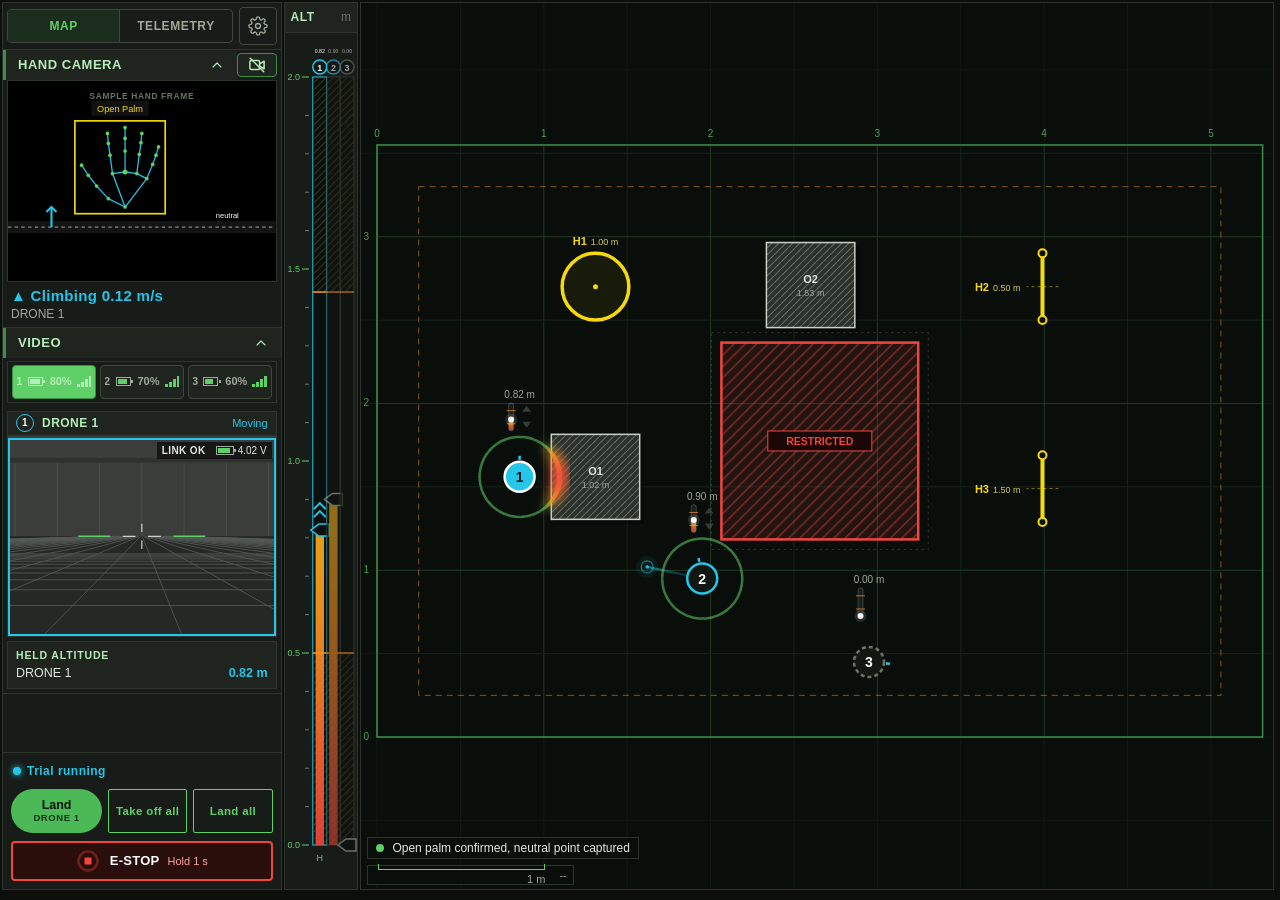
==== commit 128ac66e: "Update tablet UI mockup: restricted-zone drag check (PR #7)" ====
--- a/static/index.html
+++ b/static/index.html
@@ -6,7 +6,7 @@
 <meta name="theme-color" content="#181C18">
 <link rel="icon" type="image/png" sizes="64x64" href="./icons/favicon-64.png">
 <title>Tablet UI mockup</title>
-  <script type="module" crossorigin src="./assets/index-C8AW-mY8.js"></script>
+  <script type="module" crossorigin src="./assets/index-2nwdYL9M.js"></script>
   <link rel="stylesheet" crossorigin href="./assets/index-kuD5VpSZ.css">
 </head>
 <body>
